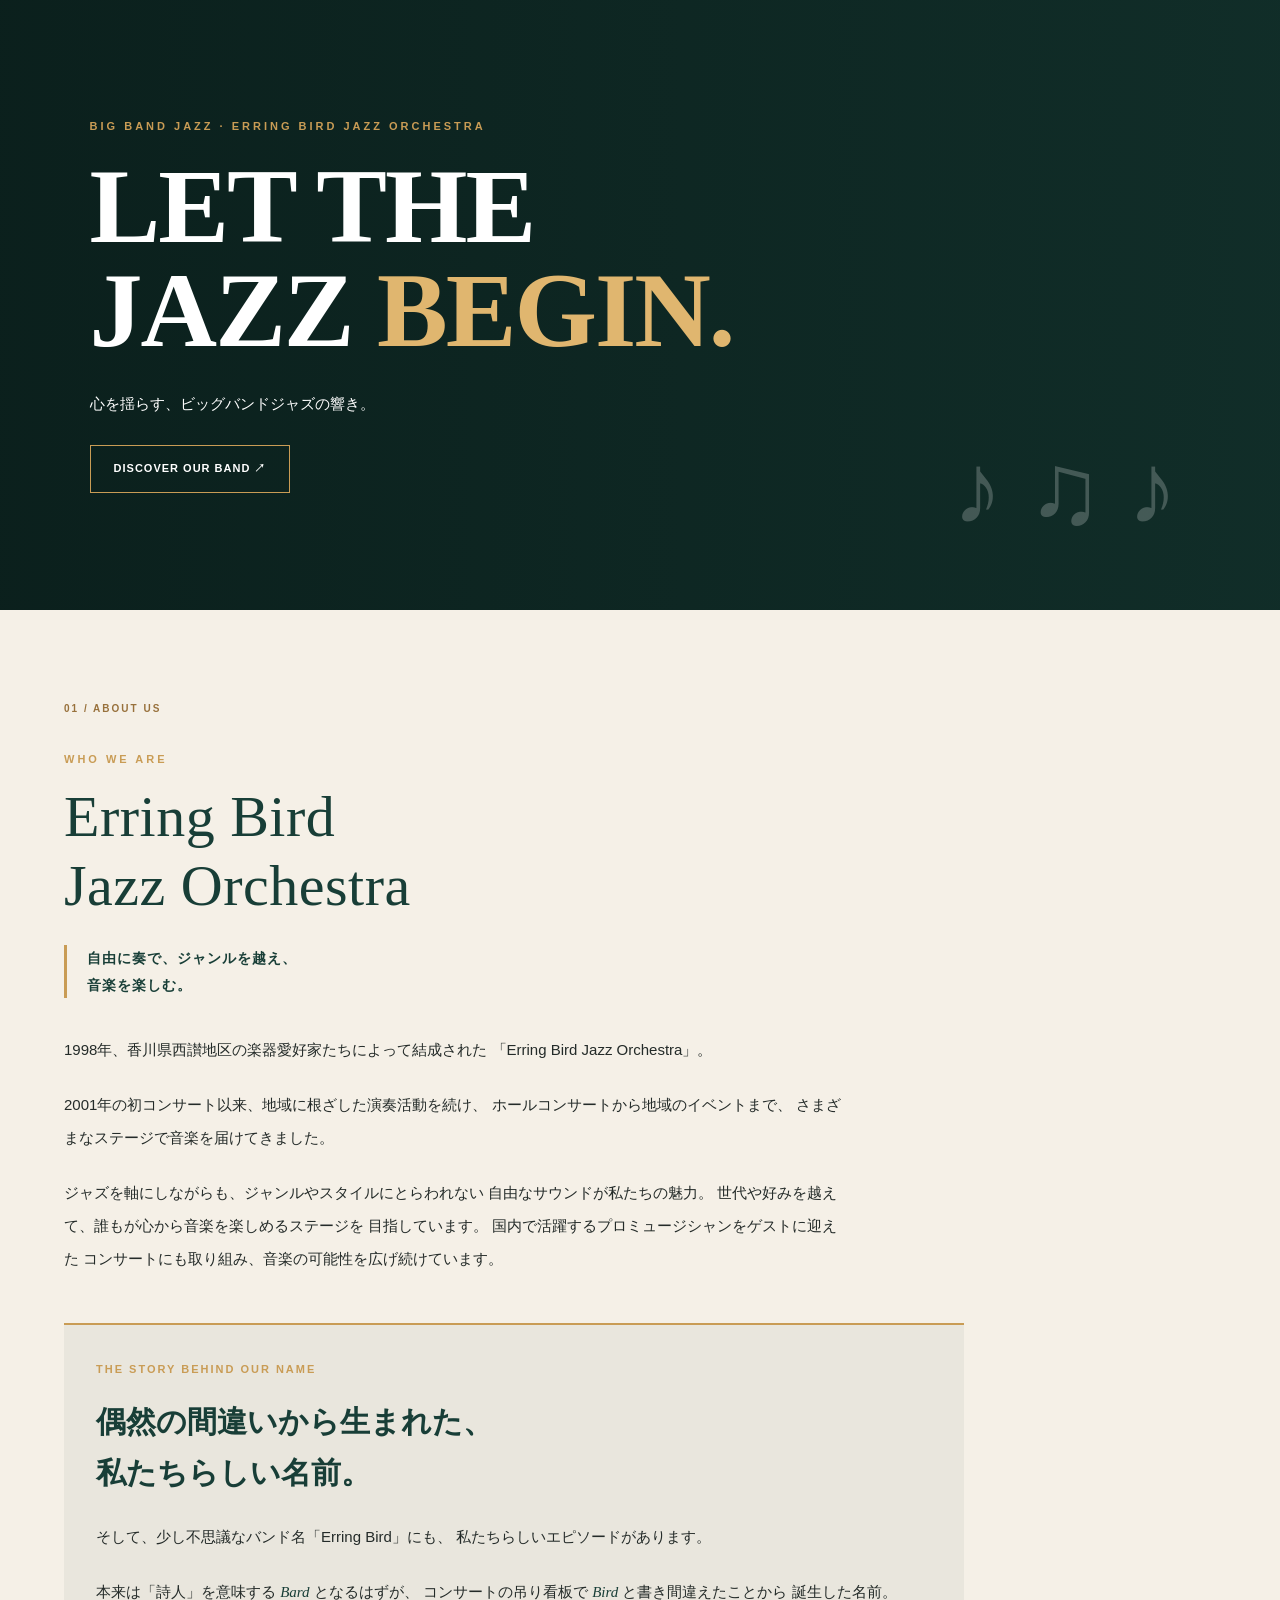
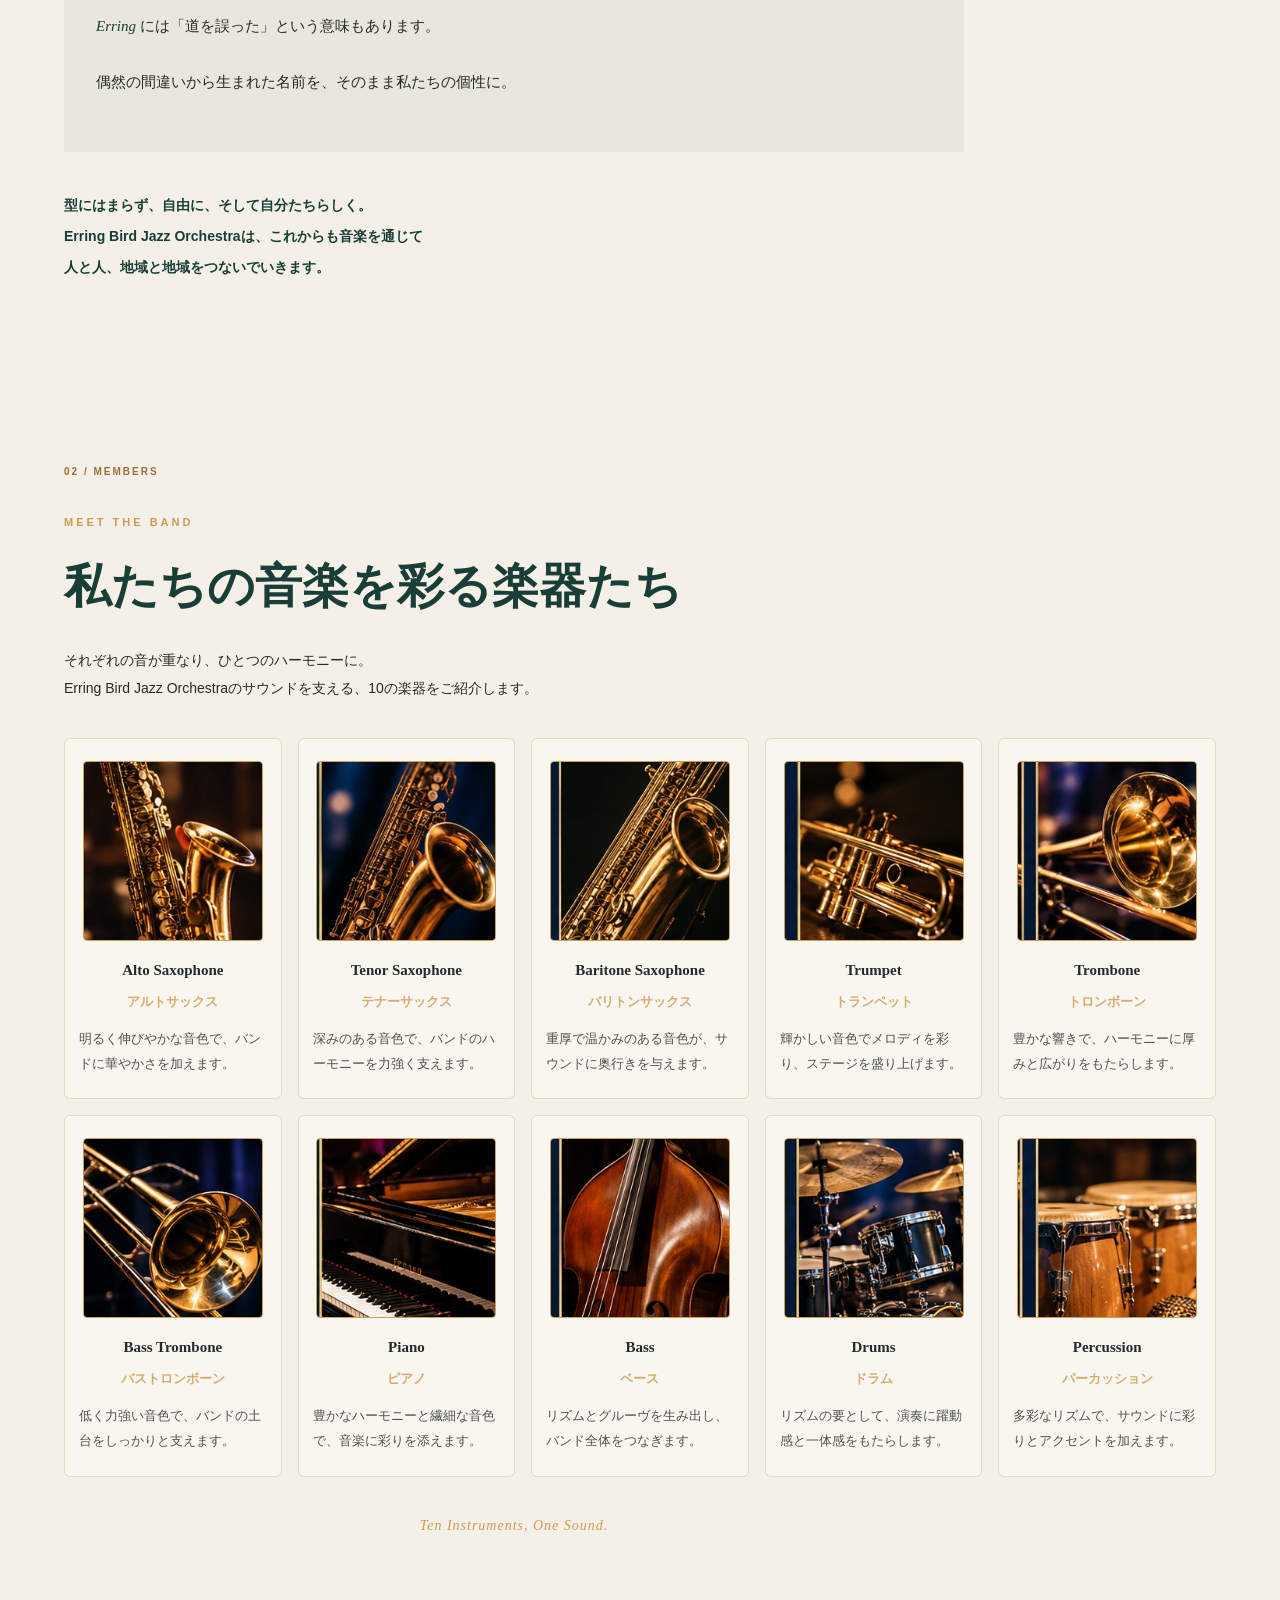
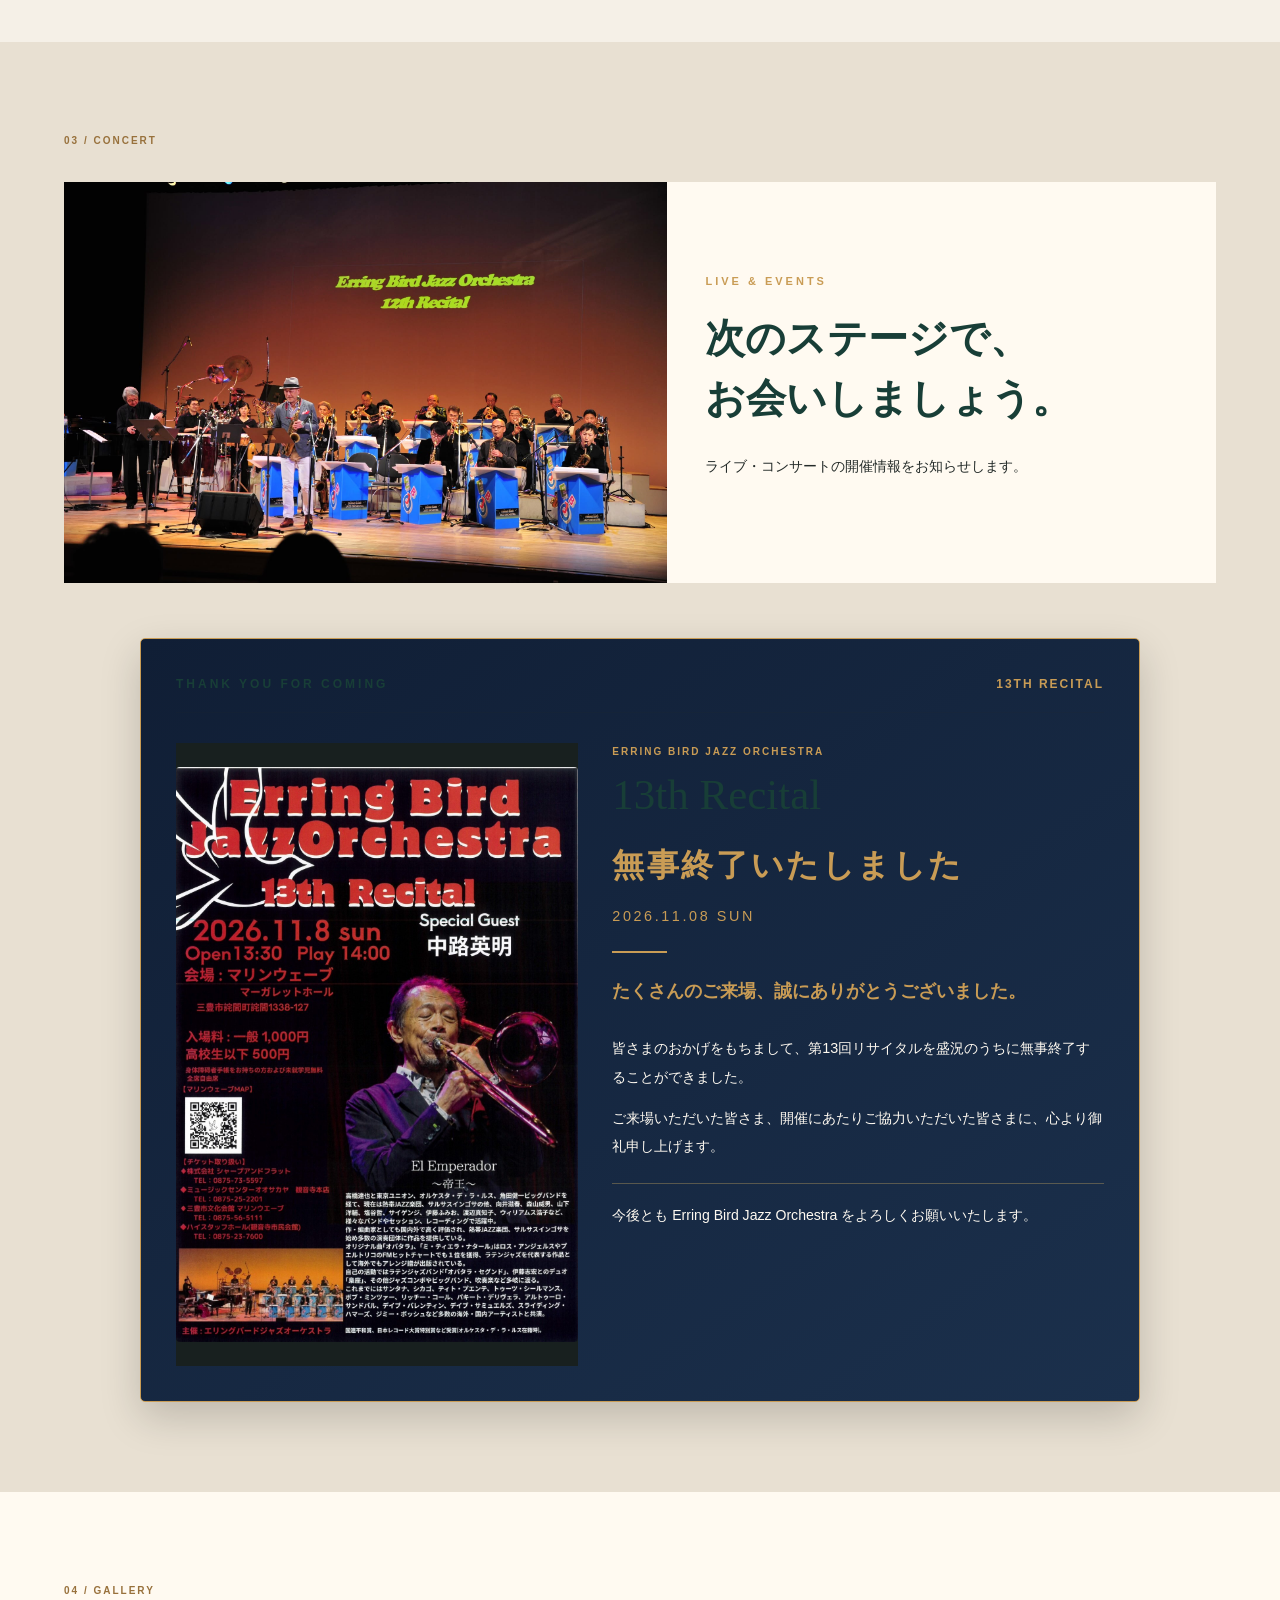
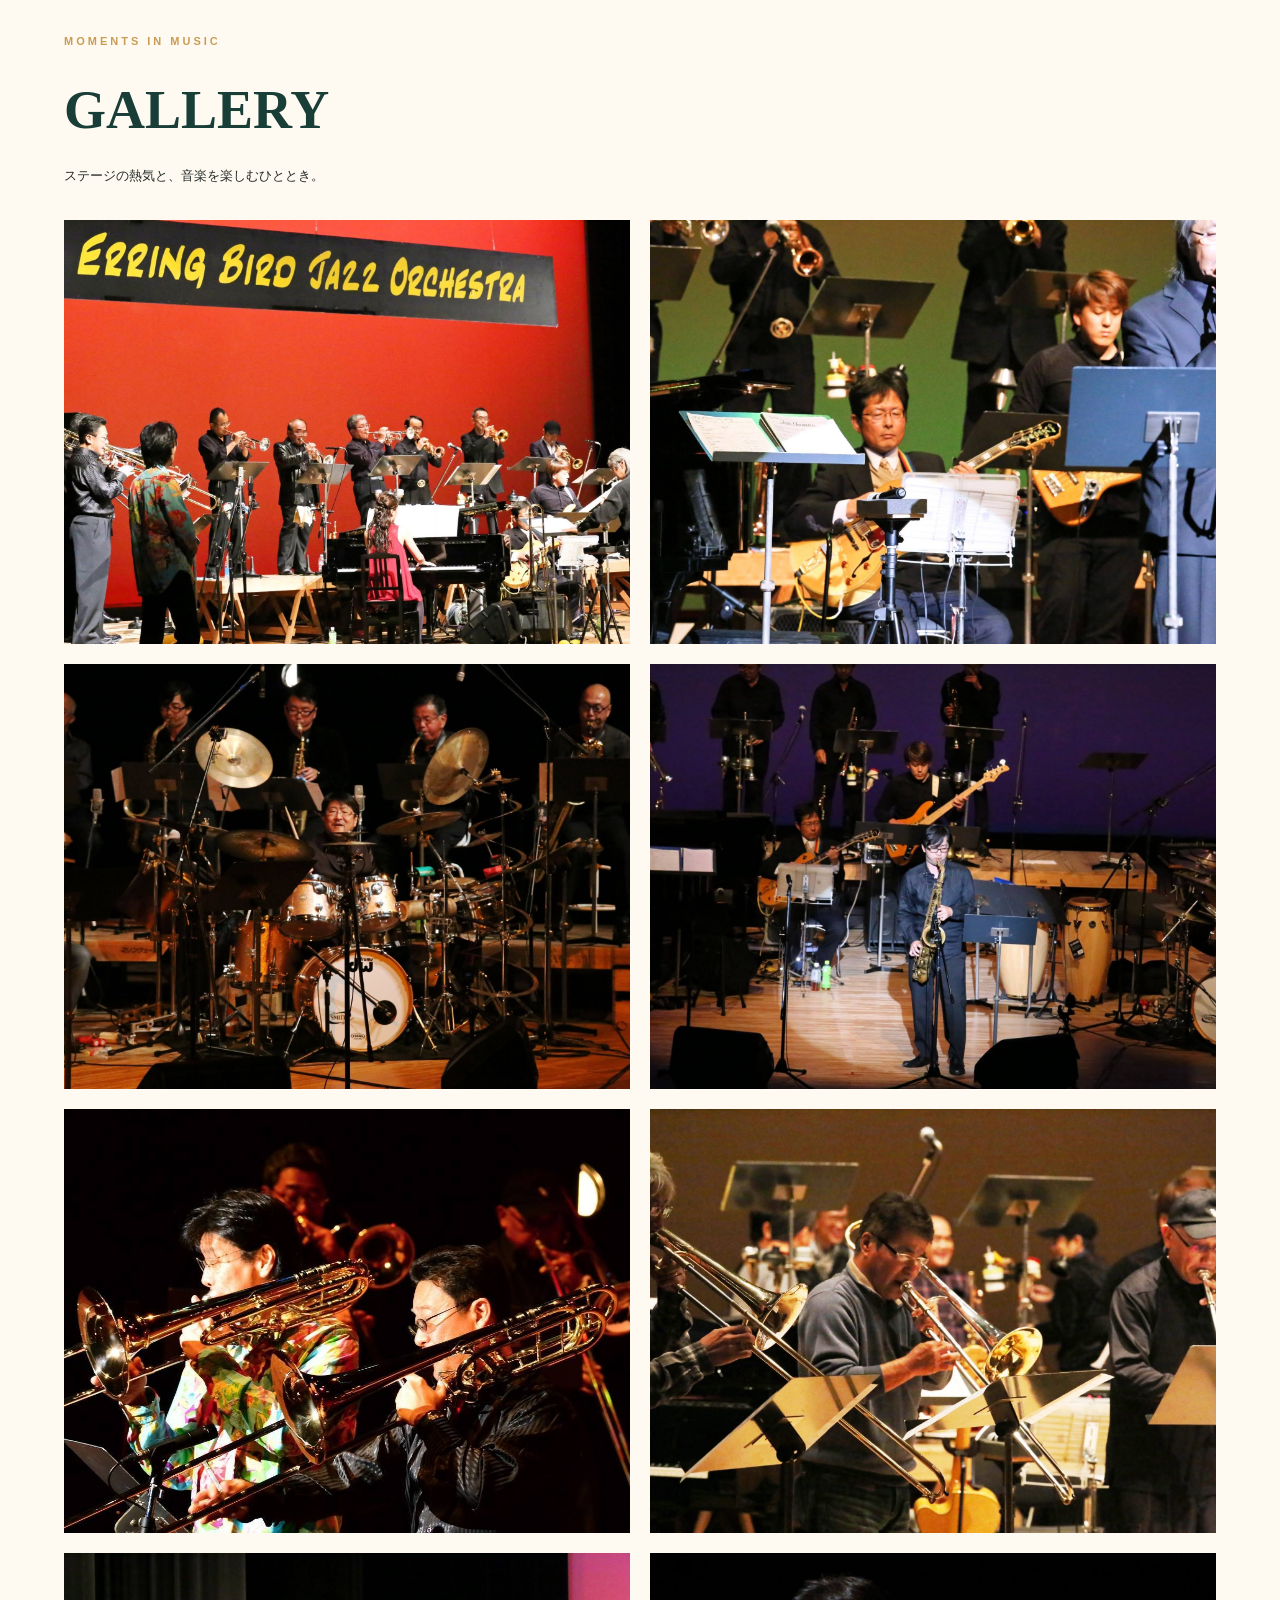
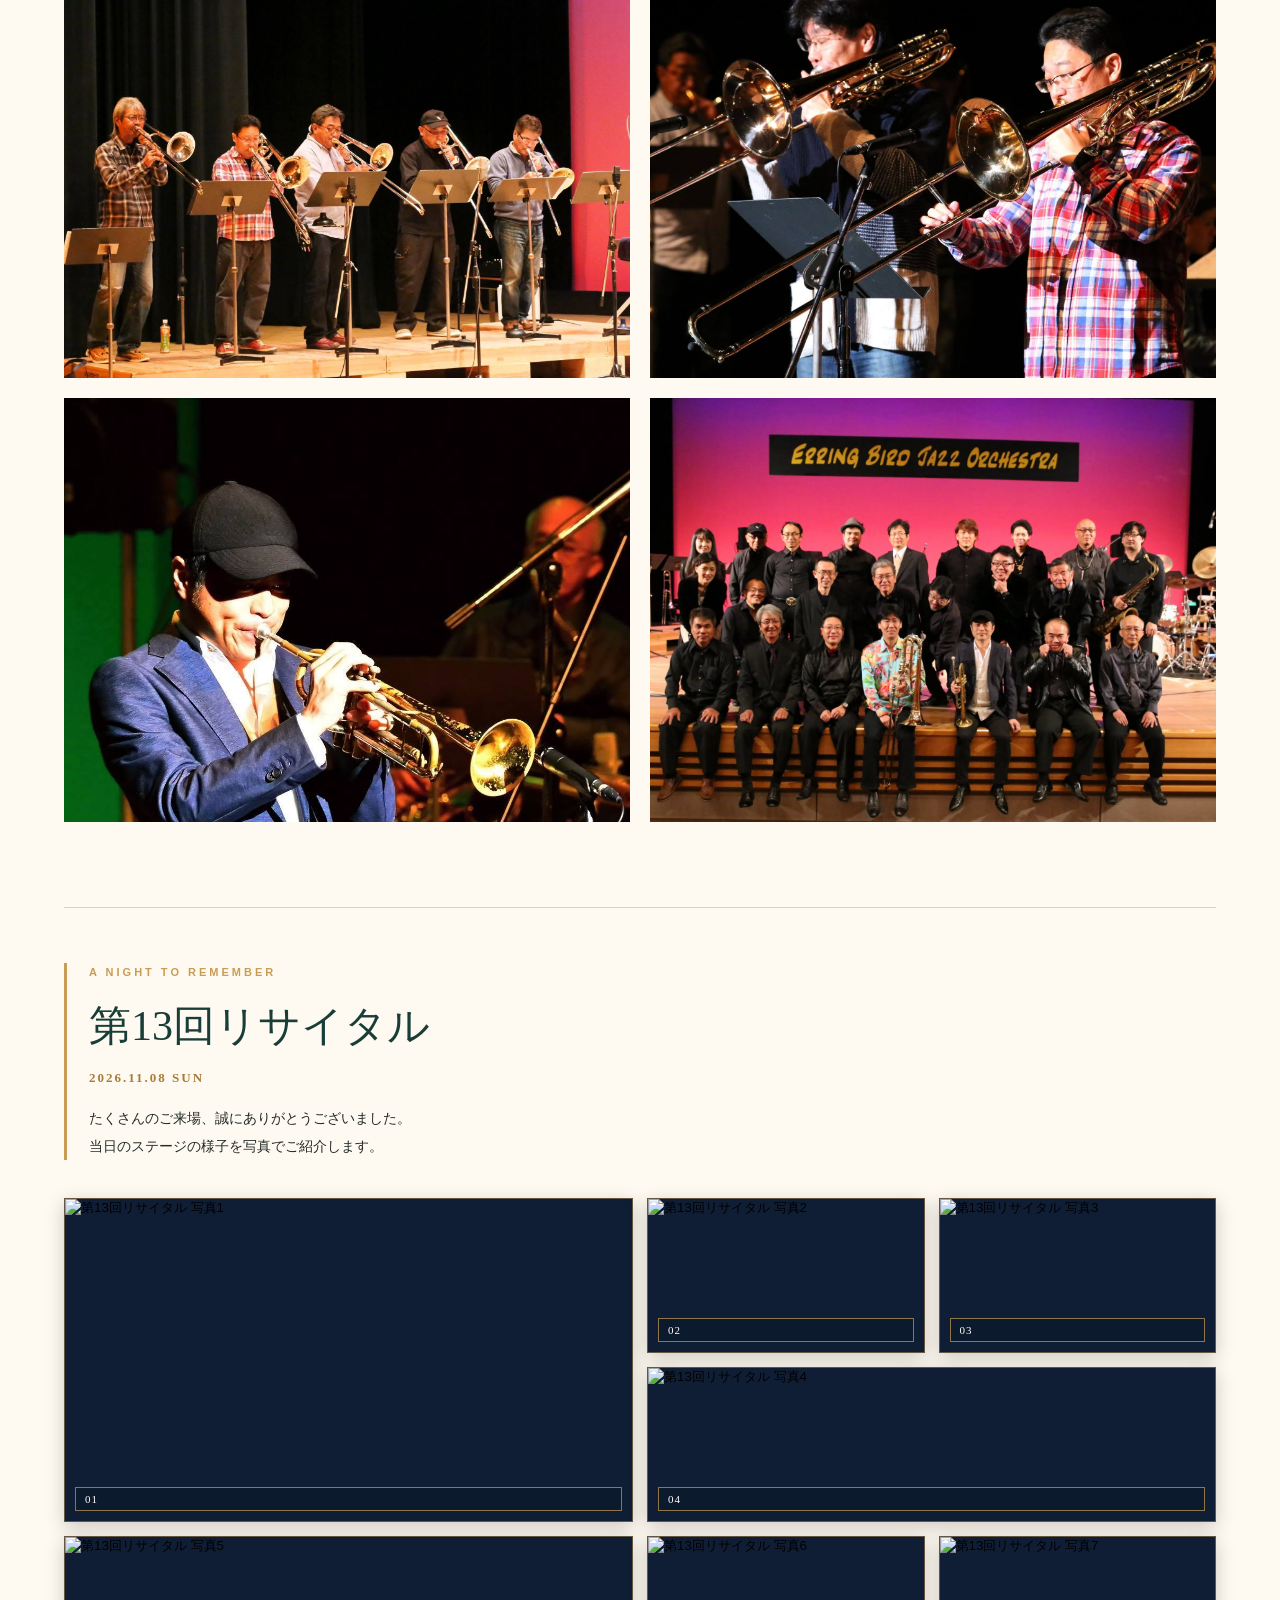
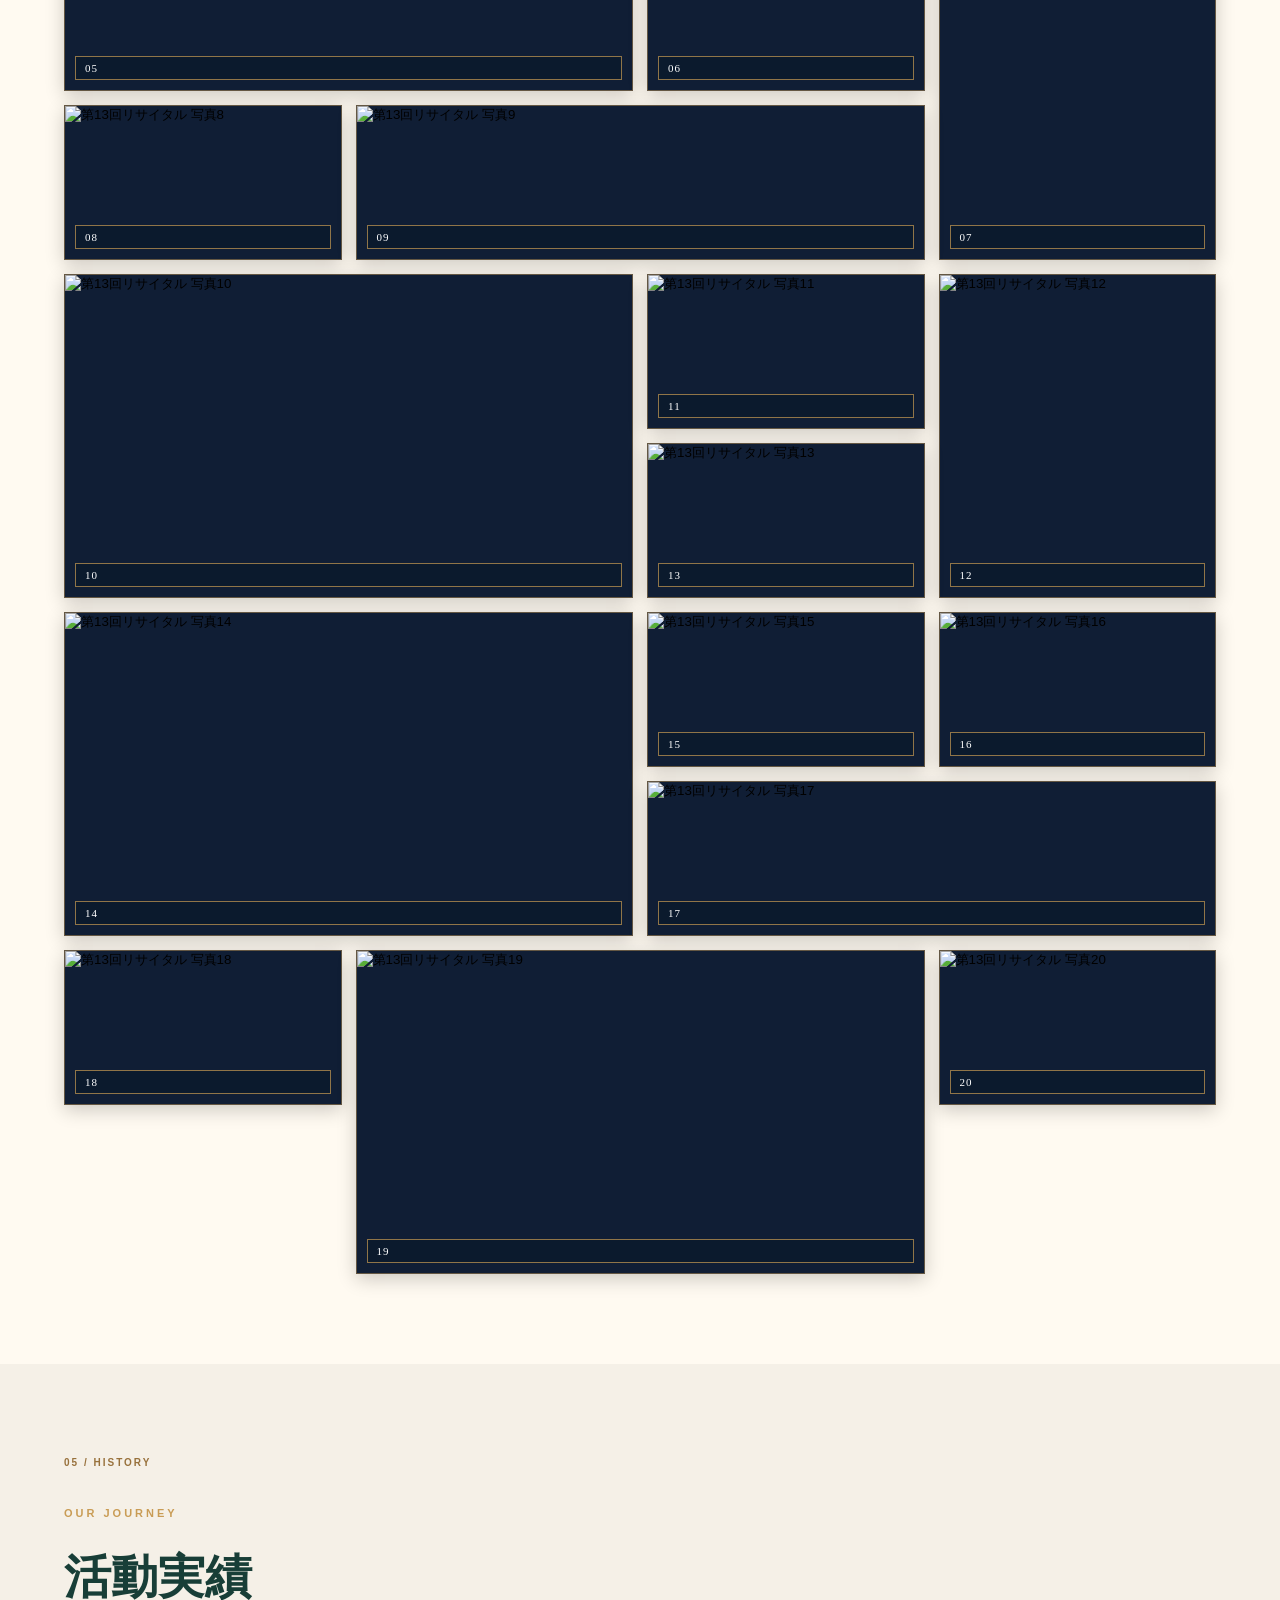
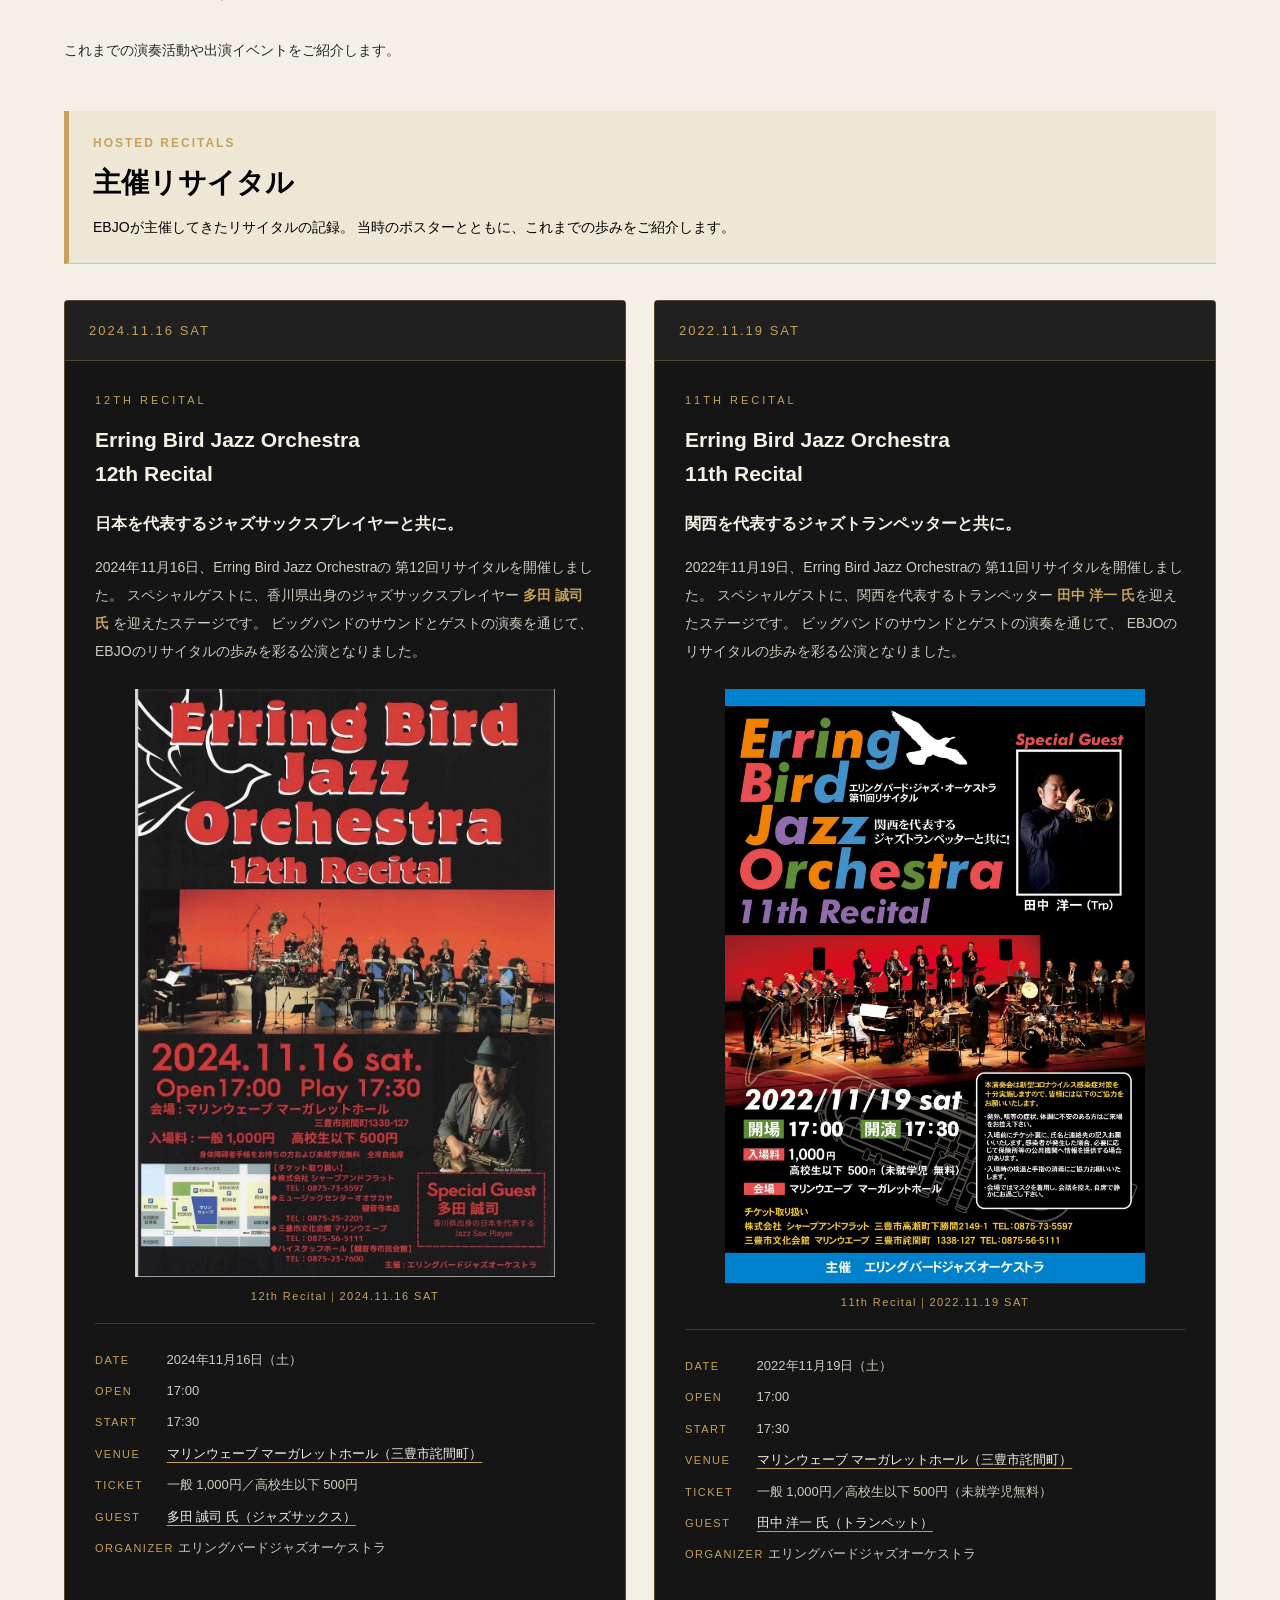
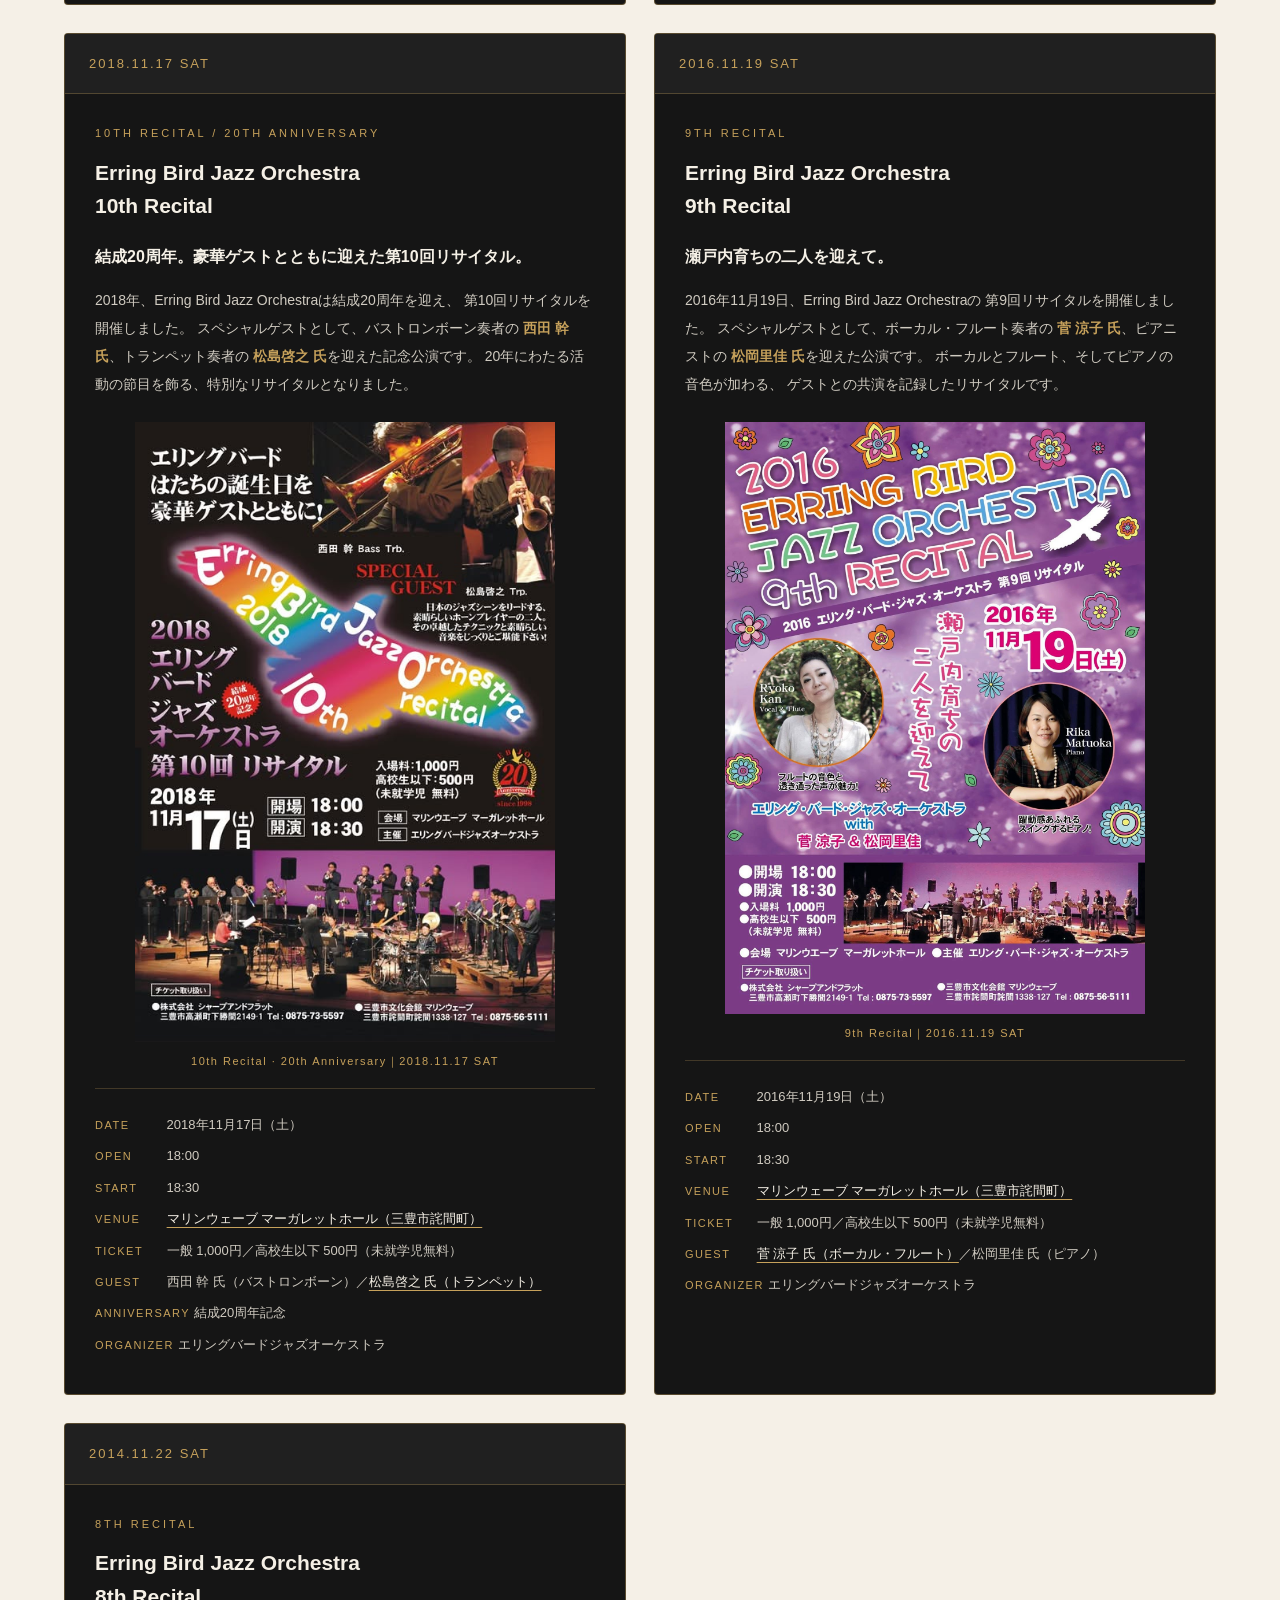
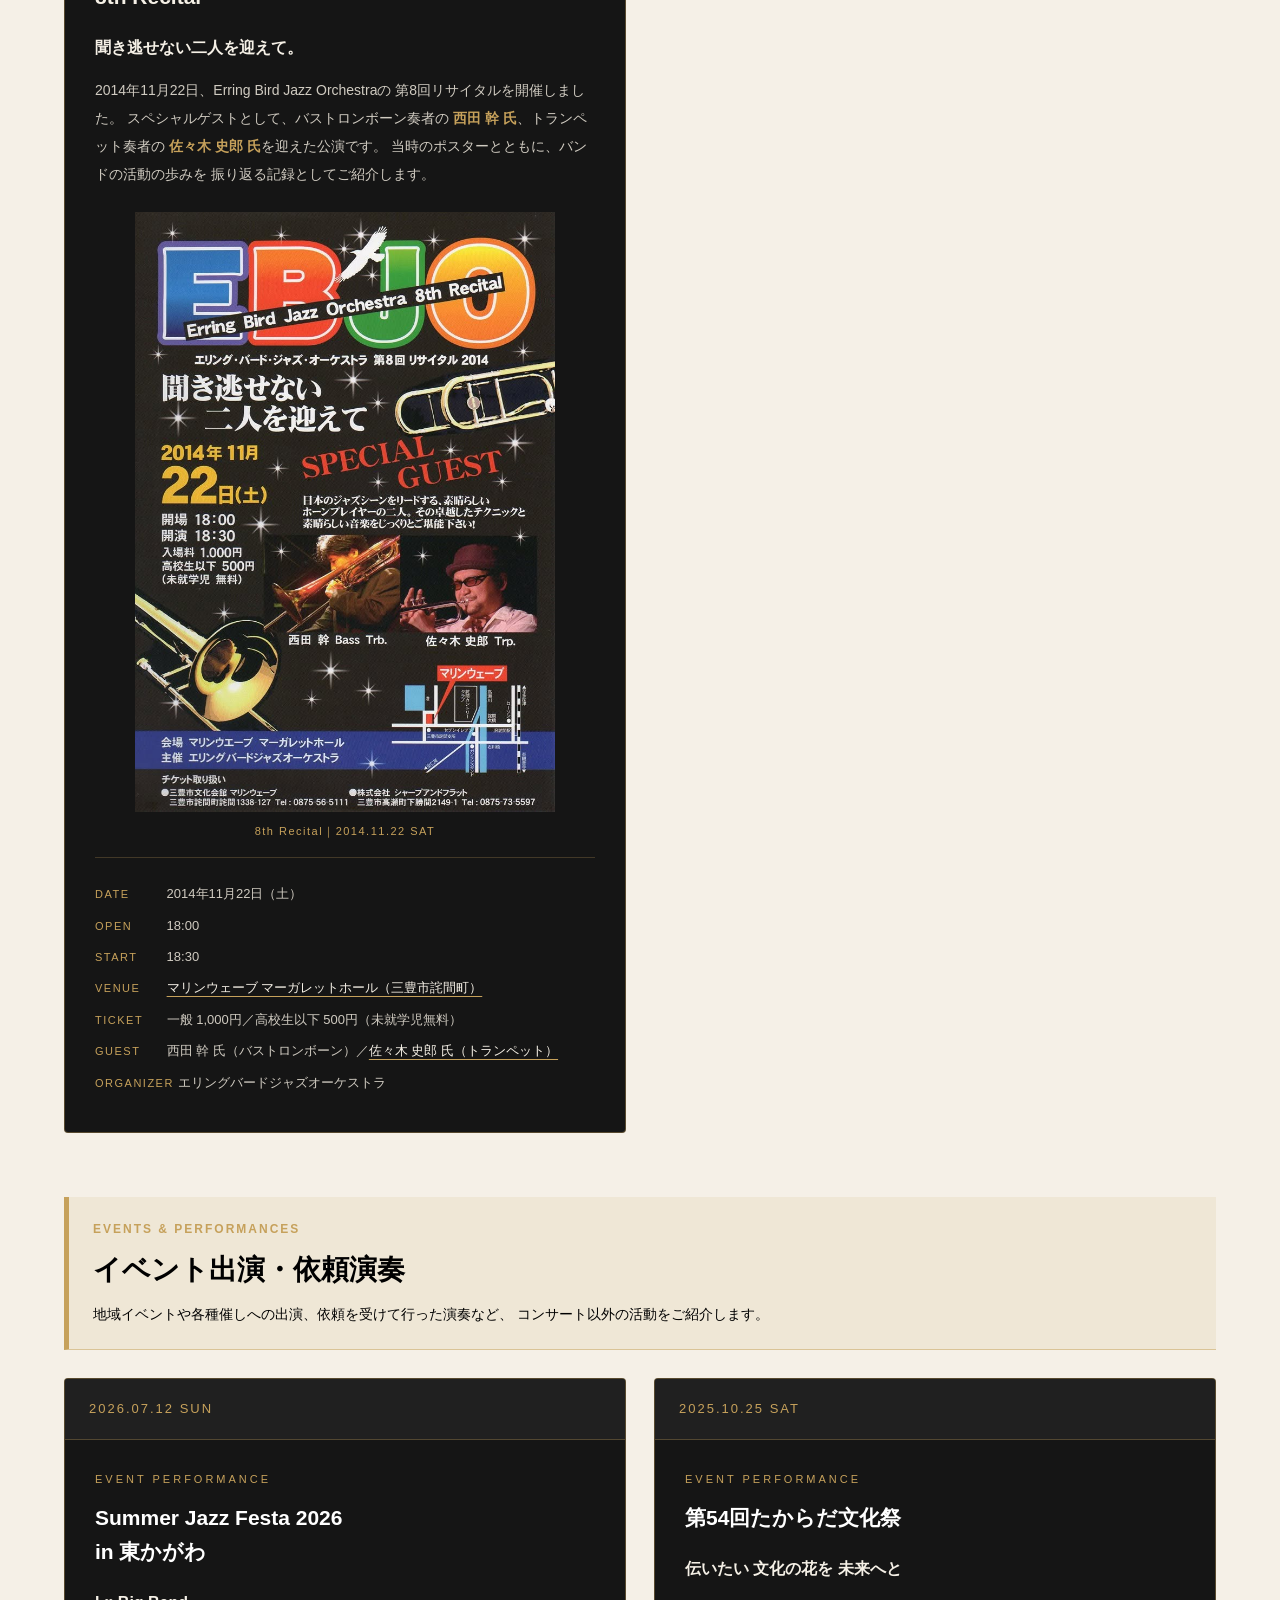
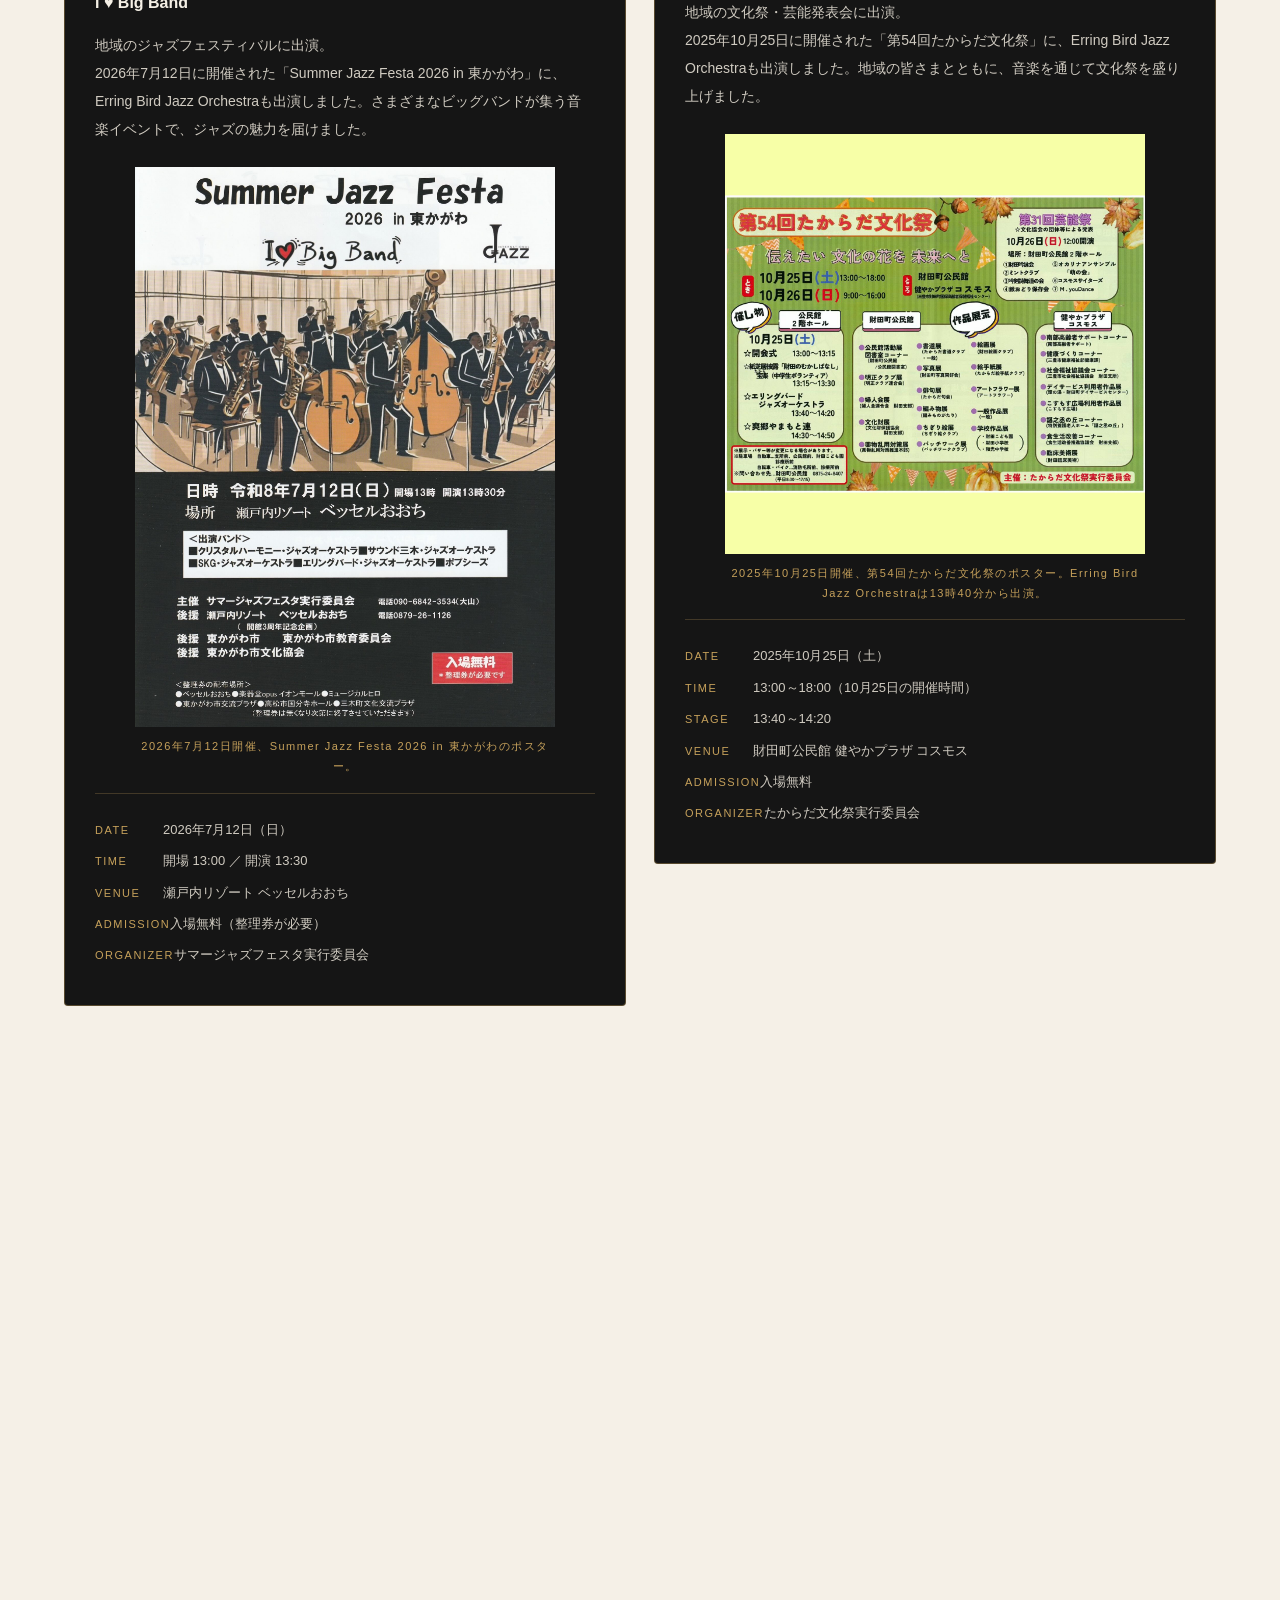
==== index.html @ d159982a "Update index.html" ====
<!DOCTYPE html>
<html lang="ja">

<head>
  <meta charset="UTF-8">
  <meta name="viewport" content="width=device-width, initial-scale=1.0">

  <!-- CSS読み込み -->
  <link rel="stylesheet" href="./style.css">

  <!-- SEO：検索エンジン向け設定 -->
  <title>Erring Bird Jazz Orchestra 公式サイト｜香川県西讃のビッグバンドジャズ</title>

  <meta name="description" content="香川県西讃地区を中心に活動するErring Bird Jazz Orchestraの公式サイト。コンサート情報、イベント出演、演奏活動、メンバー募集などをご案内します。">

  <meta name="robots" content="index, follow, max-image-preview:large">

  <link rel="canonical" href="https://kgr5bq46.github.io/erring-bird-jazz-orchestra/">

  <!-- サイト名 -->
  <meta property="og:site_name" content="Erring Bird Jazz Orchestra 公式サイト">
  <meta property="og:title" content="Erring Bird Jazz Orchestra 公式サイト">
  <meta property="og:description" content="香川県西讃地区を中心に活動するビッグバンドジャズ。コンサート情報やイベント出演、メンバー募集などをご案内します。">
  <meta property="og:type" content="website">
  <meta property="og:url" content="https://kgr5bq46.github.io/erring-bird-jazz-orchestra/">

  <!-- SNS・リンク共有時の画像 -->
  <meta property="og:image" content="https://kgr5bq46.github.io/erring-bird-jazz-orchestra/ogp.jpg">
  <meta property="og:image:width" content="1200">
  <meta property="og:image:height" content="630">
  <meta property="og:image:alt" content="Erring Bird Jazz Orchestra 公式サイト">

  <!-- X（旧Twitter）向け -->
  <meta name="twitter:card" content="summary_large_image">
  <meta name="twitter:title" content="Erring Bird Jazz Orchestra 公式サイト">
  <meta name="twitter:description" content="香川県西讃地区を中心に活動するビッグバンドジャズ。">
  <meta name="twitter:image" content="https://kgr5bq46.github.io/erring-bird-jazz-orchestra/ogp.jpg">

  <!-- ブラウザ用アイコン -->
  <link rel="icon" type="image/png" href="./favicon.png">

  <!-- Google向け：サイト名の情報 -->
  <script type="application/ld+json">
  {
    "@context": "https://schema.org",
    "@type": "WebSite",
    "name": "Erring Bird Jazz Orchestra",
    "alternateName": "EBJO",
    "url": "https://kgr5bq46.github.io/erring-bird-jazz-orchestra/"
  }
  </script>

  <!-- Google向け：バンド情報 -->
  <script type="application/ld+json">
  {
    "@context": "https://schema.org",
    "@type": "MusicGroup",
    "name": "Erring Bird Jazz Orchestra",
    "alternateName": "EBJO",
    "url": "https://kgr5bq46.github.io/erring-bird-jazz-orchestra/",
    "description": "香川県西讃地区を中心に活動するビッグバンドジャズ。",
    "areaServed": {
      "@type": "AdministrativeArea",
      "name": "香川県西讃地区"
    }
  }
  </script>

</head>

<body>

<header class="header">
  <a class="brand" href="#home">
    <span class="brand-mark">EBJO</span>
    <span class="brand-name">Erring Bird Jazz Orchestra</span>
  </a>
  <button class="menu-toggle" id="menuToggle"
  aria-label="メニューを開く" aria-expanded="false">☰</button>

<nav class="nav" id="mainNav">
  <a href="#home">HOME</a>
  <a href="#about">ABOUT</a>
  <a href="#members">MEMBERS</a>
  <a href="#concert">CONCERT</a>
  <a href="#gallery">GALLERY</a>
  <a href="#history">HISTORY</a>
  <a href="#recruit">JOIN US</a>
  <a href="#contact">CONTACT</a>
</nav>

</header>

<main>
  <section class="hero" id="home">
    <div class="hero-content">
      <p class="eyebrow">
BIG BAND JAZZ · ERRING BIRD JAZZ ORCHESTRA
</p>
      <h1>LET THE<br>JAZZ <span>BEGIN.</span></h1>
      <p class="hero-text">心を揺らす、ビッグバンドジャズの響き。</p>
      <a class="button" href="#about">DISCOVER OUR BAND ↗</a>
    </div>
    <div class="hero-note" aria-hidden="true">♪ ♫ ♪</div>
  </section>


<section class="section about" id="about">

  <div class="section-label">01 / ABOUT US</div>

  <div class="section-content">

    <p class="eyebrow">WHO WE ARE</p>

    <h2>Erring Bird<br>Jazz Orchestra</h2>

    <p class="about-catch">
      自由に奏で、ジャンルを越え、<br>
      音楽を楽しむ。
    </p>

    <div class="about-body">

      <p>
        1998年、香川県西讃地区の楽器愛好家たちによって結成された
        「Erring Bird Jazz Orchestra」。
      </p>

      <p>
        2001年の初コンサート以来、地域に根ざした演奏活動を続け、
        ホールコンサートから地域のイベントまで、
        さまざまなステージで音楽を届けてきました。
      </p>

      <p>
        ジャズを軸にしながらも、ジャンルやスタイルにとらわれない
        自由なサウンドが私たちの魅力。
        世代や好みを越えて、誰もが心から音楽を楽しめるステージを
        目指しています。
        国内で活躍するプロミュージシャンをゲストに迎えた
        コンサートにも取り組み、音楽の可能性を広げ続けています。
      </p>

    </div>

    <div class="about-name-story">

      <p class="eyebrow">THE STORY BEHIND OUR NAME</p>

      <h3>偶然の間違いから生まれた、<br>私たちらしい名前。</h3>

      <p>
        そして、少し不思議なバンド名「Erring Bird」にも、
        私たちらしいエピソードがあります。
      </p>

      <p>
        本来は「詩人」を意味する <em>Bard</em> となるはずが、
        コンサートの吊り看板で <em>Bird</em> と書き間違えたことから
        誕生した名前。<em>Erring</em> には「道を誤った」という意味もあります。
      </p>

      <p>
        偶然の間違いから生まれた名前を、そのまま私たちの個性に。
      </p>

    </div>

    <p class="about-closing">
      型にはまらず、自由に、そして自分たちらしく。<br>
      Erring Bird Jazz Orchestraは、これからも音楽を通じて<br class="desktop-only">
      人と人、地域と地域をつないでいきます。
    </p>

  </div>

</section>


<section class="section members" id="members">
  <div class="section-label">02 / MEMBERS</div>

  <div class="section-content">
    <p class="eyebrow">MEET THE BAND</p>
    <h2>私たちの音楽を彩る楽器たち</h2>

    <p class="members-intro">
      それぞれの音が重なり、ひとつのハーモニーに。<br>
      Erring Bird Jazz Orchestraのサウンドを支える、10の楽器をご紹介します。
    </p>

    <div class="members-grid">

      <div class="member-card">
<img src="./alto-saxophone.jpg"
     alt="アルトサックス"
     class="instrument-photo"
     loading="lazy">
        <h3>Alto Saxophone</h3>
        <p class="instrument-name">アルトサックス</p>
        <p class="instrument-description">明るく伸びやかな音色で、バンドに華やかさを加えます。</p>
      </div>

      <div class="member-card">
<img src="./tenor-saxophone.jpg"
     alt="テナーサックス"
     class="instrument-photo"
     loading="lazy">
        <h3>Tenor Saxophone</h3>
        <p class="instrument-name">テナーサックス</p>
        <p class="instrument-description">深みのある音色で、バンドのハーモニーを力強く支えます。</p>
      </div>

      <div class="member-card">
<img src="./baritone-saxophone.jpg"
     alt="バリトンサックス"
     class="instrument-photo"
     loading="lazy">
        <h3>Baritone Saxophone</h3>
        <p class="instrument-name">バリトンサックス</p>
        <p class="instrument-description">重厚で温かみのある音色が、サウンドに奥行きを与えます。</p>
      </div>

      <div class="member-card">
<img src="./trumpet.jpg"
     alt="トランペット"
     class="instrument-photo"
     loading="lazy">
        <h3>Trumpet</h3>
        <p class="instrument-name">トランペット</p>
        <p class="instrument-description">輝かしい音色でメロディを彩り、ステージを盛り上げます。</p>
      </div>

      <div class="member-card">
<img src="./trombone.jpg"
     alt="トロンボーン"
     class="instrument-photo"
     loading="lazy">
        <h3>Trombone</h3>
        <p class="instrument-name">トロンボーン</p>
        <p class="instrument-description">豊かな響きで、ハーモニーに厚みと広がりをもたらします。</p>
      </div>

      <div class="member-card">
<img src="./bass-trombone.jpg"
     alt="バストロンボーン"
     class="instrument-photo"
     loading="lazy">
        <h3>Bass Trombone</h3>
        <p class="instrument-name">バストロンボーン</p>
        <p class="instrument-description">低く力強い音色で、バンドの土台をしっかりと支えます。</p>
      </div>

      <div class="member-card">
<img src="./piano.jpg"
     alt="ピアノ"
     class="instrument-photo"
     loading="lazy">
        <h3>Piano</h3>
        <p class="instrument-name">ピアノ</p>
        <p class="instrument-description">豊かなハーモニーと繊細な音色で、音楽に彩りを添えます。</p>
      </div>

      <div class="member-card">
<img src="./bass.jpg"
     alt="ベース"
     class="instrument-photo"
     loading="lazy">
        <h3>Bass</h3>
        <p class="instrument-name">ベース</p>
        <p class="instrument-description">リズムとグルーヴを生み出し、バンド全体をつなぎます。</p>
      </div>

      <div class="member-card">
<img src="./drums.jpg"
     alt="ドラムセット"
     class="instrument-photo"
     loading="lazy">
        <h3>Drums</h3>
        <p class="instrument-name">ドラム</p>
        <p class="instrument-description">リズムの要として、演奏に躍動感と一体感をもたらします。</p>
      </div>

      <div class="member-card">
<img src="./percussion.jpg"
     alt="パーカッション"
     class="instrument-photo"
     loading="lazy">
        <h3>Percussion</h3>
        <p class="instrument-name">パーカッション</p>
        <p class="instrument-description">多彩なリズムで、サウンドに彩りとアクセントを加えます。</p>
      </div>

    </div>

    <p class="members-message">
      Ten Instruments, One Sound.
    </p>
  </div>
</section>


<section class="section concert" id="concert">

  <div class="section-label">03 / CONCERT</div>

  <div class="concert-card">
    <div class="concert-photo">
<img src="./ebjo-stage-main.jpg" alt="Erring Bird Jazz Orchestraのステージ演奏">
    </div>

<div class="concert-info">
  <p class="eyebrow">LIVE & EVENTS</p>
  <h2>次のステージで、<br>お会いしましょう。</h2>
  <p>ライブ・コンサートの開催情報をお知らせします。</p>
</div>

    </div>


<!-- RECITAL ENDED -->
<article class="next-concert recital-ended">

  <div class="next-concert-heading">
    <span class="next-concert-label">THANK YOU FOR COMING</span>
    <span class="next-concert-number">13TH RECITAL</span>
  </div>

  <div class="next-concert-layout">

    <!-- 当日のポスター -->
    <div class="next-concert-poster">
      <img
        src="./concert-2026-11-08.jpg"
        alt="Erring Bird Jazz Orchestra 第13回リサイタルのポスター"
        class="concert-poster"
      >
    </div>

    <!-- 終了報告 -->
    <div class="next-concert-info recital-ended-info">

      <p class="next-concert-eyebrow">
        ERRING BIRD JAZZ ORCHESTRA
      </p>

      <h3>13th Recital</h3>

      <p class="recital-ended-status">
        無事終了いたしました
      </p>

      <p class="recital-ended-date">
        2026.11.08 SUN
      </p>

      <div class="recital-ended-line"></div>

      <p class="recital-ended-message">
        たくさんのご来場、誠にありがとうございました。
      </p>

      <p class="recital-ended-description">
        皆さまのおかげをもちまして、第13回リサイタルを盛況のうちに無事終了することができました。
      </p>

      <p class="recital-ended-description">
        ご来場いただいた皆さま、開催にあたりご協力いただいた皆さまに、心より御礼申し上げます。
      </p>

      <p class="recital-ended-closing">
        今後とも Erring Bird Jazz Orchestra をよろしくお願いいたします。
      </p>

    </div>
  </div>
</article>


</section>



<section class="section gallery" id="gallery">
  <div class="section-label">04 / GALLERY</div>

  <div class="section-heading">
    <p class="eyebrow">MOMENTS IN MUSIC</p>
    <h2>GALLERY</h2>
    <p>ステージの熱気と、音楽を楽しむひととき。</p>
  </div>

  <!-- 既存のギャラリー -->
  <div class="gallery-grid">
    <img src="./gallery-01.jpg" alt="ライブ演奏写真1">
    <img src="./gallery-02.jpg" alt="ライブ演奏写真2">
    <img src="./gallery-03.jpg" alt="ライブ演奏写真3">
    <img src="./gallery-04.jpg" alt="ライブ演奏写真4">
    <img src="./gallery-05.jpg" alt="ライブ演奏写真5">
    <img src="./gallery-06.jpg" alt="ライブ演奏写真6">
    <img src="./gallery-07.jpg" alt="ライブ演奏写真7">
    <img src="./gallery-08.jpg" alt="ライブ演奏写真8">
    <img src="./gallery-09.jpg" alt="ライブ演奏写真9">
    <img src="./gallery-10.jpg" alt="ライブ演奏写真10">
  </div>

  <!-- 第13回リサイタル フォトレポート -->
  <div class="recital-report">

    <div class="recital-report-heading">
      <p class="eyebrow">A NIGHT TO REMEMBER</p>
      <h3>第13回リサイタル</h3>
      <p class="recital-report-date">2026.11.08 SUN</p>
      <p class="recital-report-description">
        たくさんのご来場、誠にありがとうございました。<br>
        当日のステージの様子を写真でご紹介します。
      </p>
    </div>


<div class="recital-photo-grid">

  <button class="recital-photo-card" type="button" aria-label="写真を拡大：第13回リサイタル 写真01">
    <img src="./images/recital-01.JPG" alt="第13回リサイタル 写真1" loading="lazy" decoding="async">
    <span class="recital-photo-number">01</span>
  </button>

  <button class="recital-photo-card" type="button" aria-label="写真を拡大：第13回リサイタル 写真02">
    <img src="./images/recital-02.JPG" alt="第13回リサイタル 写真2" loading="lazy" decoding="async">
    <span class="recital-photo-number">02</span>
  </button>

  <button class="recital-photo-card" type="button" aria-label="写真を拡大：第13回リサイタル 写真03">
    <img src="./images/recital-03.JPG" alt="第13回リサイタル 写真3" loading="lazy" decoding="async">
    <span class="recital-photo-number">03</span>
  </button>

  <button class="recital-photo-card" type="button" aria-label="写真を拡大：第13回リサイタル 写真04">
    <img src="./images/recital-04.JPG" alt="第13回リサイタル 写真4" loading="lazy" decoding="async">
    <span class="recital-photo-number">04</span>
  </button>

  <button class="recital-photo-card" type="button" aria-label="写真を拡大：第13回リサイタル 写真05">
    <img src="./images/recital-05.JPG" alt="第13回リサイタル 写真5" loading="lazy" decoding="async">
    <span class="recital-photo-number">05</span>
  </button>

  <button class="recital-photo-card" type="button" aria-label="写真を拡大：第13回リサイタル 写真06">
    <img src="./images/recital-06.JPG" alt="第13回リサイタル 写真6" loading="lazy" decoding="async">
    <span class="recital-photo-number">06</span>
  </button>

  <button class="recital-photo-card" type="button" aria-label="写真を拡大：第13回リサイタル 写真07">
    <img src="./images/recital-07.JPG" alt="第13回リサイタル 写真7" loading="lazy" decoding="async">
    <span class="recital-photo-number">07</span>
  </button>

  <button class="recital-photo-card" type="button" aria-label="写真を拡大：第13回リサイタル 写真08">
    <img src="./images/recital-08.JPG" alt="第13回リサイタル 写真8" loading="lazy" decoding="async">
    <span class="recital-photo-number">08</span>
  </button>

  <button class="recital-photo-card" type="button" aria-label="写真を拡大：第13回リサイタル 写真09">
    <img src="./images/recital-09.JPG" alt="第13回リサイタル 写真9" loading="lazy" decoding="async">
    <span class="recital-photo-number">09</span>
  </button>

  <button class="recital-photo-card" type="button" aria-label="写真を拡大：第13回リサイタル 写真10">
    <img src="./images/recital-10.JPG" alt="第13回リサイタル 写真10" loading="lazy" decoding="async">
    <span class="recital-photo-number">10</span>
  </button>

  <button class="recital-photo-card" type="button" aria-label="写真を拡大：第13回リサイタル 写真11">
    <img src="./images/recital-11.JPG" alt="第13回リサイタル 写真11" loading="lazy" decoding="async">
    <span class="recital-photo-number">11</span>
  </button>

  <button class="recital-photo-card" type="button" aria-label="写真を拡大：第13回リサイタル 写真12">
    <img src="./images/recital-12.JPG" alt="第13回リサイタル 写真12" loading="lazy" decoding="async">
    <span class="recital-photo-number">12</span>
  </button>

  <button class="recital-photo-card" type="button" aria-label="写真を拡大：第13回リサイタル 写真13">
    <img src="./images/recital-13.JPG" alt="第13回リサイタル 写真13" loading="lazy" decoding="async">
    <span class="recital-photo-number">13</span>
  </button>

  <button class="recital-photo-card" type="button" aria-label="写真を拡大：第13回リサイタル 写真14">
    <img src="./images/recital-14.JPG" alt="第13回リサイタル 写真14" loading="lazy" decoding="async">
    <span class="recital-photo-number">14</span>
  </button>

  <button class="recital-photo-card" type="button" aria-label="写真を拡大：第13回リサイタル 写真15">
    <img src="./images/recital-15.JPG" alt="第13回リサイタル 写真15" loading="lazy" decoding="async">
    <span class="recital-photo-number">15</span>
  </button>

  <button class="recital-photo-card" type="button" aria-label="写真を拡大：第13回リサイタル 写真16">
    <img src="./images/recital-16.JPG" alt="第13回リサイタル 写真16" loading="lazy" decoding="async">
    <span class="recital-photo-number">16</span>
  </button>

  <button class="recital-photo-card" type="button" aria-label="写真を拡大：第13回リサイタル 写真17">
    <img src="./images/recital-17.JPG" alt="第13回リサイタル 写真17" loading="lazy" decoding="async">
    <span class="recital-photo-number">17</span>
  </button>

  <button class="recital-photo-card" type="button" aria-label="写真を拡大：第13回リサイタル 写真18">
    <img src="./images/recital-18.JPG" alt="第13回リサイタル 写真18" loading="lazy" decoding="async">
    <span class="recital-photo-number">18</span>
  </button>

  <button class="recital-photo-card" type="button" aria-label="写真を拡大：第13回リサイタル 写真19">
    <img src="./images/recital-19.JPG" alt="第13回リサイタル 写真19" loading="lazy" decoding="async">
    <span class="recital-photo-number">19</span>
  </button>

  <button class="recital-photo-card" type="button" aria-label="写真を拡大：第13回リサイタル 写真20">
    <img src="./images/recital-20.JPG" alt="第13回リサイタル 写真20" loading="lazy" decoding="async">
    <span class="recital-photo-number">20</span>
  </button>

</div>

  </div>
</section>



  <section class="section history" id="history">
  <div class="section-label">05 / HISTORY</div>
  <div class="section-content">
    <p class="eyebrow">OUR JOURNEY</p>
    <h2>活動実績</h2>
    <p>これまでの演奏活動や出演イベントをご紹介します。</p>

<div class="history-category">
  <p class="eyebrow">HOSTED RECITALS</p>
  <h3>主催リサイタル</h3>
  <p>
    EBJOが主催してきたリサイタルの記録。
    当時のポスターとともに、これまでの歩みをご紹介します。
  </p>
</div>

<div class="live-list">

  

<!-- LIVE 00：Recital 2024 -->
<article class="live-card live-card-featured">

  <div class="live-card-date">2024.11.16 SAT</div>

  <div class="live-card-content">

    <p class="live-card-label">12TH RECITAL</p>

    <h3>Erring Bird Jazz Orchestra<br>12th Recital</h3>

    <p class="live-card-lead">
      日本を代表するジャズサックスプレイヤーと共に。
    </p>

    <p class="live-card-description">
      2024年11月16日、Erring Bird Jazz Orchestraの
      第12回リサイタルを開催しました。
      スペシャルゲストに、香川県出身のジャズサックスプレイヤー
      <strong>
    <a href="https://www.tadasei.net/"
       target="_blank"
       rel="noopener noreferrer">多田 誠司 氏</a>
  </strong>を迎えたステージです。
      ビッグバンドのサウンドとゲストの演奏を通じて、
      EBJOのリサイタルの歩みを彩る公演となりました。
    </p>

    <!-- 当時の公演ポスター -->
    <figure class="live-card-poster">
      <img
        src="./recital-2024-11-16.jpg"
        alt="Erring Bird Jazz Orchestra 第12回リサイタルの公演ポスター。2024年11月16日開催、スペシャルゲスト多田誠司氏。"
        loading="lazy"
      >
      <figcaption>
        12th Recital｜2024.11.16 SAT
      </figcaption>
    </figure>

    <!-- 公演情報 -->
    <div class="live-card-info">

      <p>
        <span>DATE</span>
        2024年11月16日（土）
      </p>

      <p>
        <span>OPEN</span>
        17:00
      </p>

      <p>
        <span>START</span>
        17:30
      </p>

      <p>
        <span>VENUE</span>
        <a
          href="https://mitoyocs.jp/marinewave/"
          target="_blank"
          rel="noopener noreferrer"
        >マリンウェーブ マーガレットホール（三豊市詫間町）</a>
      </p>

      <p>
        <span>TICKET</span>
        一般 1,000円／高校生以下 500円
      </p>

<p>
  <span>GUEST</span>
  <a
    href="https://www.tadasei.net/"
    target="_blank"
    rel="noopener noreferrer"
  >多田 誠司 氏（ジャズサックス）</a>
</p>
      <p>
        <span>ORGANIZER</span>
        エリングバードジャズオーケストラ
      </p>

    </div>

  </div>
</article>



<!-- LIVE 01：Recital 2022 -->
<article class="live-card live-card-featured">

  <div class="live-card-date">2022.11.19 SAT</div>

  <div class="live-card-content">

    <p class="live-card-label">11TH RECITAL</p>

    <h3>Erring Bird Jazz Orchestra<br>11th Recital</h3>

    <p class="live-card-lead">
      関西を代表するジャズトランペッターと共に。
    </p>

    <p class="live-card-description">
      2022年11月19日、Erring Bird Jazz Orchestraの
      第11回リサイタルを開催しました。
      スペシャルゲストに、関西を代表するトランペッター
     <strong><a href="https://tanaka-yoichi-tp.amebaownd.com/" target="_blank" rel="noopener noreferrer">田中 洋一 氏</a></strong>を迎えたステージです。
      ビッグバンドのサウンドとゲストの演奏を通じて、
      EBJOのリサイタルの歩みを彩る公演となりました。
    </p>

    <!-- 当時の公演ポスター -->
    <figure class="live-card-poster">
      <img
        src="./recital-2022-11-19.jpg"
        alt="Erring Bird Jazz Orchestra 第11回リサイタルの公演ポスター。2022年11月19日開催、スペシャルゲスト田中洋一氏。"
        loading="lazy"
      >
      <figcaption>
        11th Recital｜2022.11.19 SAT
      </figcaption>
    </figure>

    <!-- 公演情報 -->
    <div class="live-card-info">

      <p>
        <span>DATE</span>
        2022年11月19日（土）
      </p>

      <p>
        <span>OPEN</span>
        17:00
      </p>

      <p>
        <span>START</span>
        17:30
      </p>

      <p>
        <span>VENUE</span>
        <a
          href="https://mitoyocs.jp/marinewave/"
          target="_blank"
          rel="noopener noreferrer"
        >マリンウェーブ マーガレットホール（三豊市詫間町）</a>
      </p>

      <p>
        <span>TICKET</span>
        一般 1,000円／高校生以下 500円（未就学児無料）
      </p>

<p>
  <span>GUEST</span>
  <a href="https://tanaka-yoichi-tp.amebaownd.com/" target="_blank" rel="noopener noreferrer">田中 洋一 氏（トランペット）</a>
</p>

      <p>
        <span>ORGANIZER</span>
        エリングバードジャズオーケストラ
      </p>

    </div>

  </div>
</article>

<!-- LIVE 02：10th Recital 2018 -->
<article class="live-card live-card-featured">

  <div class="live-card-date">2018.11.17 SAT</div>

  <div class="live-card-content">

    <p class="live-card-label">10TH RECITAL / 20TH ANNIVERSARY</p>

    <h3>Erring Bird Jazz Orchestra<br>10th Recital</h3>

    <p class="live-card-lead">
      結成20周年。豪華ゲストとともに迎えた第10回リサイタル。
    </p>

    <p class="live-card-description">
      2018年、Erring Bird Jazz Orchestraは結成20周年を迎え、
      第10回リサイタルを開催しました。
      スペシャルゲストとして、バストロンボーン奏者の
      <strong>西田 幹 氏</strong>、トランペット奏者の
      <strong><a href="http://matsushimakeiji.com/index.html" target="_blank" rel="noopener noreferrer">松島啓之 氏</a></strong>を迎えた記念公演です。
      20年にわたる活動の節目を飾る、特別なリサイタルとなりました。
    </p>

    <!-- 当時の公演ポスター -->
    <figure class="live-card-poster">
      <img
        src="./recital-2018-11-17.jpg"
        alt="Erring Bird Jazz Orchestra 第10回リサイタルのポスター。2018年11月17日開催、結成20周年記念、西田幹氏・松島啓之氏がスペシャルゲストとして出演。"
        loading="lazy"
      >
      <figcaption>
        10th Recital · 20th Anniversary｜2018.11.17 SAT
      </figcaption>
    </figure>

    <!-- 公演情報 -->
    <div class="live-card-info">

      <p>
        <span>DATE</span>
        2018年11月17日（土）
      </p>

      <p>
        <span>OPEN</span>
        18:00
      </p>

      <p>
        <span>START</span>
        18:30
      </p>

      <p>
        <span>VENUE</span>
        <a
          href="https://mitoyocs.jp/marinewave/"
          target="_blank"
          rel="noopener noreferrer"
        >マリンウェーブ マーガレットホール（三豊市詫間町）</a>
      </p>

      <p>
        <span>TICKET</span>
        一般 1,000円／高校生以下 500円（未就学児無料）
      </p>

<p>
  <span>GUEST</span>
  西田 幹 氏（バストロンボーン）／<a href="http://matsushimakeiji.com/index.html" target="_blank" rel="noopener noreferrer">松島啓之 氏（トランペット）</a>
</p>

      <p>
        <span>ANNIVERSARY</span>
        結成20周年記念
      </p>

      <p>
        <span>ORGANIZER</span>
        エリングバードジャズオーケストラ
      </p>

    </div>

  </div>
</article>

<!-- LIVE：9th Recital 2016 -->
<article class="live-card live-card-featured">

  <div class="live-card-date">2016.11.19 SAT</div>

  <div class="live-card-content">

    <p class="live-card-label">9TH RECITAL</p>

    <h3>Erring Bird Jazz Orchestra<br>9th Recital</h3>

    <p class="live-card-lead">
      瀬戸内育ちの二人を迎えて。
    </p>

    <p class="live-card-description">
      2016年11月19日、Erring Bird Jazz Orchestraの
      第9回リサイタルを開催しました。
      スペシャルゲストとして、ボーカル・フルート奏者の
      <strong><a href="http://ryoko-kan.com/" target="_blank" rel="noopener noreferrer">菅 涼子 氏</a></strong>、ピアニストの
      <strong>松岡里佳 氏</strong>を迎えた公演です。
      ボーカルとフルート、そしてピアノの音色が加わる、
      ゲストとの共演を記録したリサイタルです。
    </p>

    <!-- 当時の公演ポスター -->
    <figure class="live-card-poster">
      <img
        src="./recital-2016-11-19.jpg"
        alt="Erring Bird Jazz Orchestra 第9回リサイタルのポスター。2016年11月19日開催。スペシャルゲストは菅涼子氏と松岡里佳氏。"
        loading="lazy"
      >
      <figcaption>
        9th Recital｜2016.11.19 SAT
      </figcaption>
    </figure>

    <!-- 公演情報 -->
    <div class="live-card-info">

      <p>
        <span>DATE</span>
        2016年11月19日（土）
      </p>

      <p>
        <span>OPEN</span>
        18:00
      </p>

      <p>
        <span>START</span>
        18:30
      </p>

      <p>
        <span>VENUE</span>
        <a
          href="https://mitoyocs.jp/marinewave/"
          target="_blank"
          rel="noopener noreferrer"
        >マリンウェーブ マーガレットホール（三豊市詫間町）</a>
      </p>

      <p>
        <span>TICKET</span>
        一般 1,000円／高校生以下 500円（未就学児無料）
      </p>

<p>
  <span>GUEST</span>
  <a href="http://ryoko-kan.com/" target="_blank" rel="noopener noreferrer">菅 涼子 氏（ボーカル・フルート）</a>／松岡里佳 氏（ピアノ）
</p>

      <p>
        <span>ORGANIZER</span>
        エリングバードジャズオーケストラ
      </p>

    </div>

  </div>
</article>

<!-- LIVE：8th Recital 2014 -->
<article class="live-card live-card-featured">

  <div class="live-card-date">2014.11.22 SAT</div>

  <div class="live-card-content">

    <p class="live-card-label">8TH RECITAL</p>

    <h3>Erring Bird Jazz Orchestra<br>8th Recital</h3>

    <p class="live-card-lead">
      聞き逃せない二人を迎えて。
    </p>

    <p class="live-card-description">
      2014年11月22日、Erring Bird Jazz Orchestraの
      第8回リサイタルを開催しました。
      スペシャルゲストとして、バストロンボーン奏者の
      <strong>西田 幹 氏</strong>、トランペット奏者の
      <strong><a href="https://www.jvcmusic.co.jp/-/Profile/A016079.html" target="_blank" rel="noopener noreferrer">佐々木 史郎 氏</a></strong>を迎えた公演です。
      当時のポスターとともに、バンドの活動の歩みを
      振り返る記録としてご紹介します。
    </p>

    <!-- 当時の公演ポスター -->
    <figure class="live-card-poster">
      <img
        src="./recital-2014-11-22.jpg"
        alt="Erring Bird Jazz Orchestra 第8回リサイタルのポスター。2014年11月22日開催。スペシャルゲストは西田幹氏と佐々木史郎氏。"
        loading="lazy"
      >
      <figcaption>
        8th Recital｜2014.11.22 SAT
      </figcaption>
    </figure>

    <!-- 公演情報 -->
    <div class="live-card-info">

      <p>
        <span>DATE</span>
        2014年11月22日（土）
      </p>

      <p>
        <span>OPEN</span>
        18:00
      </p>

      <p>
        <span>START</span>
        18:30
      </p>

      <p>
        <span>VENUE</span>
        <a
          href="https://mitoyocs.jp/marinewave/"
          target="_blank"
          rel="noopener noreferrer"
        >マリンウェーブ マーガレットホール（三豊市詫間町）</a>
      </p>

      <p>
        <span>TICKET</span>
        一般 1,000円／高校生以下 500円（未就学児無料）
      </p>

<p>
  <span>GUEST</span>
  西田 幹 氏（バストロンボーン）／<a href="https://www.jvcmusic.co.jp/-/Profile/A016079.html" target="_blank" rel="noopener noreferrer">佐々木 史郎 氏（トランペット）</a>
</p>

      <p>
        <span>ORGANIZER</span>
        エリングバードジャズオーケストラ
      </p>

    </div>

  </div>
</article>

</div>

<div class="history-category history-category-events">
  <p class="eyebrow">EVENTS & PERFORMANCES</p>
  <h3>イベント出演・依頼演奏</h3>
  <p>
    地域イベントや各種催しへの出演、依頼を受けて行った演奏など、
    コンサート以外の活動をご紹介します。
  </p>
</div>

<div class="event-list">

  <!-- EVENT 02：Summer Jazz Festa 2026 in 東かがわ -->
<article class="live-card live-card-featured">
  <div class="live-card-date">2026.07.12 SUN</div>

  <div class="live-card-content">
    <p class="live-card-label">EVENT PERFORMANCE</p>

    <h3>Summer Jazz Festa 2026<br>in 東かがわ</h3>

    <p class="live-card-lead">
      I ♥ Big Band
    </p>

    <p class="live-card-description">
      地域のジャズフェスティバルに出演。<br>
      2026年7月12日に開催された「Summer Jazz Festa 2026 in 東かがわ」に、Erring Bird Jazz Orchestraも出演しました。さまざまなビッグバンドが集う音楽イベントで、ジャズの魅力を届けました。
    </p>

    <figure class="live-card-poster">
      <img
        src="./event-2026-summer-jazz-festa-higashikagawa.jpg"
        alt="Summer Jazz Festa 2026 in 東かがわのポスター"
        loading="lazy"
      >
      <figcaption>
        2026年7月12日開催、Summer Jazz Festa 2026 in 東かがわのポスター。
      </figcaption>
    </figure>

    <div class="live-card-info">
      <p><span>DATE</span>2026年7月12日（日）</p>
      <p><span>TIME</span>開場 13:00 ／ 開演 13:30</p>
      <p><span>VENUE</span>瀬戸内リゾート ベッセルおおち</p>
      <p><span>ADMISSION</span>入場無料（整理券が必要）</p>
      <p><span>ORGANIZER</span>サマージャズフェスタ実行委員会</p>
    </div>
  </div>
</article>

  <!-- EVENT 01：第54回たからだ文化祭 -->
<article class="live-card live-card-featured">
  <div class="live-card-date">2025.10.25 SAT</div>

  <div class="live-card-content">
    <p class="live-card-label">EVENT PERFORMANCE</p>

    <h3>第54回たからだ文化祭</h3>

    <p class="live-card-lead">
      伝いたい 文化の花を 未来へと
    </p>

    <p class="live-card-description">
      地域の文化祭・芸能発表会に出演。<br>
      2025年10月25日に開催された「第54回たからだ文化祭」に、Erring Bird Jazz Orchestraも出演しました。地域の皆さまとともに、音楽を通じて文化祭を盛り上げました。
    </p>

    <figure class="live-card-poster">
      <img
        src="./event-2025-takarada-cultural-festival.jpg"
        alt="第54回たからだ文化祭（第31回芸能祭）のポスター"
        loading="lazy"
      >
      <figcaption>
        2025年10月25日開催、第54回たからだ文化祭のポスター。Erring Bird Jazz Orchestraは13時40分から出演。
      </figcaption>
    </figure>

    <div class="live-card-info">
      <p><span>DATE</span>2025年10月25日（土）</p>
      <p><span>TIME</span>13:00～18:00（10月25日の開催時間）</p>
      <p><span>STAGE</span>13:40～14:20</p>
      <p><span>VENUE</span>財田町公民館 健やかプラザ コスモス</p>
      <p><span>ADMISSION</span>入場無料</p>
      <p><span>ORGANIZER</span>たからだ文化祭実行委員会</p>
    </div>
  </div>
</article>


  <!-- EVENT 01：浪打の森 JAZZ FESTIVAL 2017 -->
  <article class="live-card live-card-featured">

    <div class="live-card-date">2017.09.03 SUN</div>

    <div class="live-card-content">

      <p class="live-card-label">EVENT PERFORMANCE</p>

      <h3>浪打の森<br>JAZZ FESTIVAL Vol.5</h3>

      <p class="live-card-lead">
        地域のジャズフェスティバルに出演。
      </p>

      <p class="live-card-description">
        2017年9月3日に開催された「浪打の森 JAZZ FESTIVAL Vol.5」。
        Erring Bird Jazz Orchestraも出演し、
        地域の音楽イベントを盛り上げました。
        当時のポスターとともに、リサイタル以外の演奏活動をご紹介します。
      </p>

      <!-- 当時のイベントポスター -->
      <figure class="live-card-poster">
        <img
          src="./event-2017-namiuchi-jazz-festival.jpg"
          alt="2017年9月3日開催、浪打の森 JAZZ FESTIVAL Vol.5のポスター。Erring Bird Jazz Orchestraは15時出演。"
          loading="lazy"
        >
        <figcaption>
          NAMIUCHI JAZZ FESTIVAL Vol.5｜2017.09.03 SUN
        </figcaption>
      </figure>

      <!-- イベント情報 -->
      <div class="live-card-info">

        <p>
          <span>DATE</span>
          2017年9月3日（日）
        </p>

        <p>
          <span>TIME</span>
          11:30～19:00（イベント開催時間）
        </p>

        <p>
          <span>STAGE</span>
          15:00（ポスター記載の出演時間）
        </p>

        <p>
          <span>VENUE</span>
          詫間浪打八幡神社氏子会館
        </p>

        <p>
          <span>ADMISSION</span>
          入場無料
        </p>

        <p>
          <span>ORGANIZER</span>
          浪打の森ジャズフェスティバル実行委員会
        </p>

      </div>

    </div>
  </article>

<!-- EVENT 02：第8回 丸亀ビッグバンドジャズフェスティバル -->

<!-- EVENT 02：第8回 丸亀ビッグバンドジャズフェスティバル -->
<article class="live-card live-card-featured">

  <div class="live-card-date">2016.09.11 SUN</div>

  <div class="live-card-content">

    <p class="live-card-label">EVENT PERFORMANCE</p>

    <h3>第8回 丸亀ビッグバンド<br>ジャズフェスティバル</h3>

    <p class="live-card-lead">
      田中洋一氏をスペシャルゲストに迎えたジャズフェスティバル。
    </p>

    <p class="live-card-description">
      2016年9月11日に開催された「第8回 丸亀ビッグバンドジャズフェスティバル」。
      Erring Bird Jazz Orchestraも出演し、
      田中洋一氏のトランペット演奏とともに、
      ビッグバンドジャズの魅力を届けるイベントとなりました。
    </p>

    <!-- 当時のイベントポスター -->
    <figure class="live-card-poster">
      <img
        src="./marugame-jazz-festival-2016.jpg"
        alt="第8回 丸亀ビッグバンドジャズフェスティバルのポスター。2016年9月11日開催。スペシャルゲストは田中洋一氏。"
        loading="lazy"
      >
      <figcaption>
        MARUGAME BIG BAND JAZZ FESTIVAL｜2016.09.11 SUN
      </figcaption>
    </figure>

    <!-- イベント情報 -->
    <div class="live-card-info">

      <p>
        <span>DATE</span>
        2016年9月11日（日）
      </p>

      <p>
        <span>TIME</span>
        12:30～17:00
      </p>

      <p>
        <span>VENUE</span>
丸亀市猪熊弦一郎現代美術館ゲートプラザ
      </p>


<p>
  <span>GUEST</span>
  <a href="https://tanaka-yoichi-tp.amebaownd.com/"
     target="_blank"
     rel="noopener noreferrer">田中洋一 氏（トランペット）</a>
</p>


      <p>
        <span>ADMISSION</span>
        入場無料
      </p>

      <p><span>ORGANIZER</span>丸亀市ビッグバンドジャズフェスティバル実行委員会</p>

    </div>

  </div>
</article>


</div>

</section>

  <section class="section recruit" id="recruit">
    <div class="section-label">06 / JOIN US</div>
    <div class="recruit-box">
      <p class="eyebrow">PLAY WITH US</p>
      <h2>一緒にジャズを<br>楽しみませんか？</h2>
      <p>ジャズが好きな方、ビッグバンドに興味のある方。私たちと一緒に音楽を楽しみましょう。</p>
      <a class="button" href="#contact">GET IN TOUCH ↗</a>
    </div>
  </section>

<section class="section contact" id="contact">
  <div class="section-label">07 / CONTACT</div>

  <div class="section-content">
    <p class="eyebrow">SAY HELLO</p>
    <h2>CONTACT</h2>
    <p>出演依頼・入団に関するお問い合わせは、下記よりご連絡ください。</p>

<div class="contact-links">

  <a class="contact-link" href="mailto:erringbird@gmail.com">
    <span class="contact-icon">
      <svg viewBox="0 0 24 24" aria-hidden="true">
        <rect x="3" y="5" width="18" height="14" rx="2"></rect>
        <path d="m4 7 8 6 8-6"></path>
      </svg>
    </span>
    
    <span class="contact-text">
      <strong>EMAIL</strong>
      <span>erringbird@gmail.com</span>
    </span>
  </a>

  <a class="contact-link"
     href="https://www.facebook.com/ErringBirdJazzOrchestra/"
     target="_blank"
     rel="noopener noreferrer">
    <span class="contact-icon">
      <svg viewBox="0 0 24 24" aria-hidden="true">
        <path d="M14 21v-8h3l.5-4H14V7c0-1.2.4-2 2-2h2V1.5C17.3 1.3 16.2 1.2 15 1.2c-3.2 0-5 1.9-5 5.3V9H7v4h3v8z"></path>
      </svg>
    </span>
    <span class="contact-text">
      <strong>FACEBOOK</strong>
      <span>Erring Bird Jazz Orchestra</span>
    </span>
  </a>

</div>

</div>
</section>

<footer class="footer">
  <a class="footer-brand" href="#home">EBJO</a>
  <p>Erring Bird Jazz Orchestra</p>
  <small>© <span id="year"></span> EBJO. All rights reserved.</small>
</footer>

<!-- LIGHTBOX -->
<div class="photo-lightbox" id="photoLightbox" aria-hidden="true">
  <button class="photo-lightbox-close" id="photoLightboxClose"
          aria-label="閉じる">×</button>
  <img src="" alt="拡大写真" id="photoLightboxImage">
</div>

<!-- 第13回リサイタル専用ライトボックス -->
<div class="recital-lightbox" id="recitalLightbox" aria-hidden="true">

  <button class="recital-lightbox-close" id="recitalLightboxClose" type="button" aria-label="閉じる">×</button>

  <button class="recital-lightbox-arrow recital-lightbox-prev" id="recitalLightboxPrev" type="button" aria-label="前の写真">‹</button>

  <div class="recital-lightbox-content">
    <img id="recitalLightboxImage" src="" alt="">
    <p class="recital-lightbox-caption" id="recitalLightboxCaption"></p>
    <p class="recital-lightbox-counter" id="recitalLightboxCounter"></p>
  </div>

  <button class="recital-lightbox-arrow recital-lightbox-next" id="recitalLightboxNext" type="button" aria-label="次の写真">›</button>

</div>

    
<script src="./script.js"></script>
</body>
</html>
---- style.css ----
html {
  height: 100%;
  background: 50% 50% no-repeat
    url('data:image/svg+xml,<svg viewBox="-20 -5 60 40" width="140" xmlns="http://www.w3.org/2000/svg" opacity="0.2"><path d="M1 8l11-7 11 7v8l-11 7-11-7zm0 0l11 8 11-8m0 8L12 8 1 16M12 1v7m0 8v7" fill="none" stroke="currentColor" stroke-linejoin="round" stroke-width="2"/><text x="-12" y="32" font-size="5" font-family="monospace" fill="currentColor">Built on CodePen</text></svg>');
}

* {
  box-sizing: border-box;
}

:root {
  --bg: #f5f0e7;
  --ink: #242b29;
  --green: #183e37;
  --gold: #c99c55;
  --cream: #fffaf1;
}

html {
  scroll-behavior: smooth;
  scroll-padding-top: 85px;
}

body {
  margin: 0;
  background: var(--bg);
  color: var(--ink);
  font-family: "Yu Gothic", "Meiryo", sans-serif;
  line-height: 1.8;
}

a {
  color: inherit;
  text-decoration: none;
}

img {
  display: block;
  max-width: 100%;
  height: auto;
  object-fit: cover;
}

.header {
  position: sticky;
  top: 0;
  z-index: 10;
  display: flex;
  justify-content: space-between;
  align-items: center;
  gap: 20px;
  padding: 18px 6%;
  background: var(--cream);
  border-bottom: 1px solid #ddd3c3;
}

.brand {
  display: flex;
  align-items: center;
  gap: 12px;
}

.brand-mark,
.footer-brand {
  color: var(--green);
  font-family: Georgia, serif;
  font-size: 27px;
  font-weight: bold;
  letter-spacing: 2px;
}

.brand-name {
  font-size: 10px;
  letter-spacing: 1.5px;
}

.nav {
  display: flex;
  align-items: center;
  gap: 24px;
}

.nav a {
  font-size: 11px;
  font-weight: bold;
  letter-spacing: 1px;
}

.nav a:hover {
  color: #a67530;
}

.menu-toggle {
  display: none;
  border: 0;
  background: transparent;
  color: var(--green);
  font-size: 25px;
  cursor: pointer;
}

.hero {
  position: relative;
  display: flex;
  align-items: center;
  min-height: 610px;
  overflow: hidden;
  padding: 90px 10%;
  color: white;
  background:
    linear-gradient(90deg, rgba(10, 30, 27, .94), rgba(10, 30, 27, .52)),
    url("https://images.unsplash.com/photo-1511192336575-5a79af67a629?auto=format&fit=crop&w=1800&q=85")
    center 45% / cover no-repeat,
    var(--green);
}

.hero-content {
  position: relative;
  z-index: 1;
  max-width: 720px;
}

.eyebrow {
  margin: 0 0 18px;
  color: var(--gold);
  font-size: 11px;
  font-weight: bold;
  letter-spacing: 3px;
}

.hero h1 {
  margin: 0;
  font-family: Georgia, "Times New Roman", serif;
  font-size: clamp(54px, 9vw, 106px);
  line-height: .98;
  letter-spacing: -2px;
}

.hero h1 span {
  color: #e0b66f;
}

.hero-text {
  margin: 28px 0;
  font-size: 15px;
}

.button {
  display: inline-block;
  padding: 13px 23px;
  border: 1px solid var(--gold);
  color: inherit;
  font-size: 11px;
  font-weight: bold;
  letter-spacing: 1px;
  transition: background .2s, color .2s;
}

.button:hover {
  background: var(--gold);
  color: #202720;
}

.hero-note {
  position: absolute;
  right: 8%;
  bottom: 5%;
  color: rgba(255,255,255,.22);
  font-family: Georgia, serif;
  font-size: clamp(40px, 8vw, 100px);
}

.section {
  padding: 95px 10%;
}

.section-label {
  margin-bottom: 32px;
  color: #98713c;
  font-size: 10px;
  font-weight: bold;
  letter-spacing: 2px;
}

.section-content {
  max-width: 700px;
  margin-left: auto;
}

.section h2 {
  margin: 0 0 25px;
  color: var(--green);
  font-family: Georgia, "Yu Mincho", serif;
  font-size: clamp(30px, 4vw, 47px);
  line-height: 1.5;
}

.section-content > p:not(.eyebrow) {
  max-width: 620px;
  font-size: 14px;
}

.concert {
  background: #e8e0d2;
}

.concert-card {
  display: grid;
  grid-template-columns: 1.1fr 1fr;
  background: var(--cream);
}

.concert-photo {
  min-height: 350px;
}

.concert-info {
  align-self: center;
  padding: 38px;
}

.concert-info h2 {
  font-size: clamp(28px, 3.5vw, 40px);
}

.concert-info > p:not(.eyebrow) {
  font-size: 14px;
}

.notice {
  margin-top: 22px;
  padding: 14px;
  background: #eee7da;
  font-size: 12px !important;
}

.gallery {
  background: var(--cream);
}

.section-heading {
  margin-bottom: 32px;
}

.section-heading h2 {
  margin-bottom: 5px;
  font-family: Georgia, serif;
  font-size: 54px;
}

.section-heading > p:last-child {
  font-size: 13px;
}

.gallery-grid {
  display: grid;
  grid-template-columns: repeat(2, minmax(0, 1fr));
  gap: 16px;
}

.gallery-grid img {
  aspect-ratio: 4 / 3;
  background: #d8d0c4;
}

.gallery-caption {
  color: #777;
  font-size: 11px;
}

.recruit {
  color: white;
  background: var(--green);
}

.recruit-box {
  max-width: 650px;
  margin: auto;
  text-align: center;
}

.recruit h2 {
  color: var(--cream);
}

.recruit-box > p:not(.eyebrow) {
  margin: 20px auto 30px;
  max-width: 520px;
  font-size: 14px;
}

.contact {
  background: var(--bg);
}

.footer {
  padding: 40px 20px;
  background: #172b27;
  color: #f5f0e7;
  text-align: center;
}

.footer-brand {
  color: #e0b66f;
  font-size: 32px;
}

.footer p {
  font-size: 10px;
  letter-spacing: 2px;
}

.footer small {
  color: #c4c7c1;
  font-size: 10px;
}

@media (max-width: 760px) {
  .header {
    padding: 14px 5%;
  }

  .brand {
    gap: 8px;
  }

  .brand-mark {
    font-size: 23px;
  }

  .brand-name {
    max-width: 135px;
    font-size: 8px;
    line-height: 1.5;
  }

  .menu-toggle {
    display: block;
  }

  .nav {
    position: absolute;
    top: 100%;
    left: 0;
    right: 0;
    display: none;
    flex-direction: column;
    align-items: stretch;
    gap: 0;
    padding: 10px 5% 20px;
    background: var(--cream);
    border-bottom: 1px solid #ddd3c3;
  }

.nav.is-open {
  display: flex !important;
  flex-direction: column;
}

  .nav a {
    padding: 12px 0;
  }

  .hero {
    min-height: 520px;
    padding: 70px 7%;
    background-position: center;
  }

  .hero h1 {
    font-size: clamp(52px, 14vw, 82px);
  }

  .section {
    padding: 65px 7%;
  }

  .section-content {
    margin-left: 0;
  }

  .concert-card {
    grid-template-columns: 1fr;
  }

  .concert-photo {
    min-height: 240px;
  }

  .concert-info {
    padding: 28px 23px;
  }

  .gallery-grid {
    gap: 10px;
  }

  .section-heading h2 {
    font-size: 43px;
  }
}

/* 実際のライブ写真をメインビジュアルに使用 */
.hero-real-photo {
  background-image: url("YOUR_IMAGE_URL_01");
  background-position: center 58%;
}

/* ライブ写真を見やすく */
.gallery-grid figure {
  background: #151923;
}

.gallery-grid img {
  object-fit: cover;
}

/* スマートフォンでも写真の構図を調整 */
@media (max-width: 640px) {
  .hero-real-photo {
    background-position: 50% center;
  }

  .concert-image {
    min-height: 260px;
  }
}
```css
/* Members */
.members-grid {
  display: grid;
  grid-template-columns: repeat(2, minmax(0, 1fr));
  gap: 16px;
  margin-top: 28px;
}

.member-card {
  padding: 24px;
  border: 1px solid rgba(190, 155, 95, 0.35);
  border-radius: 6px;
  background: rgba(255, 255, 255, 0.04);
}

.member-card h3 {
  margin: 0 0 8px;
}

.member-card p {
  margin: 0;
  opacity: 0.8;
}

/* History */
.history-item {
  display: flex;
  align-items: flex-start;
  gap: 20px;
  padding: 22px 0;
  border-bottom: 1px solid rgba(190, 155, 95, 0.35);
}

.history-date {
  min-width: 72px;
  color: #c5a46d;
  font-weight: bold;
  letter-spacing: 1px;
}

.history-item h3 {
  margin: 0 0 8px;
}

.history-item p {
  margin: 0;
  line-height: 1.8;
}

@media (max-width: 600px) {
  .members-grid {
    grid-template-columns: 1fr;
  }

  .history-item {
    gap: 12px;
  }
}
.nav.is-open {
  display: flex !important;
  flex-direction: column;
}
/* Contact links */
.contact-links {
  display: grid;
  grid-template-columns: repeat(2, minmax(0, 1fr));
  gap: 16px;
  margin-top: 30px;
}

.contact-link {
  display: flex;
  align-items: center;
  gap: 14px;
  padding: 20px;
  border: 1px solid rgba(190, 155, 95, 0.4);
  border-radius: 6px;
  color: inherit;
  text-decoration: none;
  transition: background 0.25s ease, border-color 0.25s ease;
}

.contact-link:hover {
  background: rgba(190, 155, 95, 0.1);
  border-color: #c5a46d;
}

.contact-icon {
  display: flex;
  align-items: center;
  justify-content: center;
  flex-shrink: 0;
  width: 42px;
  height: 42px;
  border: 1px solid #c5a46d;
  border-radius: 50%;
  color: #c5a46d;
  font-size: 22px;
}

.contact-link strong {
  letter-spacing: 1px;
}

.contact-arrow {
  margin-left: auto;
  color: #c5a46d;
}

@media (max-width: 600px) {
  .contact-links {
    grid-template-columns: 1fr;
  }
}
/* Contact icon refinement */
.contact-link {
  position: relative;
  gap: 16px;
  padding: 22px;
  border: 1px solid rgba(197, 164, 109, 0.35);
  border-radius: 8px;
  text-decoration: none;
  color: inherit;
  transition: background 0.25s ease, border-color 0.25s ease;
}

.contact-link:hover {
  background: rgba(197, 164, 109, 0.08);
  border-color: #c5a46d;
}

.contact-icon {
  display: flex;
  align-items: center;
  justify-content: center;
  flex-shrink: 0;
  width: 48px;
  height: 48px;
  border: 1px solid #c5a46d;
  border-radius: 50%;
  color: #c5a46d;
}

.contact-icon svg {
  width: 23px;
  height: 23px;
  fill: none;
  stroke: currentColor;
  stroke-width: 1.5;
  stroke-linecap: round;
  stroke-linejoin: round;
}

/* Facebook icon uses its recognizable silhouette */
.contact-link[href*="facebook.com"] .contact-icon svg {
  fill: currentColor;
  stroke: none;
}

.contact-text {
  display: flex;
  flex-direction: column;
  gap: 6px;
  min-width: 0;
}

.contact-text strong {
  font-size: 12px;
  letter-spacing: 2px;
  color: #c5a46d;
}

.contact-text > span {
  overflow-wrap: anywhere;
  font-size: 14px;
}

.contact-arrow {
  display: none !important;
}

/* =========================
   LIVE / 活動実績
========================= */

.live-list {
  display: grid;
  grid-template-columns: repeat(2, minmax(0, 1fr));
  gap: 28px;
  margin-top: 36px;
}

.live-card {
  position: relative;
  overflow: hidden;
  background: #151515;
  border: 1px solid rgba(198, 161, 91, 0.38);
  border-radius: 4px;
  color: #f5f0e6;
  transition: border-color 0.3s ease,
              transform 0.3s ease;
}

.live-card:hover {
  border-color: #c6a15b;
  transform: translateY(-4px);
}

.live-card-date {
  padding: 18px 24px;
  background: #202020;
  border-bottom: 1px solid rgba(198, 161, 91, 0.3);
  color: #c6a15b;
  font-size: 13px;
  letter-spacing: 2px;
}

.live-card-content {
  padding: 26px 24px 30px;
}

.live-card-label {
  margin: 0 0 12px;
  color: #c6a15b;
  font-size: 11px;
  letter-spacing: 3px;
}

.live-card h3 {
  margin: 0 0 20px;
  color: #f5f0e6;
  font-size: 21px;
  line-height: 1.6;
}

.live-card-lead {
  margin: 0 0 14px;
  font-size: 16px;
  font-weight: bold;
  line-height: 1.8;
}

.live-card-description {
  margin: 0 0 24px;
  color: #d0cbc1;
  font-size: 14px;
  line-height: 2;
}

.live-card-description strong {
  color: #c6a15b;
}

.live-card-info {
  padding-top: 16px;
  border-top: 1px solid rgba(198, 161, 91, 0.25);
}

.live-card-info p {
  margin: 8px 0;
  color: #d0cbc1;
  font-size: 13px;
  line-height: 1.8;
  overflow-wrap: anywhere;
}

.live-card-info span {
  display: inline-block;
  min-width: 68px;
  color: #c6a15b;
  font-size: 11px;
  letter-spacing: 1.5px;
}

.live-card-info a {
  color: #f5f0e6;
  text-decoration: underline;
  text-decoration-color: #c6a15b;
  text-underline-offset: 4px;
}

.live-card-info a:hover {
  color: #c6a15b;
}

/* スマートフォン */
@media (max-width: 700px) {
  .live-list {
    grid-template-columns: 1fr;
    gap: 20px;
  }

  .live-card-content {
    padding: 22px 20px 26px;
  }

  .live-card h3 {
    font-size: 19px;
  }
}

/* =========================
   ページ全体の横幅を広げる
========================= */

html,
body {
  width: 100%;
  margin: 0;
  padding: 0;
}

body {
  overflow-x: hidden;
}

/* 各セクションの幅制限を解除 */
section {
  width: 100%;
  max-width: none;
  box-sizing: border-box;
}

/* セクション内のコンテンツ幅を広げる */
section .container,
section .inner,
section .content,
section .section-inner {
  width: 100%;
  max-width: 1400px;
  margin-left: auto;
  margin-right: auto;
  box-sizing: border-box;
}

/* 横の余白を調整 */
section .container,
section .inner,
section .content,
section .section-inner {
  padding-left: 40px;
  padding-right: 40px;
}

/* スマートフォン */
@media (max-width: 700px) {
  section .container,
  section .inner,
  section .content,
  section .section-inner {
    padding-left: 20px;
    padding-right: 20px;
  }
}

/* =========================
   PC表示：コンテンツの横幅を拡大
========================= */

/* ヘッダーの左右余白 */
.header {
  padding-left: 4%;
  padding-right: 4%;
}

/* トップのメインビジュアル */
.hero {
  padding-left: 7%;
  padding-right: 7%;
}

.hero-content {
  max-width: 900px;
}

/* 各セクションの左右余白を縮小 */
.section {
  width: 100%;
  padding: 90px 5%;
}

/* バンド紹介などのコンテンツ幅を拡大 */
.section-content {
  width: 100%;
  max-width: none;
  margin-left: 0;
}

/* 説明文は読みやすさを維持 */
.section-content > p:not(.eyebrow) {
  max-width: 900px;
}

/* ライブ・コンサート情報を横幅いっぱいに */
.concert-card {
  width: 100%;
}

/* メンバー紹介・活動履歴 */
.members-grid,
.live-list {
  width: 100%;
}

/* ギャラリーを広く表示 */
.gallery-grid {
  width: 100%;
  grid-template-columns: repeat(2, minmax(0, 1fr));
  gap: 20px;
}

/* 募集案内も幅を広げる */
.recruit-box {
  width: 100%;
  max-width: 1000px;
  margin-left: auto;
  margin-right: auto;
}

/* スマートフォンでは左右の余白を確保 */
@media (max-width: 760px) {
  .header {
    padding-left: 5%;
    padding-right: 5%;
  }

  .hero {
    padding-left: 7%;
    padding-right: 7%;
  }

  .section {
    padding: 65px 6%;
  }

  .section-content {
    width: 100%;
  }

  .gallery-grid {
    gap: 10px;
  }
}

/* ==============================
   NEXT CONCERT - 13th Recital
============================== */

.next-concert {
  width: 100%;
  box-sizing: border-box;
  margin: 0 0 70px;
  padding: 32px;
  background: var(--cream, #fffaf1);
  border: 1px solid rgba(201, 156, 85, 0.45);
  border-top: 4px solid var(--gold, #c99c55);
  box-shadow: 0 12px 35px rgba(24, 62, 55, 0.08);
}

.next-concert-heading {
  display: flex;
  align-items: center;
  justify-content: space-between;
  gap: 16px;
  margin-bottom: 26px;
  padding-bottom: 16px;
  border-bottom: 1px solid rgba(36, 43, 41, 0.15);
}

.next-concert-label {
  color: var(--green, #183e37);
  font-size: 12px;
  font-weight: 700;
  letter-spacing: 3px;
}

.next-concert-number {
  color: var(--gold, #c99c55);
  font-size: 12px;
  font-weight: 700;
  letter-spacing: 2px;
}

.next-concert-layout {
  display: grid;
  grid-template-columns: minmax(0, 0.9fr) minmax(0, 1.1fr);
  gap: 34px;
  align-items: start;
}

.next-concert-poster {
  display: block;
  overflow: hidden;
  background: #18201f;
  line-height: 0;
}

.next-concert-poster img {
  display: block;
  width: 100%;
  height: auto;
  transition: transform 0.4s ease;
}

.next-concert-poster:hover img {
  transform: scale(1.02);
}

.next-concert-info {
  min-width: 0;
}

.next-concert-eyebrow {
  margin: 0 0 8px;
  color: var(--gold, #c99c55);
  font-size: 10px;
  font-weight: 700;
  letter-spacing: 2px;
  overflow-wrap: anywhere;
}

.next-concert-info h3 {
  margin: 0 0 14px;
  color: var(--green, #183e37);
  font-family: Georgia, "Times New Roman", serif;
  font-size: clamp(30px, 3.5vw, 43px);
  font-weight: 500;
  line-height: 1.2;
}

.next-concert-intro {
  margin: 0 0 24px;
  color: var(--ink, #242b29);
  font-size: 14px;
  line-height: 1.9;
}

.next-concert-date {
  display: flex;
  align-items: baseline;
  flex-wrap: wrap;
  gap: 10px;
  margin-bottom: 22px;
  padding: 15px 18px;
  background: var(--green, #183e37);
  color: var(--cream, #fffaf1);
}

.next-concert-date .date-year {
  font-size: 12px;
  letter-spacing: 2px;
}

.next-concert-date .date-day {
  font-size: clamp(28px, 3vw, 38px);
  font-weight: 700;
  line-height: 1.2;
  letter-spacing: 1px;
}

.next-concert-date .date-weekday {
  color: var(--gold, #c99c55);
  font-size: 12px;
  font-weight: 700;
  letter-spacing: 2px;
}

.next-concert-details {
  border-top: 1px solid rgba(36, 43, 41, 0.15);
}

.next-concert-details .detail-row {
  display: grid;
  grid-template-columns: 76px minmax(0, 1fr);
  gap: 12px;
  padding: 13px 0;
  border-bottom: 1px solid rgba(36, 43, 41, 0.12);
  color: var(--ink, #242b29);
  font-size: 13px;
  line-height: 1.8;
}

.next-concert-details .detail-label {
  color: var(--gold, #a77b38);
  font-size: 10px;
  font-weight: 700;
  letter-spacing: 1.5px;
}

.next-concert-details small {
  display: block;
  margin-top: 3px;
  font-size: 11px;
  opacity: 0.75;
}

.next-concert-guest {
  display: flex;
  flex-direction: column;
  gap: 5px;
  margin-top: 24px;
  padding-left: 15px;
  border-left: 3px solid var(--gold, #c99c55);
}

.next-concert-guest .guest-label {
  color: var(--gold, #a77b38);
  font-size: 10px;
  font-weight: 700;
  letter-spacing: 2px;
}

.next-concert-guest strong {
  color: var(--green, #183e37);
  font-size: 24px;
  font-weight: 700;
}

.next-concert-venue-link {
  display: inline-flex;
  align-items: center;
  gap: 22px;
  margin-top: 26px;
  padding: 12px 18px;
  border: 1px solid var(--green, #183e37);
  color: var(--green, #183e37);
  font-size: 11px;
  font-weight: 700;
  letter-spacing: 1.5px;
  text-decoration: none;
  transition: background 0.25s ease, color 0.25s ease;
}

.next-concert-venue-link:hover {
  background: var(--green, #183e37);
  color: var(--cream, #fffaf1);
}

.next-concert-venue-link span {
  font-size: 15px;
}

/* Tablet / Mobile */
@media (max-width: 760px) {
  .next-concert {
    padding: 20px;
    margin-bottom: 50px;
  }

  .next-concert-heading {
    margin-bottom: 20px;
  }

  .next-concert-layout {
    grid-template-columns: 1fr;
    gap: 26px;
  }

  .next-concert-poster {
    width: 100%;
    max-width: 420px;
    margin: 0 auto;
  }

  .next-concert-info h3 {
    font-size: 34px;
  }

  .next-concert-intro {
    font-size: 13px;
  }
}

@media (max-width: 420px) {
  .next-concert {
    padding: 15px;
  }

  .next-concert-heading {
    align-items: flex-start;
    flex-direction: column;
    gap: 6px;
  }

  .next-concert-date {
    gap: 8px;
    padding: 13px;
  }

  .next-concert-date .date-day {
    font-size: 30px;
  }

  .next-concert-details .detail-row {
    grid-template-columns: 65px minmax(0, 1fr);
    gap: 8px;
  }
}

/* ==============================
   ABOUT US
============================== */

.about .section-content {
  max-width: 900px;
  margin-left: 0;
  margin-right: auto;
}

.about .section-content > .eyebrow {
  margin-bottom: 12px;
}

.about .section-content > h2 {
  margin: 0 0 24px;
  color: var(--green, #183e37);
  font-family: Georgia, "Times New Roman", serif;
  font-size: clamp(36px, 5vw, 58px);
  font-weight: 500;
  line-height: 1.2;
  letter-spacing: 0.5px;
}

.about-catch {
  margin: 0 0 35px;
  padding-left: 20px;
  border-left: 3px solid var(--gold, #c99c55);
  color: var(--green, #183e37);
  font-size: clamp(19px, 2.4vw, 26px);
  font-weight: 600;
  line-height: 1.9;
  letter-spacing: 1px;
}

.about-body {
  max-width: 780px;
}

.about-body p,
.about-name-story p {
  margin: 0 0 22px;
  font-size: 15px;
  line-height: 2.2;
  overflow-wrap: anywhere;
}

.about-name-story {
  margin-top: 48px;
  padding: 32px;
  background: rgba(24, 62, 55, 0.055);
  border-top: 2px solid var(--gold, #c99c55);
}

.about-name-story .eyebrow {
  margin: 0 0 15px;
  color: var(--gold, #a77b38);
  font-size: 11px;
  font-weight: 700;
  letter-spacing: 2px;
}

.about-name-story h3 {
  margin: 0 0 22px;
  color: var(--green, #183e37);
  font-size: clamp(22px, 3vw, 30px);
  font-weight: 600;
  line-height: 1.7;
}

.about-name-story em {
  color: var(--green, #183e37);
  font-family: Georgia, "Times New Roman", serif;
}

.about-closing {
  margin: 38px 0 0;
  color: var(--green, #183e37);
  font-size: 16px;
  font-weight: 600;
  line-height: 2.2;
}

@media (max-width: 760px) {
  .about .section-content {
    max-width: 100%;
  }

  .about .section-content > h2 {
    font-size: 37px;
  }

  .about-catch {
    padding-left: 15px;
    font-size: 19px;
  }

  .about-body p,
  .about-name-story p {
    font-size: 14px;
    line-height: 2;
  }

  .about-name-story {
    margin-top: 35px;
    padding: 22px 18px;
  }

  .about-closing {
    font-size: 14px;
  }

  .desktop-only {
    display: none;
  }
}
/* コンサートのチラシ */
.concert-poster {
  display: block;
  width: 100%;
  max-width: 520px;
  height: auto;
  margin: 24px auto;
  border-radius: 4px;
}
/* スマートフォンのハンバーガーメニュー修正 */
@media (max-width: 760px) {
  .header {
    position: sticky;
    z-index: 1000;
  }

  .nav {
    position: absolute;
    top: 100%;
    left: 0;
    right: 0;
    z-index: 1001;
    display: none;
    flex-direction: column;
    align-items: stretch;
    gap: 0;
    padding: 10px 5% 20px;
    background: #fffaf1;
    border-bottom: 1px solid #ddd3c3;
  }

  .nav.is-open {
    display: flex !important;
  }

  .nav a {
    display: block;
    padding: 12px 0;
    color: #242b29;
  }

  .menu-toggle {
    position: relative;
    z-index: 1002;
  }
}
/* ========================================
   MEMBERS - 楽器紹介
======================================== */

.members-intro {
  margin: 18px 0 36px;
  line-height: 2;
  color: var(--text);
}

.members-grid {
  display: grid;
  grid-template-columns: repeat(5, minmax(0, 1fr));
  gap: 16px;
  margin-top: 30px;
}

.member-card {
  min-width: 0;
  padding: 22px 14px;
  text-align: center;
  background: rgba(255, 255, 255, 0.38);
  border: 1px solid rgba(184, 145, 74, 0.28);
  transition: transform 0.25s ease, box-shadow 0.25s ease;
}

.member-card:hover {
  transform: translateY(-4px);
  box-shadow: 0 8px 22px rgba(0, 0, 0, 0.07);
}

.instrument-icon {
  display: flex;
  align-items: center;
  justify-content: center;
  width: 88px;
  height: 88px;
  margin: 0 auto 18px;
  border-radius: 50%;
  background: rgba(184, 145, 74, 0.12);
  font-size: 43px;
}

.member-card h3 {
  margin: 0 0 8px;
  color: var(--navy);
  font-family: Georgia, "Times New Roman", serif;
  font-size: 15px;
  line-height: 1.5;
  overflow-wrap: anywhere;
}

.instrument-name {
  margin: 0 0 14px;
  color: var(--gold);
  font-size: 13px;
  font-weight: 600;
}

.instrument-description {
  margin: 0;
  color: var(--text);
  font-size: 13px;
  line-height: 1.9;
  text-align: left;
}

.members-message {
  margin-top: 36px;
  color: var(--gold);
  font-family: Georgia, "Times New Roman", serif;
  font-size: 25px;
  font-style: italic;
  text-align: center;
  letter-spacing: 1px;
}

/* タブレット */
@media (max-width: 1000px) {
  .members-grid {
    grid-template-columns: repeat(3, minmax(0, 1fr));
  }
}

/* スマートフォン */
@media (max-width: 600px) {
  .members-grid {
    grid-template-columns: repeat(2, minmax(0, 1fr));
    gap: 12px;
    margin-top: 24px;
  }

  .member-card {
    padding: 18px 12px;
  }

  .instrument-icon {
    width: 68px;
    height: 68px;
    margin-bottom: 14px;
    font-size: 34px;
  }

  .member-card h3 {
    font-size: 12px;
  }

  .instrument-name {
    font-size: 12px;
  }

  .instrument-description {
    font-size: 12px;
    line-height: 1.8;
  }

  .members-message {
    font-size: 21px;
  }
}
/* ABOUT US：PC表示でコンテンツを左側に配置 */
@media (min-width: 761px) {
  section.section.about > .section-content {
    width: 100%;
    max-width: 900px;
    margin-left: 0 !important;
    margin-right: auto !important;
    justify-self: start;
  }
}
```css
/* =========================
   LIVE HISTORY / POSTER
========================= */

.live-card-poster {
  margin: 28px 0;
  padding: 12px;
  background: #202020;
  border: 1px solid rgba(198, 161, 91, 0.45);
}

.live-card-poster img {
  display: block;
  width: 100%;
  height: auto;
  object-fit: contain;
}

.live-card-poster figcaption {
  padding-top: 10px;
  color: #c6a15b;
  font-size: 11px;
  letter-spacing: 1.5px;
  text-align: center;
}

```css
/* PC：活動実績を2列で表示 */
.live-card-featured {
  grid-column: auto;
  min-width: 0;
}

/* スマホ：1列で表示 */
@media (max-width: 700px) {
  .live-card-featured {
    grid-column: 1 / -1;
  }
}


.live-card-featured .live-card-content {
  padding: 30px;
}

.live-card-featured .live-card-description {
  max-width: 900px;
}

@media (max-width: 700px) {
  .live-card-featured .live-card-content {
    padding: 22px 18px 26px;
  }

  .live-card-poster {
    margin: 22px 0;
    padding: 8px;
  }
}

/* =========================
   HISTORY：PCは2列、スマホは1列
========================= */

.history .live-list {
  display: grid;
  grid-template-columns: repeat(2, minmax(0, 1fr));
  gap: 28px;
  width: 100%;
}

.history .live-list .live-card-featured {
  grid-column: auto;
  min-width: 0;
}

/* スマートフォンでも主催イベントを2列表示 */
@media (max-width: 700px) {
  .history .live-list {
    grid-template-columns: repeat(2, minmax(0, 1fr));
    gap: 12px;
  }

  .history .live-list .live-card-featured {
    grid-column: auto;
  }

  .history .live-list .live-card-content {
    padding: 14px 10px 18px;
  }

  .history .live-list .live-card-date {
    padding: 12px 10px;
    font-size: 10px;
    letter-spacing: 1px;
  }

  .history .live-list .live-card h3 {
    font-size: 15px;
    line-height: 1.5;
  }
}
/* =========================
   HISTORY CATEGORY HEADINGS
========================= */

.history-category {
  margin: 48px 0 28px;
  padding-bottom: 20px;
  border-bottom: 1px solid rgba(198, 161, 91, 0.45);
}

.history-category .eyebrow {
  margin-bottom: 10px;
  color: #c6a15b;
  font-size: 12px;
  letter-spacing: 3px;
}

.history-category h3 {
  margin: 0 0 12px;
  font-size: clamp(24px, 3vw, 34px);
  color: #f5f0e6;
}

.history-category > p:last-of-type {
  max-width: 720px;
  line-height: 1.9;
  color: rgba(245, 240, 230, 0.75);
}

.history-category-events {
  margin-top: 72px;
}

.event-list {
  margin-top: 28px;
}

@media (max-width: 700px) {
  .history-category {
    margin-top: 36px;
    margin-bottom: 22px;
  }

  .history-category-events {
    margin-top: 52px;
  }
}
/* =========================
   MEMBERS : INSTRUMENT PHOTOS
========================= */

.members .member-card .instrument-photo {
  display: block;
  width: 100%;
  max-width: 180px;
  aspect-ratio: 1 / 1;
  object-fit: cover;
  margin: 0 auto 18px;
  border: 1px solid #c6a15b;
  border-radius: 4px;
  box-sizing: border-box;
  transition: transform 0.3s ease, border-color 0.3s ease;
}

.members .member-card:hover .instrument-photo {
  transform: scale(1.03);
  border-color: #e5c783;
}

@media (max-width: 600px) {
  .members .member-card .instrument-photo {
    max-width: 100%;
    margin-bottom: 12px;
  }
}
/* =========================
   MEMBERS : FIX PHOTO SPACING
========================= */

/* 楽器カード内の要素を縦に並べる */
.members .member-card {
  display: flex;
  flex-direction: column;
  align-items: center;
  height: auto;
  min-height: 0;
  overflow: visible;
}

/* 楽器写真 */
.members .member-card .instrument-photo {
  display: block;
  position: relative;
  width: 100%;
  max-width: 180px;
  height: auto;
  aspect-ratio: 1 / 1;
  object-fit: cover;
  margin: 0 auto 20px;
  flex-shrink: 0;
  box-sizing: border-box;
}

/* 英語の楽器名 */
.members .member-card h3 {
  position: static;
  margin: 0 0 8px;
  width: 100%;
  line-height: 1.5;
  overflow-wrap: anywhere;
}

/* 日本語名・特徴の文章 */
.members .member-card p {
  position: static;
  width: 100%;
  line-height: 1.8;
  margin-top: 0;
  overflow-wrap: anywhere;
}

/* =========================
   MEMBERS : INSTRUMENT PHOTOS
========================= */

.members .members-grid,
.members .members-grid .member-card {
  min-width: 0;
}

.members .members-grid .member-card {
  display: flex;
  flex-direction: column;
  align-items: center;
  height: auto;
  min-height: 0;
  padding: 22px 14px;
  overflow: visible;
  text-align: center;
}

.members .members-grid .member-card .instrument-photo {
  display: block;
  position: static;
  width: 100%;
  max-width: 180px;
  height: auto;
  aspect-ratio: 1 / 1;
  object-fit: cover;
  flex: 0 0 auto;
  margin: 0 auto 18px;
  border: 1px solid #c6a15b;
  border-radius: 4px;
}

.members .members-grid .member-card h3 {
  position: static;
  width: 100%;
  height: auto;
  margin: 0 0 8px;
  font-size: 15px;
  line-height: 1.5;
  overflow-wrap: anywhere;
}

.members .members-grid .member-card .instrument-name {
  position: static;
  width: 100%;
  height: auto;
  margin: 0 0 14px;
  line-height: 1.8;
}

.members .members-grid .member-card .instrument-description {
  position: static;
  width: 100%;
  height: auto;
  margin: 0;
  font-size: 13px;
  line-height: 1.9;
  text-align: left;
  overflow-wrap: anywhere;
}

/* スマートフォン */
@media screen and (max-width: 600px) {
  .members .members-grid {
    grid-template-columns: repeat(2, minmax(0, 1fr));
    gap: 12px;
  }

  .members .members-grid .member-card {
    padding: 16px 10px;
  }

  .members .members-grid .member-card .instrument-photo {
    width: 100%;
    max-width: 220px;
    height: auto;
    aspect-ratio: 1 / 1;
    margin-bottom: 16px;
  }

  .members .members-grid .member-card h3 {
    font-size: 13px;
    line-height: 1.6;
  }

  .members .members-grid .member-card .instrument-name {
    font-size: 12px;
    line-height: 1.8;
  }

  .members .members-grid .member-card .instrument-description {
    font-size: 12px;
    line-height: 1.8;
  }
}
/* ========================================
   HISTORY CATEGORY HEADINGS
   活動実績のカテゴリー見出し
======================================== */

.history-category {
  display: block !important;
  width: 100%;
  margin: 48px 0 28px;
  padding: 22px 24px;
  background: linear-gradient(
    135deg,
    rgba(198, 161, 91, 0.16),
    rgba(198, 161, 91, 0.04)
  );
  border-left: 5px solid #c6a15b;
  border-bottom: 1px solid rgba(198, 161, 91, 0.55);
  box-sizing: border-box;
}

.history-category .eyebrow {
  display: block;
  margin: 0 0 8px;
  color: #c6a15b;
  font-size: 12px;
  font-weight: bold;
  letter-spacing: 3px;
}

.history-category h3 {
  display: block;
  margin: 0 0 10px;
  color: #f5f0e6;
  font-size: clamp(24px, 3vw, 34px);
  line-height: 1.5;
}

.history-category > p:last-child {
  margin: 0;
  color: rgba(245, 240, 230, 0.8);
  font-size: 14px;
  line-height: 1.9;
}

/* イベント出演・依頼演奏の見出し */
.history-category-events {
  margin-top: 72px;
}

/* スマートフォン */
@media (max-width: 700px) {
  .history-category {
    margin: 36px 0 22px;
    padding: 18px 16px;
  }

  .history-category h3 {
    font-size: 24px;
  }

  .history-category-events {
    margin-top: 48px;
  }
}

/* HISTORY：活動カテゴリー見出しを復活・強調 */
.history .history-category {
  display: block !important;
  position: relative;
  clear: both;
  width: 100%;
  box-sizing: border-box;
  margin: 48px 0 28px;
  padding: 22px 24px;
  background: rgba(198, 161, 91, 0.12);
  border-left: 5px solid #c6a15b;
  border-bottom: 1px solid rgba(198, 161, 91, 0.5);
}

.history .history-category .eyebrow {
  display: block !important;
  margin: 0 0 8px;
  color: #c6a15b;
  font-size: 12px;
  font-weight: bold;
  letter-spacing: 2px;
}

.history .history-category h3 {
  display: block !important;
  position: static !important;
  visibility: visible !important;
  opacity: 1 !important;
  margin: 0 0 10px;
color: #000000;
  font-size: 28px;
  line-height: 1.5;
}

.history .history-category > p:last-child {
  display: block !important;
  margin: 0;
color: #000000;
  font-size: 14px;
  line-height: 1.9;
}

.history .history-category-events {
  margin-top: 64px;
}

@media (max-width: 600px) {
  .history .history-category {
    margin: 32px 0 22px;
    padding: 18px 15px;
  }

  .history .history-category h3 {
    font-size: 23px;
  }
}

/* イベント出演・依頼演奏の説明文を黒にする */
.history .history-category-events > p {
  color: #000000 !important;
}

/* イベント出演カードのタイトルを白色にする */
.history .event-list .live-card h3 {
  color: #ffffff !important;
}

/* HISTORY：イベント出演カードをPCで2列表示 */
.history .event-list {
  display: grid;
  grid-template-columns: repeat(2, minmax(0, 1fr));
  gap: 28px;
  width: 100%;
  align-items: start;
}

.history .event-list .live-card {
  width: 100%;
  min-width: 0;
  box-sizing: border-box;
  margin: 0;
}

.history .event-list .live-card-image img {
  display: block;
  width: 100%;
  height: auto;
  object-fit: cover;
}

/* スマートフォンでも参加イベントを2列表示 */
@media (max-width: 700px) {
  .history .event-list {
    grid-template-columns: repeat(2, minmax(0, 1fr));
    gap: 12px;
  }

  .history .event-list .live-card-featured {
    grid-column: auto;
  }

  .history .event-list .live-card-content {
    padding: 14px 10px 18px;
  }

  .history .event-list .live-card-date {
    padding: 12px 10px;
    font-size: 10px;
    letter-spacing: 1px;
  }

  .history .event-list .live-card h3 {
    font-size: 15px;
    line-height: 1.5;
  }

  .history .event-list .live-card-description {
    font-size: 12px;
    line-height: 1.7;
  }

  .history .event-list .live-card-info p {
    font-size: 11px;
    line-height: 1.7;
  }

  .history .event-list .live-card-info span {
    min-width: 0;
    margin-right: 4px;
    font-size: 10px;
  }
}

/* イベント出演の見出し装飾を見出し部分だけに限定 */
.history .history-category-events {
  display: block;
  width: 100%;
  height: auto;
  min-height: 0;
  box-sizing: border-box;
  border-left: 5px solid #c6a15b;
  background: rgba(198, 161, 91, 0.12);
  padding: 22px 24px;
  overflow: hidden;
}

/* 見出しの後ろに装飾が伸びないようにする */
.history .history-category-events + .event-list {
  margin-top: 28px;
  border-left: none;
  background: transparent;
}

/* スマートフォン */
@media (max-width: 700px) {
  .history .history-category-events {
    padding: 18px 15px;
  }

  .history .history-category-events + .event-list {
    margin-top: 22px;
  }
}

/* スマートフォン：活動実績を1列表示 */
@media (max-width: 700px) {
  .history .live-list,
  .history .event-list {
    grid-template-columns: minmax(0, 1fr);
    gap: 20px;
    width: 100%;
    max-width: 100%;
  }

  .history .live-list .live-card-featured,
  .history .event-list .live-card-featured {
    grid-column: auto;
  }

  .history .live-list .live-card,
  .history .event-list .live-card {
    width: 100%;
    max-width: 100%;
    min-width: 0;
    box-sizing: border-box;
  }

  .history .live-list .live-card-content,
  .history .event-list .live-card-content {
    padding: 22px 20px 26px;
    box-sizing: border-box;
  }

  .history .live-list .live-card img,
  .history .event-list .live-card img {
    max-width: 100%;
    height: auto;
  }
}
/* スマホ表示は必ず1列にする */
@media screen and (max-width: 700px) {
  .history .live-list,
  .history .event-list {
    display: grid !important;
    grid-template-columns: 1fr !important;
    width: 100% !important;
    max-width: 100% !important;
  }

  .history .live-list > *,
  .history .event-list > * {
    grid-column: 1 / -1 !important;
    width: 100% !important;
    max-width: 100% !important;
    min-width: 0 !important;
    box-sizing: border-box !important;
  }
}
/* EVENTS & PERFORMANCES の文字色を統一 */
.history .history-category-events .eyebrow {
  color: #c6a15b !important;
}

/* ========================================
   スクロール時のヘッダーアニメーション
======================================== */

.header {
  position: fixed;
  top: 0;
  left: 0;
  right: 0;
  z-index: 1000;
  transform: translateY(-110%);
  transition: transform 0.45s ease;
  width: 100%;
}

.header.is-visible {
  transform: translateY(0);
}

/* ========================================
   写真ライトボックス
======================================== */

.photo-lightbox {
  position: fixed;
  inset: 0;
  z-index: 2000;
  display: flex;
  align-items: center;
  justify-content: center;
  padding: 30px;
  background: rgba(0, 0, 0, 0.88);
  opacity: 0;
  visibility: hidden;
  transition: opacity 0.35s ease, visibility 0.35s ease;
}

.photo-lightbox.is-open {
  opacity: 1;
  visibility: visible;
}

.photo-lightbox img {
  display: block;
  max-width: 90%;
  max-height: 85vh;
  width: auto;
  height: auto;
  object-fit: contain;
  border: 3px solid var(--gold);
  box-shadow: 0 10px 40px rgba(0, 0, 0, 0.4);
  border-radius: 4px;
  transform: scale(0.94);
  transition: transform 0.35s ease;
}

.photo-lightbox.is-open img {
  transform: scale(1);
}

.photo-lightbox-close {
  position: absolute;
  top: 20px;
  right: 25px;
  width: 48px;
  height: 48px;
  border: 1px solid var(--gold);
  border-radius: 50%;
  background: var(--green);
  color: var(--cream);
  font-size: 32px;
  line-height: 1;
  cursor: pointer;
  transition: background 0.25s ease, transform 0.25s ease;
}

.photo-lightbox-close:hover {
  background: var(--gold);
  color: var(--green);
  transform: rotate(90deg);
}

/* ライトボックス表示中は背景をスクロールさせない */
body.lightbox-open {
  overflow: hidden;
}

/* スマートフォン */
@media (max-width: 768px) {
  .photo-lightbox {
    padding: 15px;
  }

  .photo-lightbox img {
    max-width: 95%;
    max-height: 80vh;
  }

  .photo-lightbox-close {
    top: 12px;
    right: 12px;
    width: 42px;
    height: 42px;
    font-size: 28px;
  }
}

/* ========================================
   スクロール時の順次表示アニメーション
======================================== */

.scroll-reveal {
  opacity: 0;
  transform: translateY(28px);
  transition:
    opacity 0.75s ease,
    transform 0.75s ease;
}

.scroll-reveal.is-visible {
  opacity: 1;
  transform: translateY(0);
}

/* 動きを控えめにしたい端末への配慮 */
@media (prefers-reduced-motion: reduce) {
  .scroll-reveal {
    opacity: 1;
    transform: none;
    transition: none;
  }
}
/* ========================================
   第13回リサイタル 終了報告
======================================== */

.recital-ended {
  max-width: 1000px;
  margin: 55px auto 0;
  padding: 35px;
  background: linear-gradient(145deg, #101e35, #1b304c);
  border: 1px solid var(--gold);
  border-radius: 5px;
  box-shadow: 0 15px 40px rgba(0, 0, 0, 0.18);
  color: var(--cream);
}

.recital-ended-heading {
  display: flex;
  justify-content: space-between;
  align-items: center;
  padding-bottom: 18px;
  border-bottom: 1px solid rgba(212, 175, 95, 0.4);
}

.recital-ended-label {
  color: var(--gold);
  font-size: 0.8rem;
  letter-spacing: 0.2em;
  font-weight: bold;
}

.recital-ended-number {
  color: var(--gold);
  font-size: 0.8rem;
  letter-spacing: 0.15em;
}

.recital-ended-content {
  max-width: 720px;
  margin: 0 auto;
  padding: 55px 20px 35px;
  text-align: center;
}

.recital-ended-date {
  margin: 0 0 18px;
  color: var(--gold);
  font-size: 0.95rem;
  letter-spacing: 0.22em;
}

.recital-ended-content h3 {
  margin: 0;
  color: var(--cream);
  font-size: clamp(1.7rem, 4vw, 2.5rem);
  letter-spacing: 0.08em;
}

.recital-ended-status {
  margin: 20px 0 0;
  color: var(--gold);
  font-size: clamp(1.5rem, 4vw, 2.2rem);
  font-weight: bold;
  letter-spacing: 0.08em;
}

.recital-ended-line {
  width: 65px;
  height: 2px;
  margin: 32px auto;
  background: var(--gold);
}

.recital-ended-message {
  margin: 0 0 25px;
  color: var(--gold);
  font-size: 1.1rem;
  font-weight: bold;
  line-height: 1.9;
}

.recital-ended-description {
  margin: 0 0 18px;
  color: var(--cream);
  font-size: 0.95rem;
  line-height: 2.1;
}

.recital-ended-closing {
  margin: 35px 0 0;
  padding-top: 25px;
  border-top: 1px solid rgba(212, 175, 95, 0.3);
  color: var(--cream);
  font-size: 0.9rem;
  line-height: 2;
}

/* スマートフォン */
@media (max-width: 768px) {
  .recital-ended {
    margin-top: 35px;
    padding: 20px 15px;
  }

  .recital-ended-heading {
    gap: 10px;
  }

  .recital-ended-label,
  .recital-ended-number {
    font-size: 0.65rem;
  }

  .recital-ended-content {
    padding: 40px 5px 25px;
  }

  .recital-ended-message {
    font-size: 1rem;
  }

  .recital-ended-description {
    font-size: 0.88rem;
  }

  .recital-ended-closing {
    font-size: 0.85rem;
  }
}

/* ========================================
   第13回リサイタル 終了報告
======================================== */

.recital-ended {
  padding-bottom: 35px;
}

.recital-ended .next-concert-heading {
  margin-bottom: 30px;
}

.recital-ended-info {
  justify-content: center;
}

.recital-ended-status {
  margin: 20px 0 12px;
  color: var(--gold);
  font-size: clamp(1.4rem, 3vw, 2rem);
  font-weight: bold;
  line-height: 1.5;
}

.recital-ended-date {
  color: var(--gold);
  font-size: 0.9rem;
  letter-spacing: 0.18em;
  margin: 15px 0;
}

.recital-ended-line {
  width: 55px;
  height: 2px;
  background: var(--gold);
  margin: 22px 0;
}

.recital-ended-message {
  color: var(--gold);
  font-weight: bold;
  line-height: 1.9;
}

.recital-ended-description {
  font-size: 0.9rem;
  line-height: 2;
  margin: 12px 0;
}

.recital-ended-closing {
  margin-top: 22px;
  padding-top: 18px;
  border-top: 1px solid rgba(212, 175, 95, 0.35);
  font-size: 0.88rem;
  line-height: 1.9;
}

@media (max-width: 768px) {
  .recital-ended .next-concert-heading {
    margin-bottom: 20px;
  }

  .recital-ended-line {
    margin: 18px auto;
  }

  .recital-ended-closing {
    margin-top: 18px;
  }
}

/* ========================================
   第13回リサイタル PHOTO REPORT
======================================== */

.recital-report {
  margin-top: 85px;
  padding-top: 55px;
  border-top: 1px solid rgba(201, 156, 85, 0.45);
}

.recital-report-heading {
  position: relative;
  margin-bottom: 38px;
  padding-left: 22px;
  border-left: 3px solid var(--gold);
}

.recital-report-heading .eyebrow {
  margin-bottom: 12px;
}

.recital-report-heading h3 {
  margin: 0;
  color: var(--green);
  font-family: Georgia, "Yu Mincho", serif;
  font-size: clamp(28px, 4vw, 42px);
  font-weight: 500;
  line-height: 1.5;
}

.recital-report-date {
  margin: 8px 0 15px;
  color: #a77b38;
  font-family: Georgia, serif;
  font-size: 13px;
  font-weight: bold;
  letter-spacing: 2px;
}

.recital-report-description {
  margin: 0;
  font-size: 14px;
  line-height: 2;
}

/* 写真グリッド */
.recital-photo-grid {
  display: grid;
  grid-template-columns: repeat(4, minmax(0, 1fr));
  grid-auto-rows: 190px;
  gap: 13px;
}

.recital-photo-card {
  position: relative;
  display: block;
  width: 100%;
  height: 100%;
  min-width: 0;
  padding: 0;
  overflow: hidden;
  border: 1px solid rgba(201, 156, 85, 0.5);
  background: #172b27;
  cursor: zoom-in;
  text-align: left;
  opacity: 1;
  transition:
    transform 0.4s ease,
    box-shadow 0.4s ease,
    border-color 0.4s ease;
}

.recital-photo-card img {
  display: block;
  width: 100%;
  height: 100%;
  object-fit: cover;
  transition: transform 0.65s ease, opacity 0.4s ease;
}

/* 写真番号 */
.recital-photo-number {
  position: absolute;
  right: 10px;
  bottom: 10px;
  z-index: 1;
  padding: 5px 9px;
  color: #fffaf1;
  background: rgba(15, 30, 27, 0.78);
  border: 1px solid rgba(201, 156, 85, 0.7);
  font-family: Georgia, serif;
  font-size: 11px;
  letter-spacing: 1px;
}

/* 配置に変化をつける */
.recital-photo-card:nth-child(1),
.recital-photo-card:nth-child(10),
.recital-photo-card:nth-child(19) {
  grid-column: span 2;
  grid-row: span 2;
}

.recital-photo-card:nth-child(5),
.recital-photo-card:nth-child(14) {
  grid-column: span 2;
}

.recital-photo-card:hover {
  z-index: 2;
  transform: translateY(-4px);
  border-color: var(--gold);
  box-shadow: 0 12px 28px rgba(24, 62, 55, 0.18);
}

.recital-photo-card:hover img {
  transform: scale(1.07);
}

.recital-photo-card:focus-visible {
  outline: 3px solid var(--gold);
  outline-offset: 3px;
}

/* ========================================
   第13回リサイタル 専用ライトボックス
======================================== */

.recital-lightbox {
  position: fixed;
  inset: 0;
  z-index: 2100;
  display: flex;
  align-items: center;
  justify-content: center;
  padding: 65px 80px;
  background: rgba(5, 12, 11, 0.94);
  opacity: 0;
  visibility: hidden;
  transition: opacity 0.3s ease, visibility 0.3s ease;
}

.recital-lightbox.is-open {
  opacity: 1;
  visibility: visible;
}

.recital-lightbox-content {
  display: flex;
  flex-direction: column;
  align-items: center;
  justify-content: center;
  width: 100%;
  height: 100%;
  min-width: 0;
}

.recital-lightbox-content img {
  display: block;
  max-width: 100%;
  max-height: 75vh;
  width: auto;
  height: auto;
  object-fit: contain;
  border: 2px solid var(--gold);
  box-shadow: 0 15px 50px rgba(0, 0, 0, 0.4);
  opacity: 0;
  transform: scale(0.96);
  transition: opacity 0.3s ease, transform 0.3s ease;
}

.recital-lightbox.is-open .recital-lightbox-content img {
  opacity: 1;
  transform: scale(1);
}

.recital-lightbox-caption {
  margin: 16px 0 5px;
  color: var(--cream);
  font-size: 13px;
  letter-spacing: 1px;
  text-align: center;
}

.recital-lightbox-counter {
  margin: 0;
  color: var(--gold);
  font-family: Georgia, serif;
  font-size: 12px;
  letter-spacing: 2px;
}

/* 閉じるボタン */
.recital-lightbox-close {
  position: absolute;
  top: 20px;
  right: 25px;
  z-index: 3;
  width: 46px;
  height: 46px;
  border: 1px solid var(--gold);
  border-radius: 50%;
  background: var(--green);
  color: var(--cream);
  font-size: 30px;
  line-height: 1;
  cursor: pointer;
  transition: background 0.25s ease, transform 0.25s ease;
}

.recital-lightbox-close:hover {
  background: var(--gold);
  color: var(--green);
  transform: rotate(90deg);
}

/* 前後ボタン */
.recital-lightbox-arrow {
  position: absolute;
  top: 50%;
  z-index: 3;
  display: flex;
  align-items: center;
  justify-content: center;
  width: 48px;
  height: 65px;
  padding: 0;
  border: 1px solid rgba(201, 156, 85, 0.7);
  background: rgba(24, 62, 55, 0.8);
  color: var(--cream);
  font-family: Georgia, serif;
  font-size: 42px;
  line-height: 1;
  cursor: pointer;
  transform: translateY(-50%);
  transition: background 0.25s ease;
}

.recital-lightbox-arrow:hover {
  background: var(--gold);
  color: var(--green);
}

.recital-lightbox-prev {
  left: 20px;
}

.recital-lightbox-next {
  right: 20px;
}

/* スマートフォン */
@media (max-width: 760px) {
  .recital-report {
    margin-top: 55px;
    padding-top: 38px;
  }

  .recital-photo-grid {
    grid-template-columns: repeat(2, minmax(0, 1fr));
    grid-auto-rows: 145px;
    gap: 9px;
  }

  .recital-photo-card:nth-child(1),
  .recital-photo-card:nth-child(10),
  .recital-photo-card:nth-child(19) {
    grid-column: span 2;
    grid-row: span 2;
  }

  .recital-photo-card:nth-child(5),
  .recital-photo-card:nth-child(14) {
    grid-column: span 2;
  }

  .recital-lightbox {
    padding: 65px 12px 45px;
  }

  .recital-lightbox-content img {
    max-width: 100%;
    max-height: 68vh;
  }

  .recital-lightbox-close {
    top: 12px;
    right: 12px;
    width: 40px;
    height: 40px;
    font-size: 26px;
  }

  .recital-lightbox-arrow {
    top: auto;
    bottom: 10px;
    width: 48px;
    height: 42px;
    font-size: 30px;
    transform: none;
  }

  .recital-lightbox-prev {
    left: calc(50% - 58px);
  }

  .recital-lightbox-next {
    right: calc(50% - 58px);
  }

  .recital-lightbox-caption {
    margin-top: 12px;
    font-size: 12px;
  }
}

/* 動きを控えたい端末への配慮 */
@media (prefers-reduced-motion: reduce) {
  .recital-photo-card,
  .recital-photo-card img,
  .recital-lightbox,
  .recital-lightbox-content img {
    transition: none;
  }
}

/* ========================================
   第13回リサイタル：ランダムギャラリー
======================================== */

/* ギャラリー全体 */
.recital-photo-grid {
  display: grid;
  grid-template-columns: repeat(4, minmax(0, 1fr));
  grid-auto-rows: 155px;
  grid-auto-flow: dense;
  gap: 14px;
  margin-top: 35px;
}

/* 写真カードの基本設定 */
.recital-photo-card {
  position: relative;
  display: block;
  width: 100%;
  height: 100%;
  min-width: 0;
  padding: 0;
  overflow: hidden;
  border: 1px solid rgba(201, 156, 85, 0.45);
  background: #101e35;
  cursor: zoom-in;
  box-shadow: 0 5px 18px rgba(0, 0, 0, 0.2);
  transition:
    box-shadow 0.4s ease,
    border-color 0.4s ease;
}

/* 写真 */
.recital-photo-card img {
  display: block;
  width: 100%;
  height: 100%;
  object-fit: cover;
  transition: transform 0.7s ease;
}

/* マウスを乗せたとき */
.recital-photo-card:hover {
  border-color: #c99c55;
  box-shadow: 0 12px 30px rgba(0, 0, 0, 0.35);
}

.recital-photo-card:hover img {
  transform: scale(1.08);
}

/* 写真番号 */
.recital-photo-number {
  position: absolute;
  left: 10px;
  bottom: 10px;
  padding: 5px 9px;
  color: #fff;
  background: rgba(10, 25, 43, 0.75);
  font-size: 11px;
  letter-spacing: 0.1em;
  z-index: 2;
}

/* ----------------------------------------
   写真の大小を変えてランダムな印象に
---------------------------------------- */

/* 1枚目：大きく */
.recital-photo-card:nth-child(1) {
  grid-column: span 2;
  grid-row: span 2;
}

/* 4枚目：横長 */
.recital-photo-card:nth-child(4) {
  grid-column: span 2;
}

/* 7枚目：縦長 */
.recital-photo-card:nth-child(7) {
  grid-row: span 2;
}

/* 9枚目：横長 */
.recital-photo-card:nth-child(9) {
  grid-column: span 2;
}

/* 12枚目：縦長 */
.recital-photo-card:nth-child(12) {
  grid-row: span 2;
}

/* 14枚目：大きく */
.recital-photo-card:nth-child(14) {
  grid-column: span 2;
  grid-row: span 2;
}

/* 17枚目：横長 */
.recital-photo-card:nth-child(17) {
  grid-column: span 2;
}

/* ----------------------------------------
   スクロール時のふわっと表示
---------------------------------------- */

.recital-photo-card.scroll-reveal {
  opacity: 0;
  translate: 0 35px;
  transition:
    opacity 0.8s ease,
    translate 0.8s ease,
    box-shadow 0.4s ease,
    border-color 0.4s ease;
}

.recital-photo-card.scroll-reveal.is-visible {
  opacity: 1;
  translate: 0 0;
}

/* 見出しもふわっと表示 */
.recital-report-heading > *.scroll-reveal {
  opacity: 0;
  translate: 0 25px;
  transition:
    opacity 0.8s ease,
    translate 0.8s ease;
}

.recital-report-heading > *.scroll-reveal.is-visible {
  opacity: 1;
  translate: 0 0;
}

/* ========================================
   スマートフォン対応
======================================== */

@media (max-width: 768px) {
  .recital-photo-grid {
    grid-template-columns: repeat(2, minmax(0, 1fr));
    grid-auto-rows: 145px;
    gap: 9px;
  }

  /* スマホでは横幅の大きな写真を中心に */
  .recital-photo-card:nth-child(1),
  .recital-photo-card:nth-child(14) {
    grid-column: span 2;
    grid-row: span 2;
  }

  .recital-photo-card:nth-child(4),
  .recital-photo-card:nth-child(9),
  .recital-photo-card:nth-child(17) {
    grid-column: span 2;
    grid-row: span 1;
  }

  .recital-photo-card:nth-child(7),
  .recital-photo-card:nth-child(12) {
    grid-column: span 1;
    grid-row: span 2;
  }
}

@media (max-width: 480px) {
  .recital-photo-grid {
    grid-auto-rows: 120px;
    gap: 7px;
  }
}
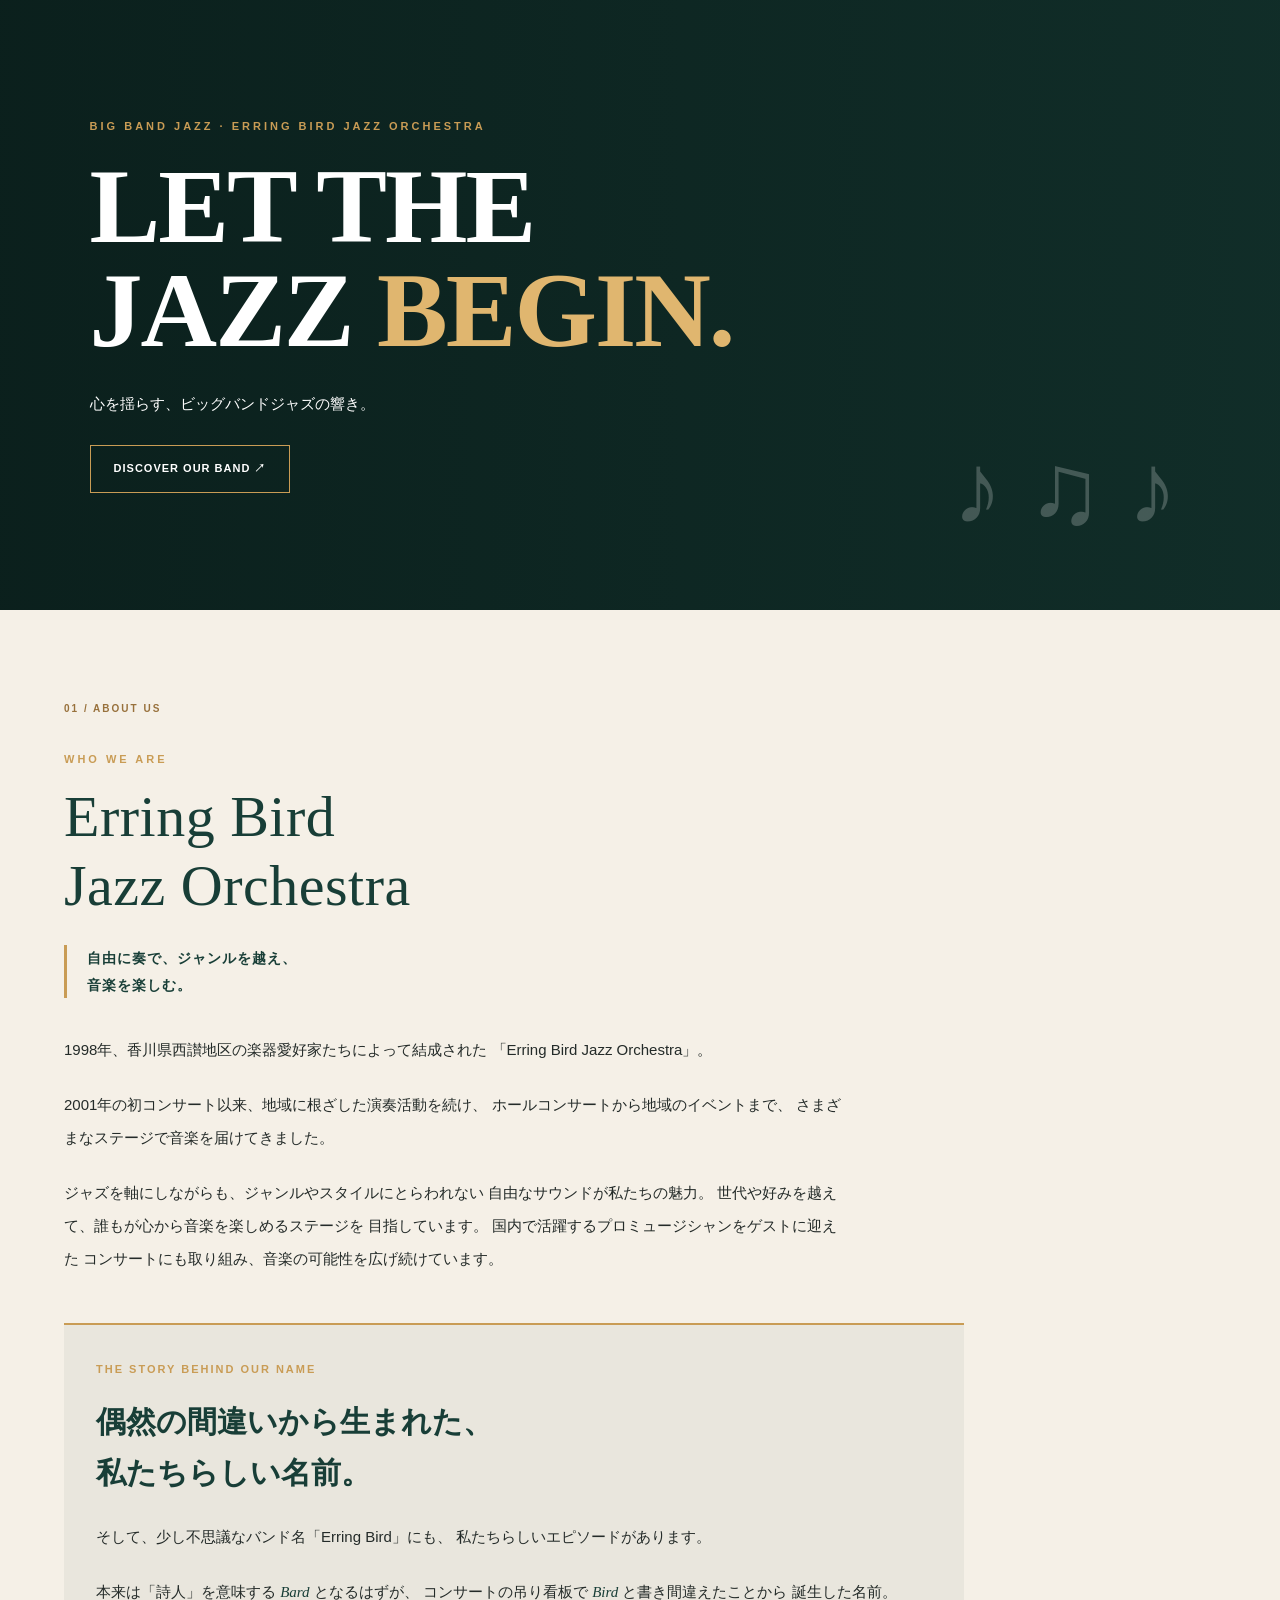
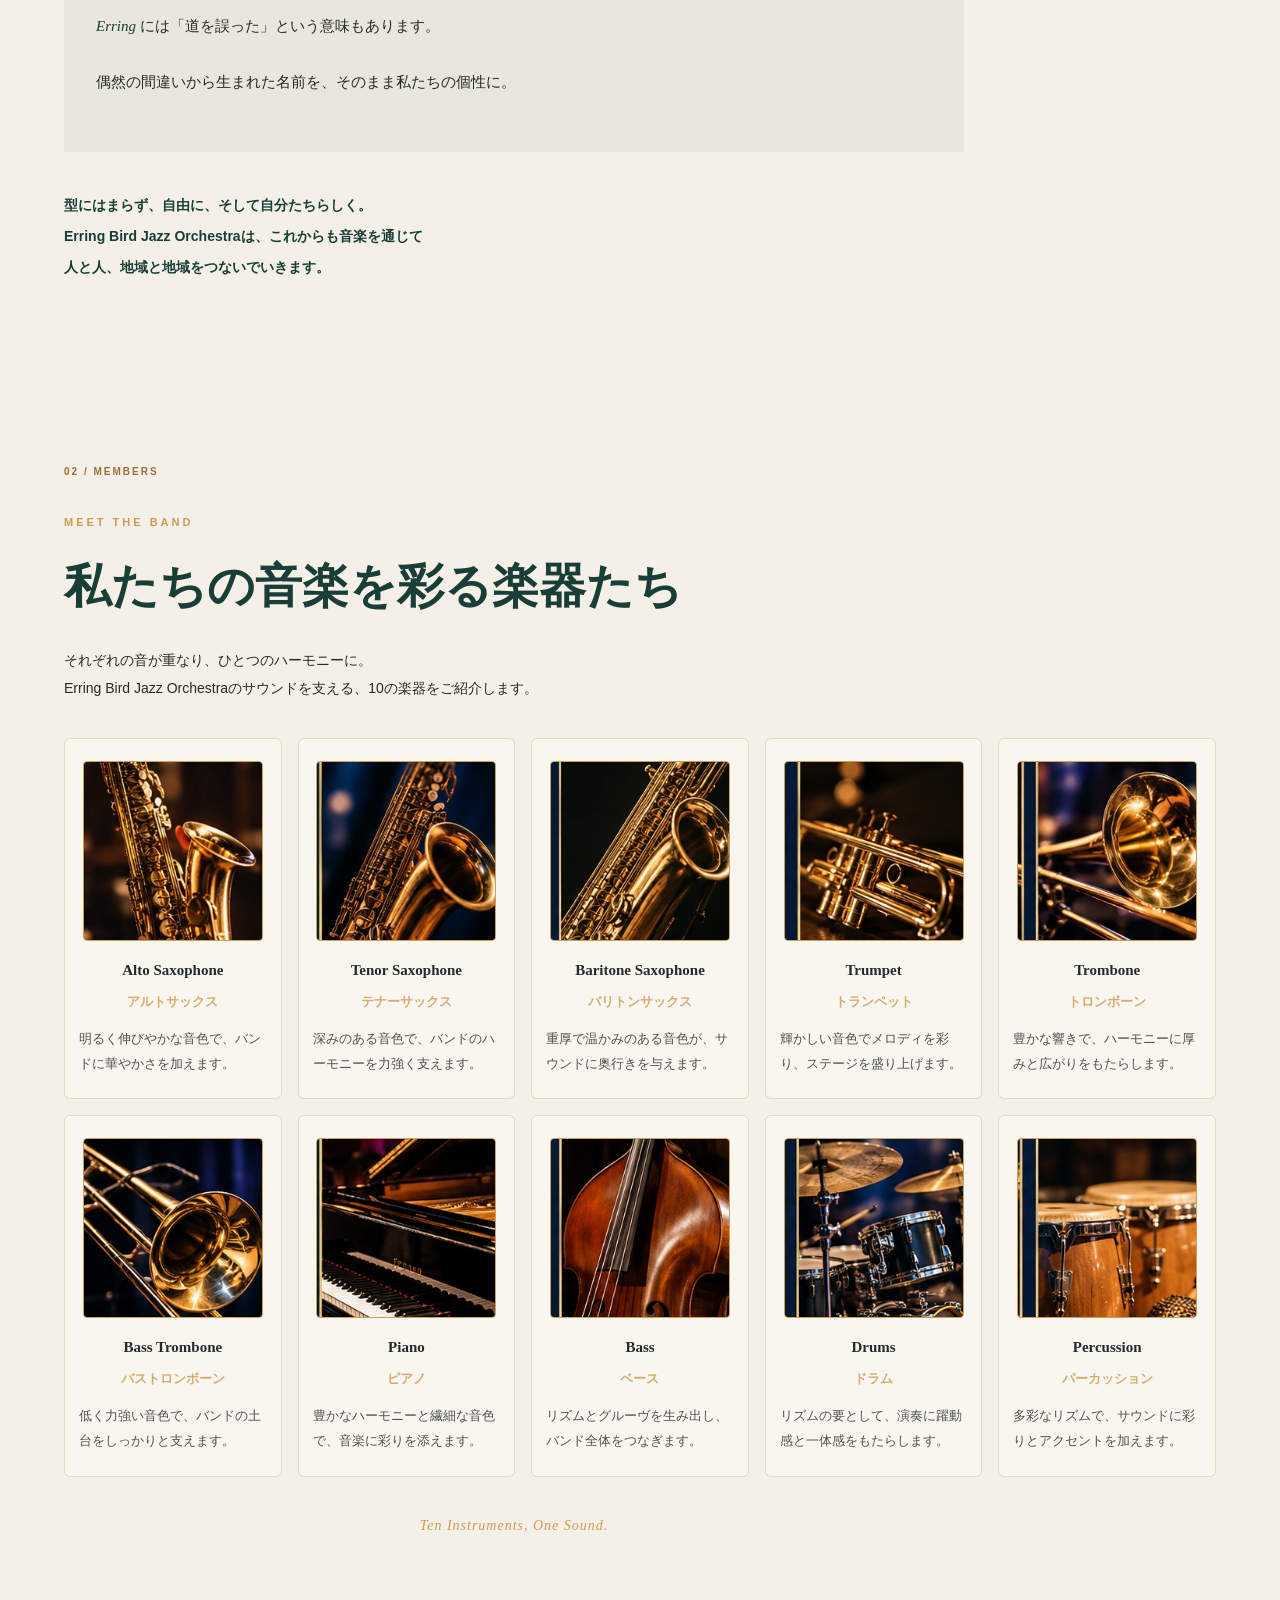
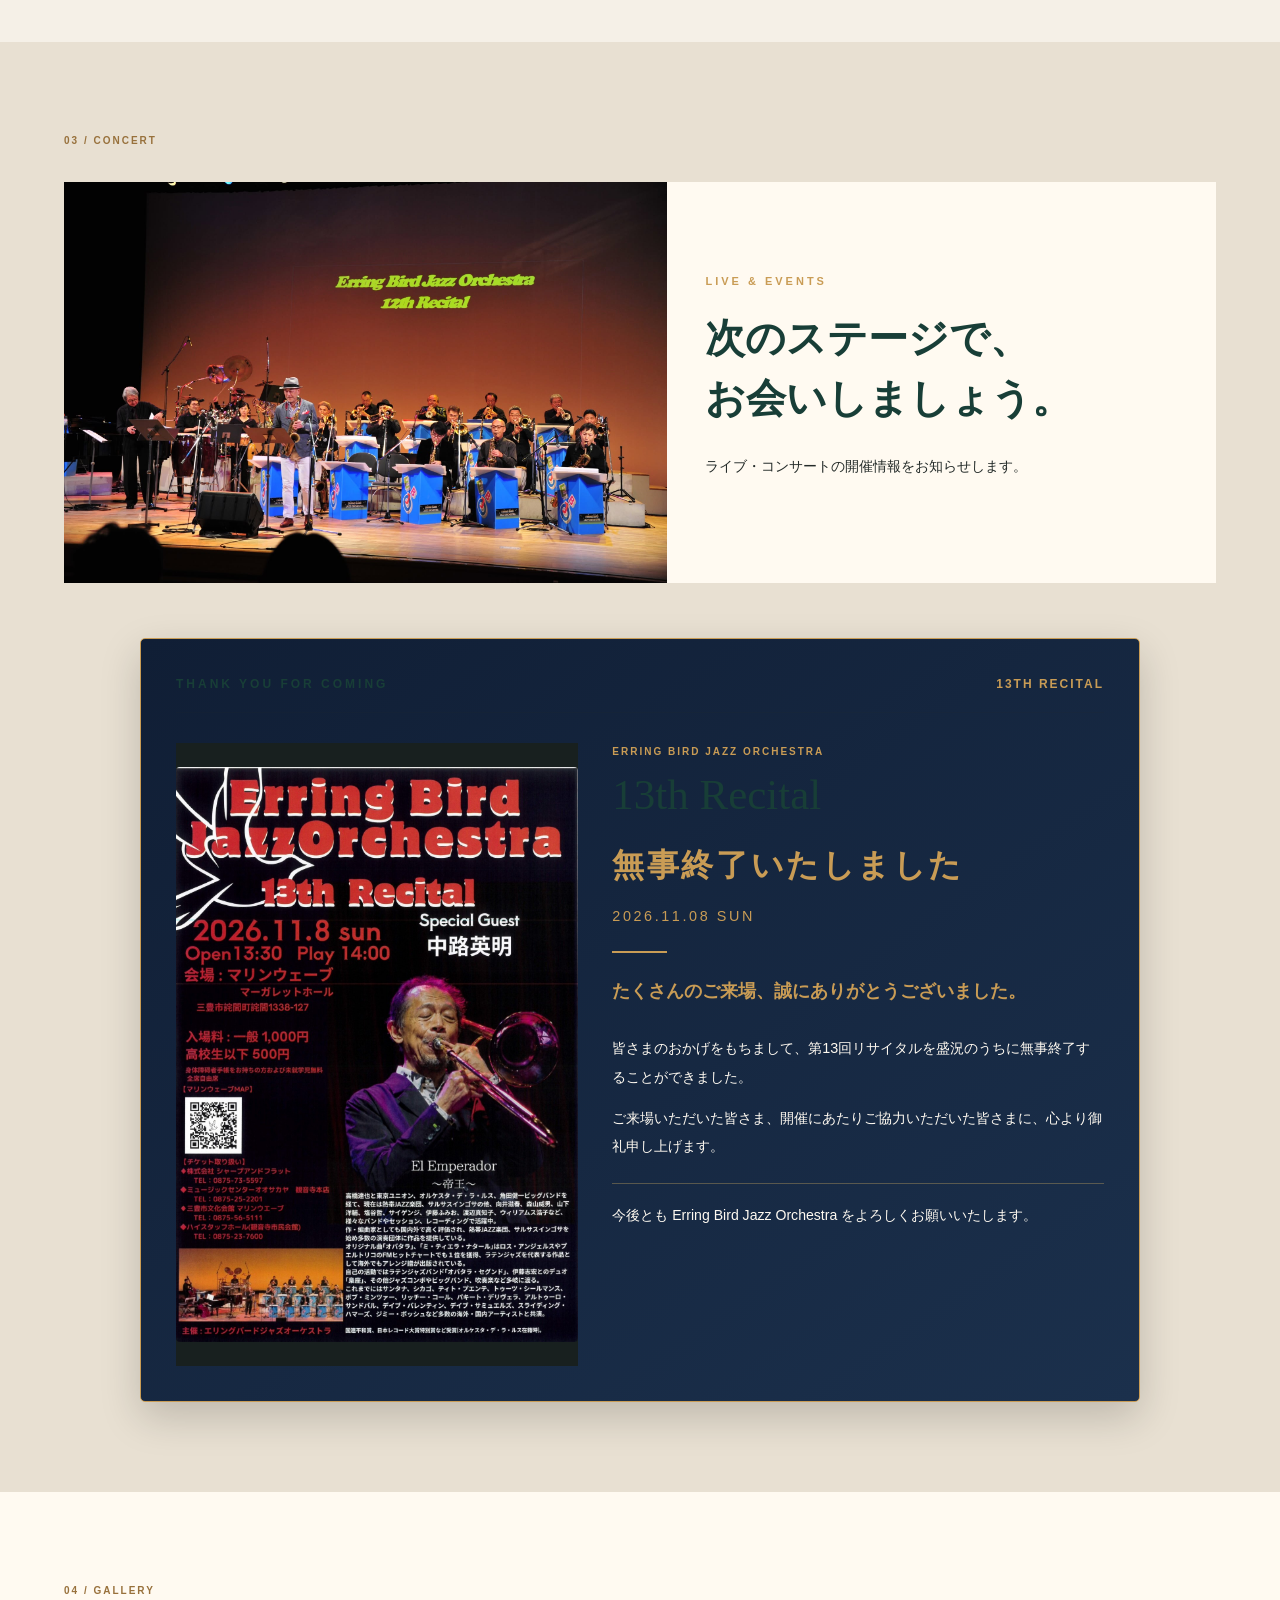
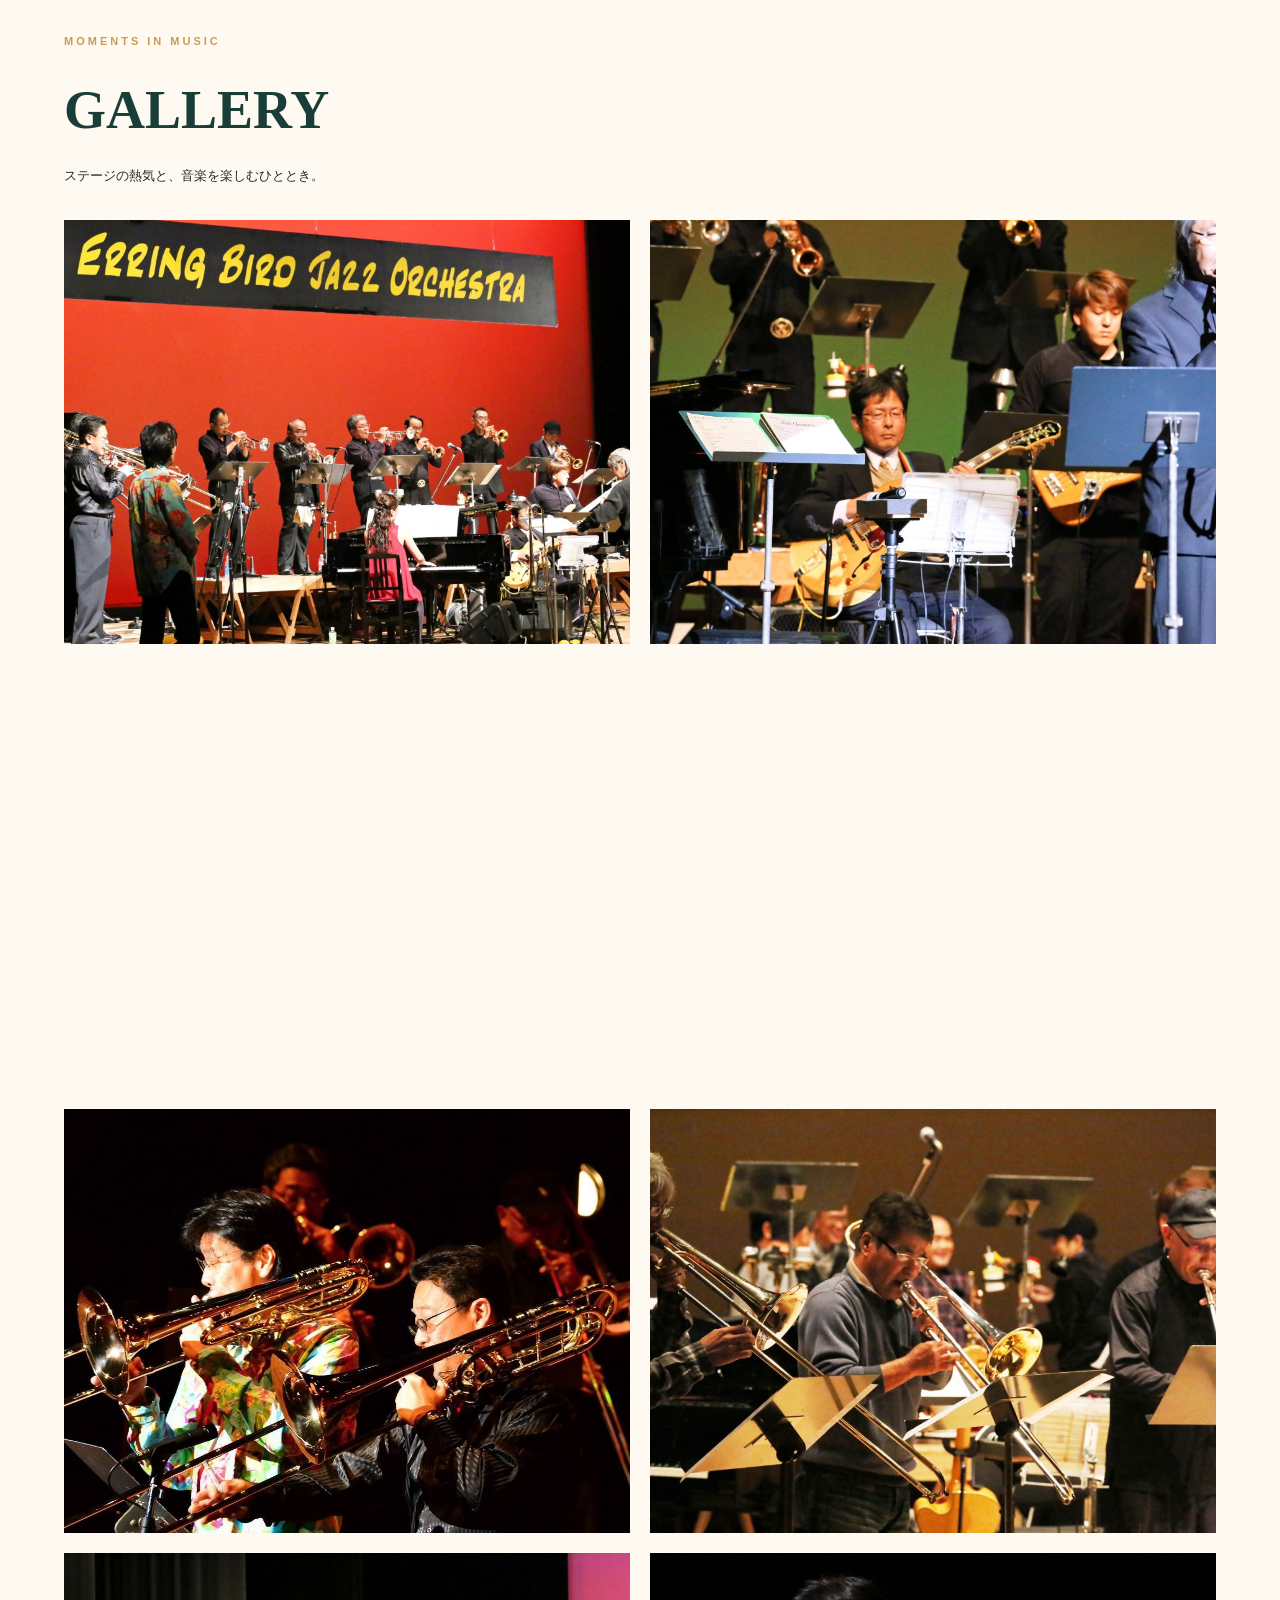
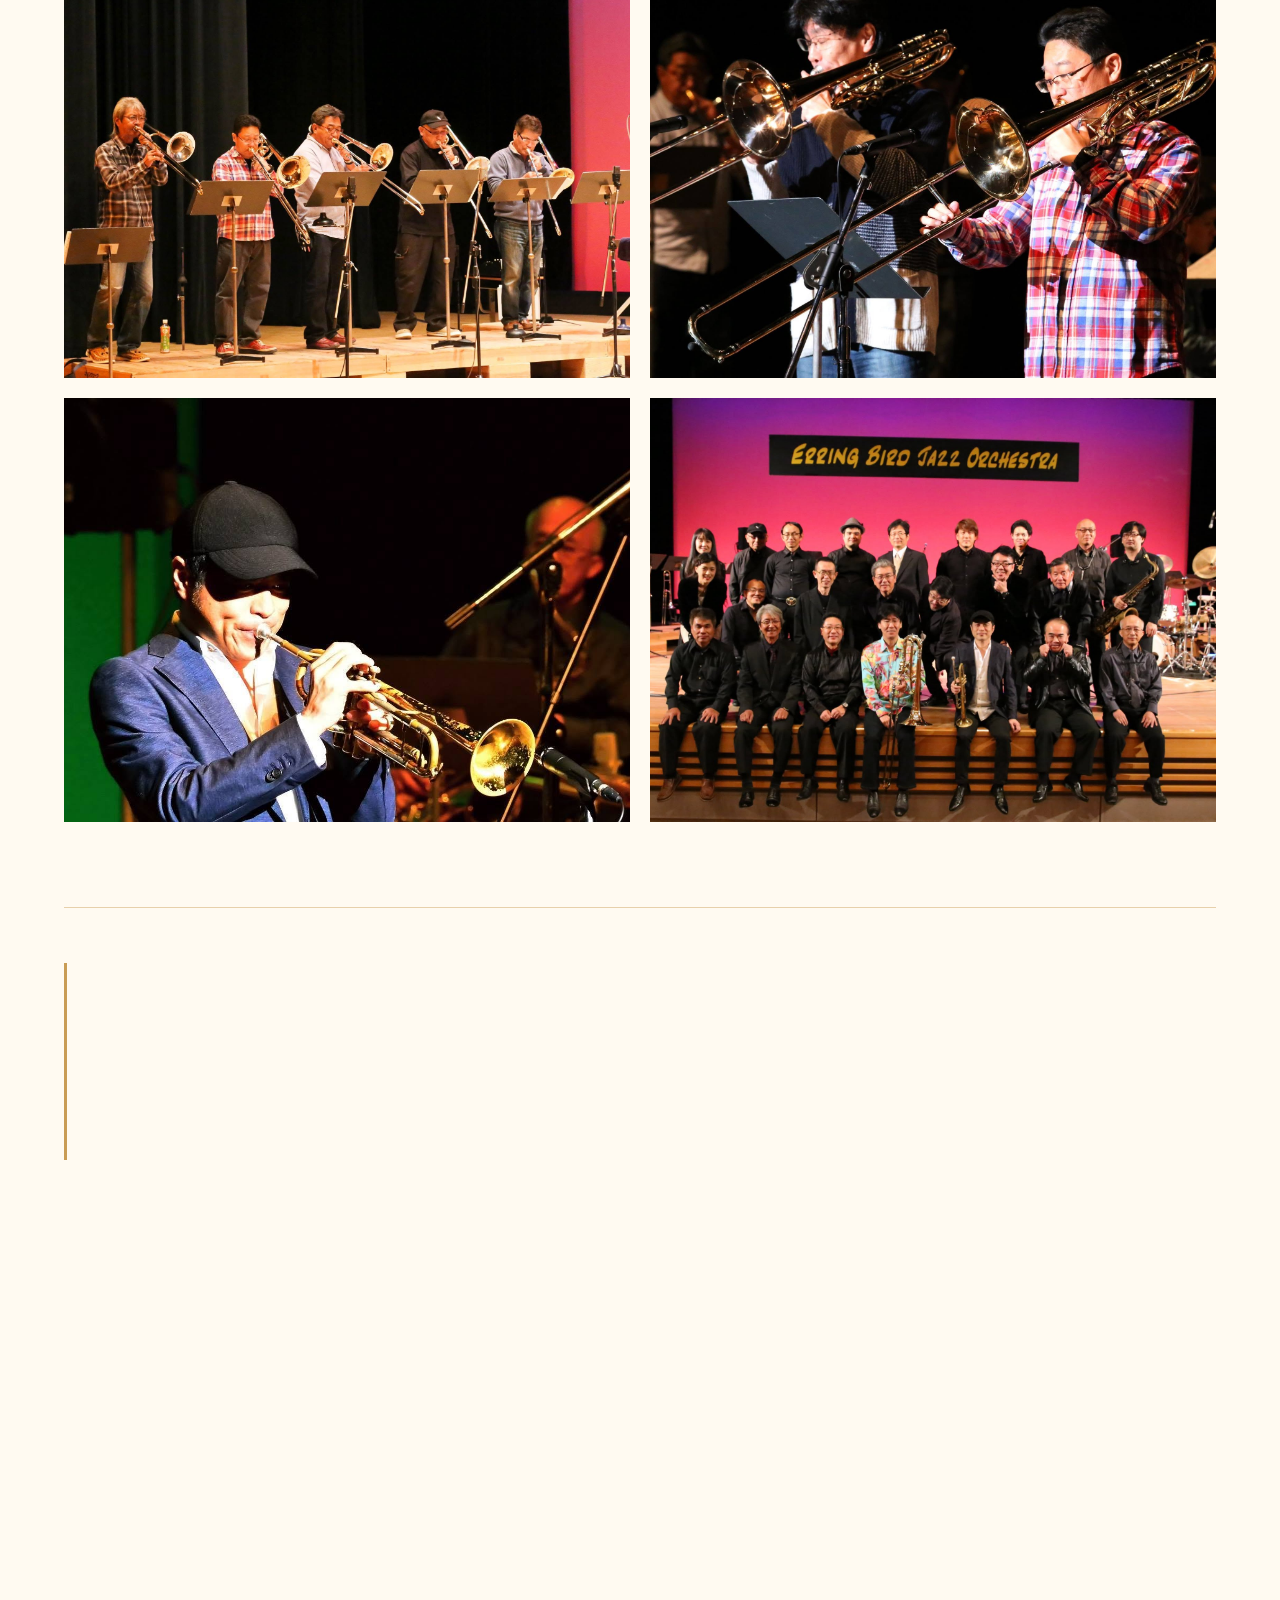
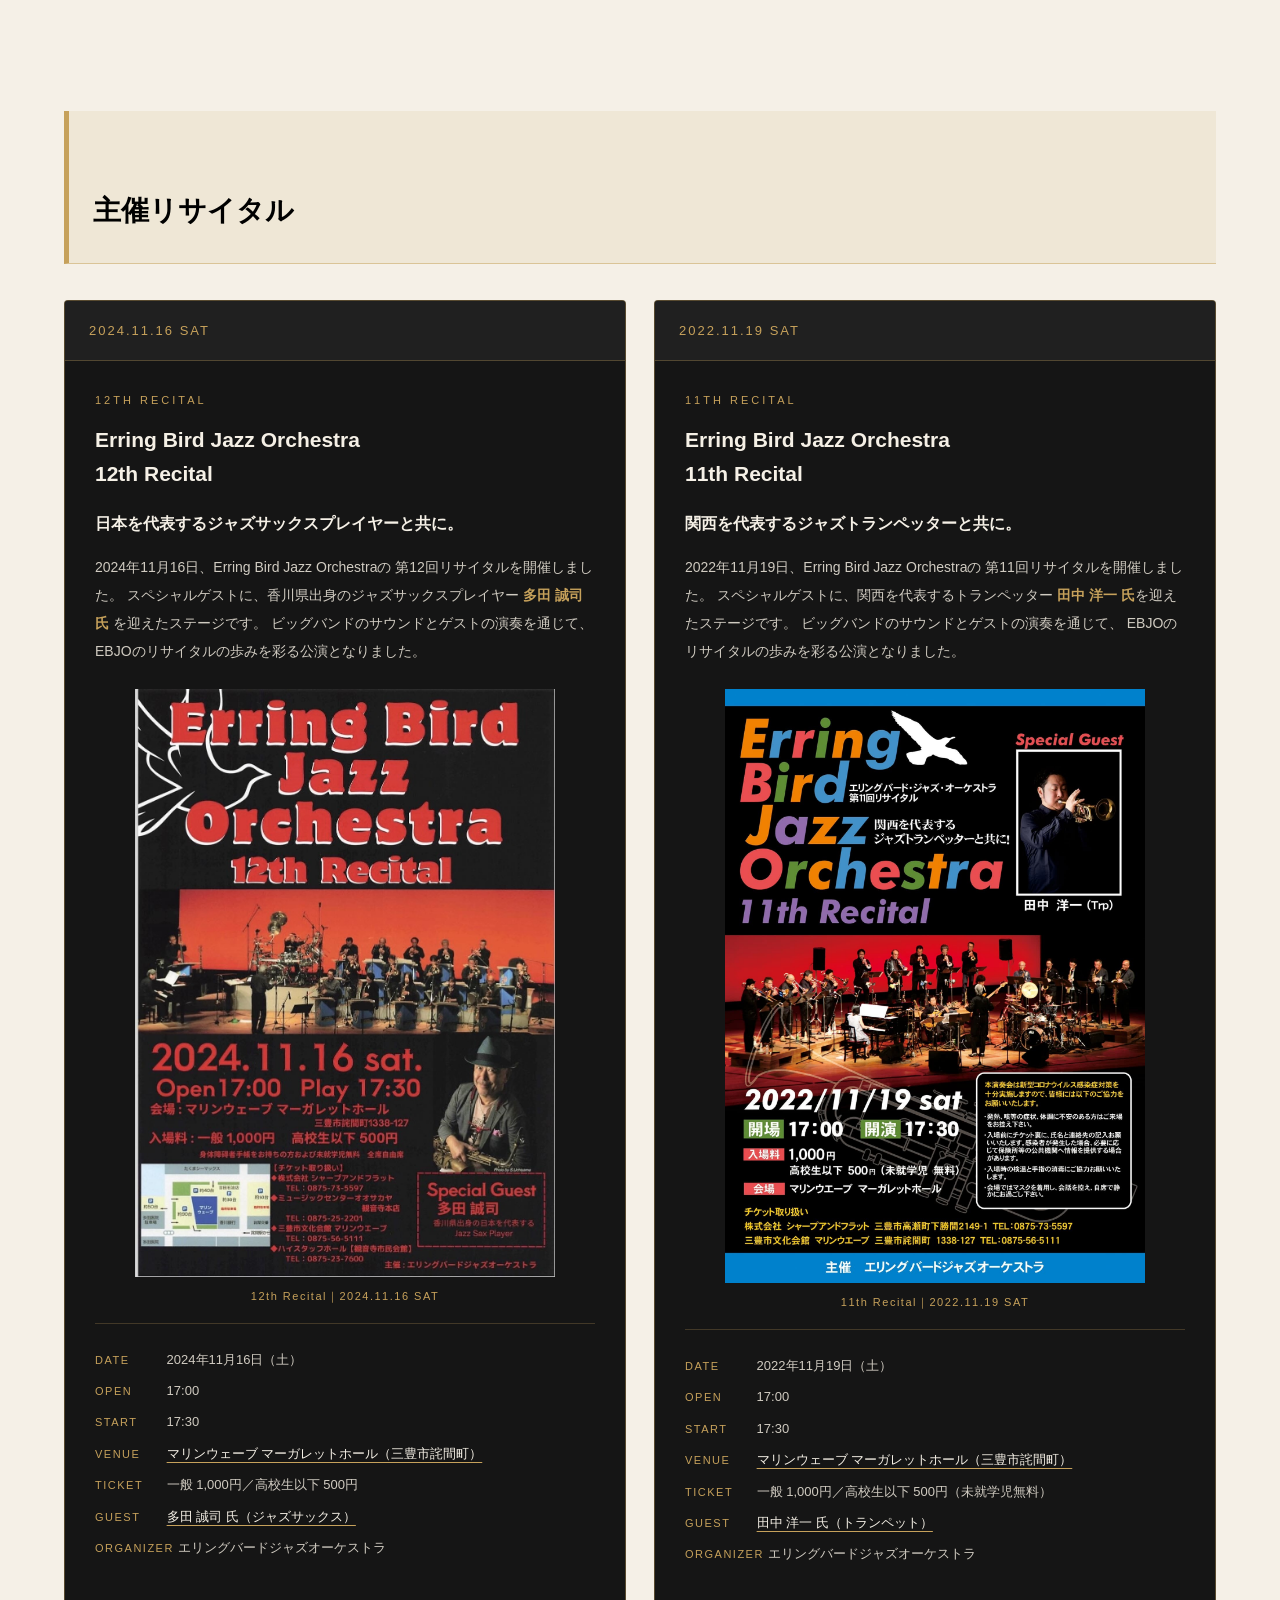
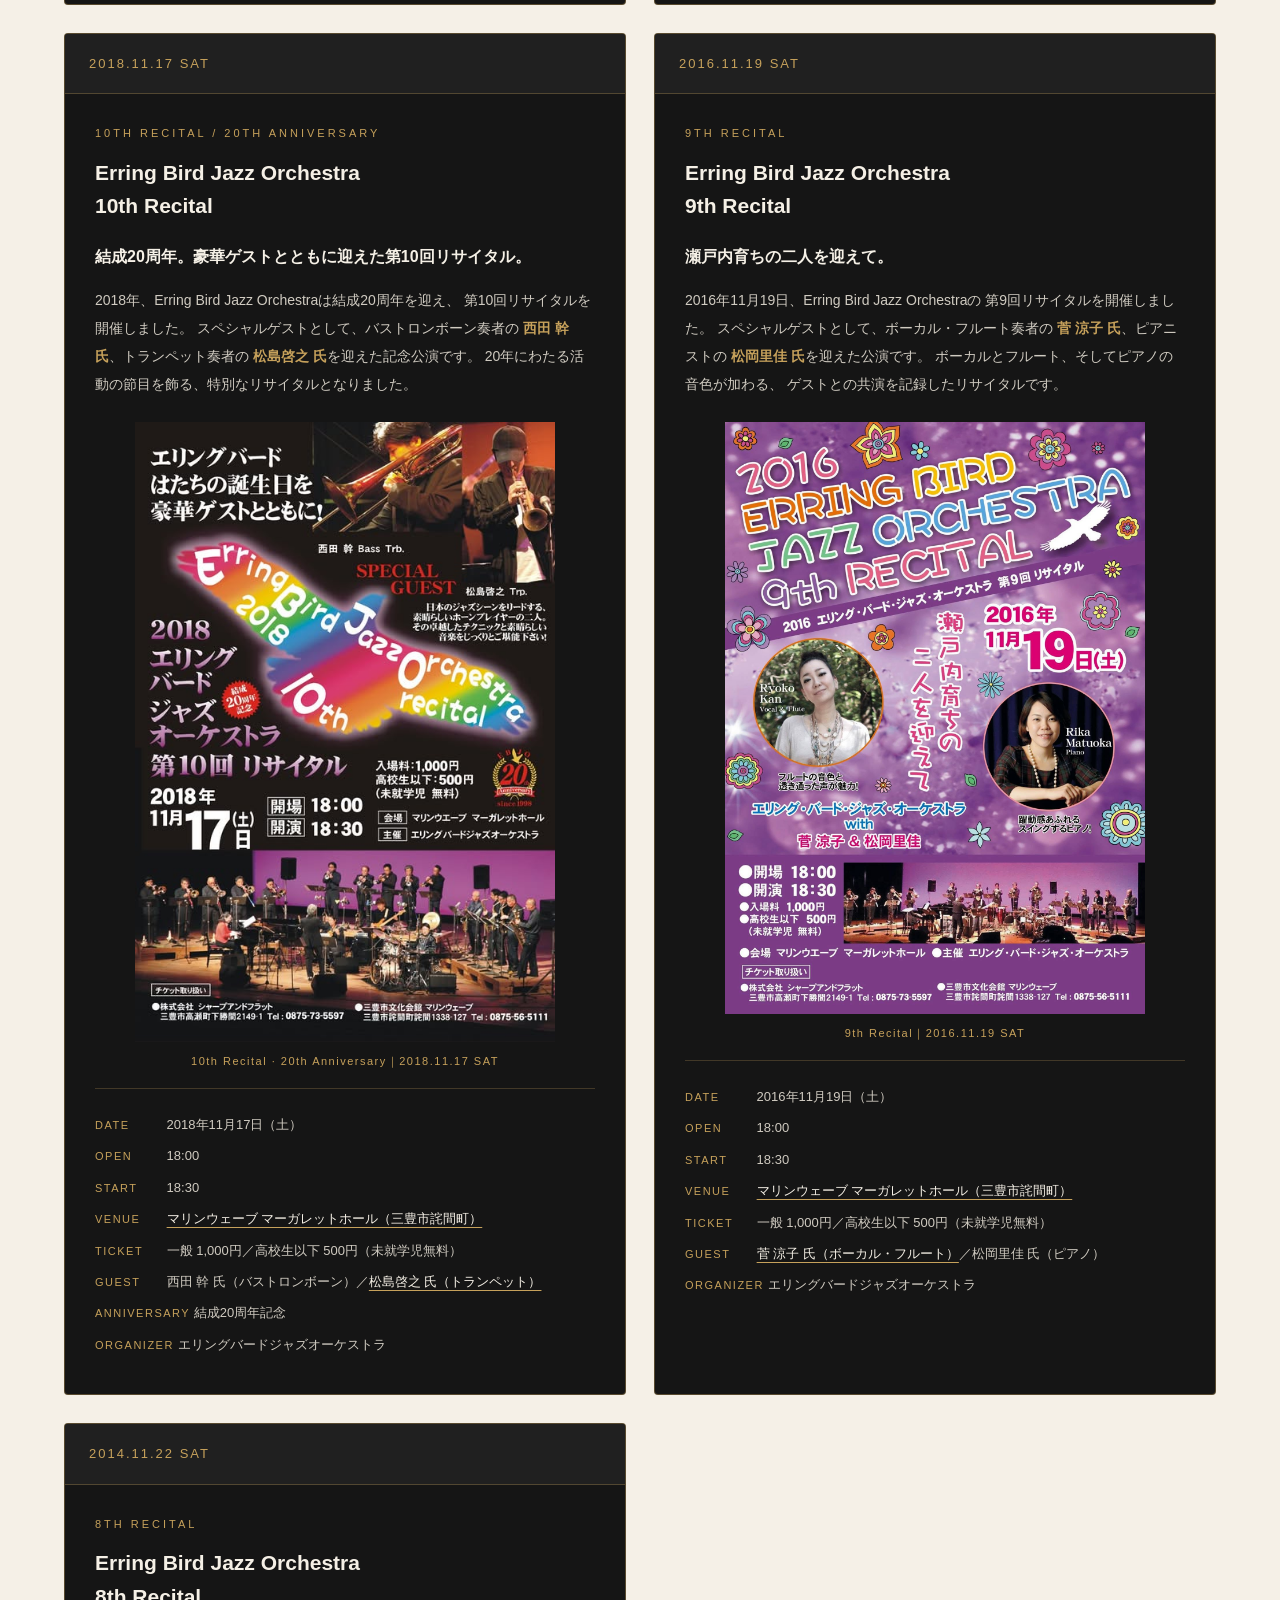
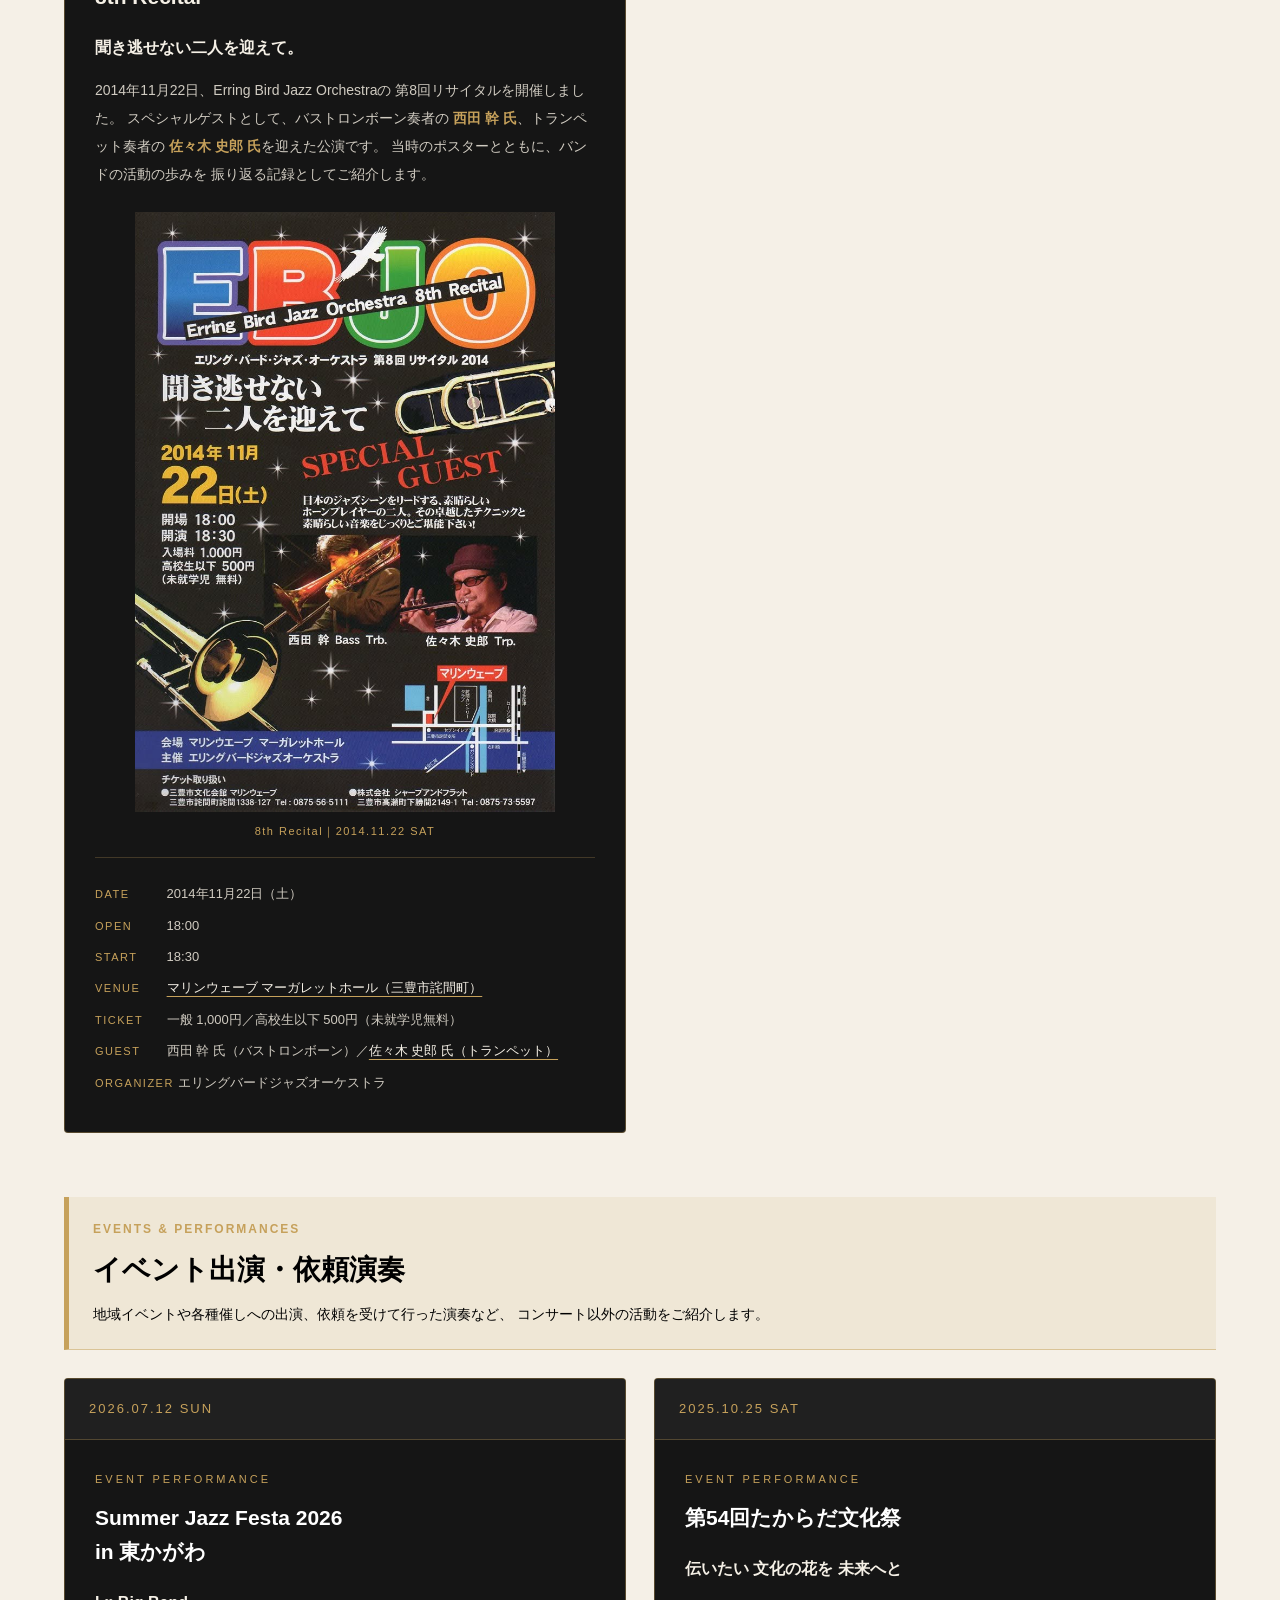
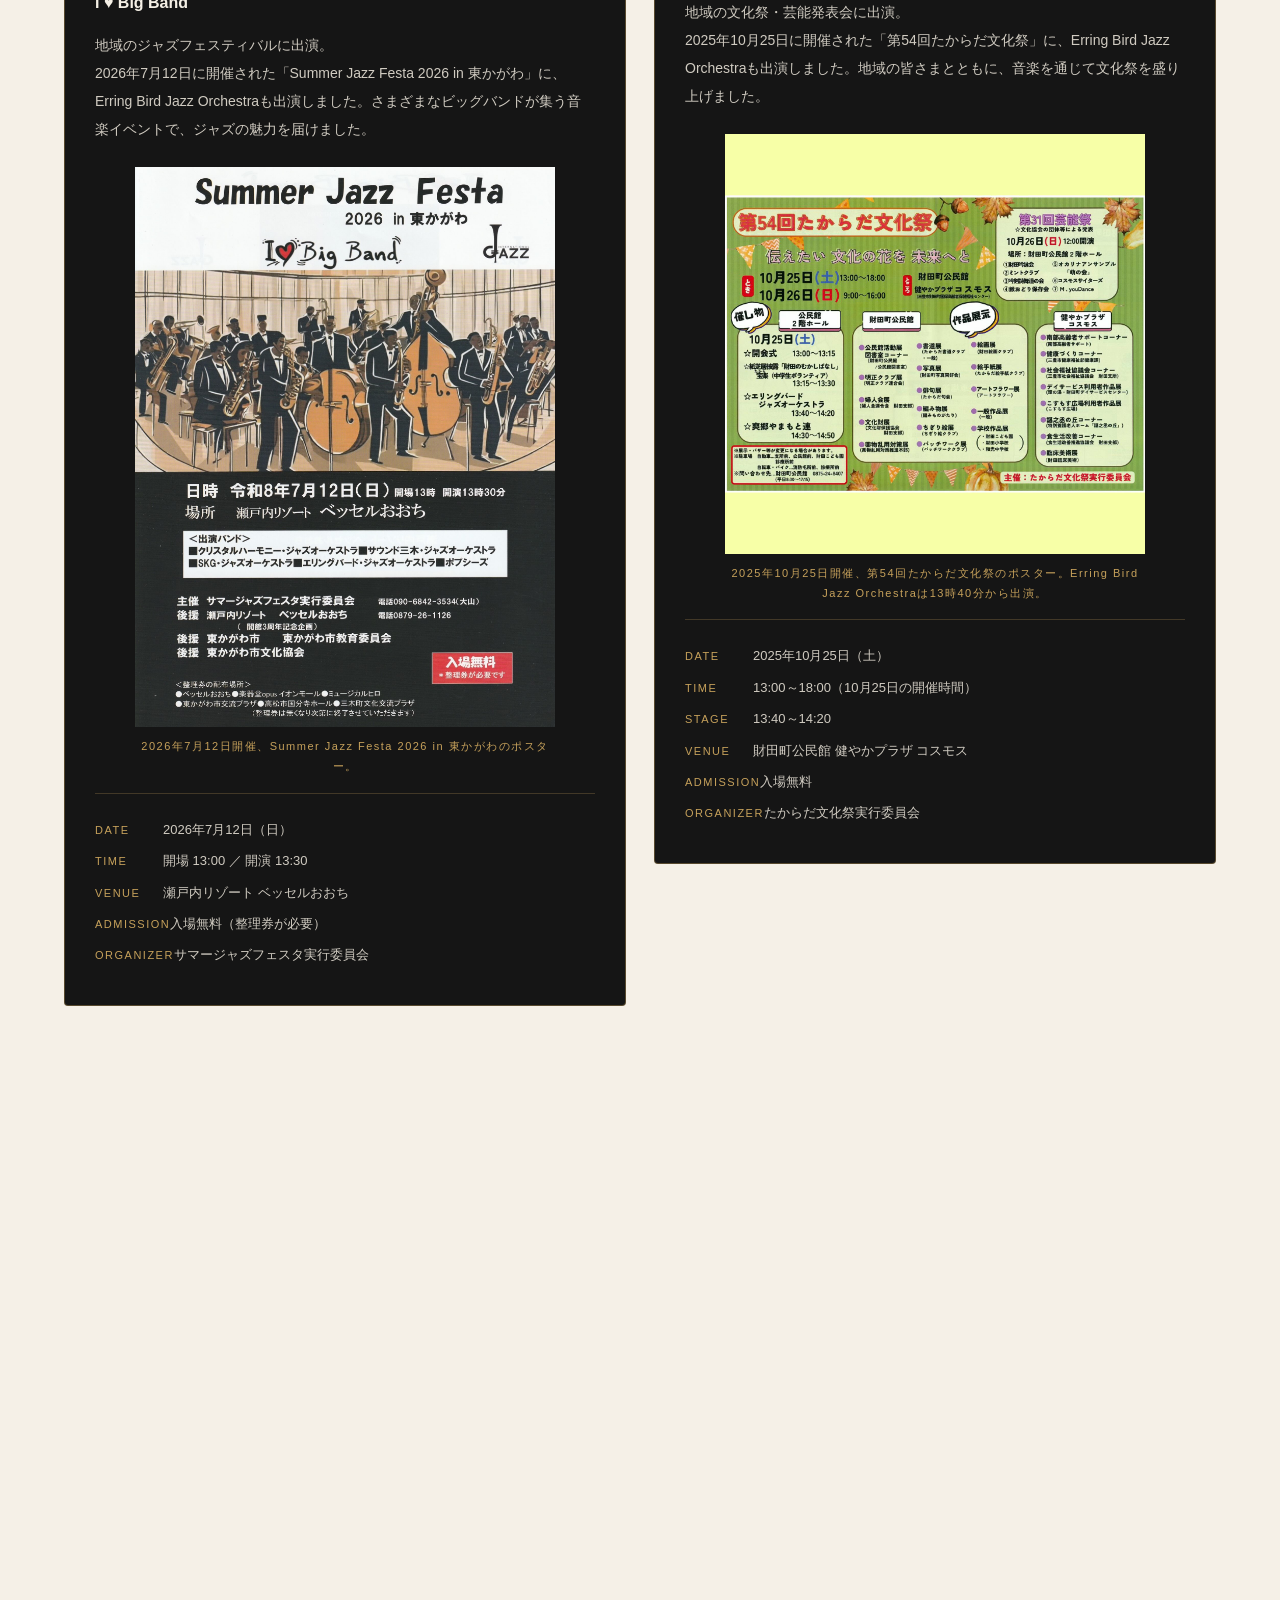
==== commit d55111ff: "Update index.html" ====
--- a/index.html
+++ b/index.html
@@ -422,102 +422,102 @@
 <div class="recital-photo-grid">
 
   <button class="recital-photo-card" type="button" aria-label="写真を拡大：第13回リサイタル 写真01">
-    <img src="./images/recital-01.JPG" alt="第13回リサイタル 写真1" loading="lazy" decoding="async">
+    <img src="./recital-01.JPG" alt="第13回リサイタル 写真1" loading="lazy" decoding="async">
     <span class="recital-photo-number">01</span>
   </button>
 
   <button class="recital-photo-card" type="button" aria-label="写真を拡大：第13回リサイタル 写真02">
-    <img src="./images/recital-02.JPG" alt="第13回リサイタル 写真2" loading="lazy" decoding="async">
+    <img src="./recital-02.JPG" alt="第13回リサイタル 写真2" loading="lazy" decoding="async">
     <span class="recital-photo-number">02</span>
   </button>
 
   <button class="recital-photo-card" type="button" aria-label="写真を拡大：第13回リサイタル 写真03">
-    <img src="./images/recital-03.JPG" alt="第13回リサイタル 写真3" loading="lazy" decoding="async">
+    <img src="./recital-03.JPG" alt="第13回リサイタル 写真3" loading="lazy" decoding="async">
     <span class="recital-photo-number">03</span>
   </button>
 
   <button class="recital-photo-card" type="button" aria-label="写真を拡大：第13回リサイタル 写真04">
-    <img src="./images/recital-04.JPG" alt="第13回リサイタル 写真4" loading="lazy" decoding="async">
+    <img src="./recital-04.JPG" alt="第13回リサイタル 写真4" loading="lazy" decoding="async">
     <span class="recital-photo-number">04</span>
   </button>
 
   <button class="recital-photo-card" type="button" aria-label="写真を拡大：第13回リサイタル 写真05">
-    <img src="./images/recital-05.JPG" alt="第13回リサイタル 写真5" loading="lazy" decoding="async">
+    <img src="./recital-05.JPG" alt="第13回リサイタル 写真5" loading="lazy" decoding="async">
     <span class="recital-photo-number">05</span>
   </button>
 
   <button class="recital-photo-card" type="button" aria-label="写真を拡大：第13回リサイタル 写真06">
-    <img src="./images/recital-06.JPG" alt="第13回リサイタル 写真6" loading="lazy" decoding="async">
+    <img src="./recital-06.JPG" alt="第13回リサイタル 写真6" loading="lazy" decoding="async">
     <span class="recital-photo-number">06</span>
   </button>
 
   <button class="recital-photo-card" type="button" aria-label="写真を拡大：第13回リサイタル 写真07">
-    <img src="./images/recital-07.JPG" alt="第13回リサイタル 写真7" loading="lazy" decoding="async">
+    <img src="./recital-07.JPG" alt="第13回リサイタル 写真7" loading="lazy" decoding="async">
     <span class="recital-photo-number">07</span>
   </button>
 
   <button class="recital-photo-card" type="button" aria-label="写真を拡大：第13回リサイタル 写真08">
-    <img src="./images/recital-08.JPG" alt="第13回リサイタル 写真8" loading="lazy" decoding="async">
+    <img src="./recital-08.JPG" alt="第13回リサイタル 写真8" loading="lazy" decoding="async">
     <span class="recital-photo-number">08</span>
   </button>
 
   <button class="recital-photo-card" type="button" aria-label="写真を拡大：第13回リサイタル 写真09">
-    <img src="./images/recital-09.JPG" alt="第13回リサイタル 写真9" loading="lazy" decoding="async">
+    <img src="./recital-09.JPG" alt="第13回リサイタル 写真9" loading="lazy" decoding="async">
     <span class="recital-photo-number">09</span>
   </button>
 
   <button class="recital-photo-card" type="button" aria-label="写真を拡大：第13回リサイタル 写真10">
-    <img src="./images/recital-10.JPG" alt="第13回リサイタル 写真10" loading="lazy" decoding="async">
+    <img src="./recital-10.JPG" alt="第13回リサイタル 写真10" loading="lazy" decoding="async">
     <span class="recital-photo-number">10</span>
   </button>
 
   <button class="recital-photo-card" type="button" aria-label="写真を拡大：第13回リサイタル 写真11">
-    <img src="./images/recital-11.JPG" alt="第13回リサイタル 写真11" loading="lazy" decoding="async">
+    <img src="./recital-11.JPG" alt="第13回リサイタル 写真11" loading="lazy" decoding="async">
     <span class="recital-photo-number">11</span>
   </button>
 
   <button class="recital-photo-card" type="button" aria-label="写真を拡大：第13回リサイタル 写真12">
-    <img src="./images/recital-12.JPG" alt="第13回リサイタル 写真12" loading="lazy" decoding="async">
+    <img src="./recital-12.JPG" alt="第13回リサイタル 写真12" loading="lazy" decoding="async">
     <span class="recital-photo-number">12</span>
   </button>
 
   <button class="recital-photo-card" type="button" aria-label="写真を拡大：第13回リサイタル 写真13">
-    <img src="./images/recital-13.JPG" alt="第13回リサイタル 写真13" loading="lazy" decoding="async">
+    <img src="./recital-13.JPG" alt="第13回リサイタル 写真13" loading="lazy" decoding="async">
     <span class="recital-photo-number">13</span>
   </button>
 
   <button class="recital-photo-card" type="button" aria-label="写真を拡大：第13回リサイタル 写真14">
-    <img src="./images/recital-14.JPG" alt="第13回リサイタル 写真14" loading="lazy" decoding="async">
+    <img src="./recital-14.JPG" alt="第13回リサイタル 写真14" loading="lazy" decoding="async">
     <span class="recital-photo-number">14</span>
   </button>
 
   <button class="recital-photo-card" type="button" aria-label="写真を拡大：第13回リサイタル 写真15">
-    <img src="./images/recital-15.JPG" alt="第13回リサイタル 写真15" loading="lazy" decoding="async">
+    <img src="./recital-15.JPG" alt="第13回リサイタル 写真15" loading="lazy" decoding="async">
     <span class="recital-photo-number">15</span>
   </button>
 
   <button class="recital-photo-card" type="button" aria-label="写真を拡大：第13回リサイタル 写真16">
-    <img src="./images/recital-16.JPG" alt="第13回リサイタル 写真16" loading="lazy" decoding="async">
+    <img src="./recital-16.JPG" alt="第13回リサイタル 写真16" loading="lazy" decoding="async">
     <span class="recital-photo-number">16</span>
   </button>
 
   <button class="recital-photo-card" type="button" aria-label="写真を拡大：第13回リサイタル 写真17">
-    <img src="./images/recital-17.JPG" alt="第13回リサイタル 写真17" loading="lazy" decoding="async">
+    <img src="./recital-17.JPG" alt="第13回リサイタル 写真17" loading="lazy" decoding="async">
     <span class="recital-photo-number">17</span>
   </button>
 
   <button class="recital-photo-card" type="button" aria-label="写真を拡大：第13回リサイタル 写真18">
-    <img src="./images/recital-18.JPG" alt="第13回リサイタル 写真18" loading="lazy" decoding="async">
+    <img src="./recital-18.JPG" alt="第13回リサイタル 写真18" loading="lazy" decoding="async">
     <span class="recital-photo-number">18</span>
   </button>
 
   <button class="recital-photo-card" type="button" aria-label="写真を拡大：第13回リサイタル 写真19">
-    <img src="./images/recital-19.JPG" alt="第13回リサイタル 写真19" loading="lazy" decoding="async">
+    <img src="./recital-19.JPG" alt="第13回リサイタル 写真19" loading="lazy" decoding="async">
     <span class="recital-photo-number">19</span>
   </button>
 
   <button class="recital-photo-card" type="button" aria-label="写真を拡大：第13回リサイタル 写真20">
-    <img src="./images/recital-20.JPG" alt="第13回リサイタル 写真20" loading="lazy" decoding="async">
+    <img src="./recital-20.JPG" alt="第13回リサイタル 写真20" loading="lazy" decoding="async">
     <span class="recital-photo-number">20</span>
   </button>
 
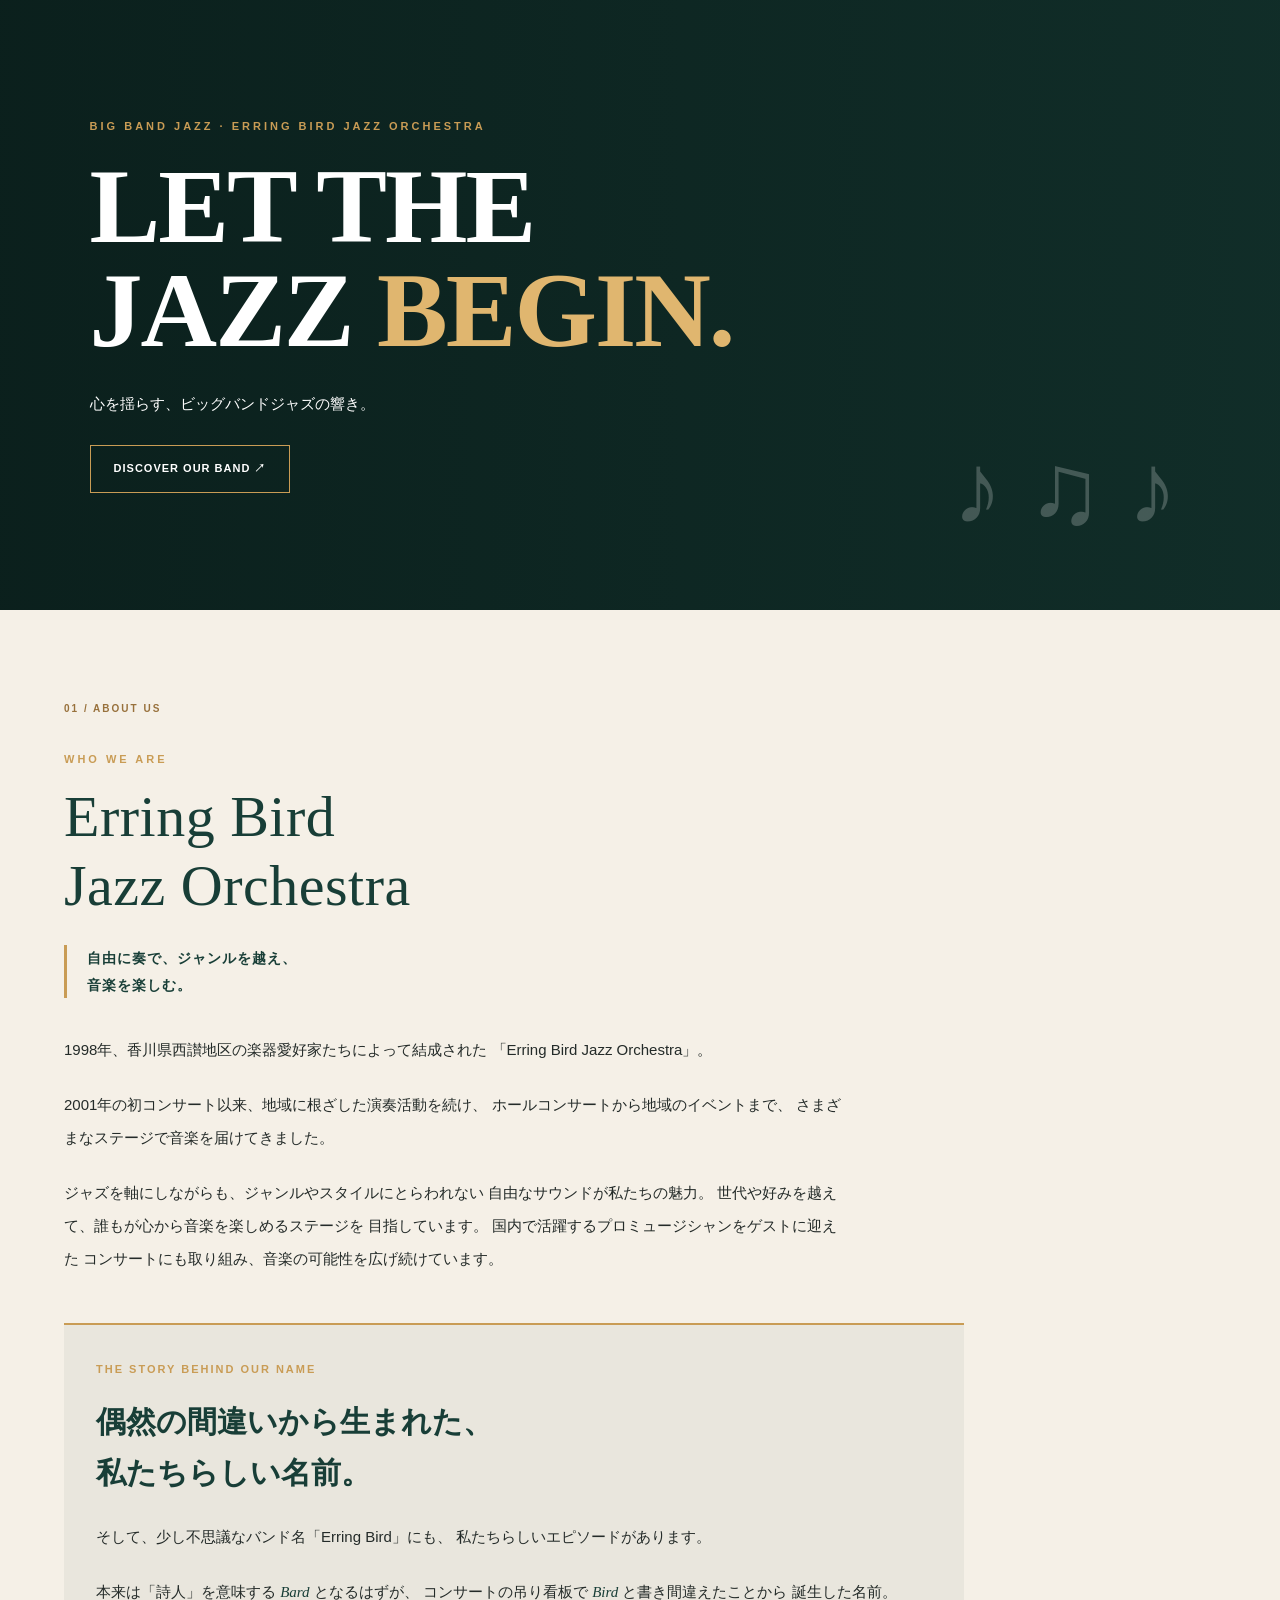
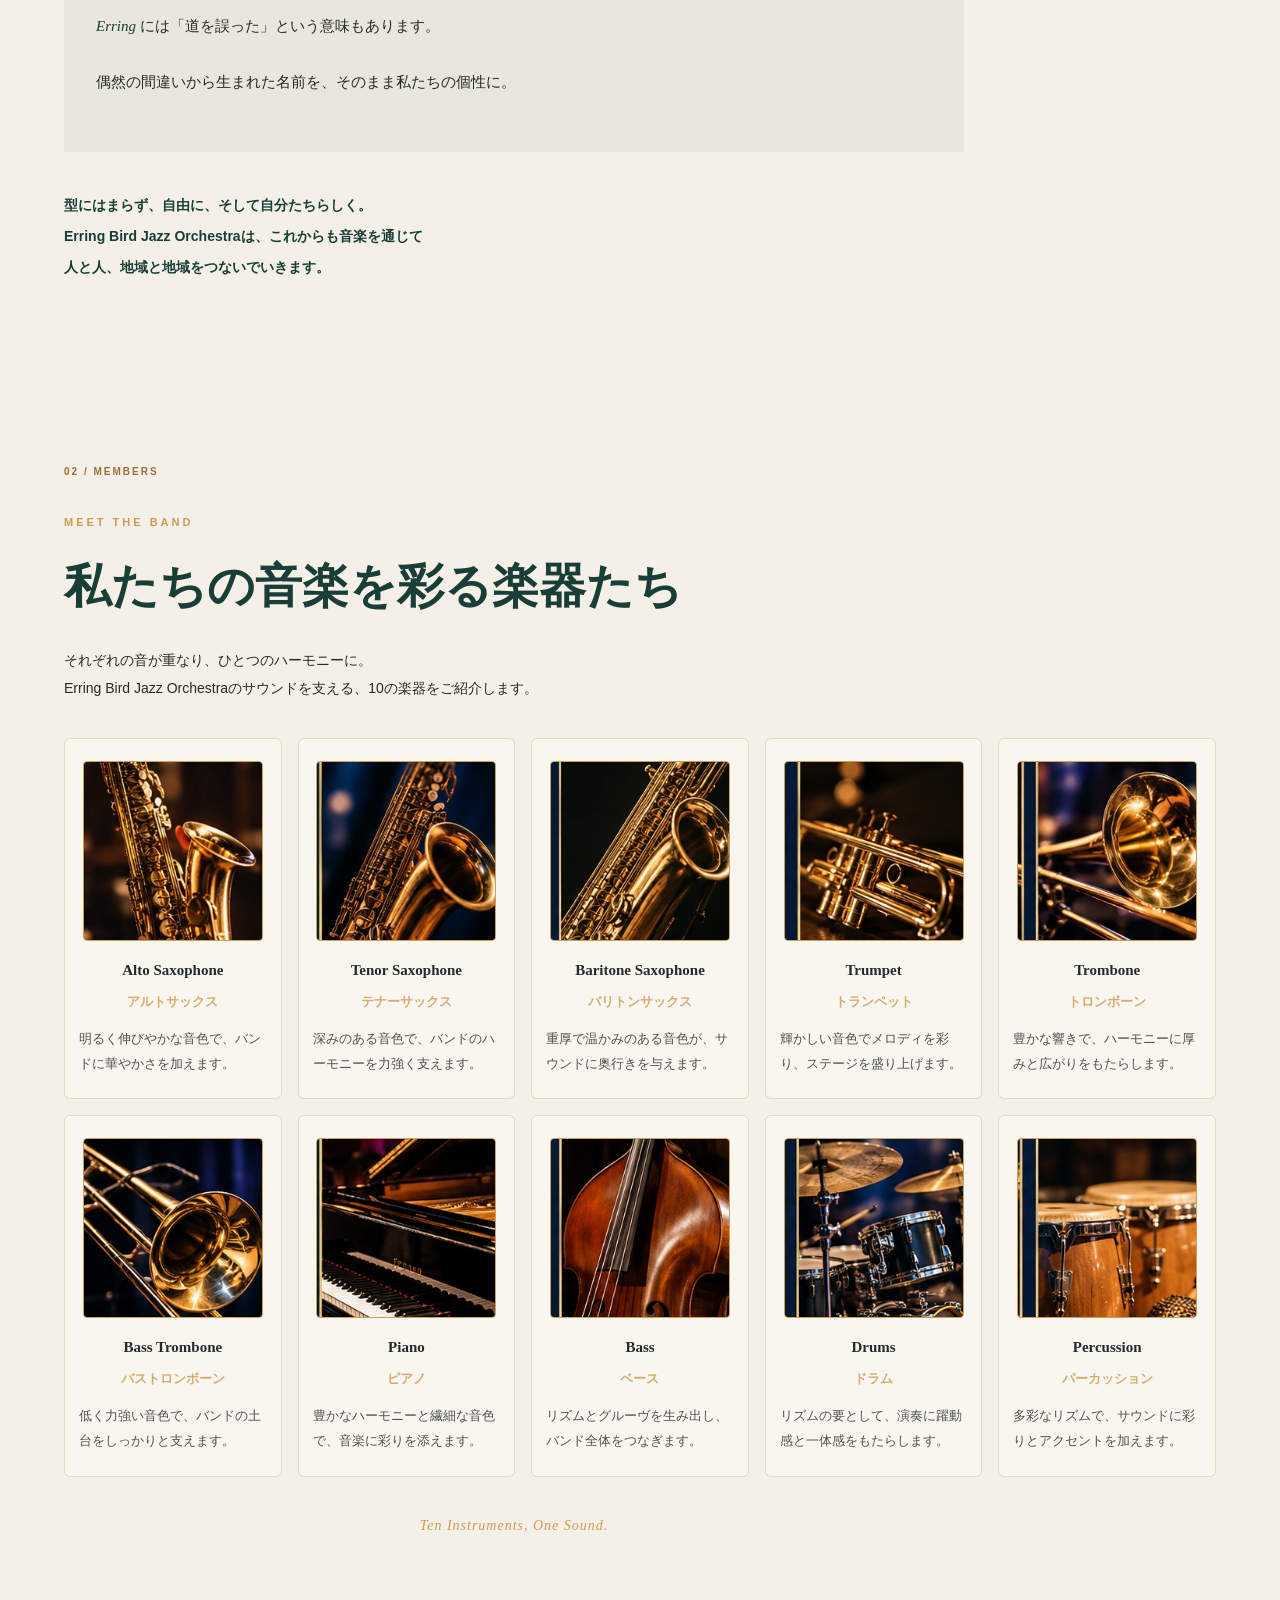
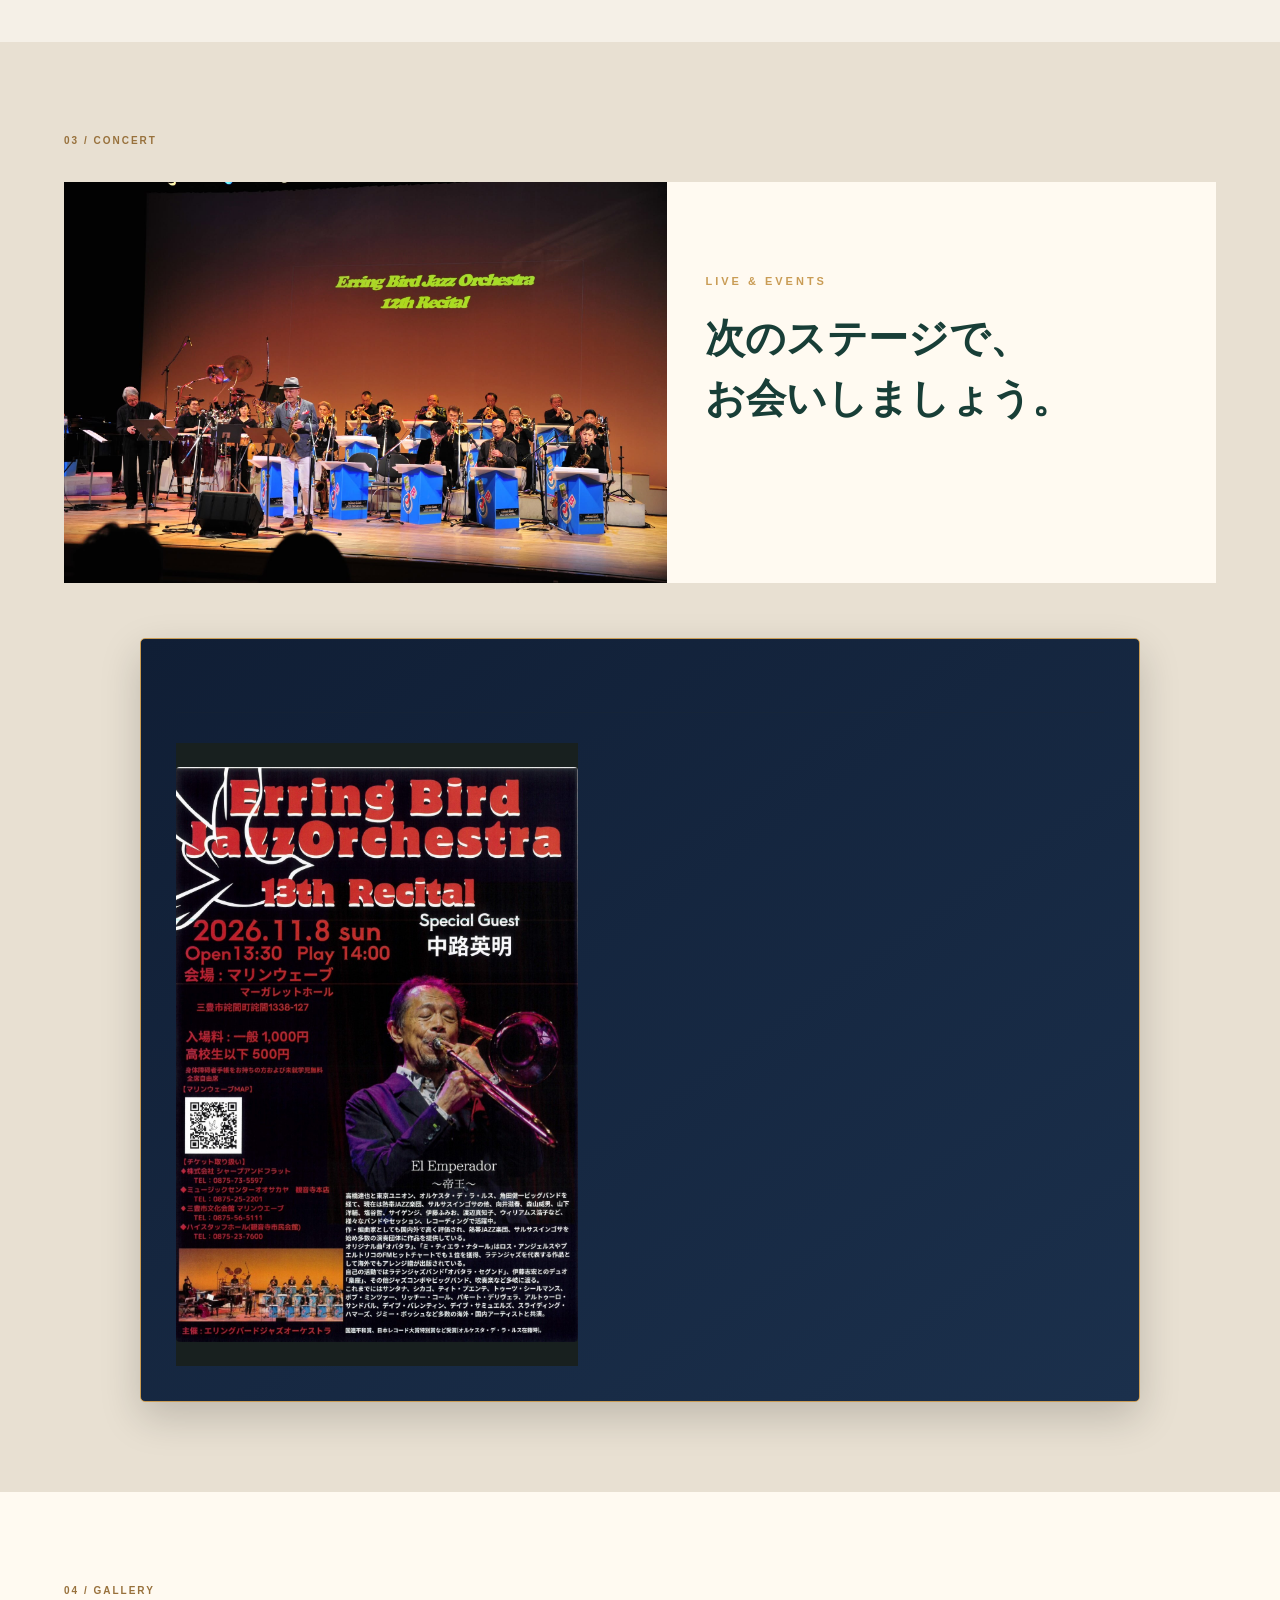
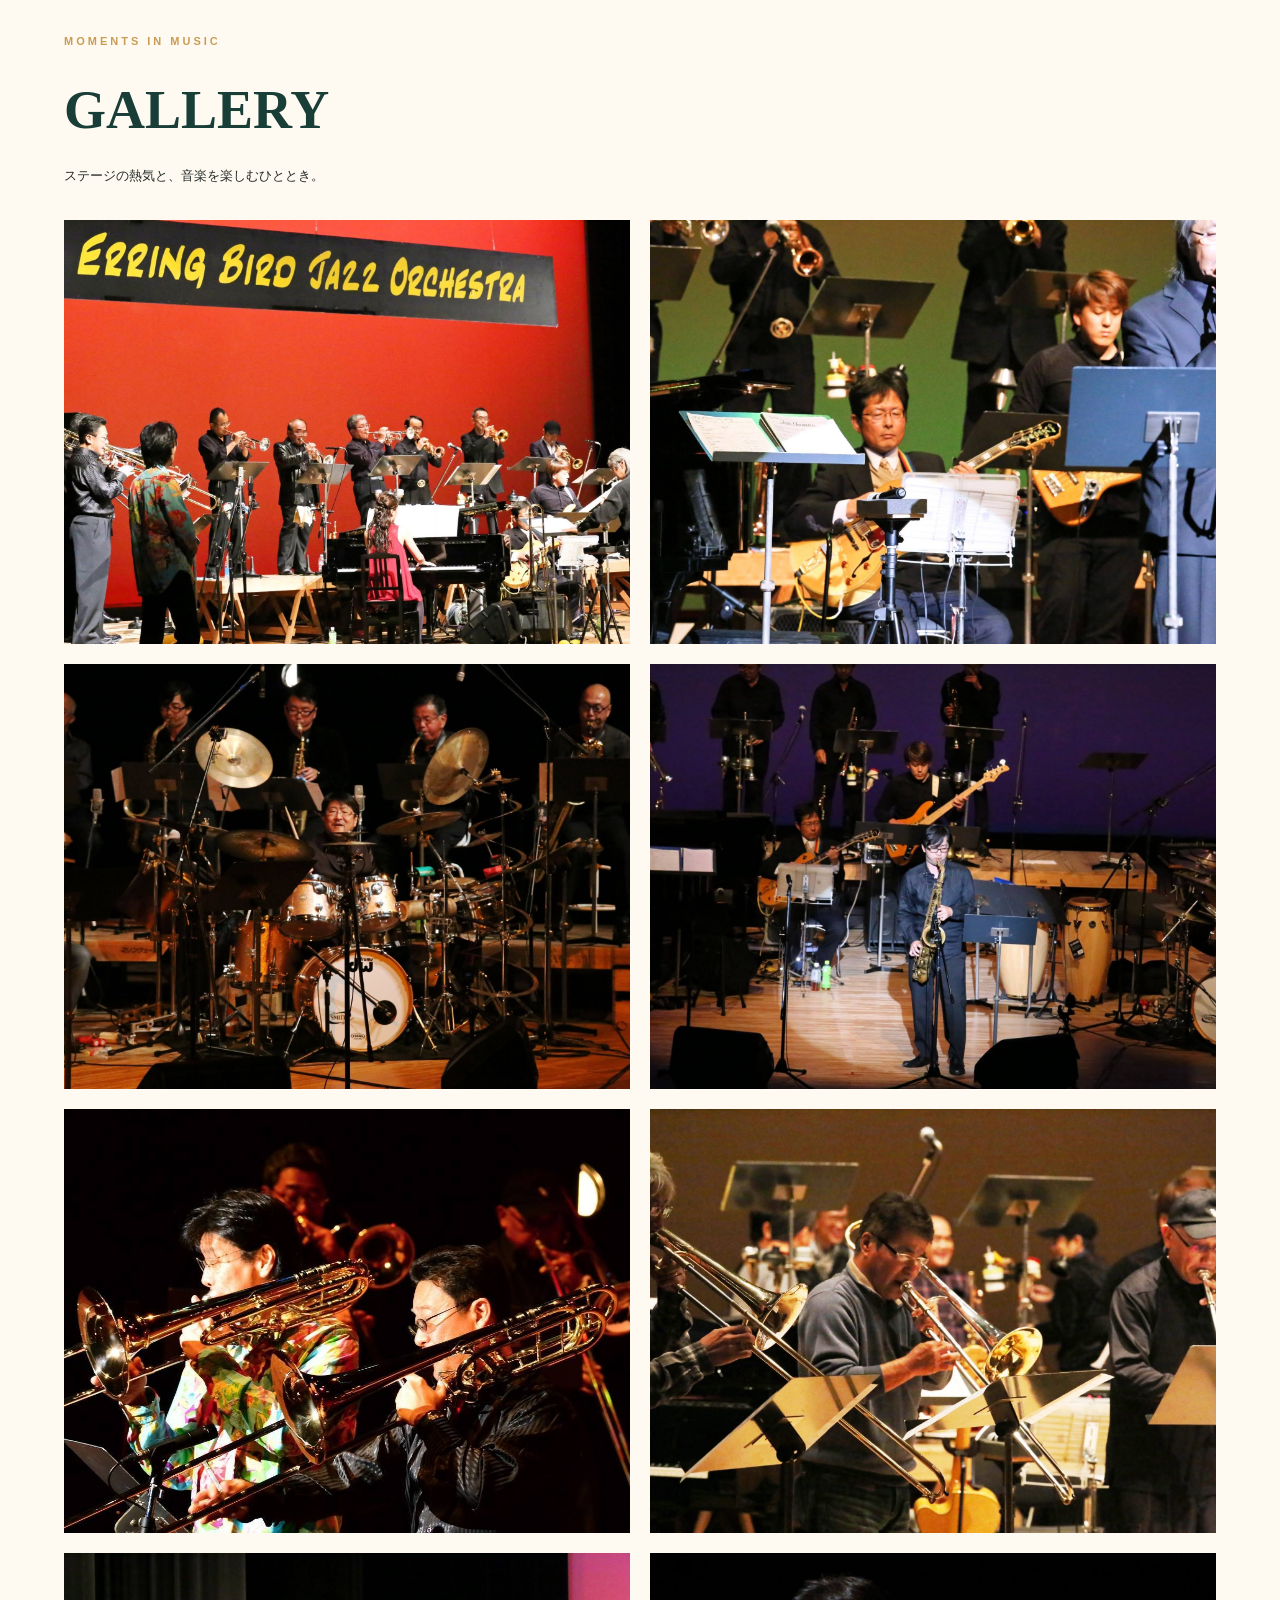
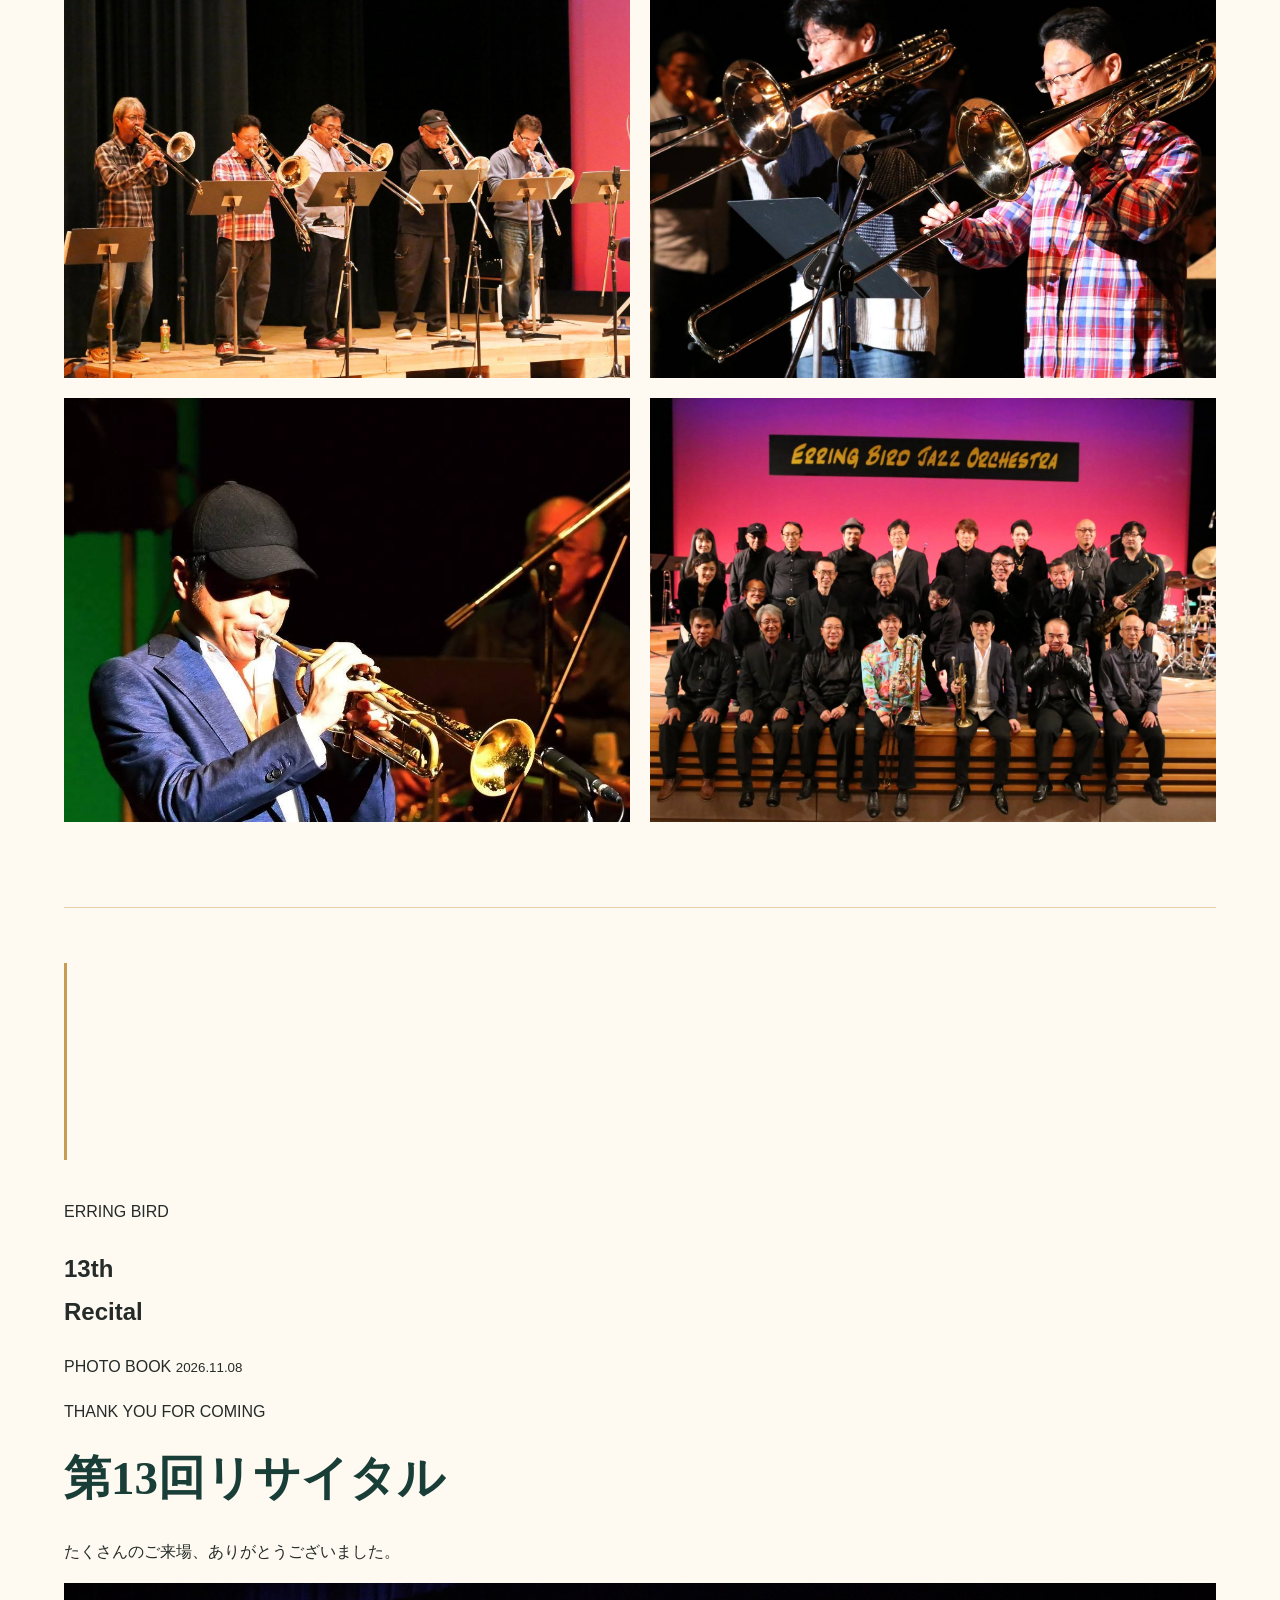
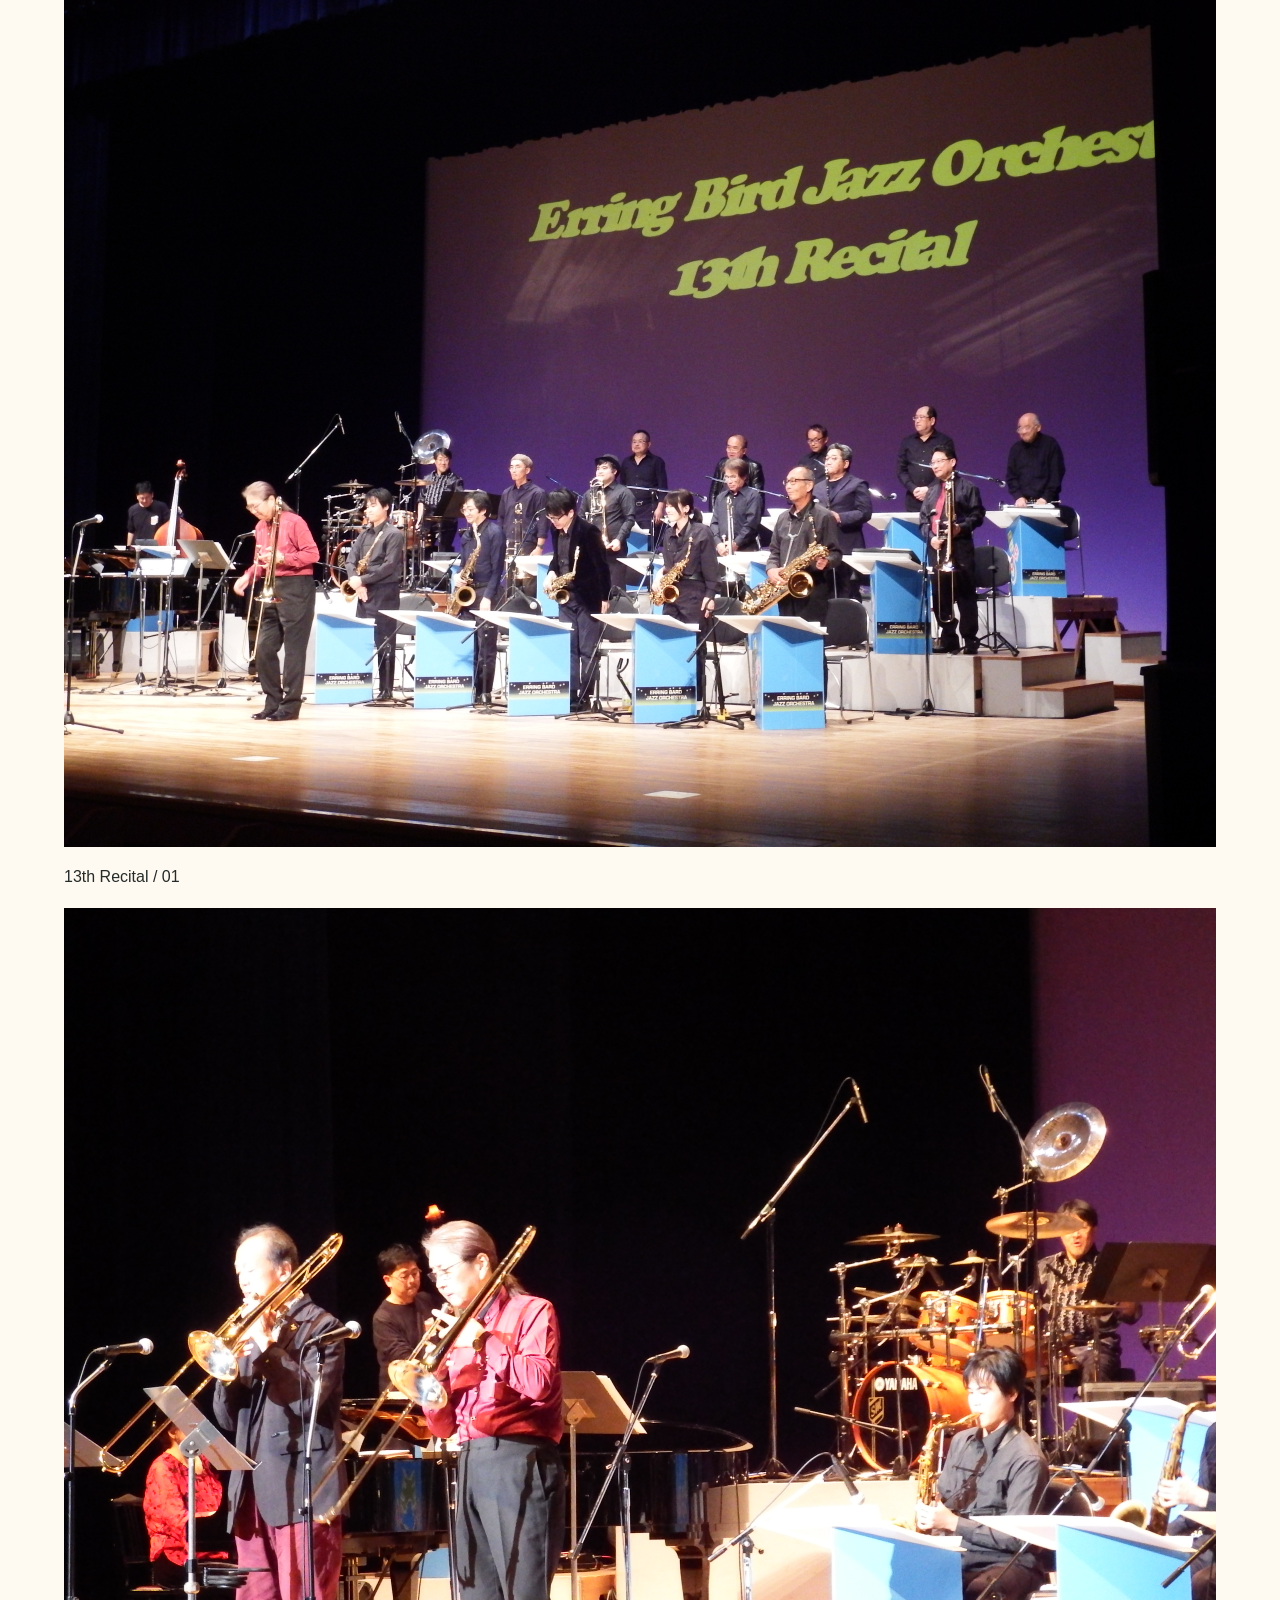
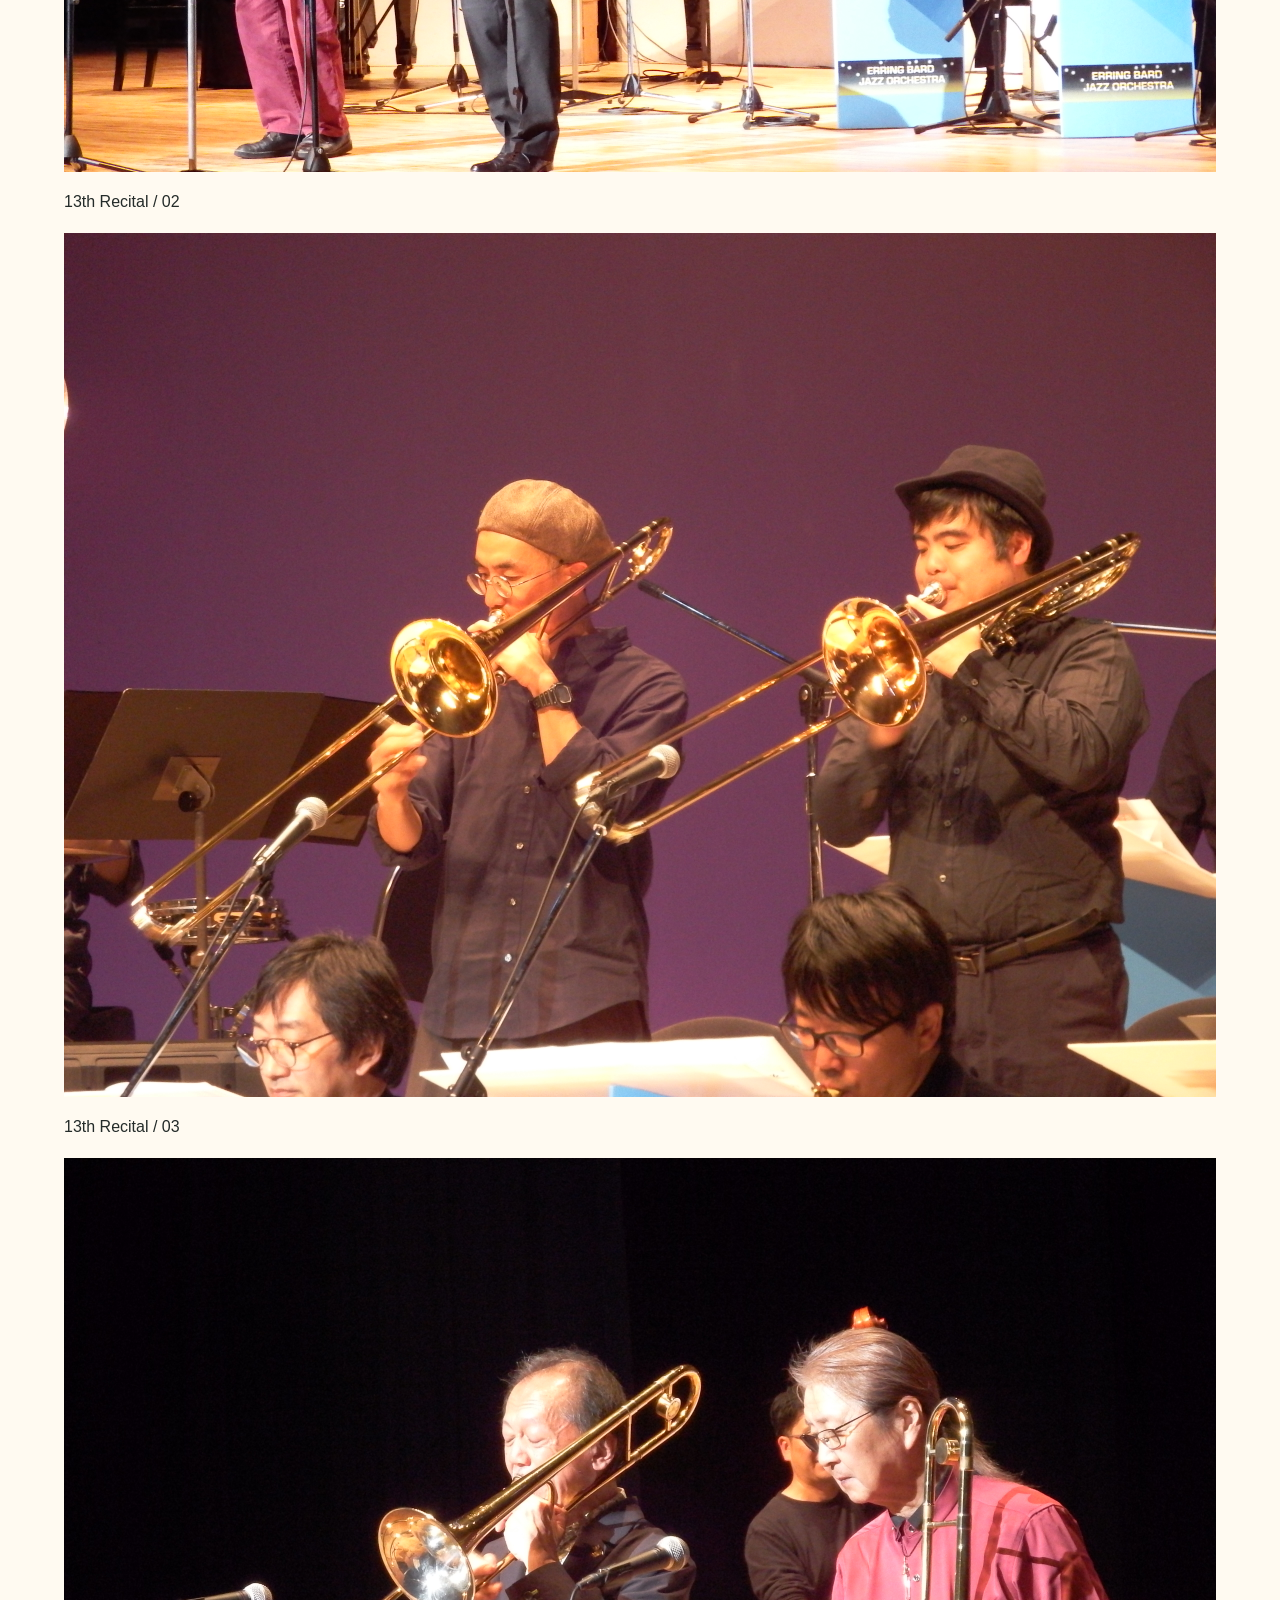
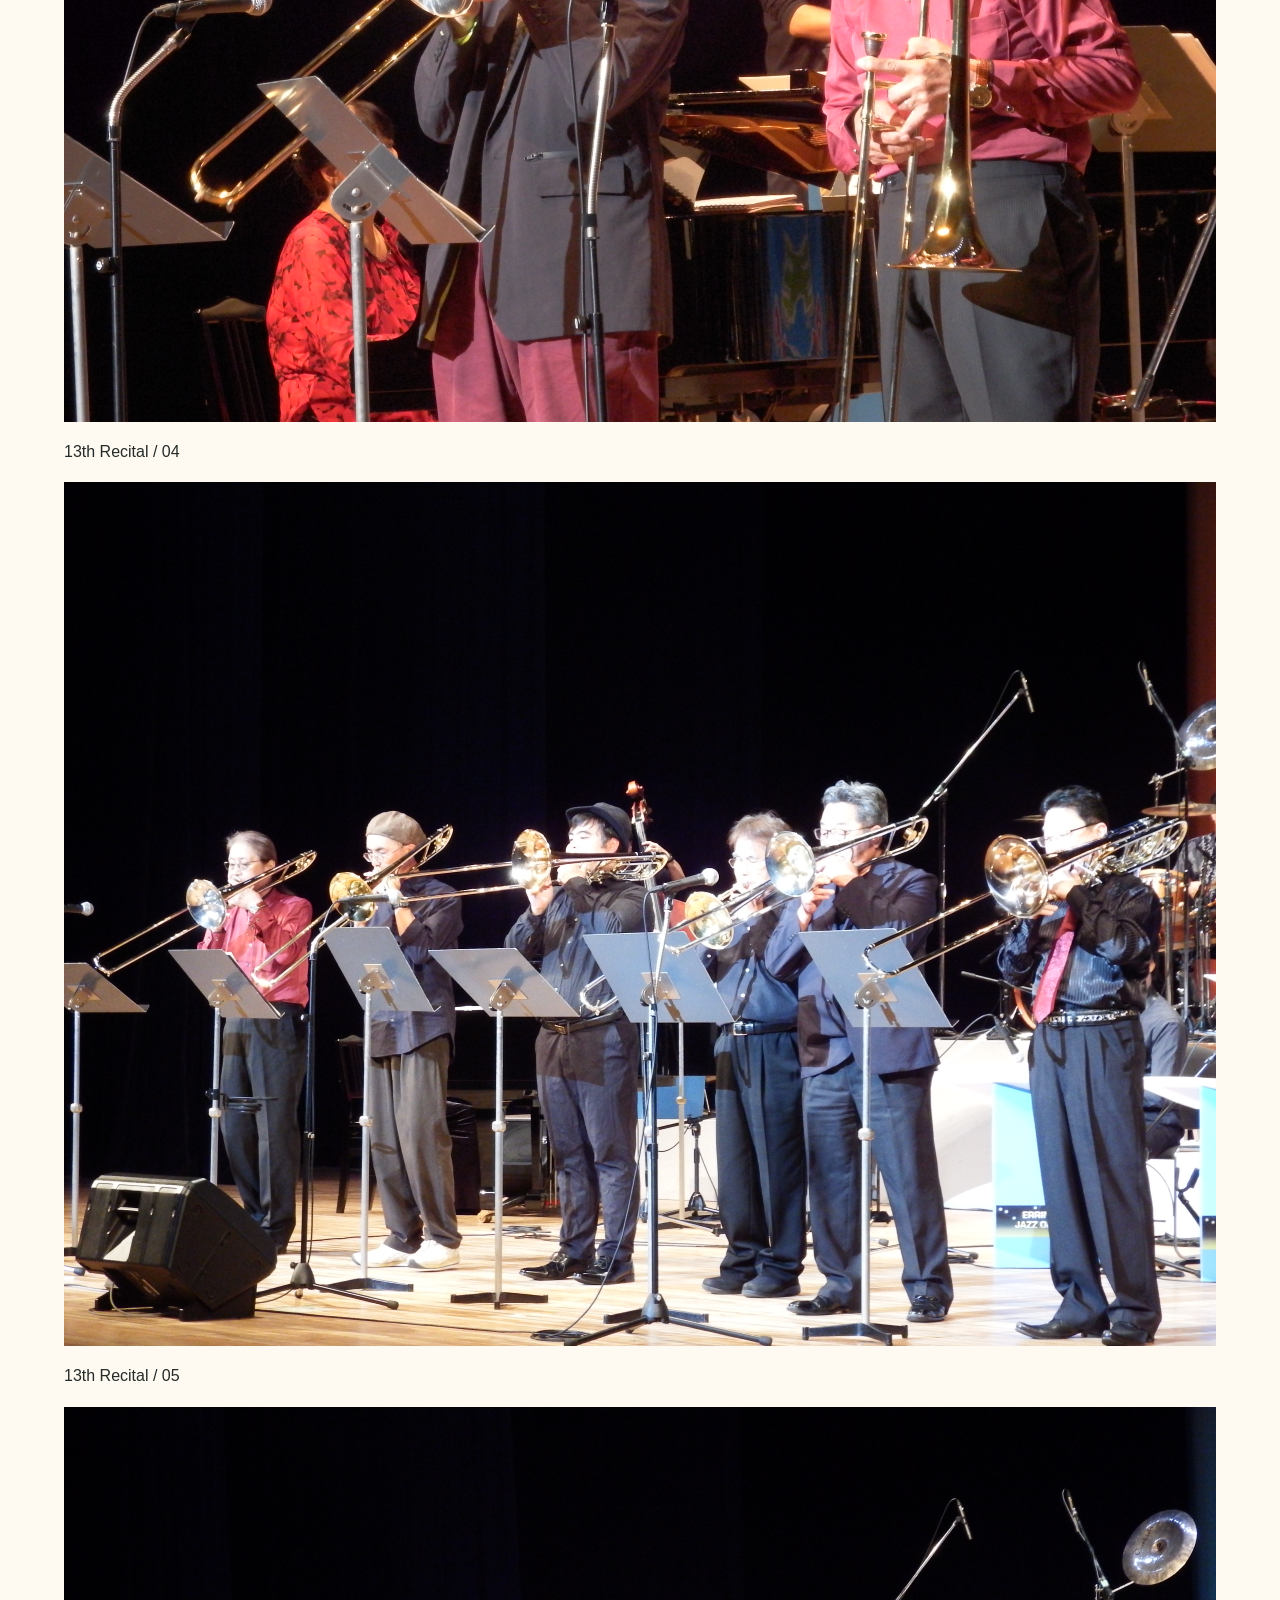
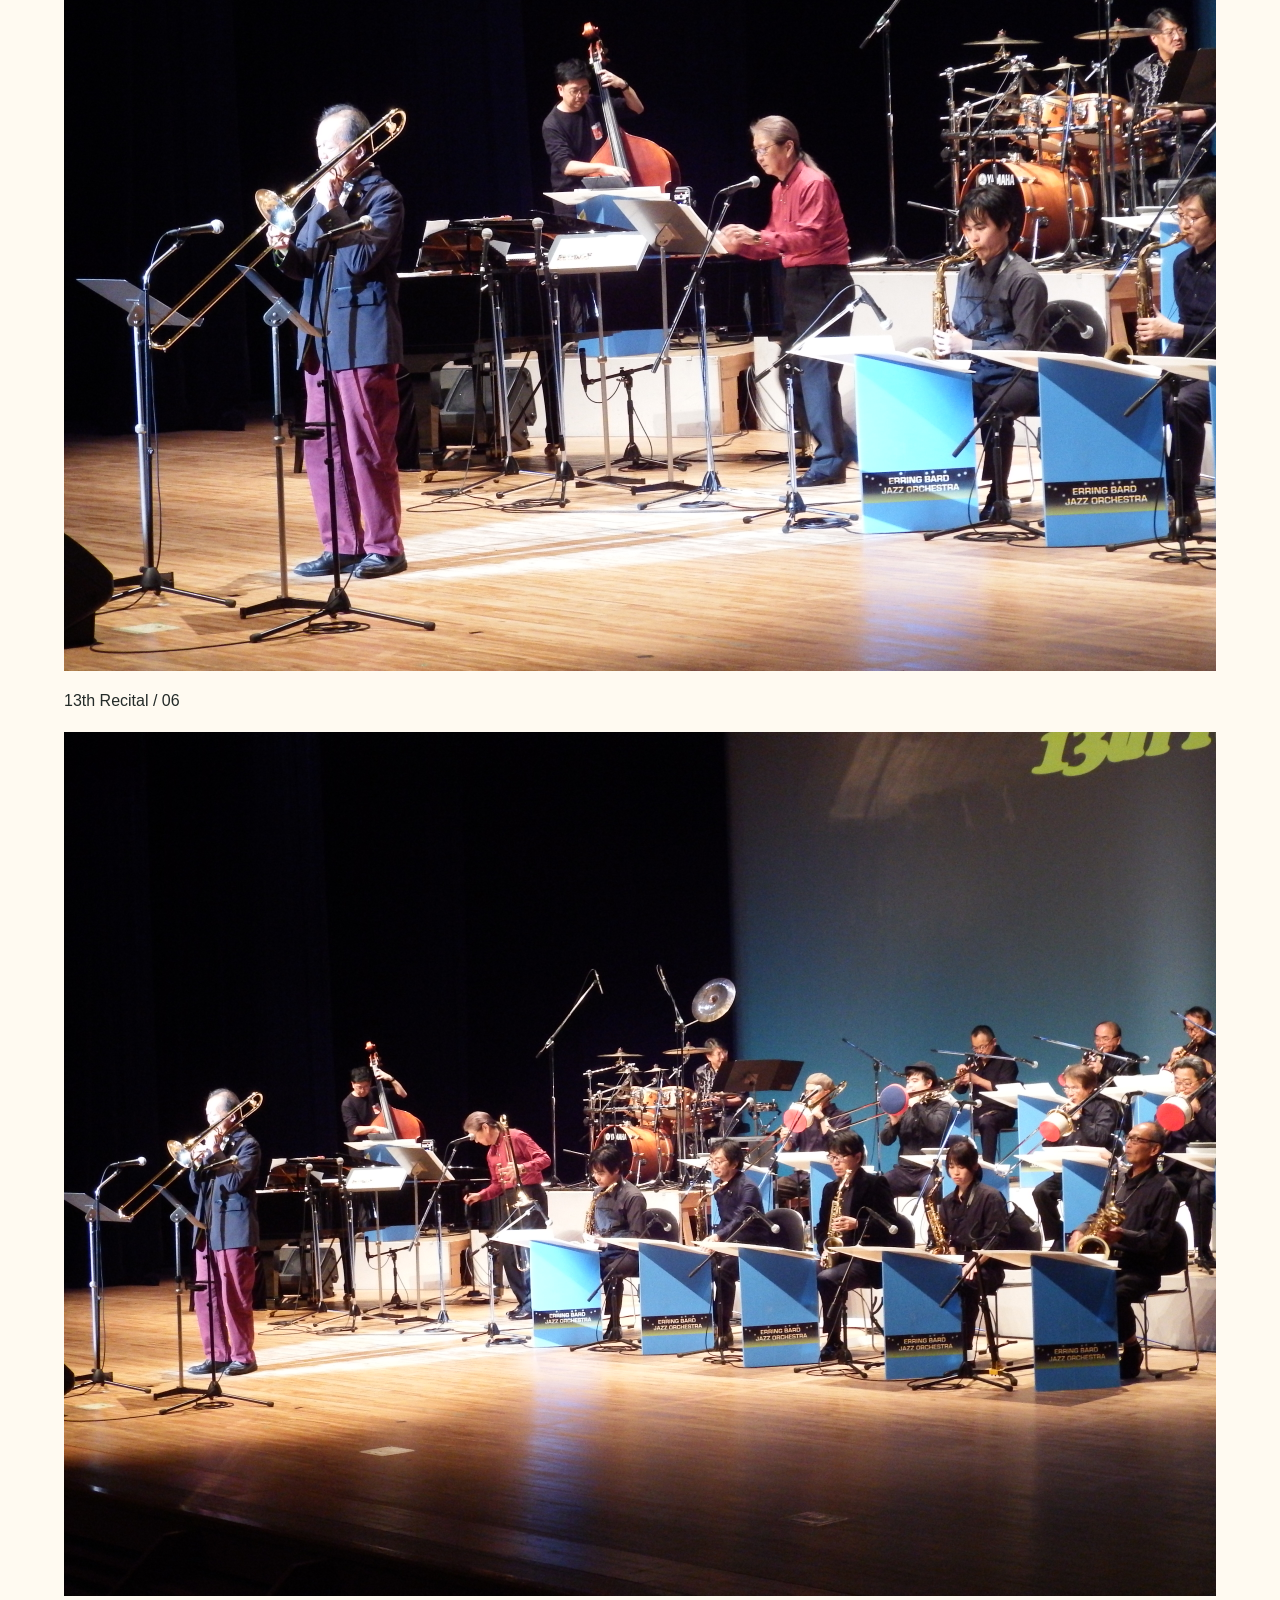
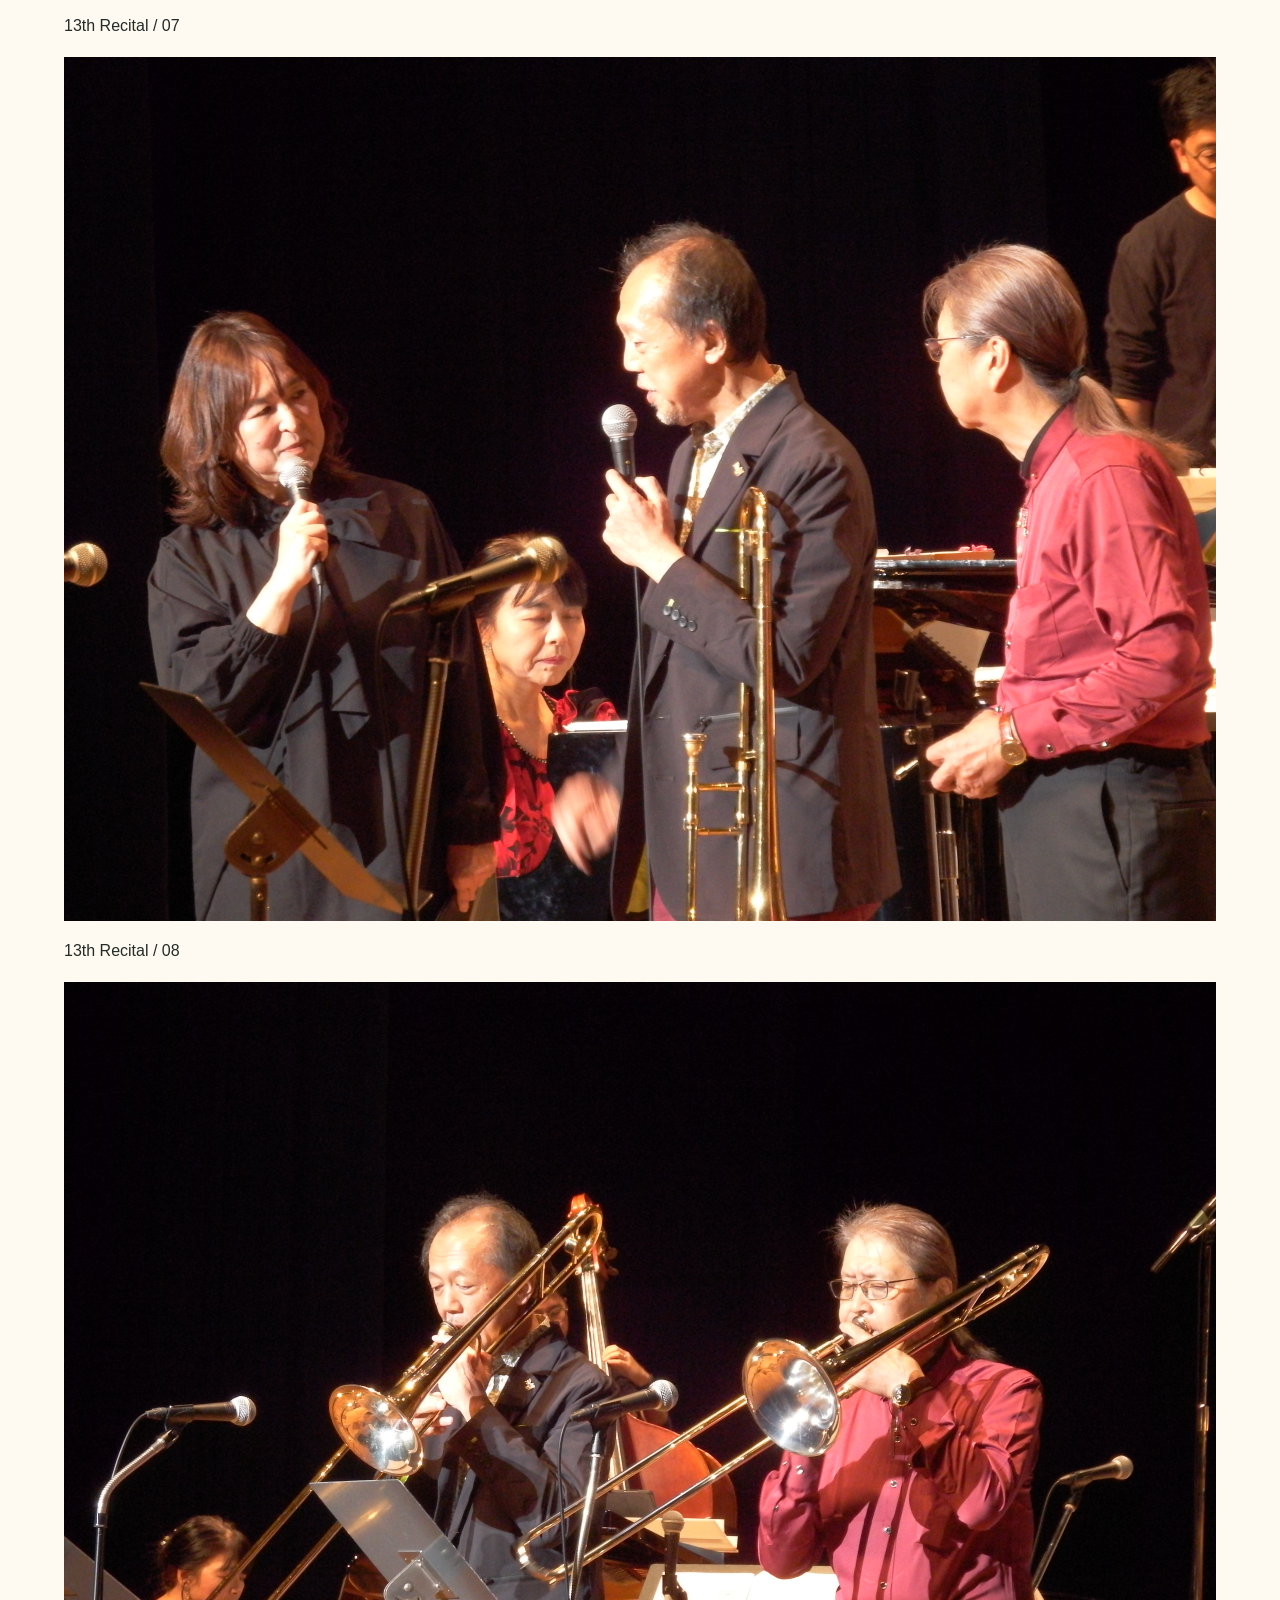
==== commit 752b9c5c: "Update index.html" ====
--- a/index.html
+++ b/index.html
@@ -419,109 +419,170 @@
     </div>
 
 
-<div class="recital-photo-grid">
-
-  <button class="recital-photo-card" type="button" aria-label="写真を拡大：第13回リサイタル 写真01">
-    <img src="./recital-01.JPG" alt="第13回リサイタル 写真1" loading="lazy" decoding="async">
-    <span class="recital-photo-number">01</span>
-  </button>
-
-  <button class="recital-photo-card" type="button" aria-label="写真を拡大：第13回リサイタル 写真02">
-    <img src="./recital-02.JPG" alt="第13回リサイタル 写真2" loading="lazy" decoding="async">
-    <span class="recital-photo-number">02</span>
-  </button>
-
-  <button class="recital-photo-card" type="button" aria-label="写真を拡大：第13回リサイタル 写真03">
-    <img src="./recital-03.JPG" alt="第13回リサイタル 写真3" loading="lazy" decoding="async">
-    <span class="recital-photo-number">03</span>
-  </button>
-
-  <button class="recital-photo-card" type="button" aria-label="写真を拡大：第13回リサイタル 写真04">
-    <img src="./recital-04.JPG" alt="第13回リサイタル 写真4" loading="lazy" decoding="async">
-    <span class="recital-photo-number">04</span>
-  </button>
-
-  <button class="recital-photo-card" type="button" aria-label="写真を拡大：第13回リサイタル 写真05">
-    <img src="./recital-05.JPG" alt="第13回リサイタル 写真5" loading="lazy" decoding="async">
-    <span class="recital-photo-number">05</span>
-  </button>
-
-  <button class="recital-photo-card" type="button" aria-label="写真を拡大：第13回リサイタル 写真06">
-    <img src="./recital-06.JPG" alt="第13回リサイタル 写真6" loading="lazy" decoding="async">
-    <span class="recital-photo-number">06</span>
-  </button>
-
-  <button class="recital-photo-card" type="button" aria-label="写真を拡大：第13回リサイタル 写真07">
-    <img src="./recital-07.JPG" alt="第13回リサイタル 写真7" loading="lazy" decoding="async">
-    <span class="recital-photo-number">07</span>
-  </button>
-
-  <button class="recital-photo-card" type="button" aria-label="写真を拡大：第13回リサイタル 写真08">
-    <img src="./recital-08.JPG" alt="第13回リサイタル 写真8" loading="lazy" decoding="async">
-    <span class="recital-photo-number">08</span>
-  </button>
-
-  <button class="recital-photo-card" type="button" aria-label="写真を拡大：第13回リサイタル 写真09">
-    <img src="./recital-09.JPG" alt="第13回リサイタル 写真9" loading="lazy" decoding="async">
-    <span class="recital-photo-number">09</span>
-  </button>
-
-  <button class="recital-photo-card" type="button" aria-label="写真を拡大：第13回リサイタル 写真10">
-    <img src="./recital-10.JPG" alt="第13回リサイタル 写真10" loading="lazy" decoding="async">
-    <span class="recital-photo-number">10</span>
-  </button>
-
-  <button class="recital-photo-card" type="button" aria-label="写真を拡大：第13回リサイタル 写真11">
-    <img src="./recital-11.JPG" alt="第13回リサイタル 写真11" loading="lazy" decoding="async">
-    <span class="recital-photo-number">11</span>
-  </button>
-
-  <button class="recital-photo-card" type="button" aria-label="写真を拡大：第13回リサイタル 写真12">
-    <img src="./recital-12.JPG" alt="第13回リサイタル 写真12" loading="lazy" decoding="async">
-    <span class="recital-photo-number">12</span>
-  </button>
-
-  <button class="recital-photo-card" type="button" aria-label="写真を拡大：第13回リサイタル 写真13">
-    <img src="./recital-13.JPG" alt="第13回リサイタル 写真13" loading="lazy" decoding="async">
-    <span class="recital-photo-number">13</span>
-  </button>
-
-  <button class="recital-photo-card" type="button" aria-label="写真を拡大：第13回リサイタル 写真14">
-    <img src="./recital-14.JPG" alt="第13回リサイタル 写真14" loading="lazy" decoding="async">
-    <span class="recital-photo-number">14</span>
-  </button>
-
-  <button class="recital-photo-card" type="button" aria-label="写真を拡大：第13回リサイタル 写真15">
-    <img src="./recital-15.JPG" alt="第13回リサイタル 写真15" loading="lazy" decoding="async">
-    <span class="recital-photo-number">15</span>
-  </button>
-
-  <button class="recital-photo-card" type="button" aria-label="写真を拡大：第13回リサイタル 写真16">
-    <img src="./recital-16.JPG" alt="第13回リサイタル 写真16" loading="lazy" decoding="async">
-    <span class="recital-photo-number">16</span>
-  </button>
-
-  <button class="recital-photo-card" type="button" aria-label="写真を拡大：第13回リサイタル 写真17">
-    <img src="./recital-17.JPG" alt="第13回リサイタル 写真17" loading="lazy" decoding="async">
-    <span class="recital-photo-number">17</span>
-  </button>
-
-  <button class="recital-photo-card" type="button" aria-label="写真を拡大：第13回リサイタル 写真18">
-    <img src="./recital-18.JPG" alt="第13回リサイタル 写真18" loading="lazy" decoding="async">
-    <span class="recital-photo-number">18</span>
-  </button>
-
-  <button class="recital-photo-card" type="button" aria-label="写真を拡大：第13回リサイタル 写真19">
-    <img src="./recital-19.JPG" alt="第13回リサイタル 写真19" loading="lazy" decoding="async">
-    <span class="recital-photo-number">19</span>
-  </button>
-
-  <button class="recital-photo-card" type="button" aria-label="写真を拡大：第13回リサイタル 写真20">
-    <img src="./recital-20.JPG" alt="第13回リサイタル 写真20" loading="lazy" decoding="async">
-    <span class="recital-photo-number">20</span>
-  </button>
+
+<!-- 第13回リサイタル フォトブック -->
+<div class="recital-book-area">
+
+  <div class="recital-book-wrapper">
+    <div id="recitalBook">
+
+      <!-- 表紙 -->
+      <div class="cover">
+        <p>ERRING BIRD</p>
+        <h1>13th<br>Recital</h1>
+        <span>PHOTO BOOK</span>
+        <small>2026.11.08</small>
+      </div>
+
+      <!-- 表紙の内側 -->
+      <div class="inside-cover">
+        <p>THANK YOU FOR COMING</p>
+        <h2>第13回リサイタル</h2>
+        <p>たくさんのご来場、ありがとうございました。</p>
+      </div>
+
+      <!-- 写真01 -->
+      <div class="photo-page">
+        <img src="./recital-01.JPG" alt="第13回リサイタル 写真01">
+        <p>13th Recital / 01</p>
+      </div>
+
+      <!-- 写真02 -->
+      <div class="photo-page">
+        <img src="./recital-02.JPG" alt="第13回リサイタル 写真02">
+        <p>13th Recital / 02</p>
+      </div>
+
+      <!-- 写真03 -->
+      <div class="photo-page">
+        <img src="./recital-03.JPG" alt="第13回リサイタル 写真03">
+        <p>13th Recital / 03</p>
+      </div>
+
+      <!-- 写真04 -->
+      <div class="photo-page">
+        <img src="./recital-04.JPG" alt="第13回リサイタル 写真04">
+        <p>13th Recital / 04</p>
+      </div>
+
+      <!-- 写真05 -->
+      <div class="photo-page">
+        <img src="./recital-05.JPG" alt="第13回リサイタル 写真05">
+        <p>13th Recital / 05</p>
+      </div>
+
+      <!-- 写真06 -->
+      <div class="photo-page">
+        <img src="./recital-06.JPG" alt="第13回リサイタル 写真06">
+        <p>13th Recital / 06</p>
+      </div>
+
+      <!-- 写真07 -->
+      <div class="photo-page">
+        <img src="./recital-07.JPG" alt="第13回リサイタル 写真07">
+        <p>13th Recital / 07</p>
+      </div>
+
+      <!-- 写真08 -->
+      <div class="photo-page">
+        <img src="./recital-08.JPG" alt="第13回リサイタル 写真08">
+        <p>13th Recital / 08</p>
+      </div>
+
+      <!-- 写真09 -->
+      <div class="photo-page">
+        <img src="./recital-09.JPG" alt="第13回リサイタル 写真09">
+        <p>13th Recital / 09</p>
+      </div>
+
+      <!-- 写真10 -->
+      <div class="photo-page">
+        <img src="./recital-10.JPG" alt="第13回リサイタル 写真10">
+        <p>13th Recital / 10</p>
+      </div>
+
+      <!-- 写真11 -->
+      <div class="photo-page">
+        <img src="./recital-11.JPG" alt="第13回リサイタル 写真11">
+        <p>13th Recital / 11</p>
+      </div>
+
+      <!-- 写真12 -->
+      <div class="photo-page">
+        <img src="./recital-12.JPG" alt="第13回リサイタル 写真12">
+        <p>13th Recital / 12</p>
+      </div>
+
+      <!-- 写真13 -->
+      <div class="photo-page">
+        <img src="./recital-13.JPG" alt="第13回リサイタル 写真13">
+        <p>13th Recital / 13</p>
+      </div>
+
+      <!-- 写真14 -->
+      <div class="photo-page">
+        <img src="./recital-14.JPG" alt="第13回リサイタル 写真14">
+        <p>13th Recital / 14</p>
+      </div>
+
+      <!-- 写真15 -->
+      <div class="photo-page">
+        <img src="./recital-15.JPG" alt="第13回リサイタル 写真15">
+        <p>13th Recital / 15</p>
+      </div>
+
+      <!-- 写真16 -->
+      <div class="photo-page">
+        <img src="./recital-16.JPG" alt="第13回リサイタル 写真16">
+        <p>13th Recital / 16</p>
+      </div>
+
+      <!-- 写真17 -->
+      <div class="photo-page">
+        <img src="./recital-17.JPG" alt="第13回リサイタル 写真17">
+        <p>13th Recital / 17</p>
+      </div>
+
+      <!-- 写真18 -->
+      <div class="photo-page">
+        <img src="./recital-18.JPG" alt="第13回リサイタル 写真18">
+        <p>13th Recital / 18</p>
+      </div>
+
+      <!-- 写真19 -->
+      <div class="photo-page">
+        <img src="./recital-19.JPG" alt="第13回リサイタル 写真19">
+        <p>13th Recital / 19</p>
+      </div>
+
+      <!-- 写真20 -->
+      <div class="photo-page">
+        <img src="./recital-20.JPG" alt="第13回リサイタル 写真20">
+        <p>13th Recital / 20</p>
+      </div>
+
+      <!-- 裏表紙 -->
+      <div class="back-cover">
+        <p>ERRING BIRD<br>JAZZ ORCHESTRA</p>
+        <span>THANK YOU!</span>
+      </div>
+
+    </div>
+  </div>
+
+  <!-- ページ操作 -->
+  <div class="book-controls">
+    <button id="recitalPrevPage" type="button">← 前のページ</button>
+    <span id="recitalPageNumber">表紙</span>
+    <button id="recitalNextPage" type="button">次のページ →</button>
+  </div>
+
+  <p class="book-hint">
+    ページの左右をクリックしてもめくれます
+  </p>
 
 </div>
+
 
   </div>
 </section>
@@ -1309,6 +1370,7 @@
 </div>
 
     
+<script src="https://cdn.jsdelivr.net/npm/page-flip@2.0.7/dist/js/page-flip.browser.min.js"></script>
 <script src="./script.js"></script>
 </body>
 </html>
--- a/style.css
+++ b/style.css
@@ -2861,3 +2861,10 @@
     gap: 7px;
   }
 }
+
+/* 第13回リサイタル終了報告：見出しの色を統一 */
+.recital-ended .next-concert-label,
+.recital-ended .next-concert-number,
+.recital-ended .next-concert-info h3 {
+  color: #c99c55;
+}
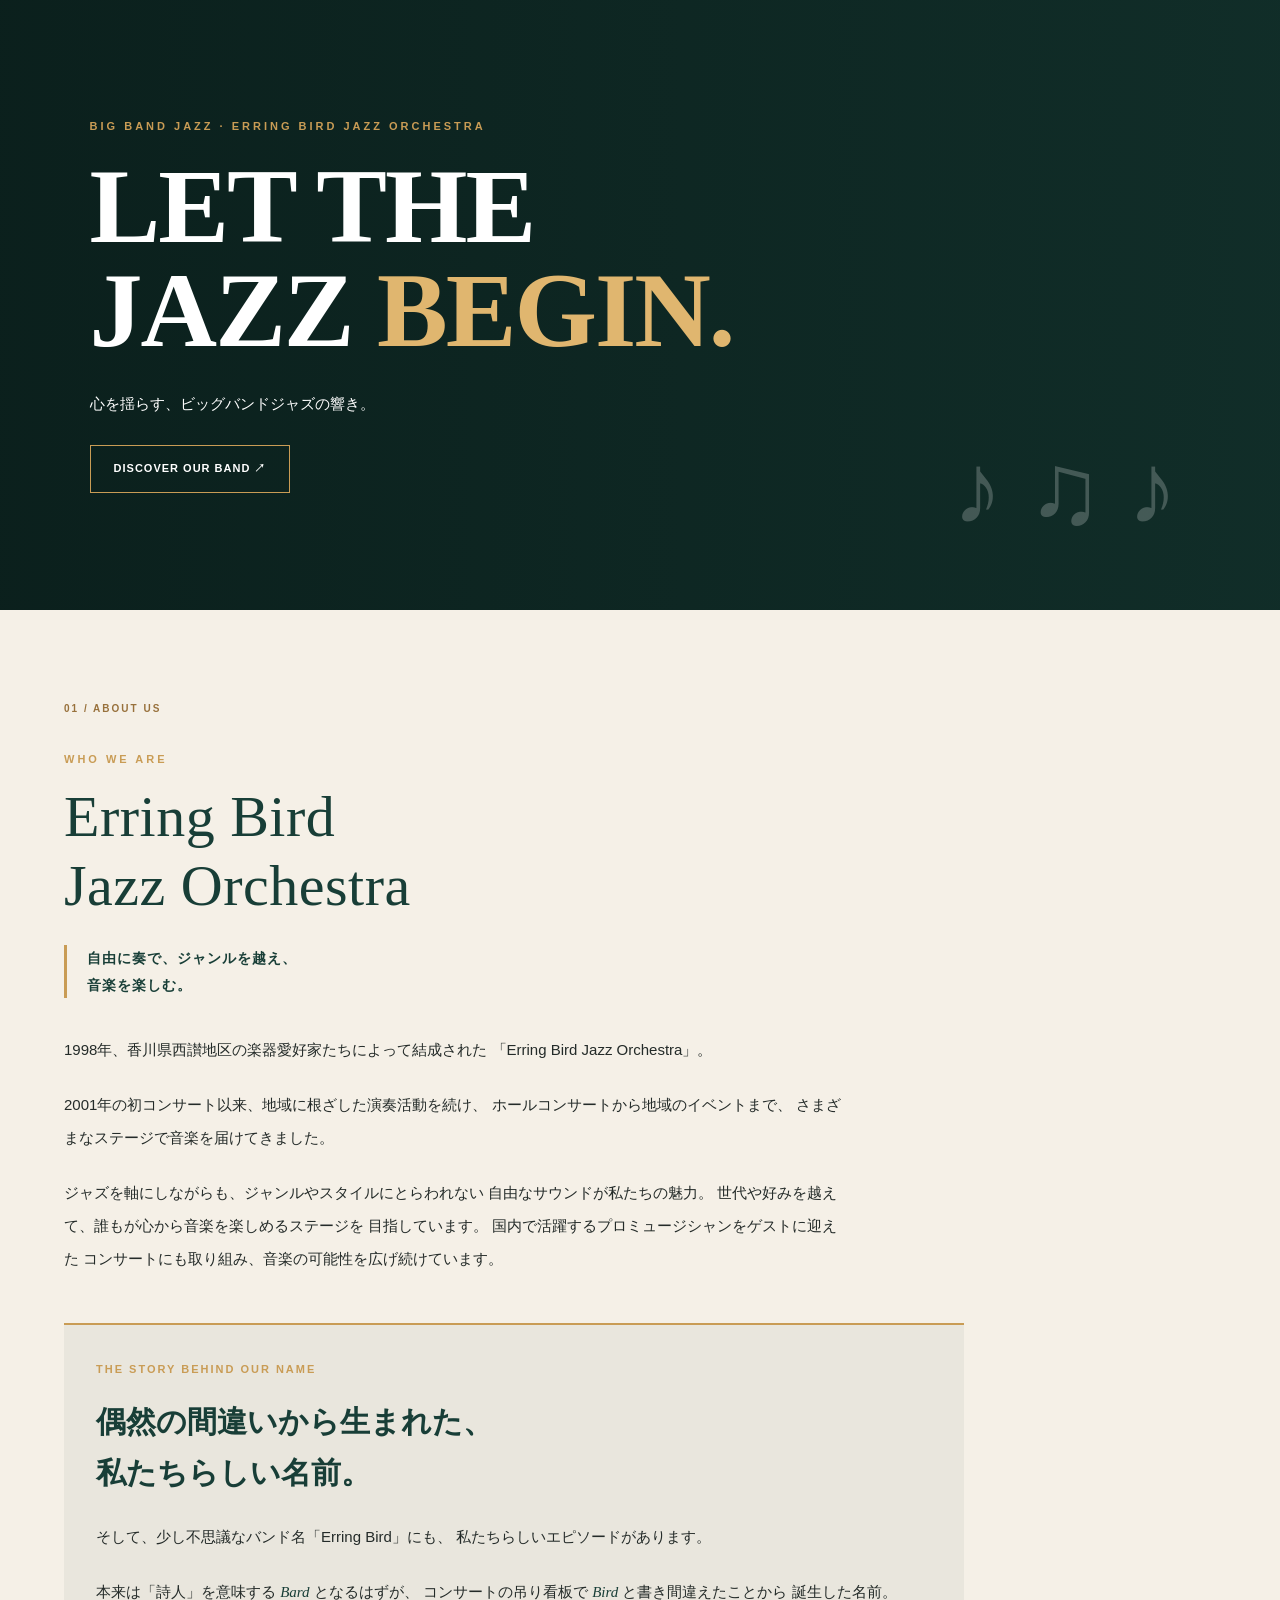
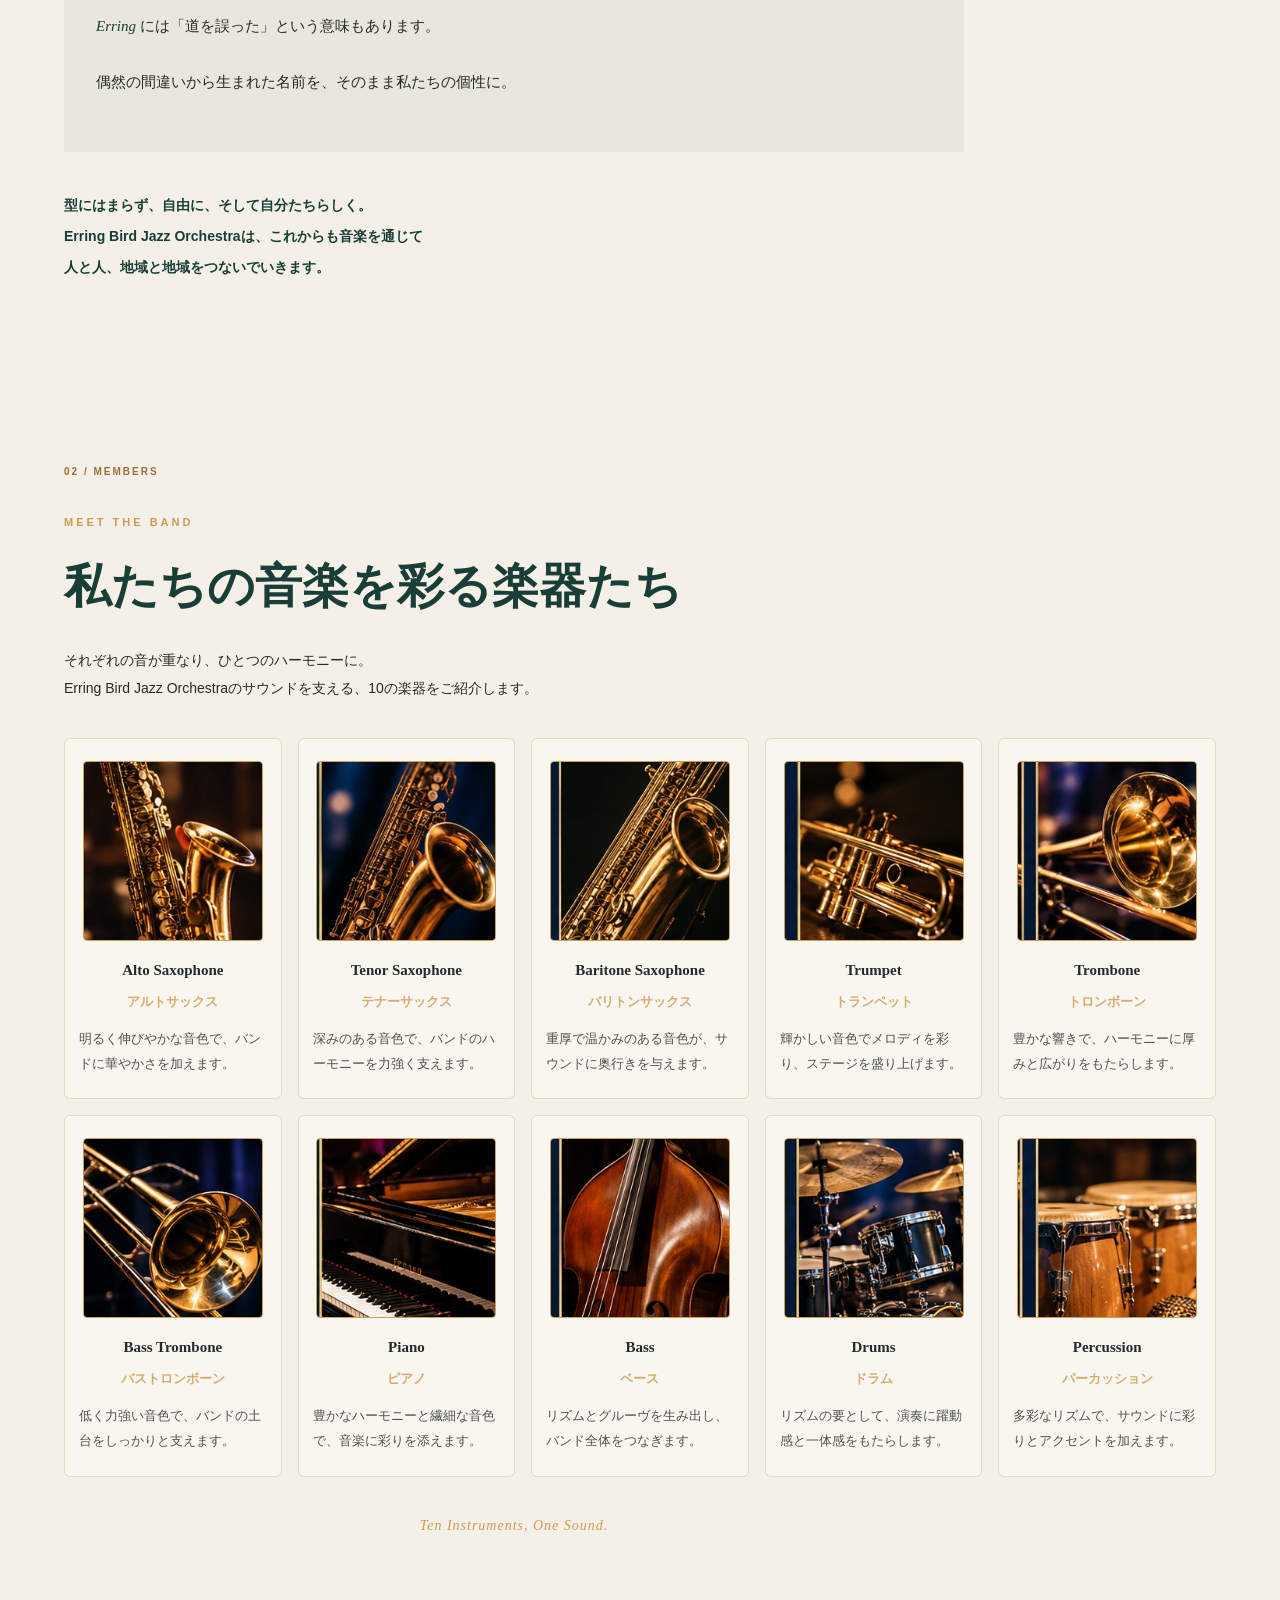
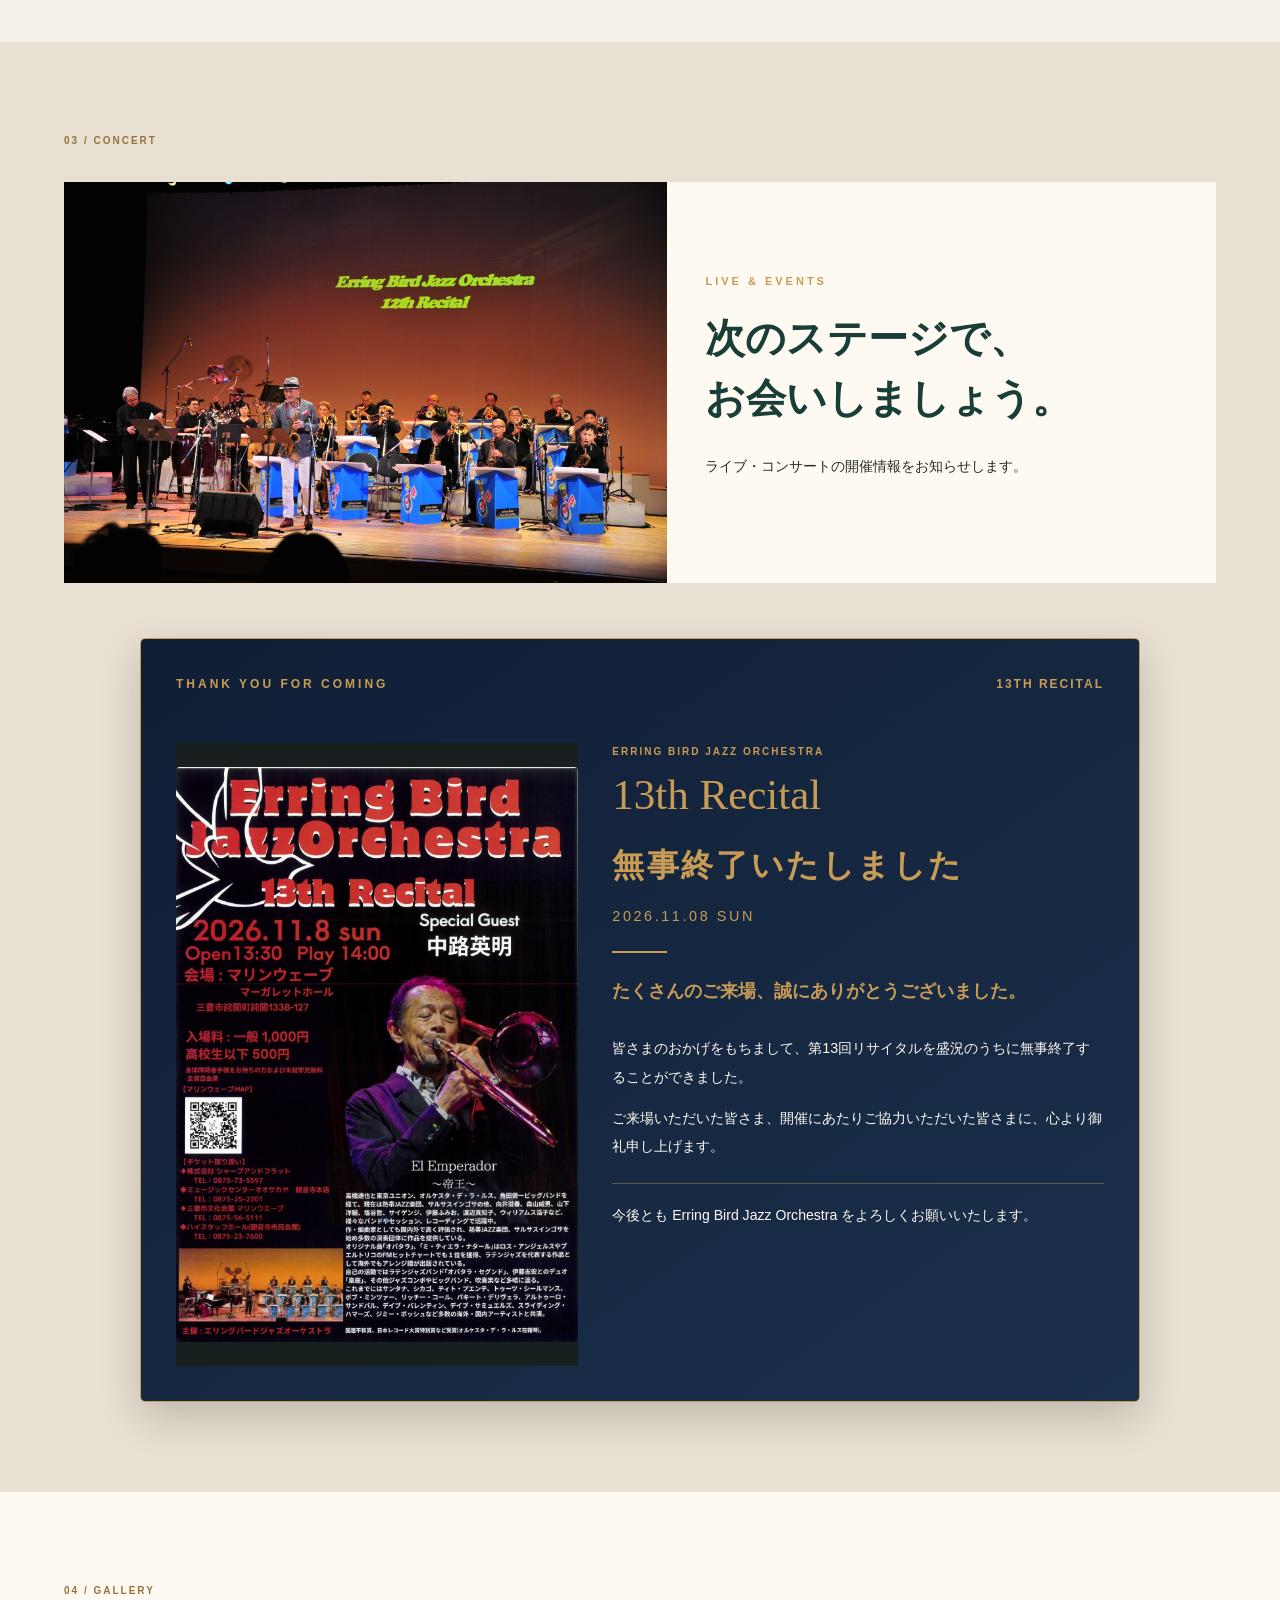
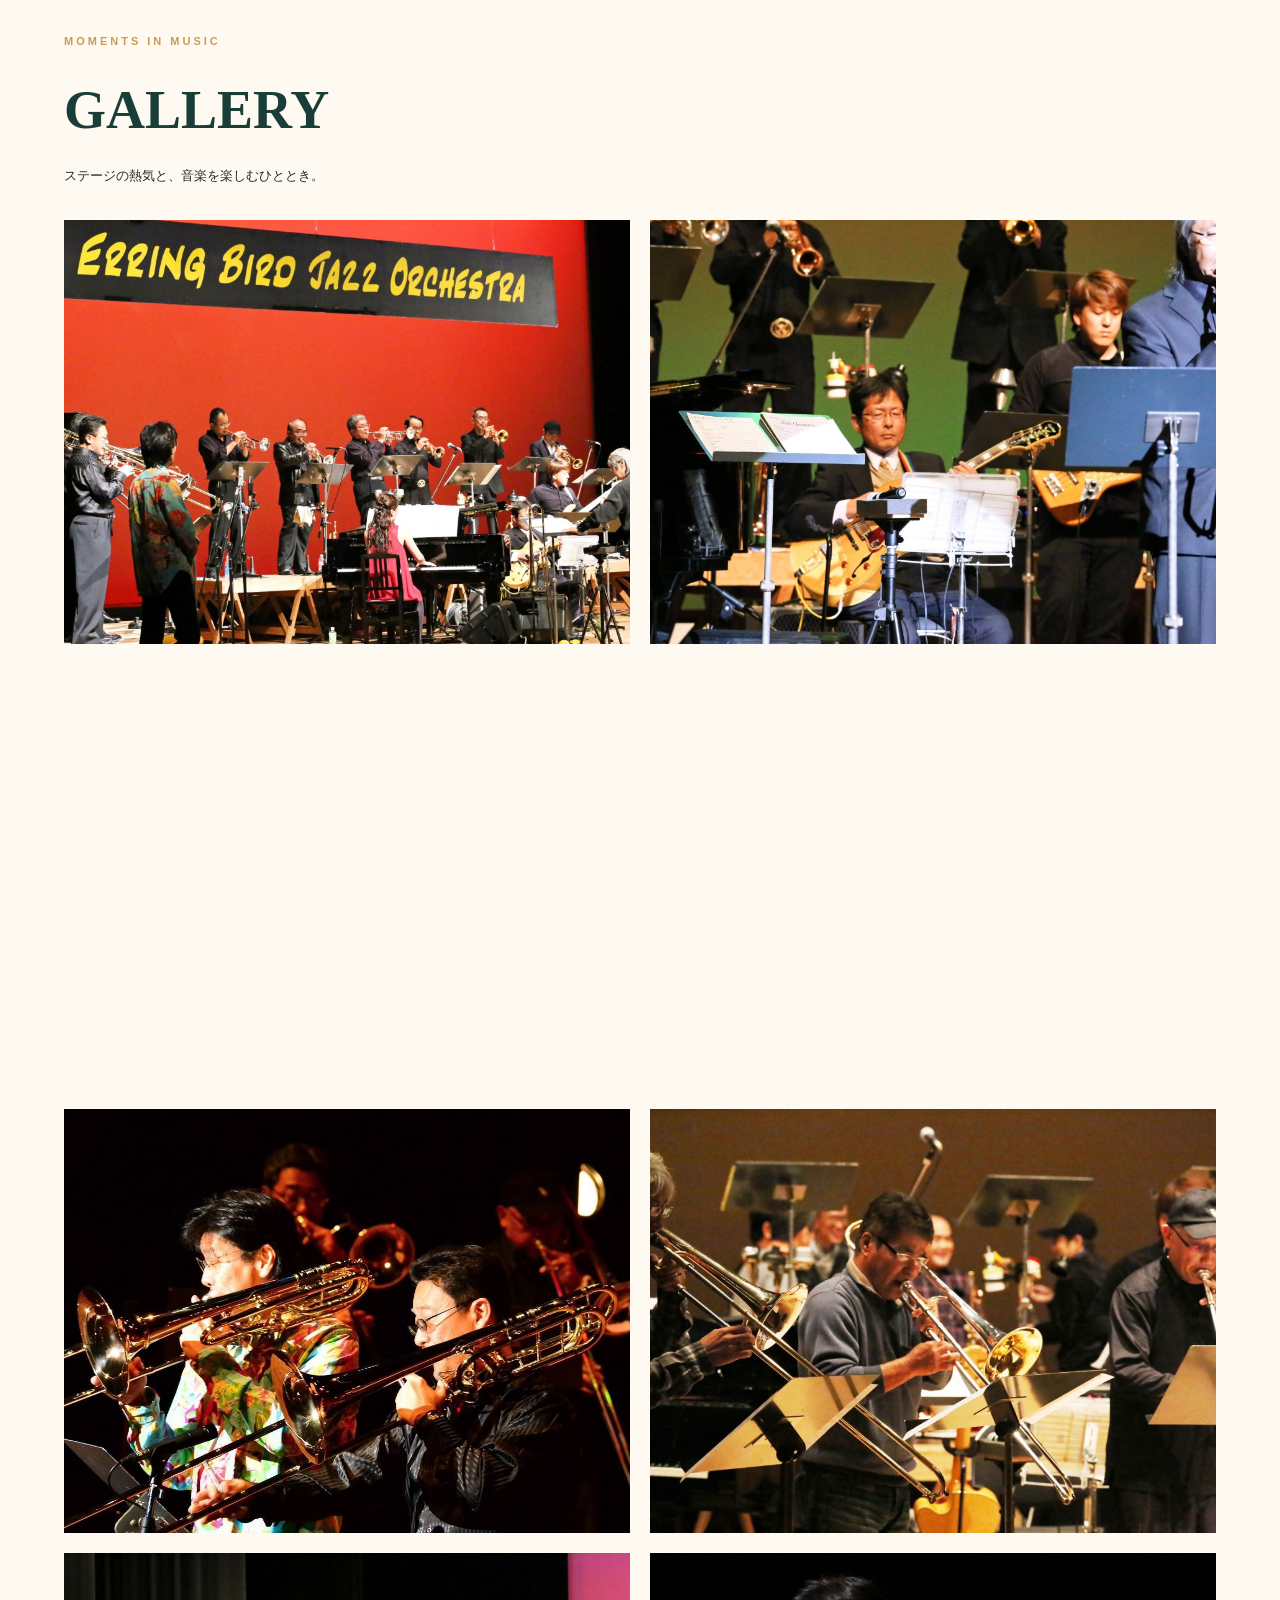
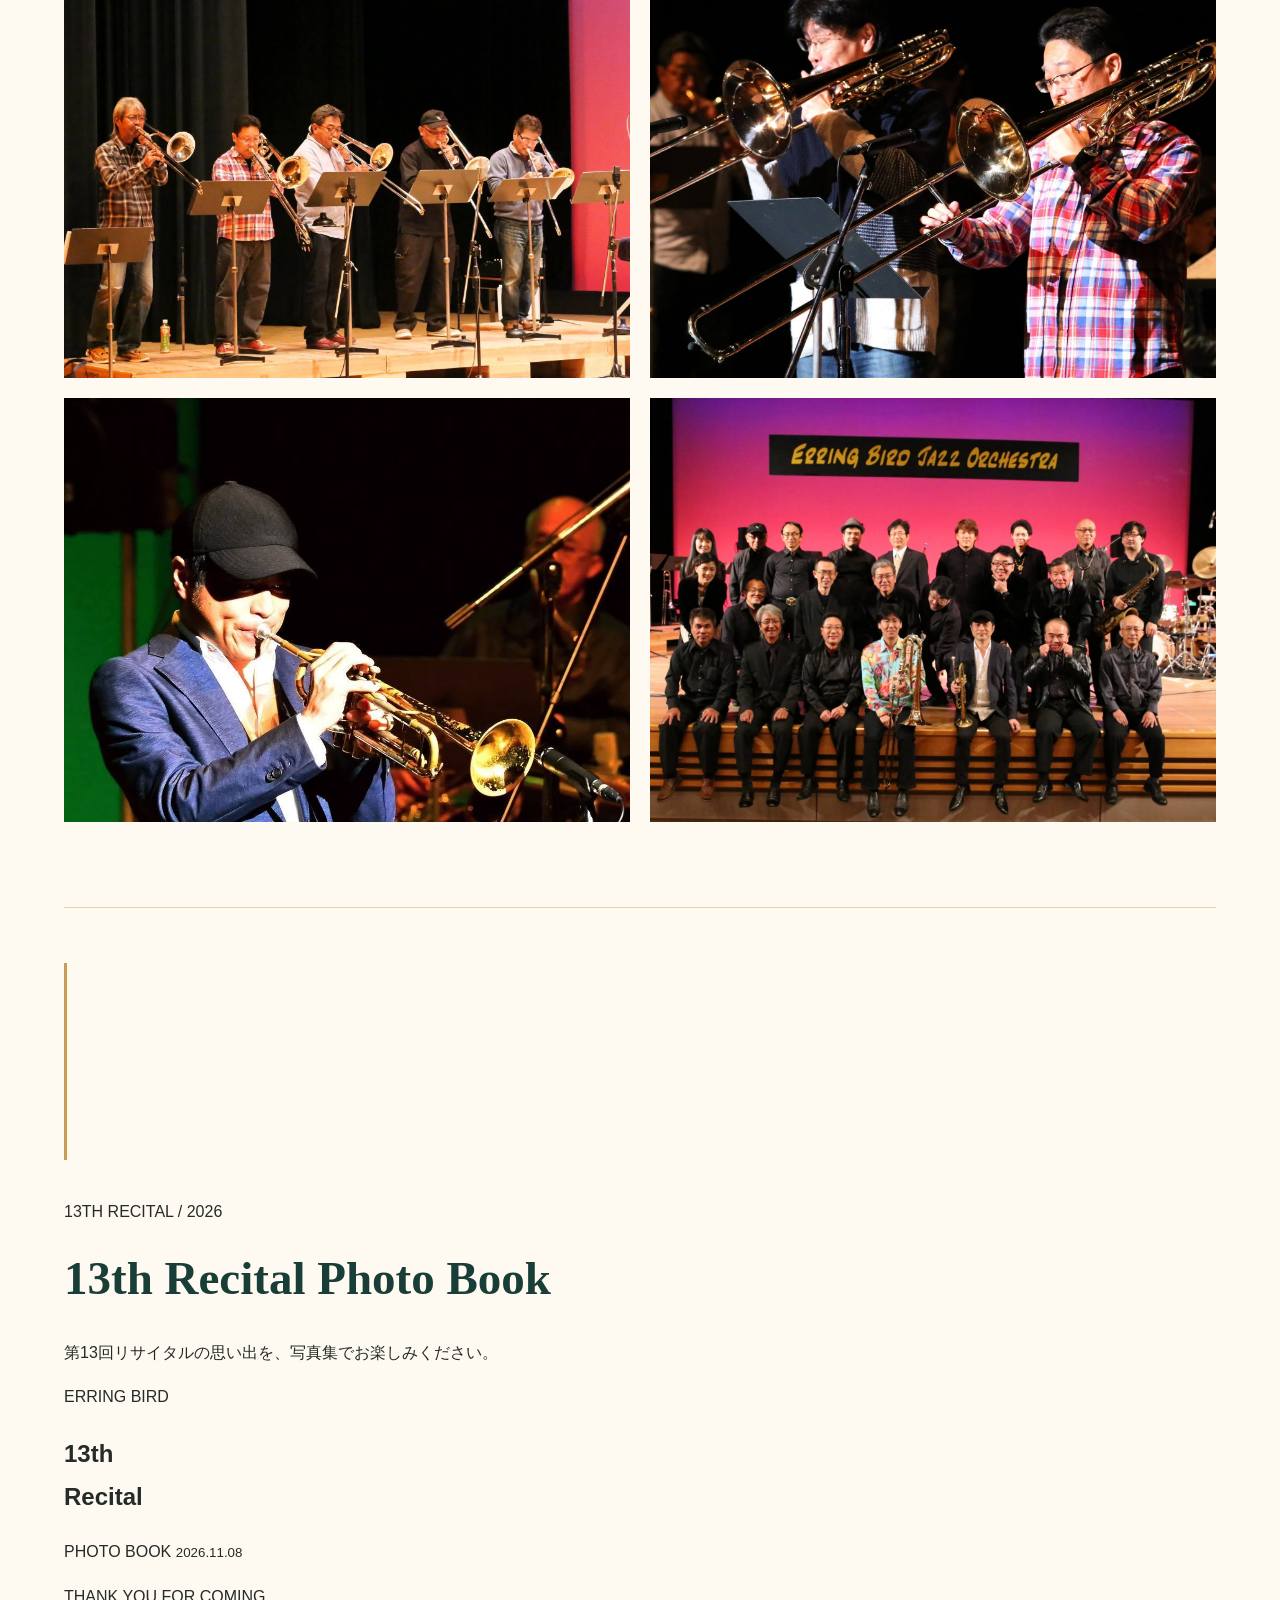
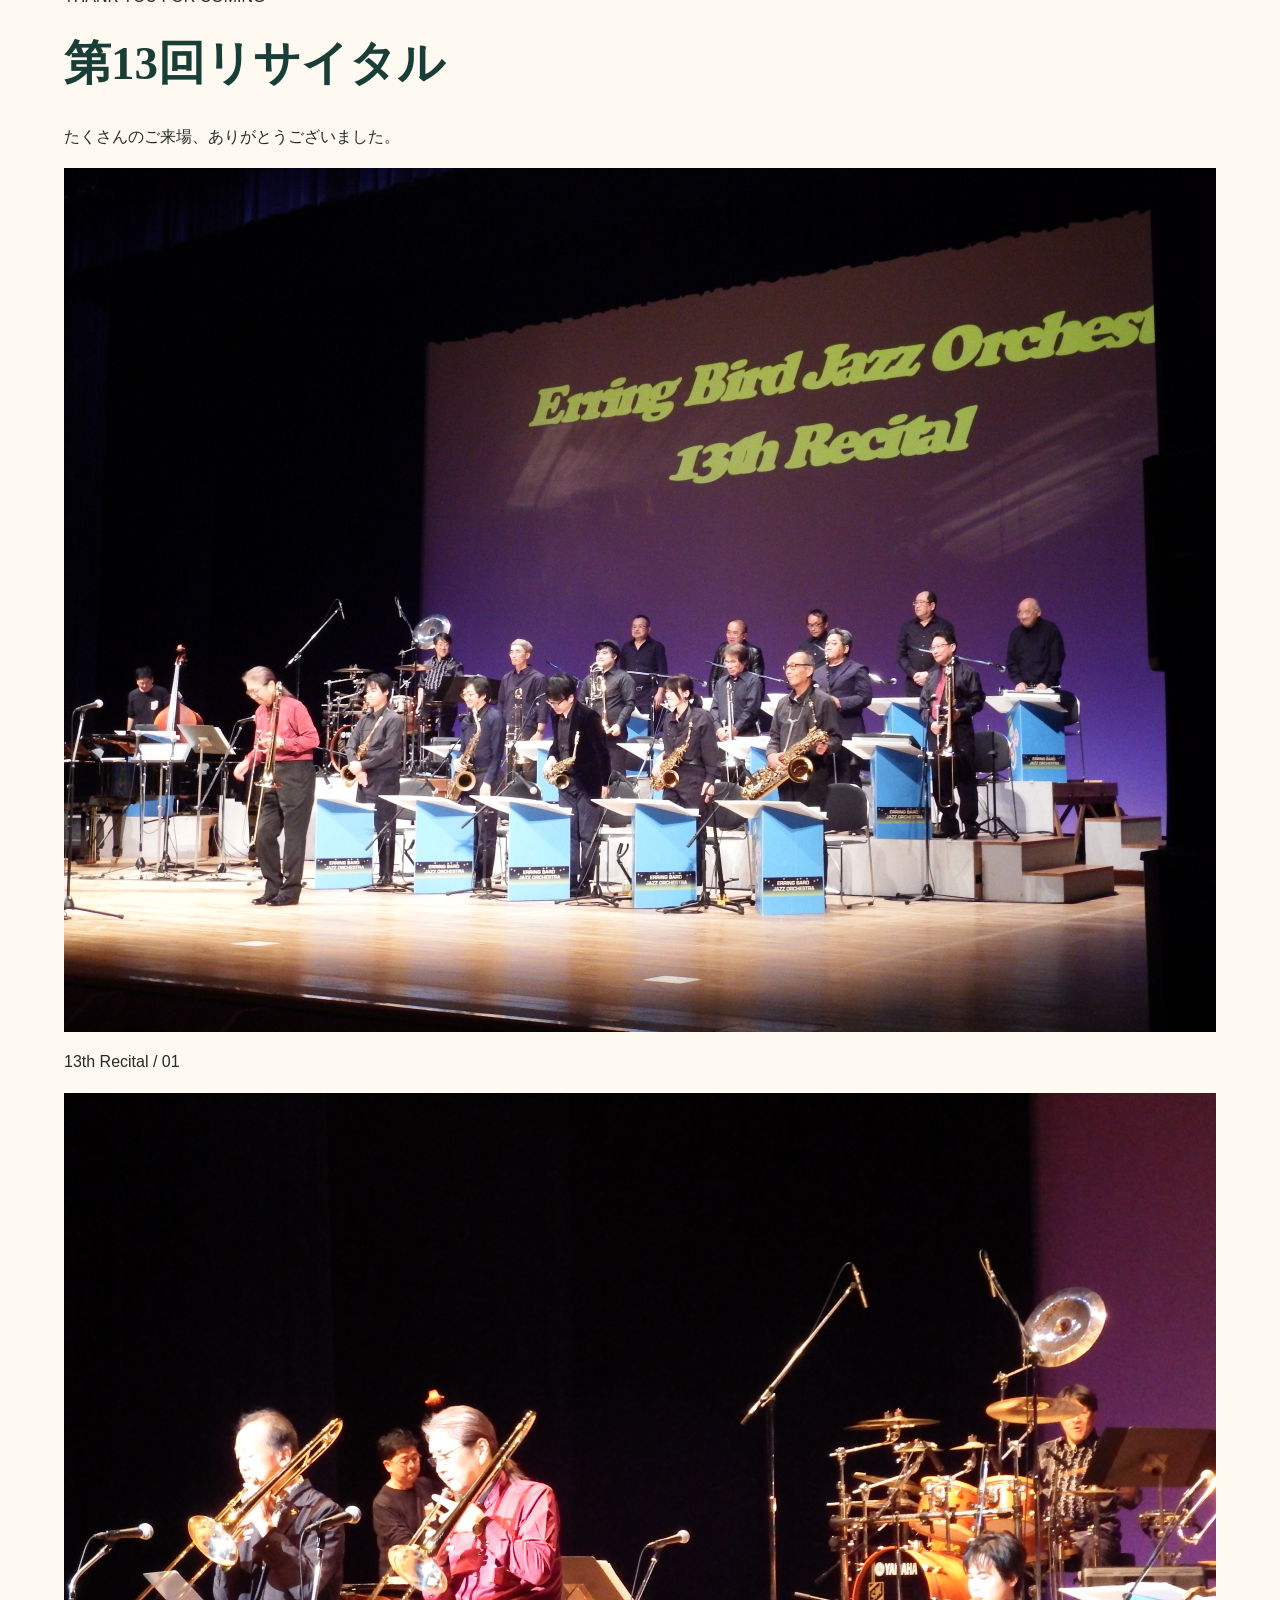
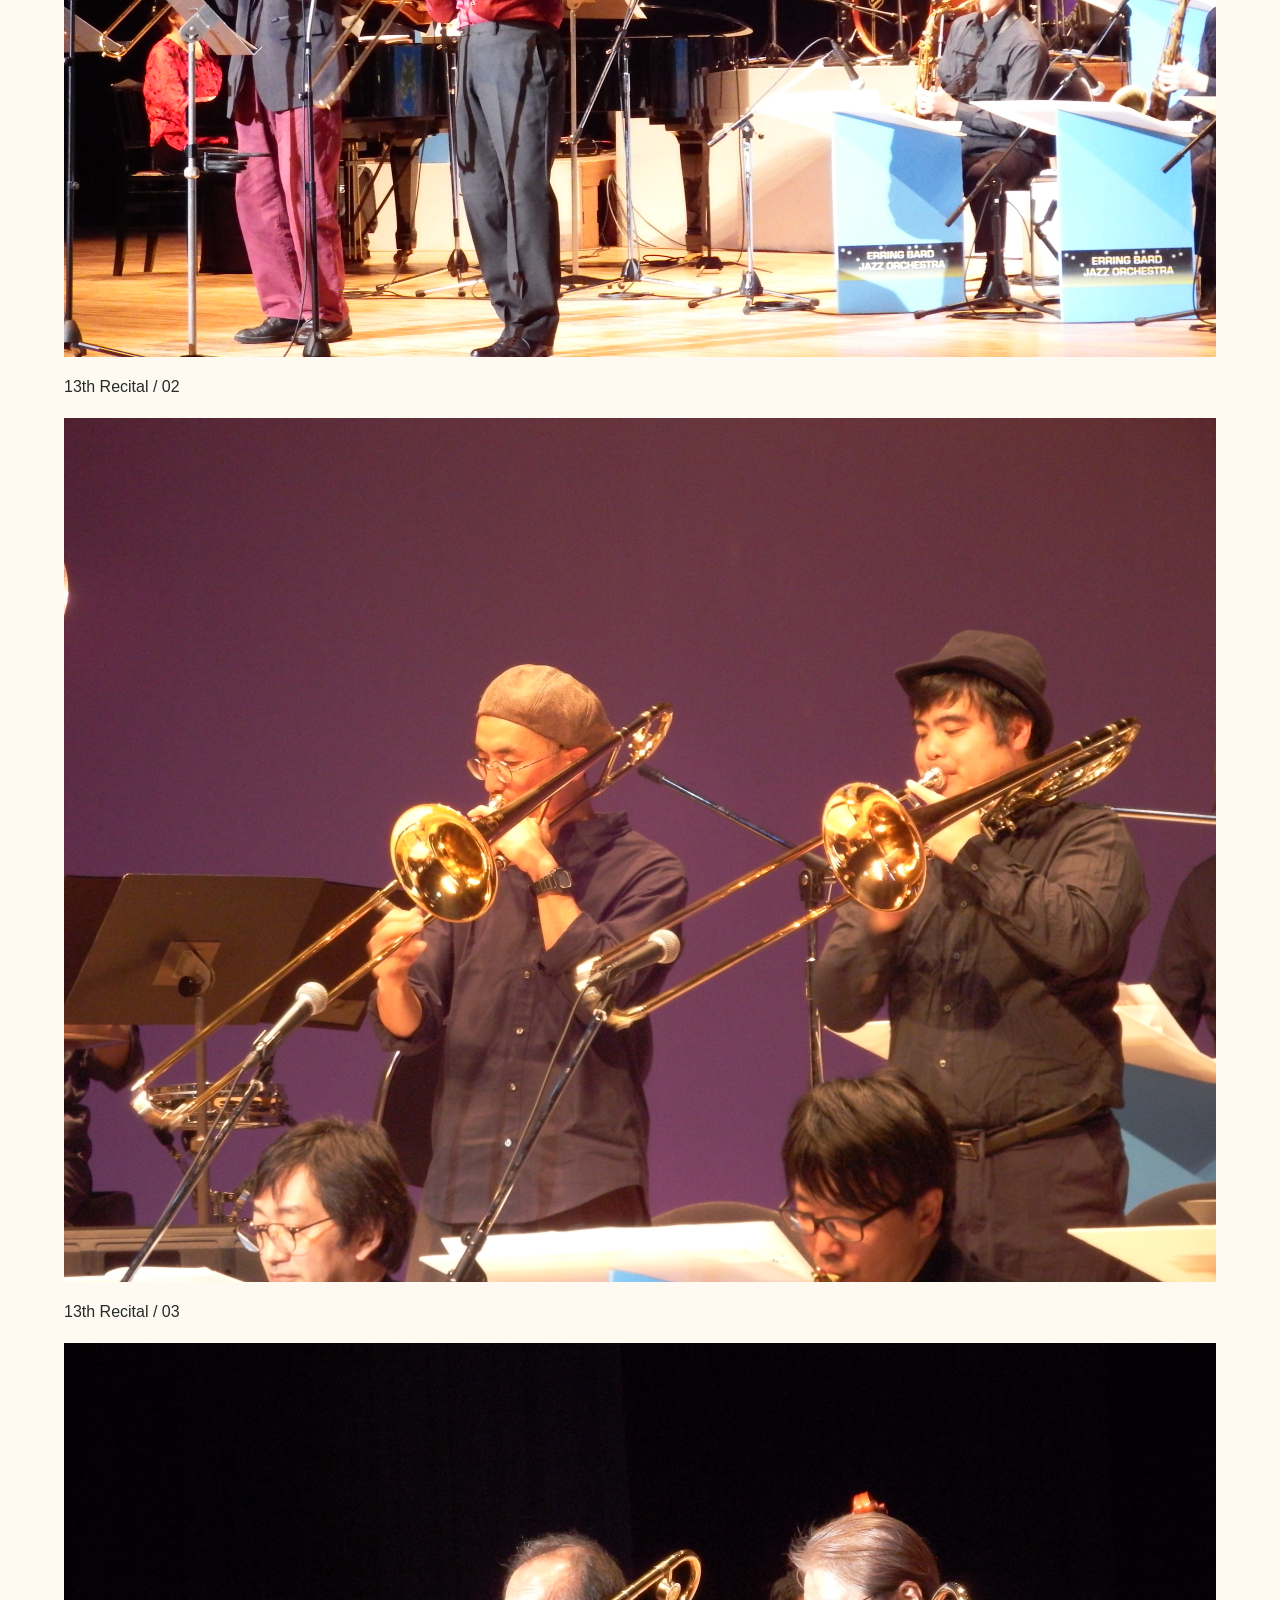
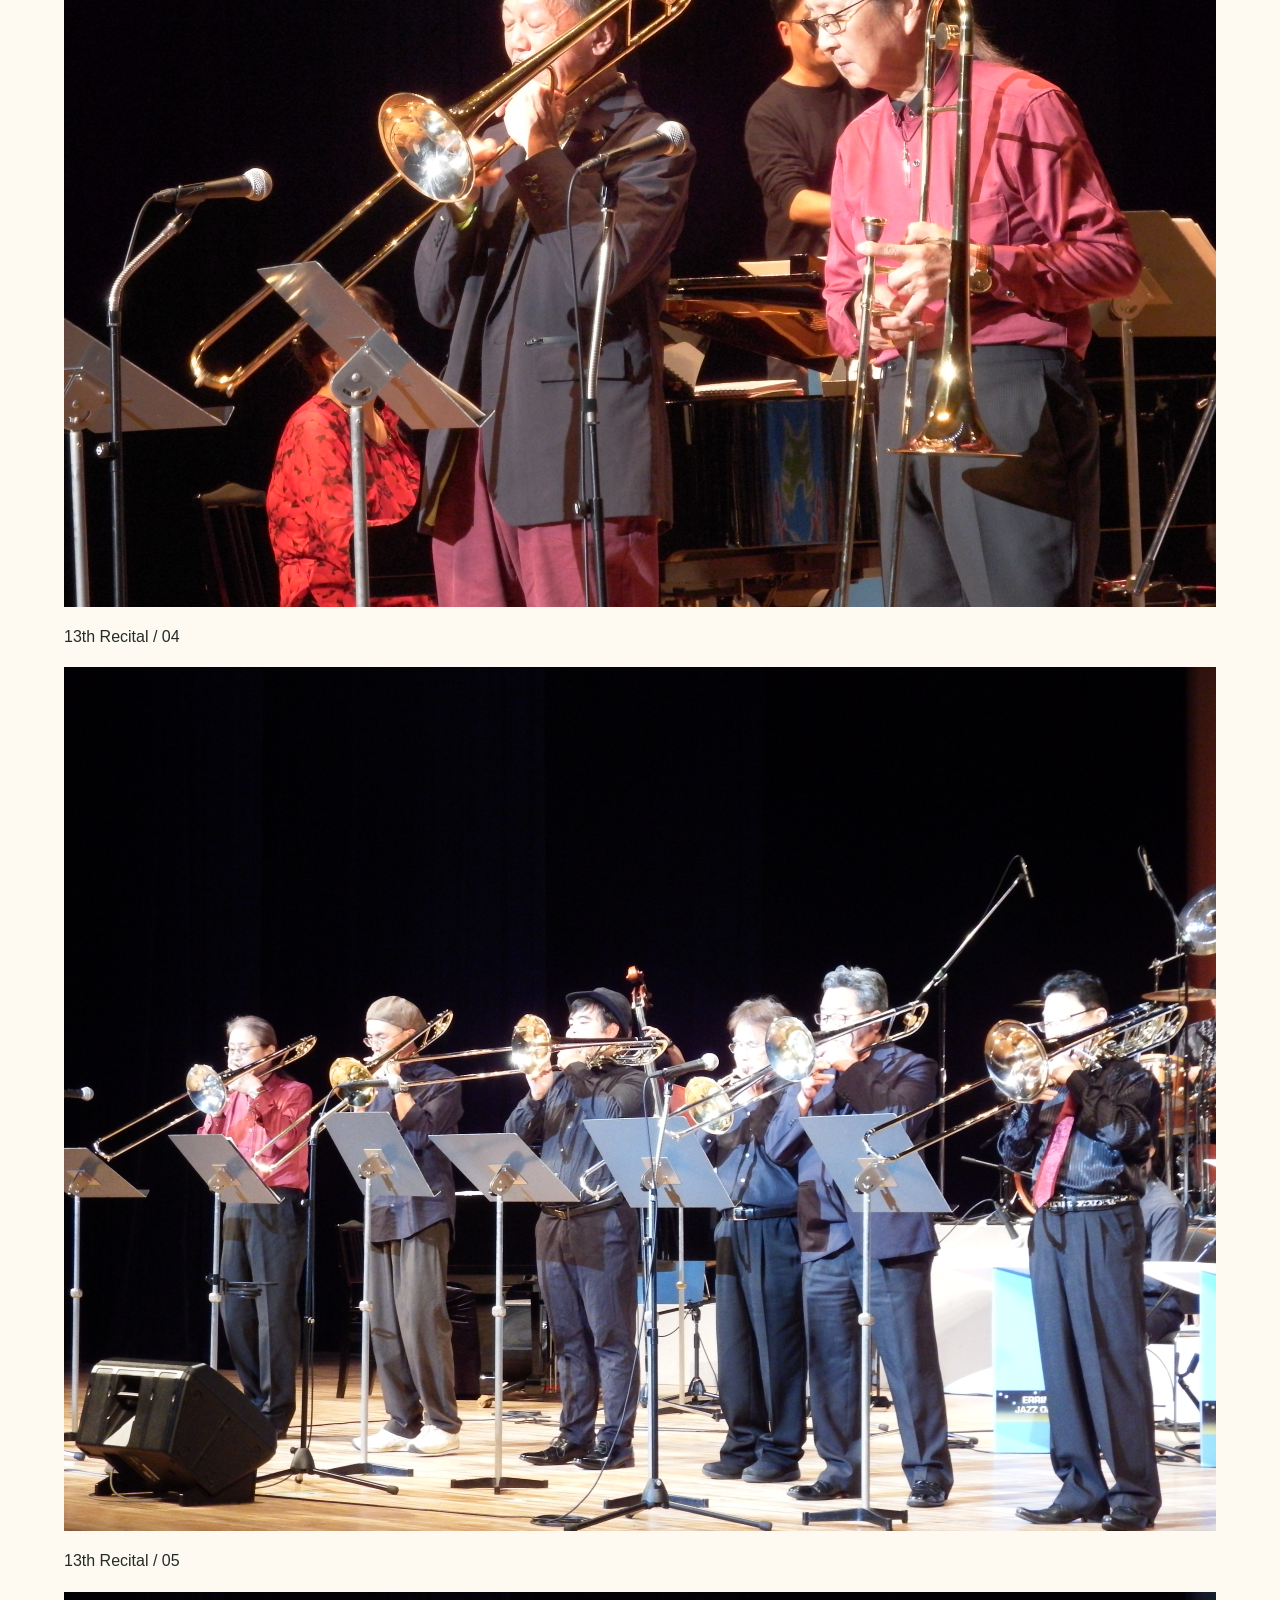
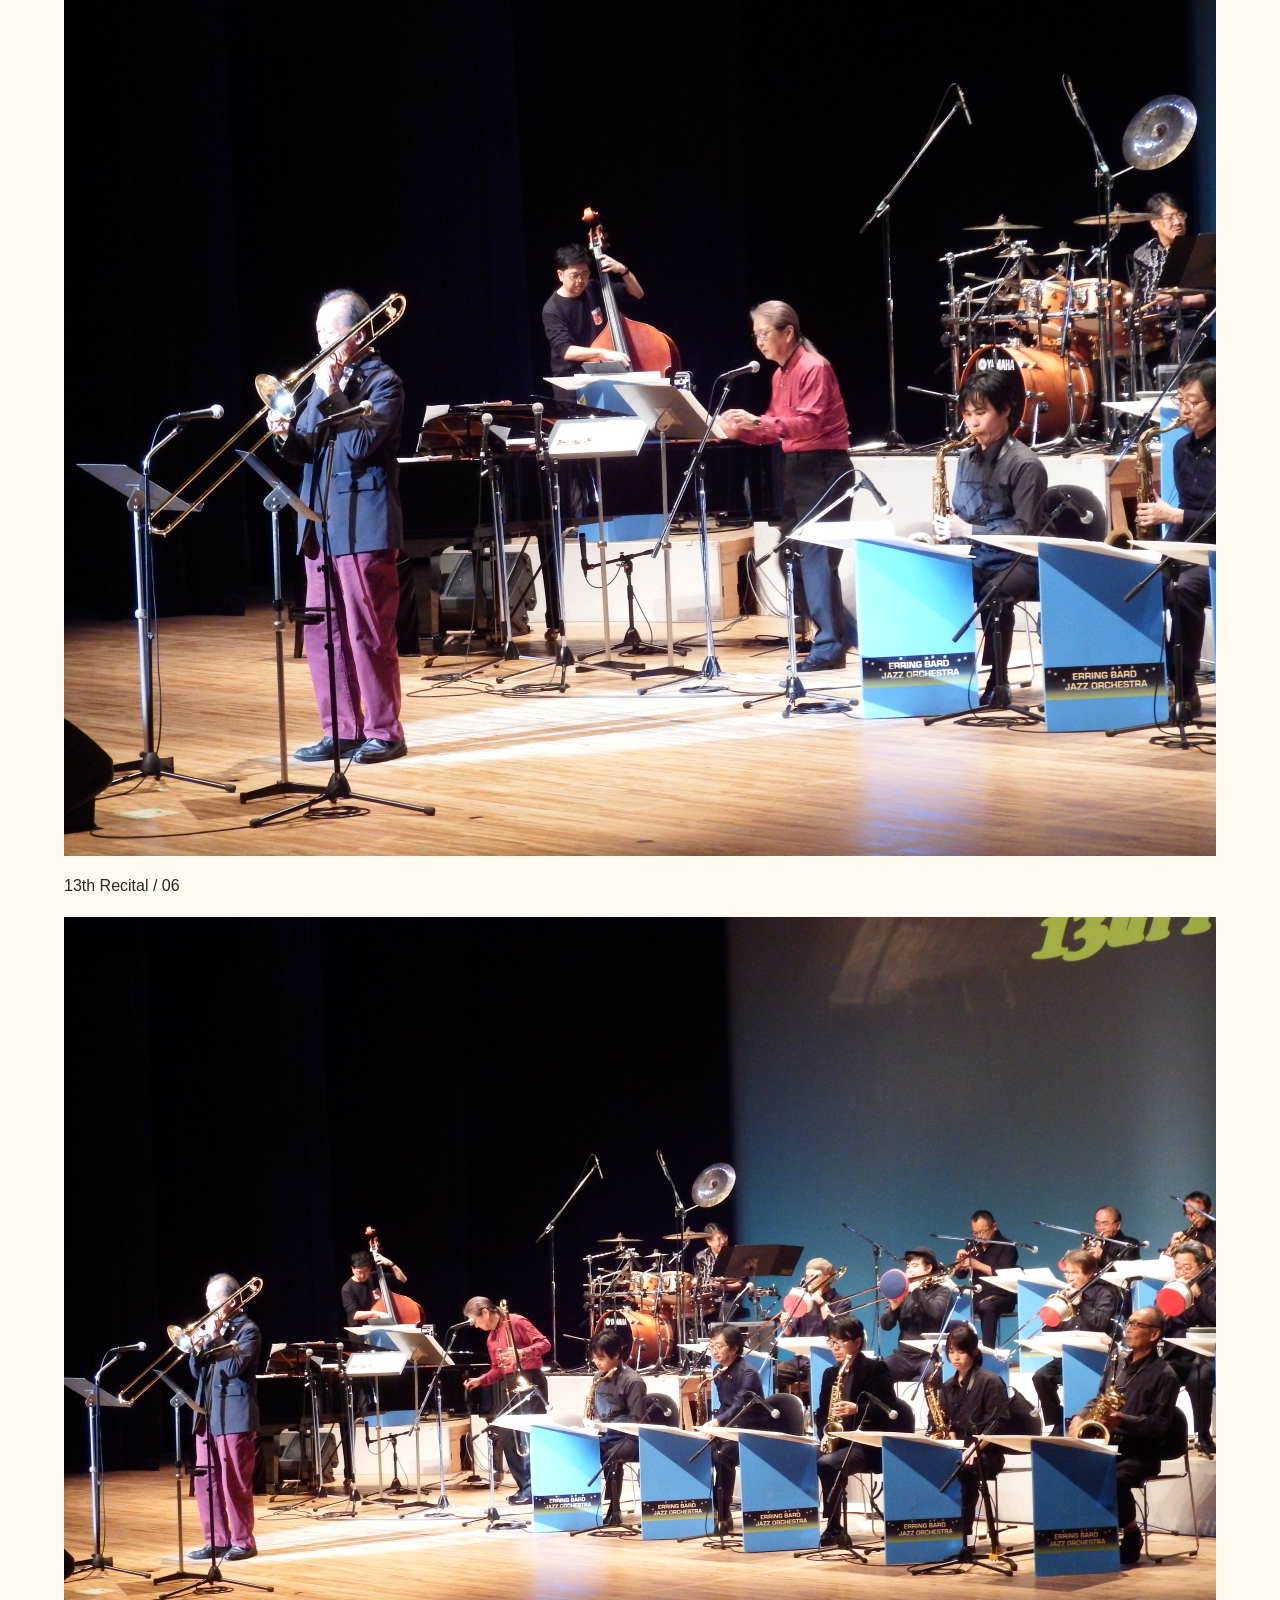
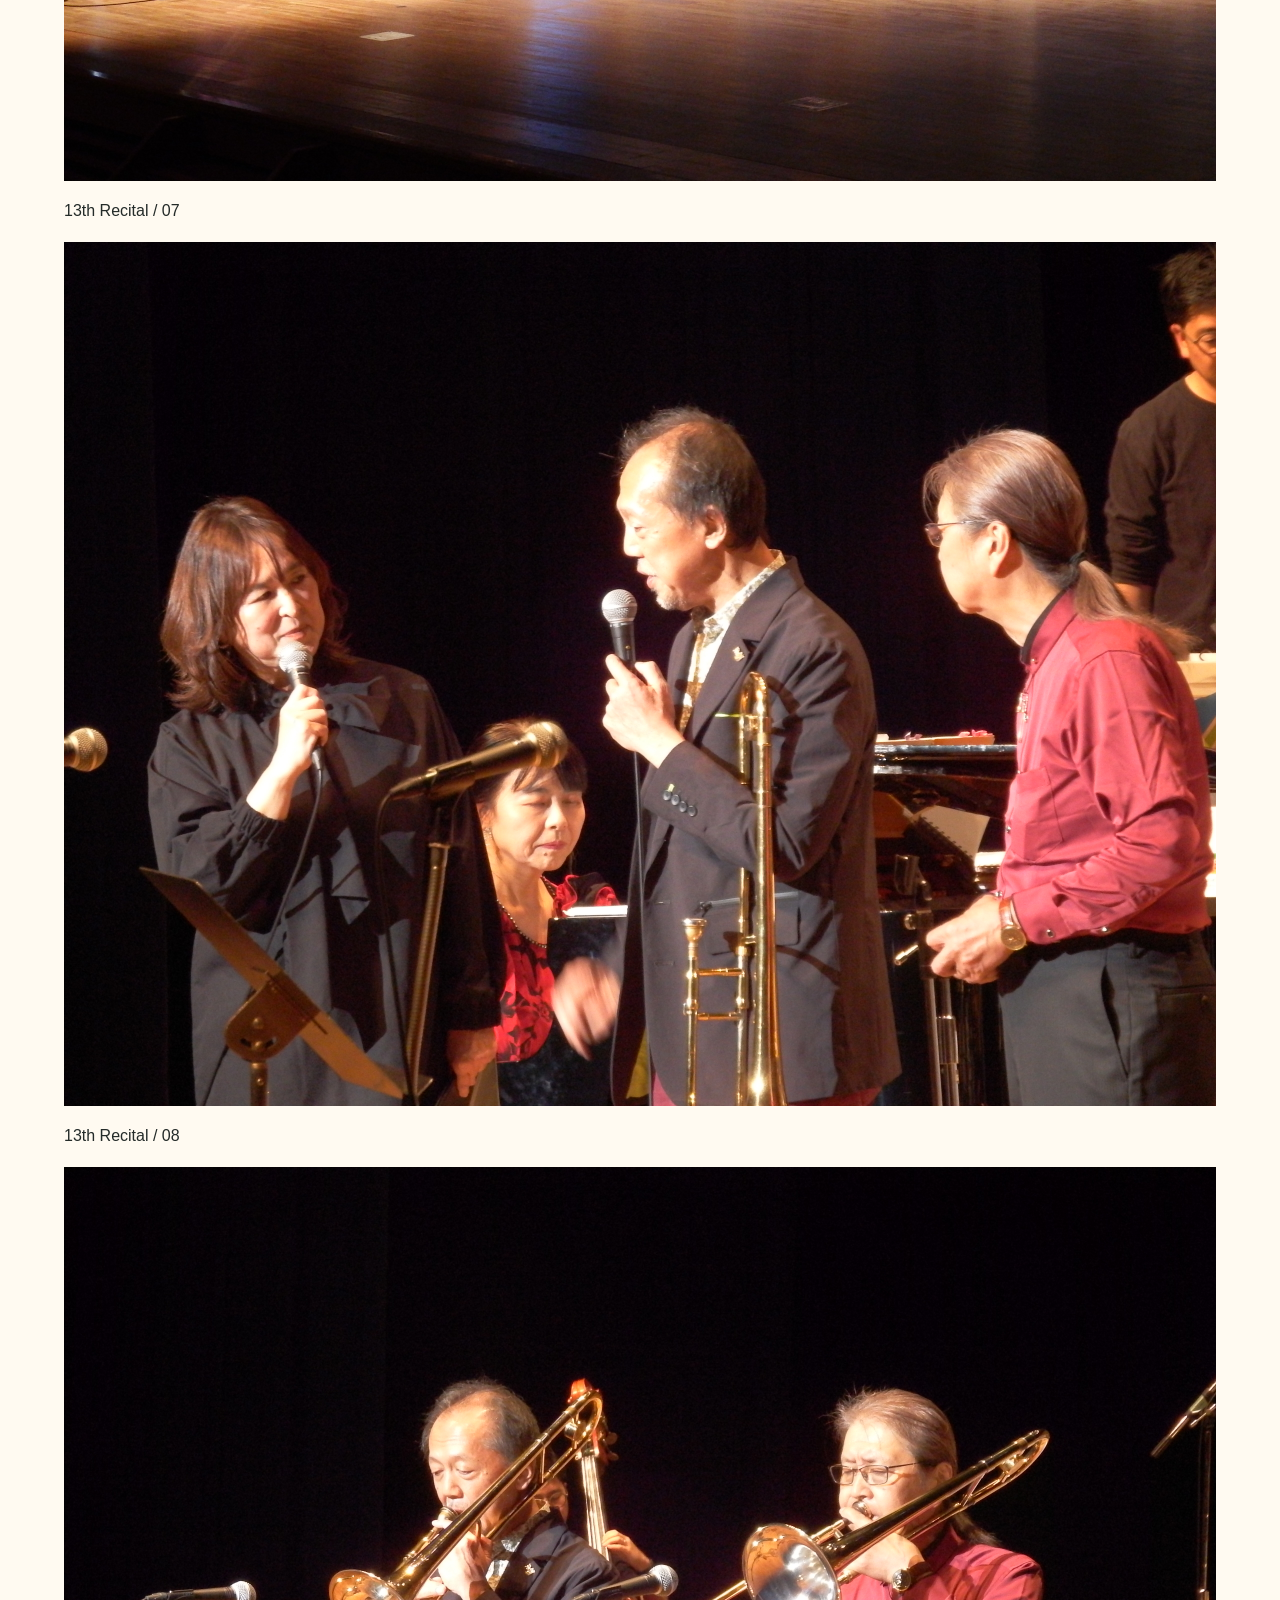
==== commit ed1844f2: "Update index.html" ====
--- a/index.html
+++ b/index.html
@@ -421,10 +421,13 @@
 
 
 <!-- 第13回リサイタル フォトブック -->
-<div class="recital-book-area">
-
-  <div class="recital-book-wrapper">
-    <div id="recitalBook">
+<div class="book-section">
+  <p class="book-label">13TH RECITAL / 2026</p>
+  <h2>13th Recital Photo Book</h2>
+  <p class="book-intro">第13回リサイタルの思い出を、写真集でお楽しみください。</p>
+
+  <div class="book-wrapper">
+    <div id="book">
 
       <!-- 表紙 -->
       <div class="cover">
--- a/style.css
+++ b/style.css
@@ -2868,3 +2868,189 @@
 .recital-ended .next-concert-info h3 {
   color: #c99c55;
 }
+
+/* ========================================
+   第13回リサイタル フォトブック
+======================================== */
+
+.recital-book-area {
+  width: 100%;
+  margin: 45px auto 20px;
+  text-align: center;
+  overflow: hidden;
+}
+
+.recital-book-wrapper {
+  display: flex;
+  justify-content: center;
+  align-items: center;
+  min-height: 440px;
+  perspective: 1600px;
+}
+
+#recitalBook {
+  width: 320px;
+  height: 410px;
+  margin: 0 auto;
+  box-shadow: 0 18px 45px rgba(10, 20, 35, 0.2);
+}
+
+#recitalBook .page {
+  background: #fffdf7;
+  border: 1px solid #e5dfd2;
+  overflow: hidden;
+}
+
+#recitalBook .cover,
+#recitalBook .back-cover {
+  width: 100%;
+  height: 100%;
+  background: #14243c;
+  color: #d5b16e;
+  display: flex;
+  flex-direction: column;
+  justify-content: center;
+  align-items: center;
+  text-align: center;
+  padding: 25px;
+}
+
+#recitalBook .cover {
+  border: 8px double #b99555;
+}
+
+#recitalBook .cover p,
+#recitalBook .back-cover p {
+  letter-spacing: 3px;
+  font-size: 12px;
+}
+
+#recitalBook .cover h1 {
+  color: #d5b16e;
+  font-size: 46px;
+  line-height: 1.15;
+  margin: 30px 0;
+}
+
+#recitalBook .cover span,
+#recitalBook .back-cover span {
+  letter-spacing: 4px;
+  font-size: 12px;
+}
+
+#recitalBook .cover small {
+  margin-top: 45px;
+  letter-spacing: 2px;
+}
+
+#recitalBook .inside-cover {
+  width: 100%;
+  height: 100%;
+  padding: 35px 22px;
+  background: #f5efdf;
+  color: #17243b;
+  display: flex;
+  flex-direction: column;
+  justify-content: center;
+  align-items: center;
+  text-align: center;
+}
+
+#recitalBook .inside-cover h2 {
+  color: #a47d40;
+  font-size: 25px;
+}
+
+#recitalBook .inside-cover p {
+  line-height: 1.9;
+  font-size: 13px;
+}
+
+#recitalBook .photo-page {
+  width: 100%;
+  height: 100%;
+  padding: 12px;
+  background: #fffdf7;
+  display: flex;
+  flex-direction: column;
+}
+
+#recitalBook .photo-page img {
+  display: block;
+  width: 100%;
+  height: calc(100% - 30px);
+  object-fit: contain;
+  background: #e9e5dc;
+}
+
+#recitalBook .photo-page p {
+  margin: 8px 0 0;
+  color: #8a744e;
+  font-size: 11px;
+  text-align: center;
+  letter-spacing: 1px;
+}
+
+.recital-book-area .book-controls {
+  position: relative;
+  z-index: 100;
+  display: flex;
+  justify-content: center;
+  align-items: center;
+  gap: 20px;
+  margin: 30px auto 0;
+}
+
+.recital-book-area .book-controls button {
+  position: relative;
+  z-index: 101;
+  border: 1px solid #b99555;
+  background: #17243b;
+  color: #e5c47d;
+  padding: 11px 18px;
+  cursor: pointer;
+  border-radius: 3px;
+  font: inherit;
+  font-size: 13px;
+  pointer-events: auto;
+}
+
+.recital-book-area .book-controls button:hover {
+  background: #293d5d;
+}
+
+#recitalPageNumber {
+  color: #8a744e;
+  font-size: 13px;
+  min-width: 80px;
+}
+
+.recital-book-area .book-hint {
+  margin-top: 15px;
+  color: #888;
+  font-size: 12px;
+}
+
+@media (max-width: 600px) {
+  .recital-book-wrapper {
+    min-height: 370px;
+  }
+
+  #recitalBook {
+    width: min(280px, 85vw);
+    height: min(360px, 110vw);
+  }
+
+  #recitalBook .cover h1 {
+    font-size: 38px;
+  }
+
+  .recital-book-area .book-controls {
+    gap: 8px;
+  }
+
+  .recital-book-area .book-controls button {
+    padding: 10px;
+    font-size: 12px;
+  }
+}
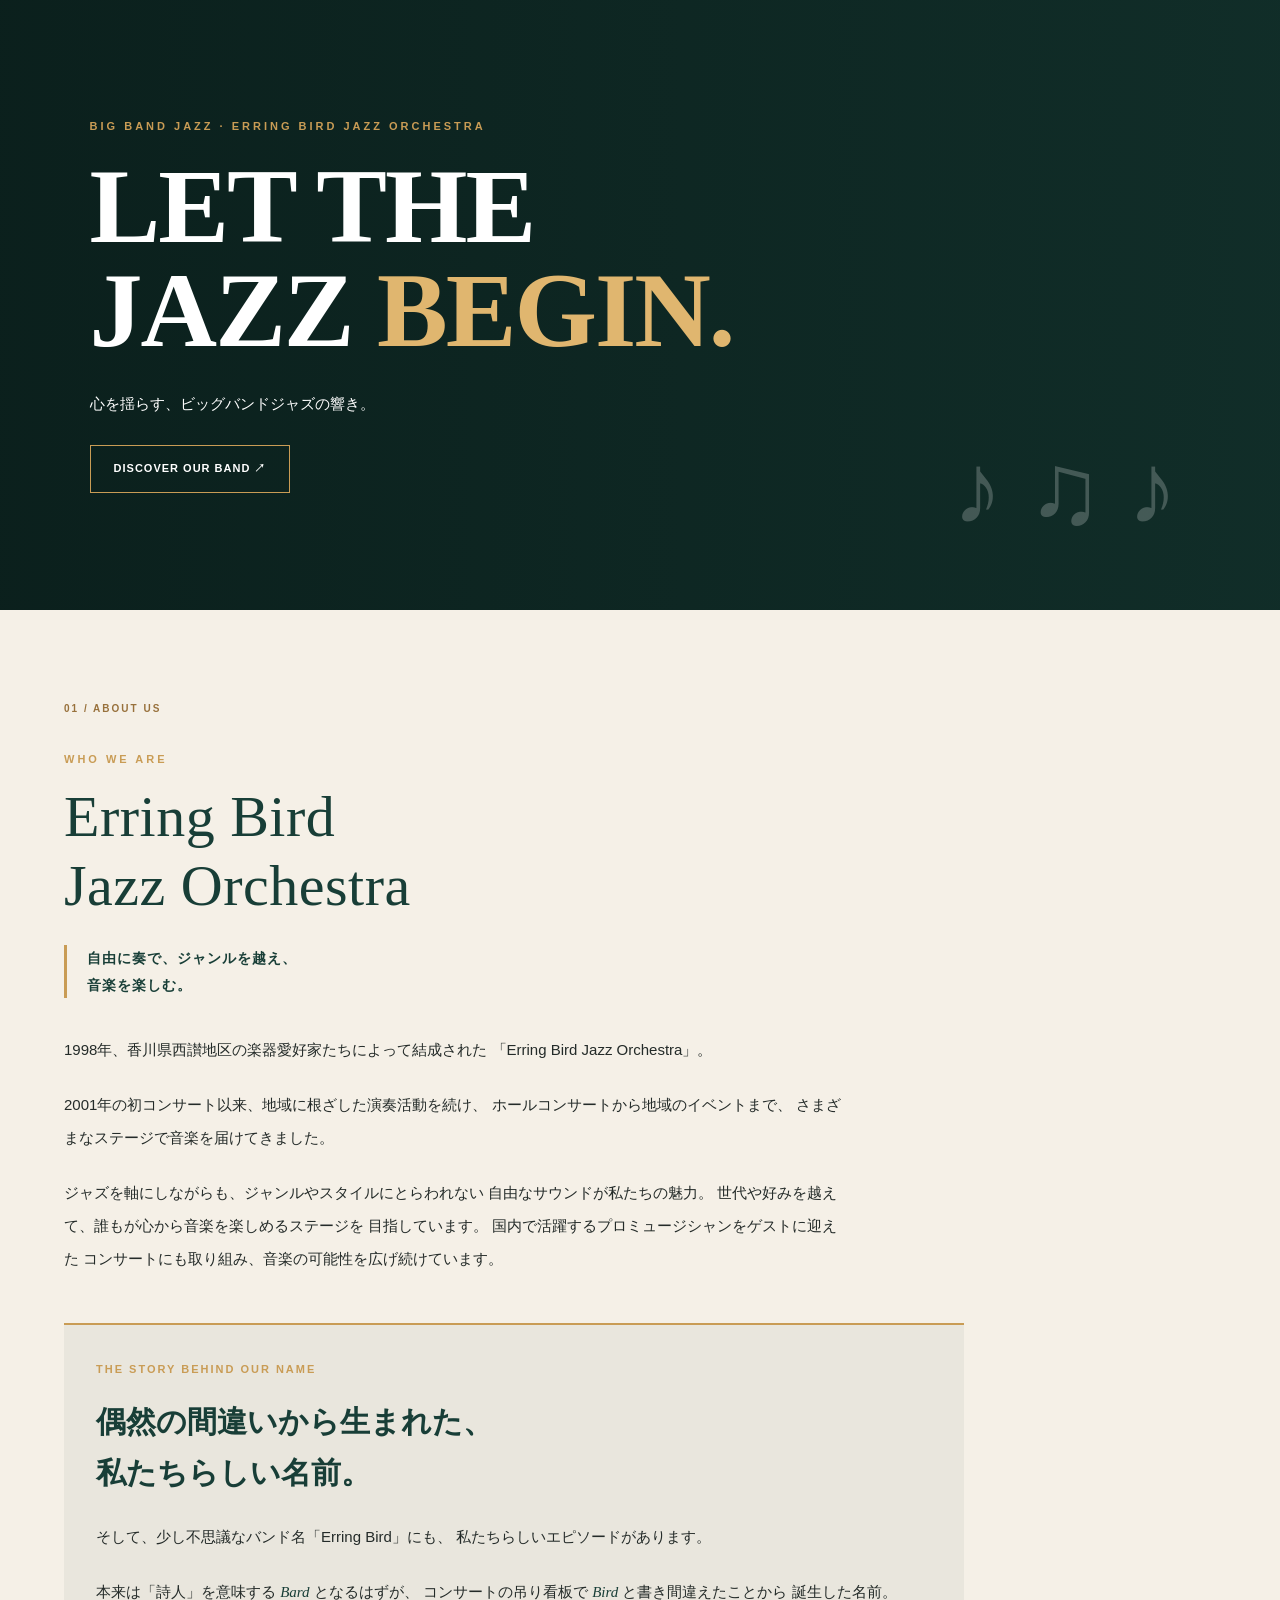
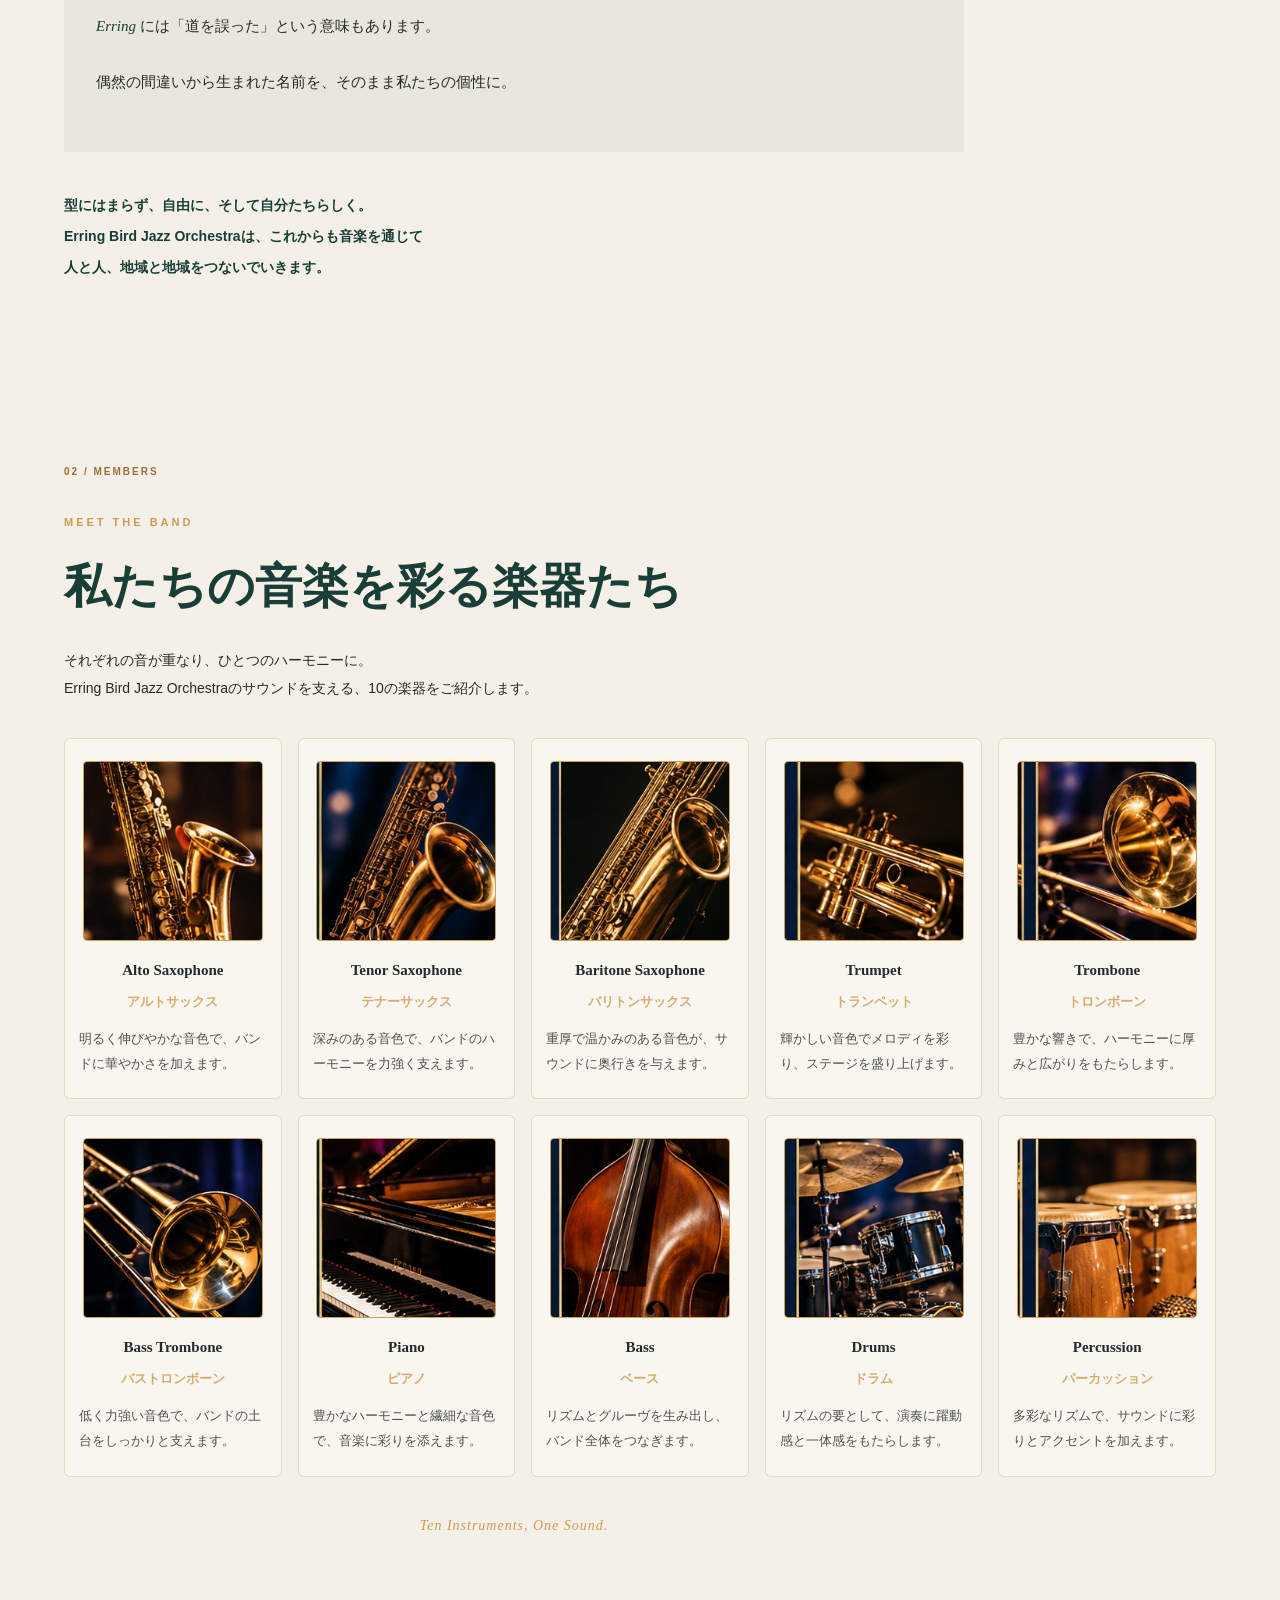
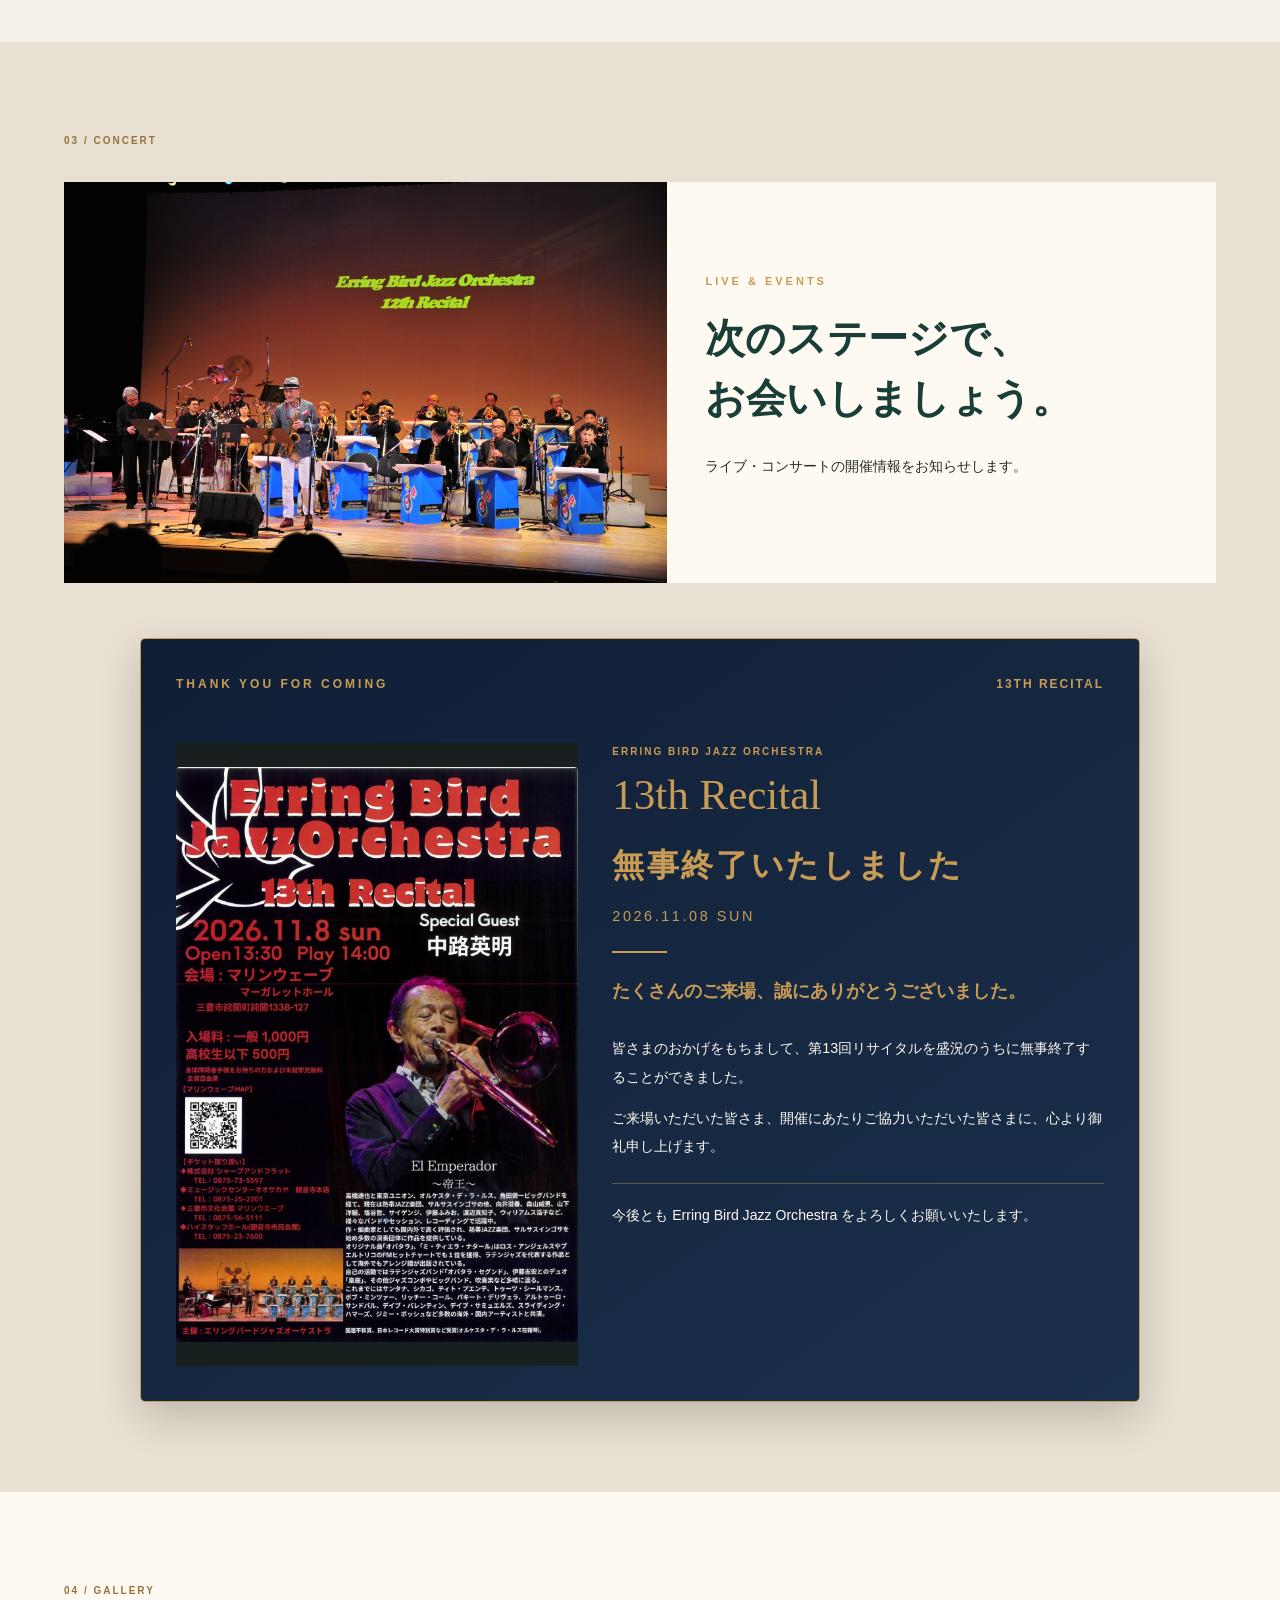
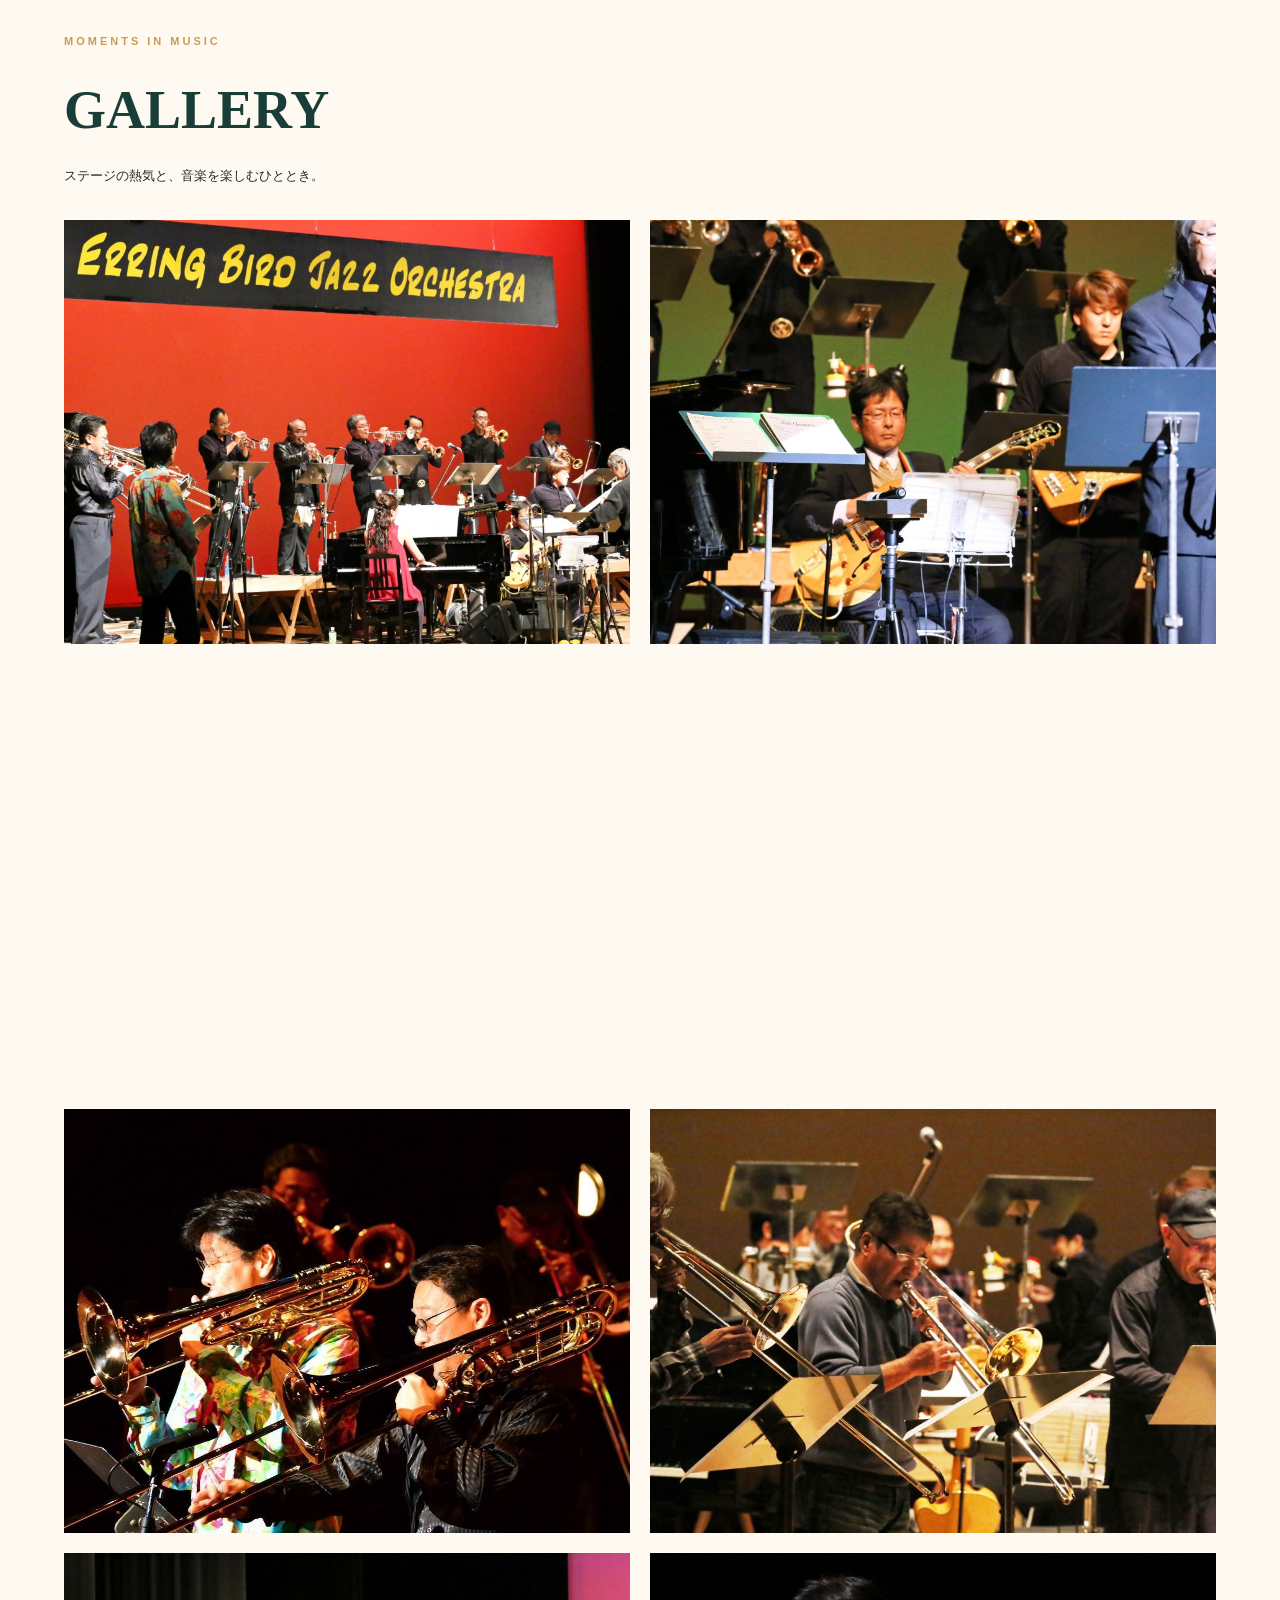
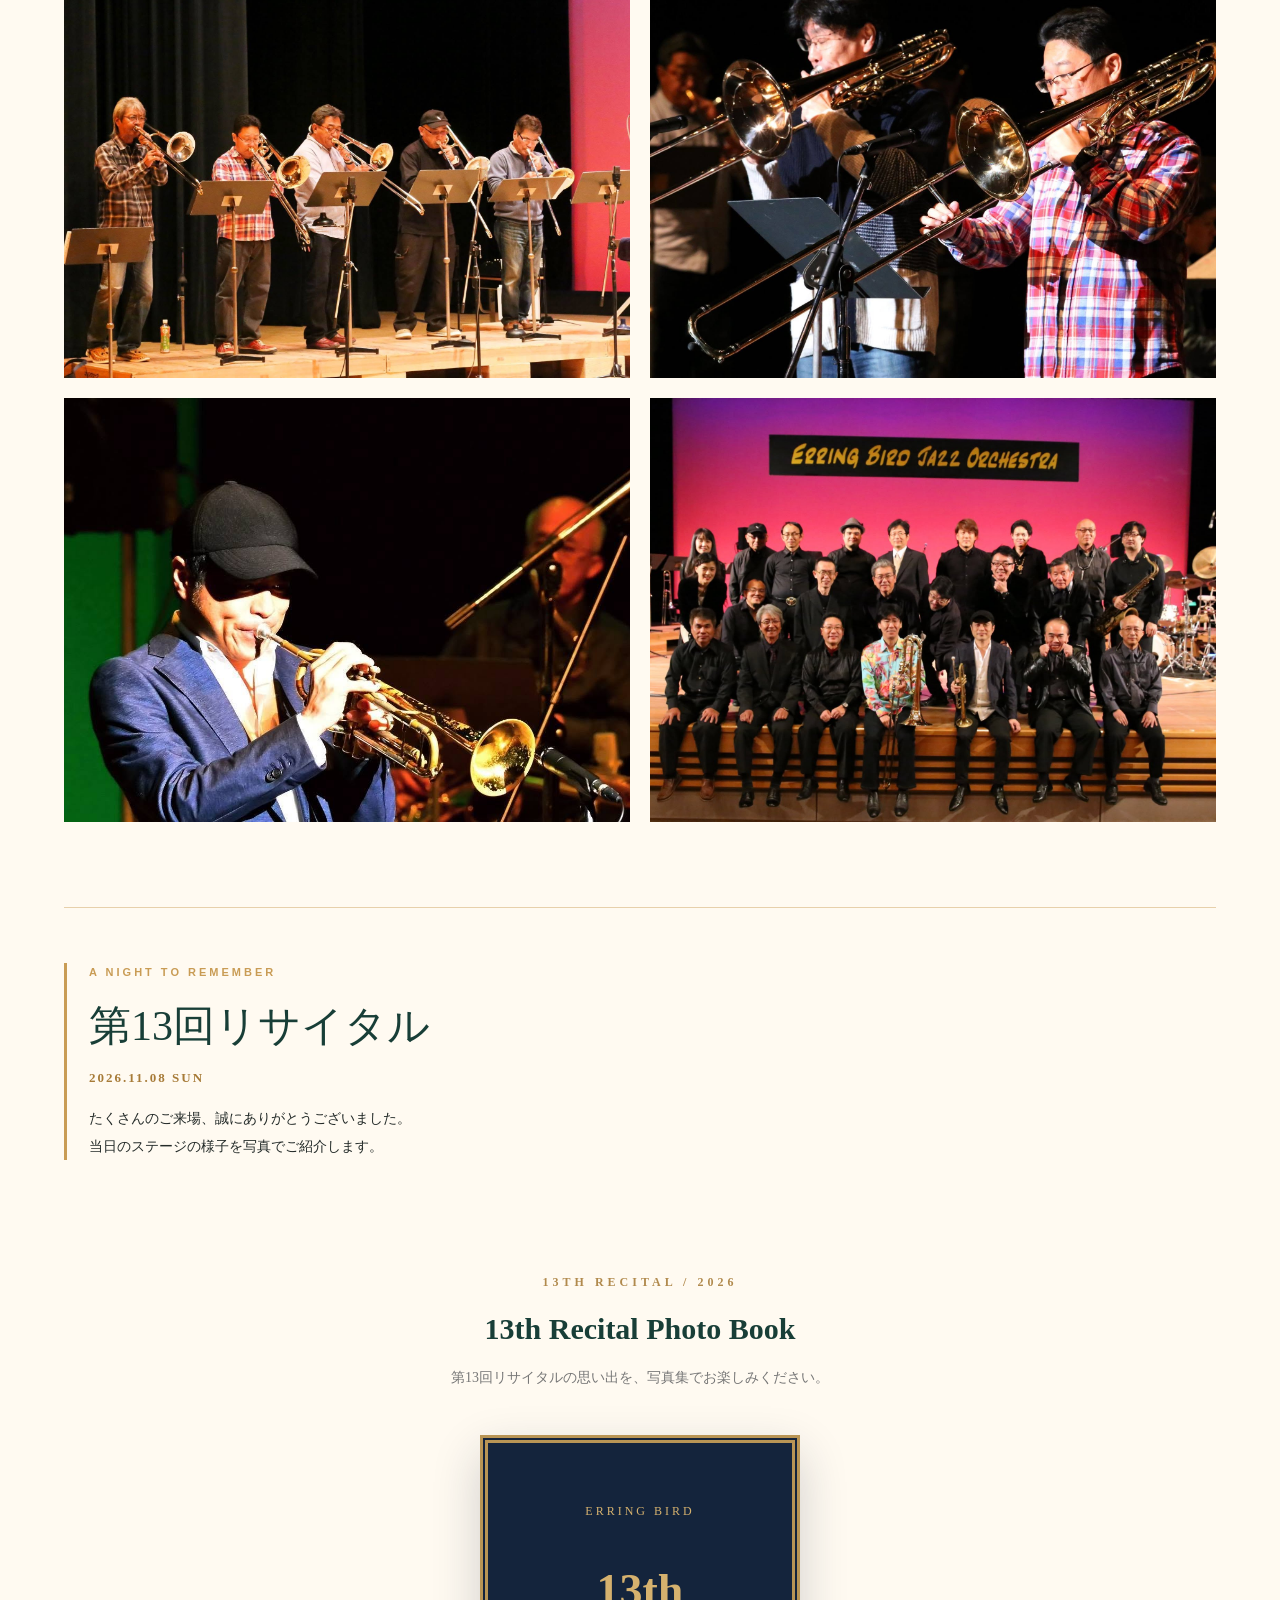
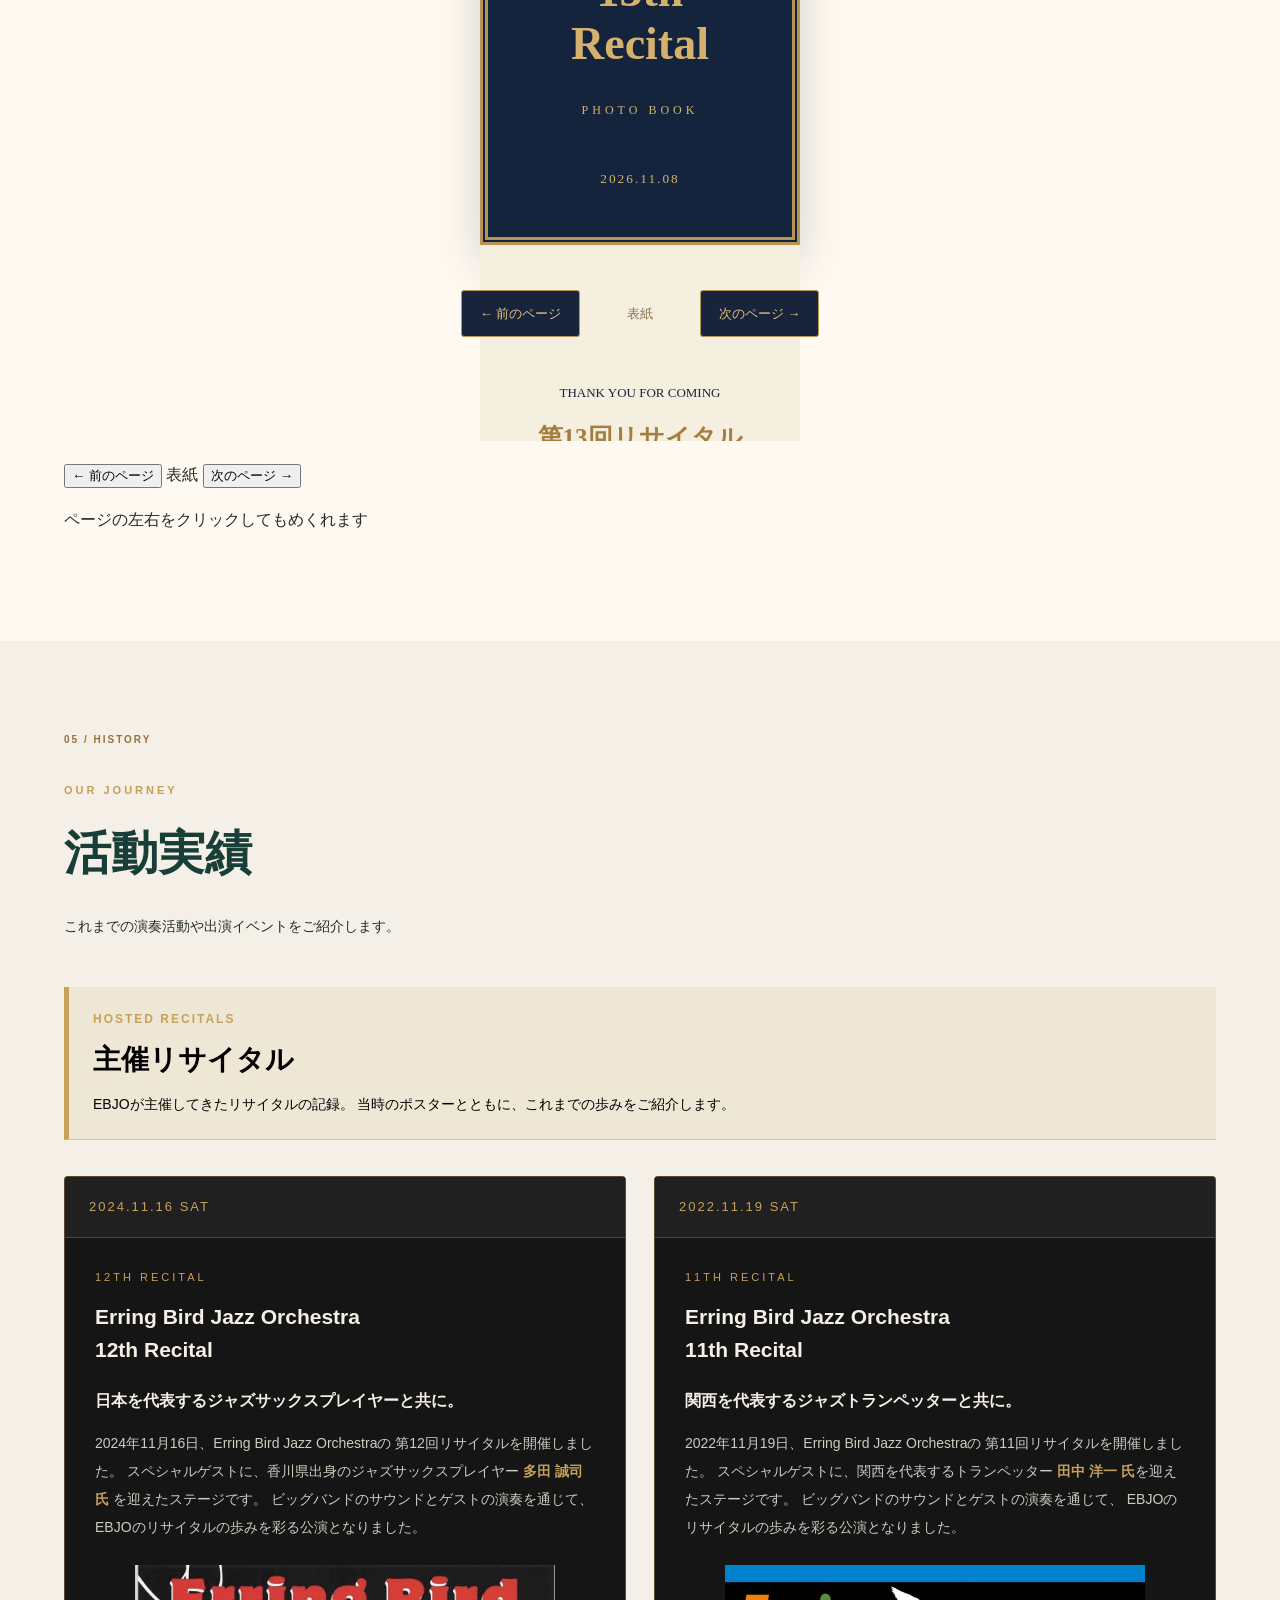
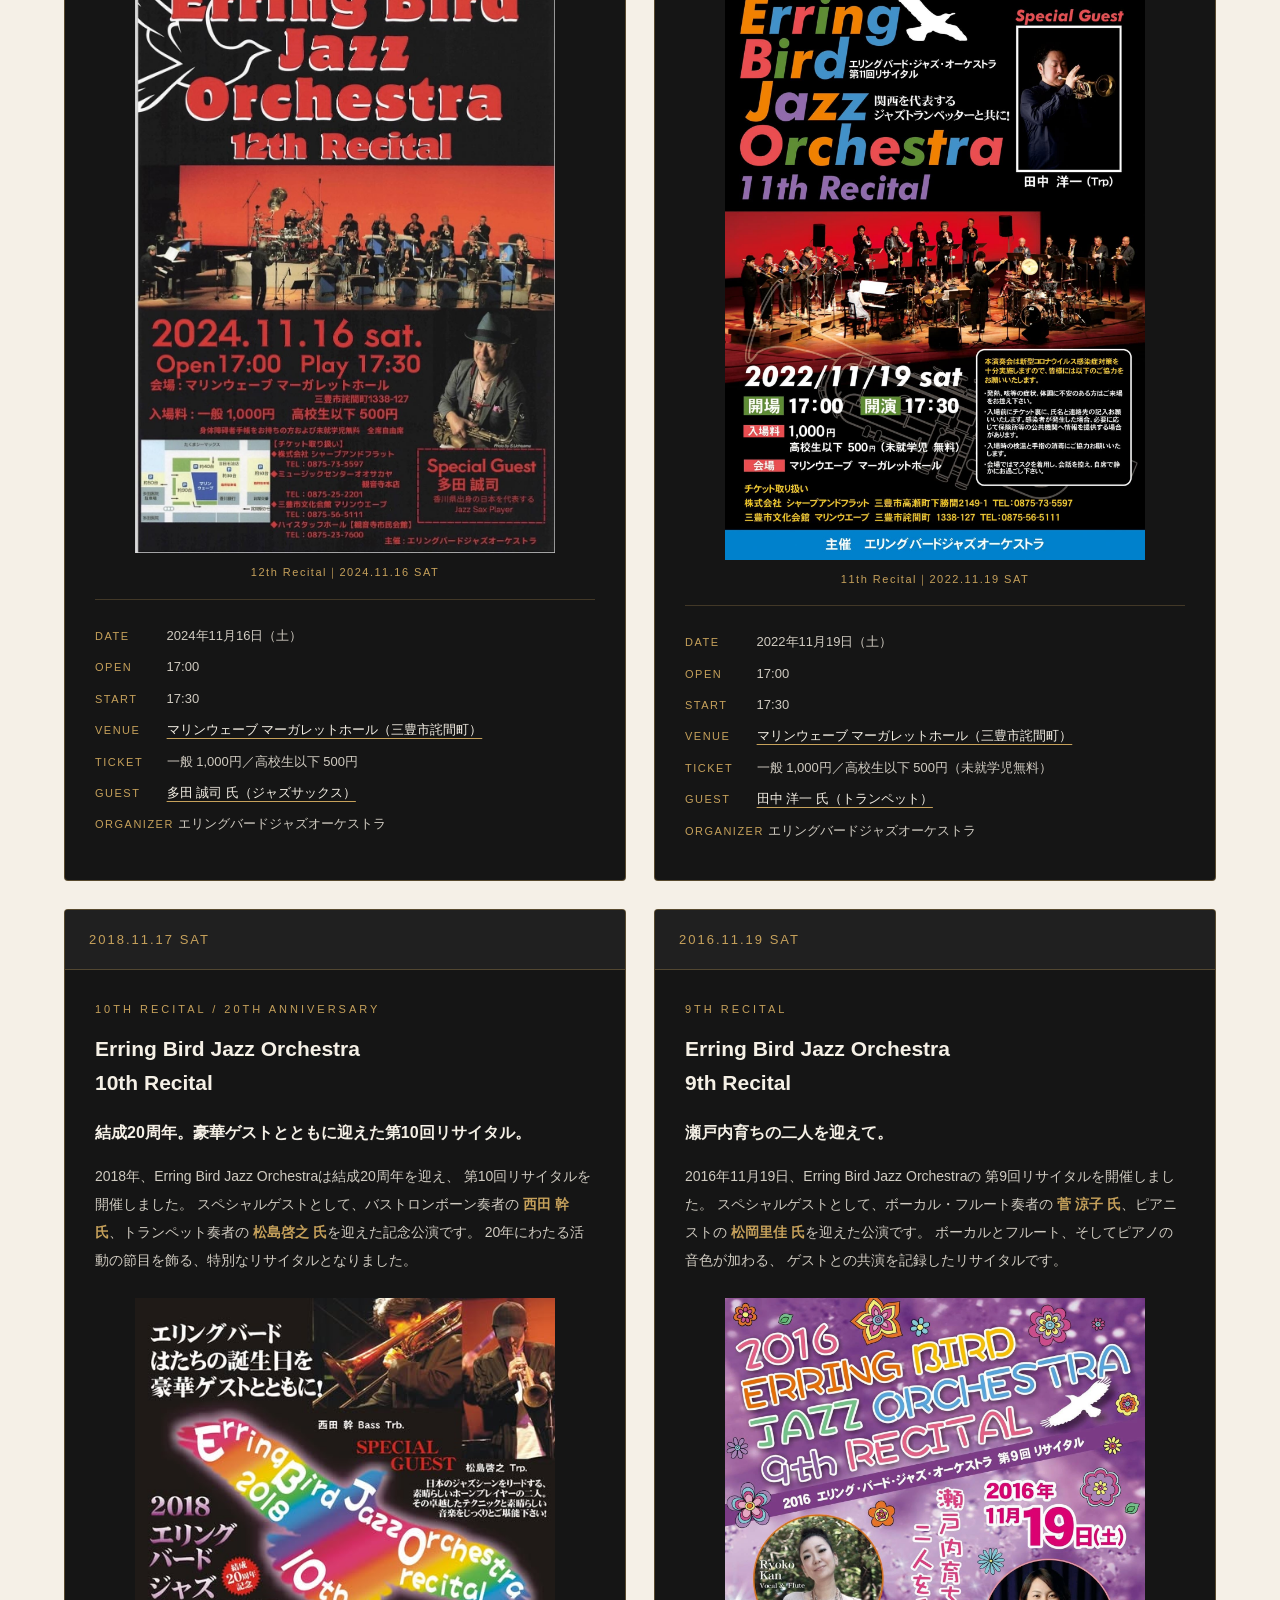
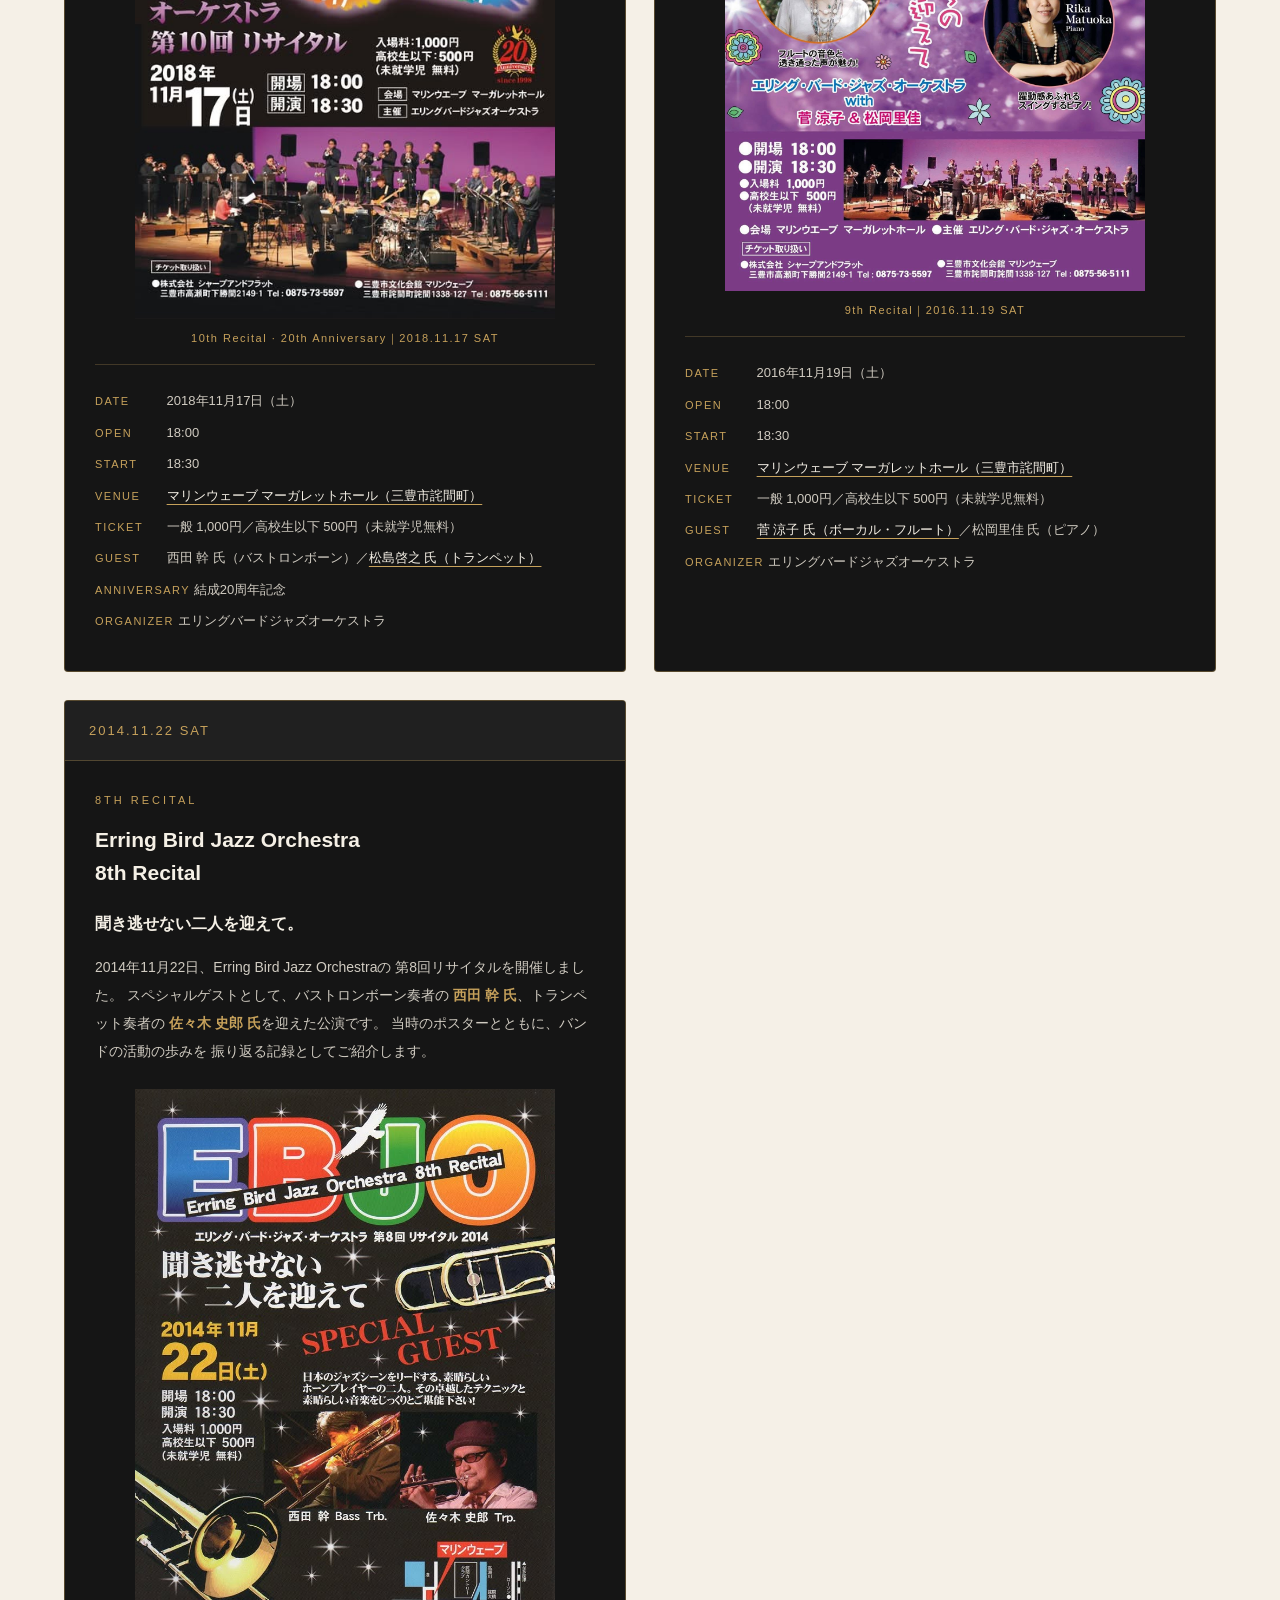
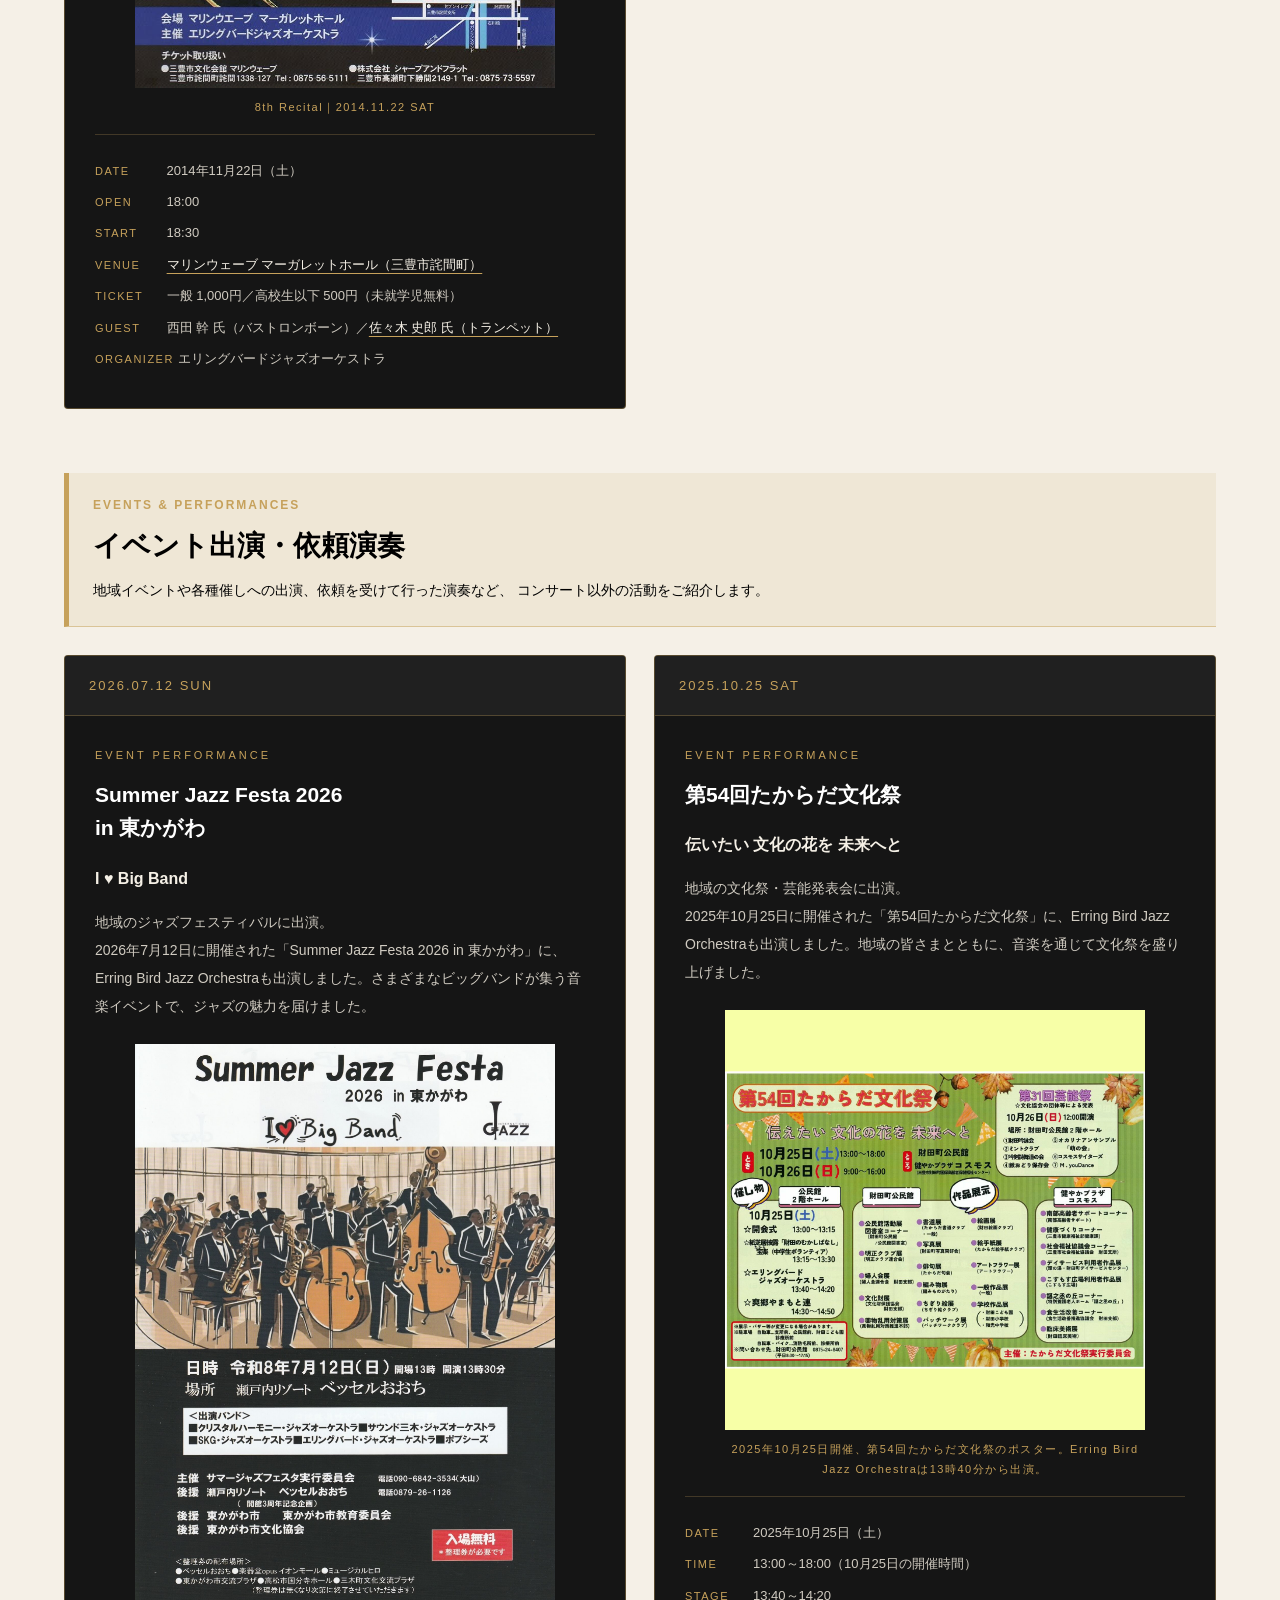
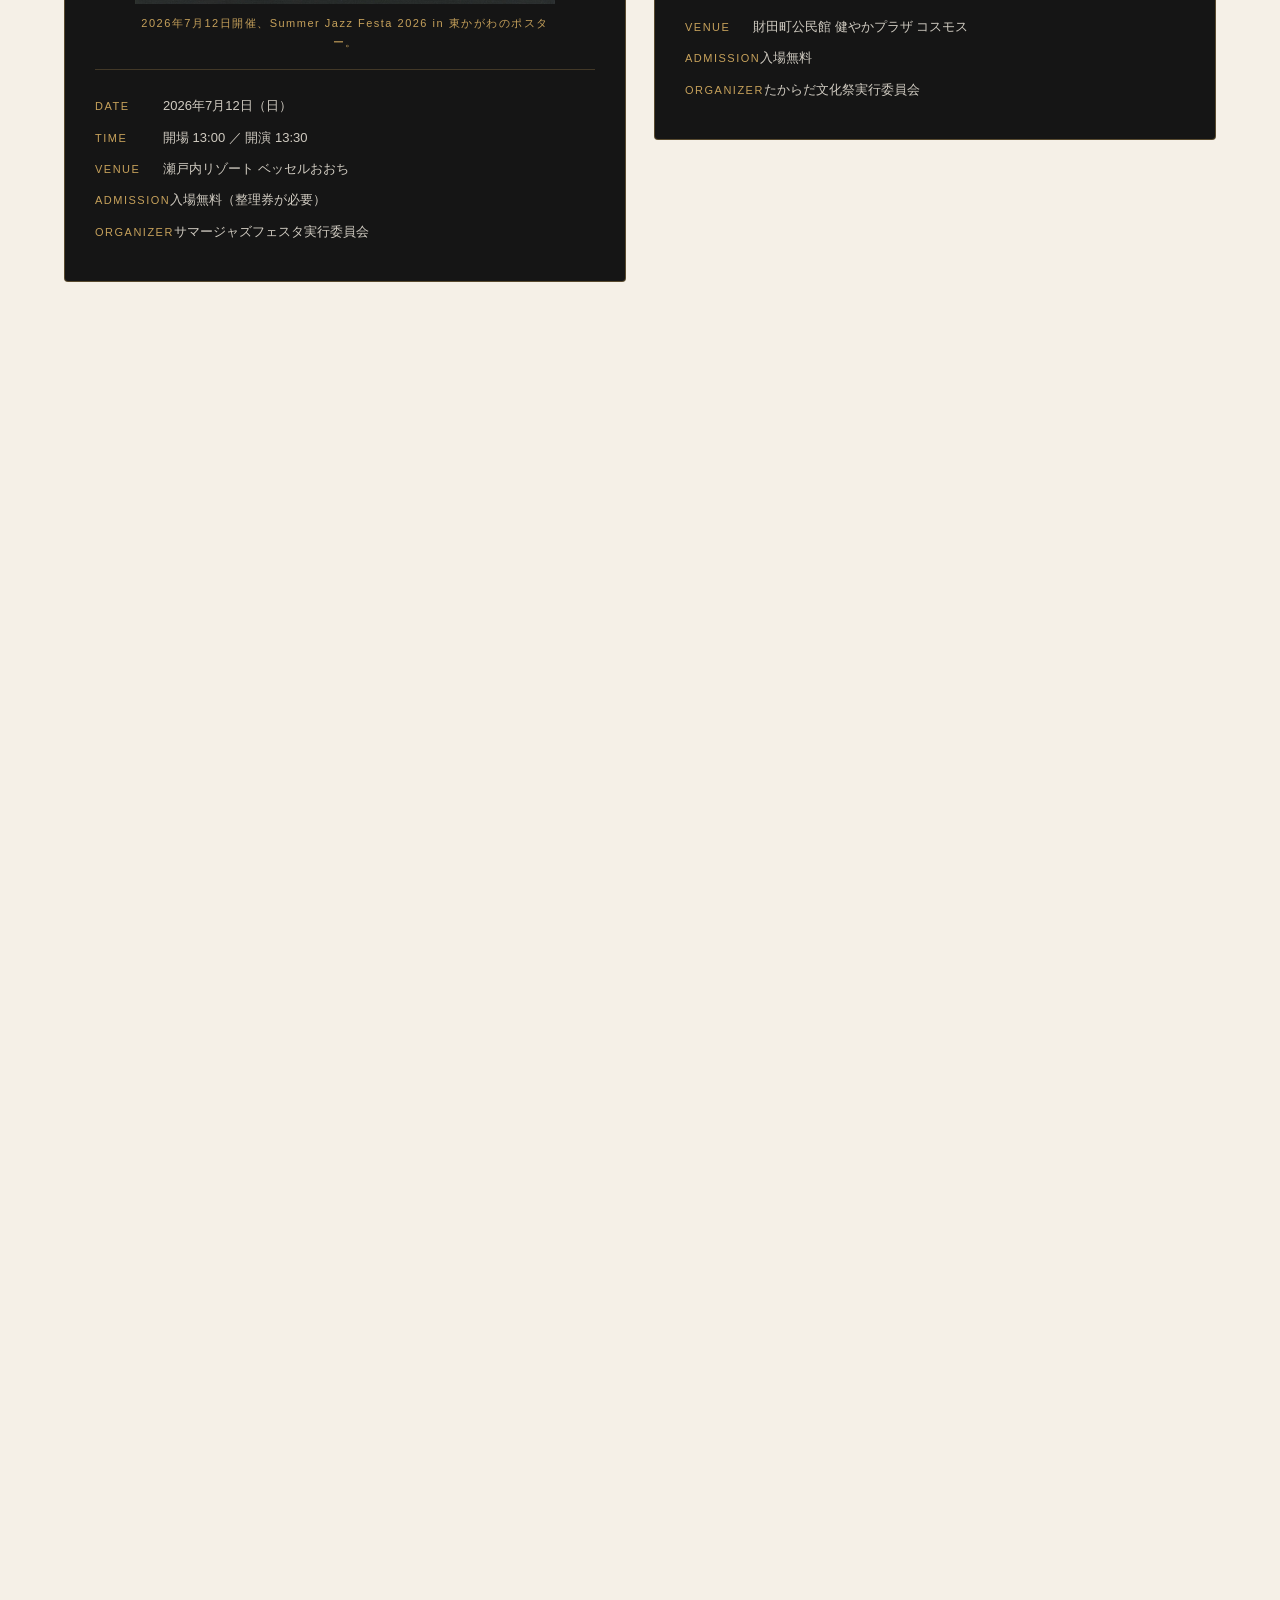
==== commit a4d610f7: "Update index.html" ====
--- a/index.html
+++ b/index.html
@@ -420,7 +420,7 @@
 
 
 
-<!-- 第13回リサイタル フォトブック -->
+
 <div class="book-section">
   <p class="book-label">13TH RECITAL / 2026</p>
   <h2>13th Recital Photo Book</h2>
@@ -428,8 +428,6 @@
 
   <div class="book-wrapper">
     <div id="book">
-
-      <!-- 表紙 -->
       <div class="cover">
         <p>ERRING BIRD</p>
         <h1>13th<br>Recital</h1>
@@ -437,138 +435,126 @@
         <small>2026.11.08</small>
       </div>
 
-      <!-- 表紙の内側 -->
       <div class="inside-cover">
         <p>THANK YOU FOR COMING</p>
         <h2>第13回リサイタル</h2>
         <p>たくさんのご来場、ありがとうございました。</p>
       </div>
 
-      <!-- 写真01 -->
-      <div class="photo-page">
-        <img src="./recital-01.JPG" alt="第13回リサイタル 写真01">
+      <div class="photo-page">
+        <img src="https://kgr5bq46.github.io/erring-bird-jazz-orchestra/recital-01.JPG" alt="リサイタル写真1">
         <p>13th Recital / 01</p>
       </div>
 
-      <!-- 写真02 -->
-      <div class="photo-page">
-        <img src="./recital-02.JPG" alt="第13回リサイタル 写真02">
+      <div class="photo-page">
+        <img src="https://kgr5bq46.github.io/erring-bird-jazz-orchestra/recital-02.JPG" alt="リサイタル写真2">
         <p>13th Recital / 02</p>
       </div>
 
-      <!-- 写真03 -->
-      <div class="photo-page">
-        <img src="./recital-03.JPG" alt="第13回リサイタル 写真03">
+      <div class="photo-page">
+        <img src="https://kgr5bq46.github.io/erring-bird-jazz-orchestra/recital-03.JPG" alt="リサイタル写真3">
         <p>13th Recital / 03</p>
       </div>
 
-      <!-- 写真04 -->
-      <div class="photo-page">
-        <img src="./recital-04.JPG" alt="第13回リサイタル 写真04">
+      <div class="photo-page">
+        <img src="https://kgr5bq46.github.io/erring-bird-jazz-orchestra/recital-04.JPG" alt="リサイタル写真4">
         <p>13th Recital / 04</p>
       </div>
 
-      <!-- 写真05 -->
-      <div class="photo-page">
-        <img src="./recital-05.JPG" alt="第13回リサイタル 写真05">
+      <div class="photo-page">
+        <img src="https://kgr5bq46.github.io/erring-bird-jazz-orchestra/recital-05.JPG" alt="リサイタル写真5">
         <p>13th Recital / 05</p>
       </div>
 
-      <!-- 写真06 -->
-      <div class="photo-page">
-        <img src="./recital-06.JPG" alt="第13回リサイタル 写真06">
+      <div class="photo-page">
+        <img src="https://kgr5bq46.github.io/erring-bird-jazz-orchestra/recital-06.JPG" alt="リサイタル写真6">
         <p>13th Recital / 06</p>
       </div>
 
-      <!-- 写真07 -->
-      <div class="photo-page">
-        <img src="./recital-07.JPG" alt="第13回リサイタル 写真07">
+      <div class="photo-page">
+        <img src="https://kgr5bq46.github.io/erring-bird-jazz-orchestra/recital-07.JPG" alt="リサイタル写真7">
         <p>13th Recital / 07</p>
       </div>
 
-      <!-- 写真08 -->
-      <div class="photo-page">
-        <img src="./recital-08.JPG" alt="第13回リサイタル 写真08">
+      <div class="photo-page">
+        <img src="https://kgr5bq46.github.io/erring-bird-jazz-orchestra/recital-08.JPG" alt="リサイタル写真8">
         <p>13th Recital / 08</p>
       </div>
 
-      <!-- 写真09 -->
-      <div class="photo-page">
-        <img src="./recital-09.JPG" alt="第13回リサイタル 写真09">
+      <div class="photo-page">
+        <img src="https://kgr5bq46.github.io/erring-bird-jazz-orchestra/recital-09.JPG" alt="リサイタル写真9">
         <p>13th Recital / 09</p>
       </div>
 
-      <!-- 写真10 -->
-      <div class="photo-page">
-        <img src="./recital-10.JPG" alt="第13回リサイタル 写真10">
+      <div class="photo-page">
+        <img src="https://kgr5bq46.github.io/erring-bird-jazz-orchestra/recital-10.JPG" alt="リサイタル写真10">
         <p>13th Recital / 10</p>
       </div>
 
-      <!-- 写真11 -->
-      <div class="photo-page">
-        <img src="./recital-11.JPG" alt="第13回リサイタル 写真11">
+      <div class="photo-page">
+        <img src="https://kgr5bq46.github.io/erring-bird-jazz-orchestra/recital-11.JPG" alt="リサイタル写真11">
         <p>13th Recital / 11</p>
       </div>
 
-      <!-- 写真12 -->
-      <div class="photo-page">
-        <img src="./recital-12.JPG" alt="第13回リサイタル 写真12">
+      <div class="photo-page">
+        <img src="https://kgr5bq46.github.io/erring-bird-jazz-orchestra/recital-12.JPG" alt="リサイタル写真12">
         <p>13th Recital / 12</p>
       </div>
 
-      <!-- 写真13 -->
-      <div class="photo-page">
-        <img src="./recital-13.JPG" alt="第13回リサイタル 写真13">
+      <div class="photo-page">
+        <img src="https://kgr5bq46.github.io/erring-bird-jazz-orchestra/recital-13.JPG" alt="リサイタル写真13">
         <p>13th Recital / 13</p>
       </div>
 
-      <!-- 写真14 -->
-      <div class="photo-page">
-        <img src="./recital-14.JPG" alt="第13回リサイタル 写真14">
+      <div class="photo-page">
+        <img src="https://kgr5bq46.github.io/erring-bird-jazz-orchestra/recital-14.JPG" alt="リサイタル写真14">
         <p>13th Recital / 14</p>
       </div>
 
-      <!-- 写真15 -->
-      <div class="photo-page">
-        <img src="./recital-15.JPG" alt="第13回リサイタル 写真15">
+      <div class="photo-page">
+        <img src="https://kgr5bq46.github.io/erring-bird-jazz-orchestra/recital-15.JPG" alt="リサイタル写真15">
         <p>13th Recital / 15</p>
       </div>
 
-      <!-- 写真16 -->
-      <div class="photo-page">
-        <img src="./recital-16.JPG" alt="第13回リサイタル 写真16">
+      <div class="photo-page">
+        <img src="https://kgr5bq46.github.io/erring-bird-jazz-orchestra/recital-16.JPG" alt="リサイタル写真16">
         <p>13th Recital / 16</p>
       </div>
 
-      <!-- 写真17 -->
-      <div class="photo-page">
-        <img src="./recital-17.JPG" alt="第13回リサイタル 写真17">
+      <div class="photo-page">
+        <img src="https://kgr5bq46.github.io/erring-bird-jazz-orchestra/recital-17.JPG" alt="リサイタル写真17">
         <p>13th Recital / 17</p>
       </div>
 
-      <!-- 写真18 -->
-      <div class="photo-page">
-        <img src="./recital-18.JPG" alt="第13回リサイタル 写真18">
+      <div class="photo-page">
+        <img src="https://kgr5bq46.github.io/erring-bird-jazz-orchestra/recital-18.JPG" alt="リサイタル写真18">
         <p>13th Recital / 18</p>
       </div>
 
-      <!-- 写真19 -->
-      <div class="photo-page">
-        <img src="./recital-19.JPG" alt="第13回リサイタル 写真19">
+      <div class="photo-page">
+        <img src="https://kgr5bq46.github.io/erring-bird-jazz-orchestra/recital-19.JPG" alt="リサイタル写真19">
         <p>13th Recital / 19</p>
       </div>
 
-      <!-- 写真20 -->
-      <div class="photo-page">
-        <img src="./recital-20.JPG" alt="第13回リサイタル 写真20">
+      <div class="photo-page">
+        <img src="https://kgr5bq46.github.io/erring-bird-jazz-orchestra/recital-20.JPG" alt="リサイタル写真20">
         <p>13th Recital / 20</p>
       </div>
 
-      <!-- 裏表紙 -->
       <div class="back-cover">
         <p>ERRING BIRD<br>JAZZ ORCHESTRA</p>
         <span>THANK YOU!</span>
       </div>
+    </div>
+  </div>
+
+  <div class="book-controls">
+    <button id="prevPage">← 前のページ</button>
+    <span id="pageNumber">表紙</span>
+    <button id="nextPage">次のページ →</button>
+  </div>
+  <p class="book-hint">ページの左右をクリックしてもめくれます</p>
+</div>
 
     </div>
   </div>
--- a/style.css
+++ b/style.css
@@ -2869,40 +2869,62 @@
   color: #c99c55;
 }
 
+
 /* ========================================
-   第13回リサイタル フォトブック
+   第13回リサイタル PHOTO BOOK
 ======================================== */
 
-.recital-book-area {
-  width: 100%;
+.book-section {
+  width: 100%;
+  padding: 55px 20px;
   margin: 45px auto 20px;
   text-align: center;
   overflow: hidden;
-}
-
-.recital-book-wrapper {
+  color: #17243b;
+  font-family: Georgia, "Yu Mincho", serif;
+}
+
+.book-section .book-label {
+  color: #b18a4d;
+  letter-spacing: 4px;
+  font-size: 12px;
+  font-weight: bold;
+}
+
+.book-section > h2 {
+  font-size: 30px;
+  margin: 12px 0;
+}
+
+.book-section .book-intro {
+  color: #777;
+  font-size: 14px;
+  margin-bottom: 35px;
+}
+
+.book-section .book-wrapper {
   display: flex;
   justify-content: center;
   align-items: center;
-  min-height: 440px;
+  min-height: 430px;
   perspective: 1600px;
 }
 
-#recitalBook {
+.book-section #book {
   width: 320px;
   height: 410px;
   margin: 0 auto;
-  box-shadow: 0 18px 45px rgba(10, 20, 35, 0.2);
-}
-
-#recitalBook .page {
+  box-shadow: 0 18px 45px rgba(23, 36, 59, 0.2);
+}
+
+.book-section #book .page {
   background: #fffdf7;
   border: 1px solid #e5dfd2;
   overflow: hidden;
 }
 
-#recitalBook .cover,
-#recitalBook .back-cover {
+.book-section #book .cover,
+.book-section #book .back-cover {
   width: 100%;
   height: 100%;
   background: #14243c;
@@ -2915,35 +2937,35 @@
   padding: 25px;
 }
 
-#recitalBook .cover {
+.book-section #book .cover {
   border: 8px double #b99555;
 }
 
-#recitalBook .cover p,
-#recitalBook .back-cover p {
+.book-section #book .cover p,
+.book-section #book .back-cover p {
   letter-spacing: 3px;
   font-size: 12px;
 }
 
-#recitalBook .cover h1 {
+.book-section #book .cover h1 {
   color: #d5b16e;
   font-size: 46px;
   line-height: 1.15;
   margin: 30px 0;
 }
 
-#recitalBook .cover span,
-#recitalBook .back-cover span {
+.book-section #book .cover span,
+.book-section #book .back-cover span {
   letter-spacing: 4px;
   font-size: 12px;
 }
 
-#recitalBook .cover small {
+.book-section #book .cover small {
   margin-top: 45px;
   letter-spacing: 2px;
 }
 
-#recitalBook .inside-cover {
+.book-section #book .inside-cover {
   width: 100%;
   height: 100%;
   padding: 35px 22px;
@@ -2956,17 +2978,17 @@
   text-align: center;
 }
 
-#recitalBook .inside-cover h2 {
+.book-section #book .inside-cover h2 {
   color: #a47d40;
   font-size: 25px;
 }
 
-#recitalBook .inside-cover p {
+.book-section #book .inside-cover p {
   line-height: 1.9;
   font-size: 13px;
 }
 
-#recitalBook .photo-page {
+.book-section #book .photo-page {
   width: 100%;
   height: 100%;
   padding: 12px;
@@ -2975,7 +2997,7 @@
   flex-direction: column;
 }
 
-#recitalBook .photo-page img {
+.book-section #book .photo-page img {
   display: block;
   width: 100%;
   height: calc(100% - 30px);
@@ -2983,7 +3005,7 @@
   background: #e9e5dc;
 }
 
-#recitalBook .photo-page p {
+.book-section #book .photo-page p {
   margin: 8px 0 0;
   color: #8a744e;
   font-size: 11px;
@@ -2991,17 +3013,18 @@
   letter-spacing: 1px;
 }
 
-.recital-book-area .book-controls {
+.book-section .book-controls {
   position: relative;
   z-index: 100;
   display: flex;
   justify-content: center;
   align-items: center;
   gap: 20px;
-  margin: 30px auto 0;
-}
-
-.recital-book-area .book-controls button {
+  margin: 35px auto 0;
+  pointer-events: auto;
+}
+
+.book-section .book-controls button {
   position: relative;
   z-index: 101;
   border: 1px solid #b99555;
@@ -3015,41 +3038,49 @@
   pointer-events: auto;
 }
 
-.recital-book-area .book-controls button:hover {
+.book-section .book-controls button:hover {
   background: #293d5d;
 }
 
-#recitalPageNumber {
+.book-section #pageNumber {
   color: #8a744e;
   font-size: 13px;
   min-width: 80px;
 }
 
-.recital-book-area .book-hint {
+.book-section .book-hint {
   margin-top: 15px;
   color: #888;
   font-size: 12px;
 }
 
 @media (max-width: 600px) {
-  .recital-book-wrapper {
+  .book-section {
+    padding: 35px 10px;
+  }
+
+  .book-section > h2 {
+    font-size: 23px;
+  }
+
+  .book-section .book-wrapper {
     min-height: 370px;
   }
 
-  #recitalBook {
+  .book-section #book {
     width: min(280px, 85vw);
     height: min(360px, 110vw);
   }
 
-  #recitalBook .cover h1 {
+  .book-section #book .cover h1 {
     font-size: 38px;
   }
 
-  .recital-book-area .book-controls {
+  .book-section .book-controls {
     gap: 8px;
   }
 
-  .recital-book-area .book-controls button {
+  .book-section .book-controls button {
     padding: 10px;
     font-size: 12px;
   }
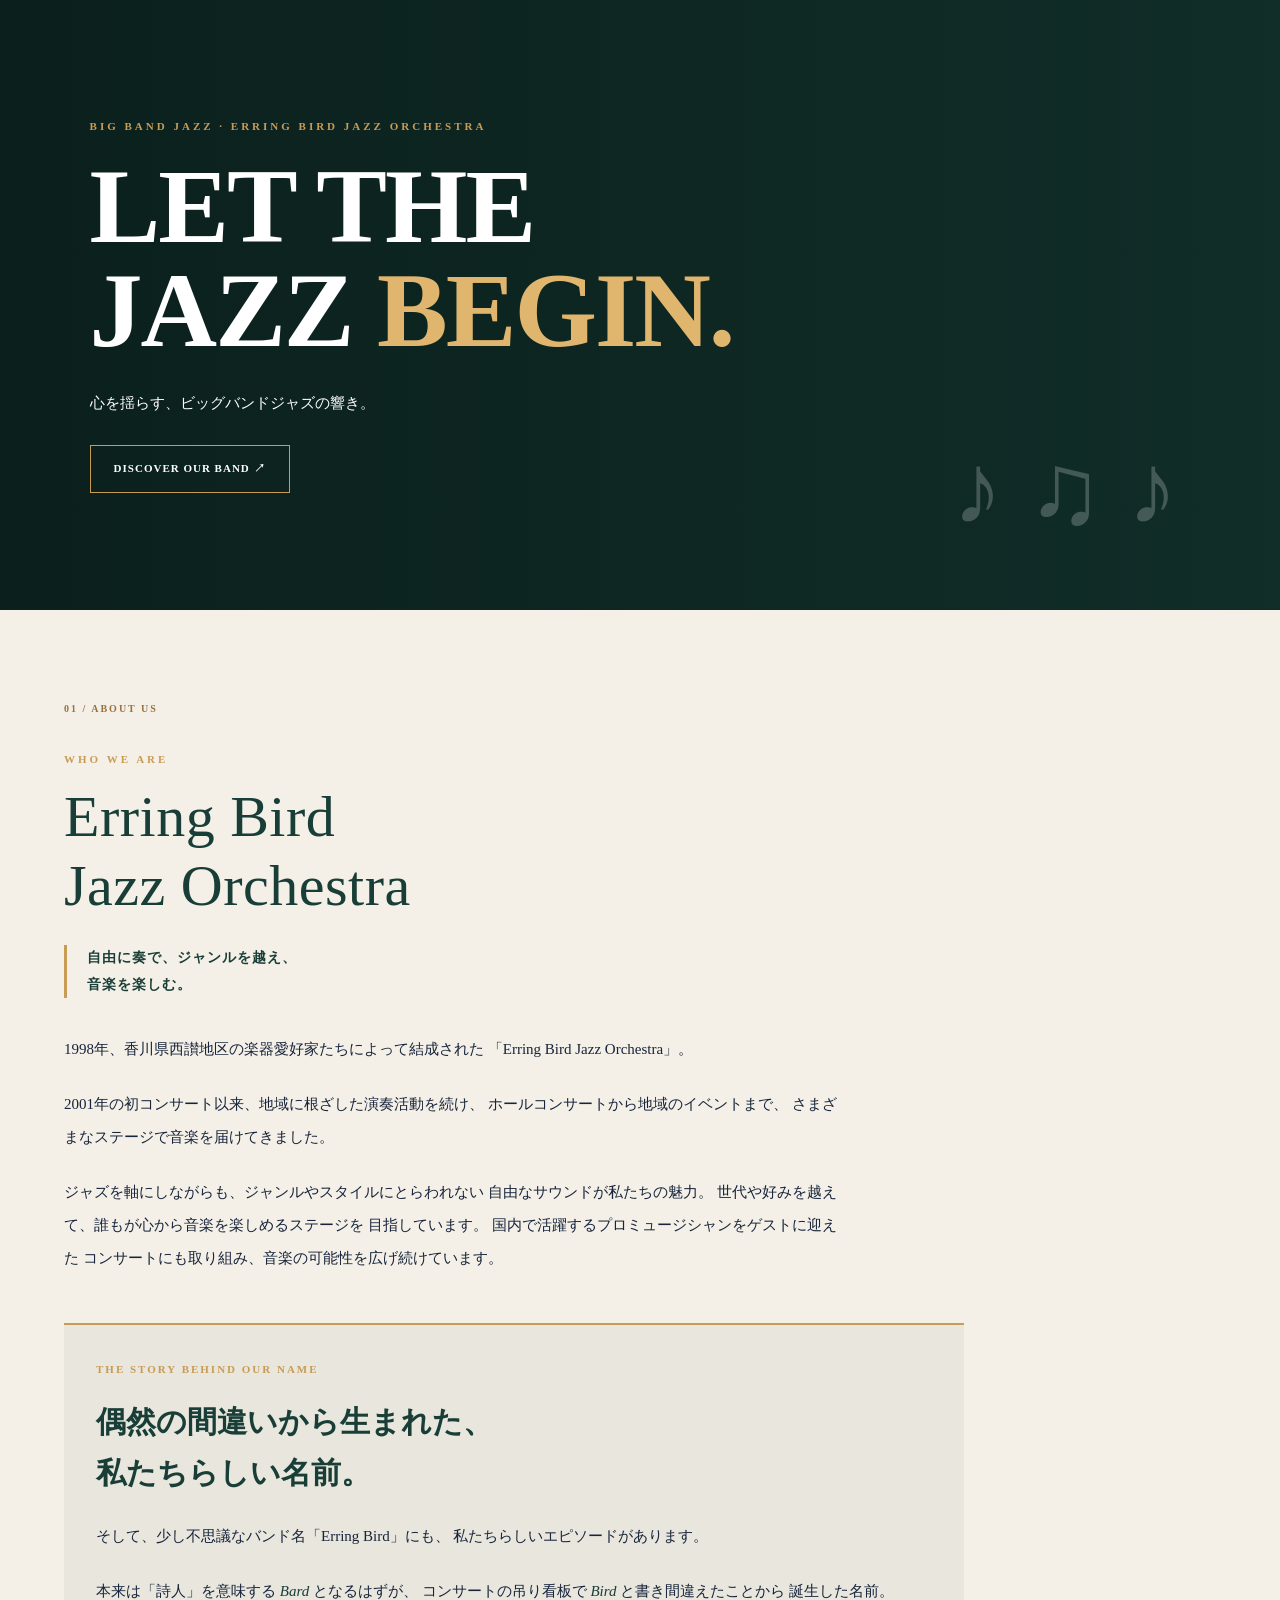
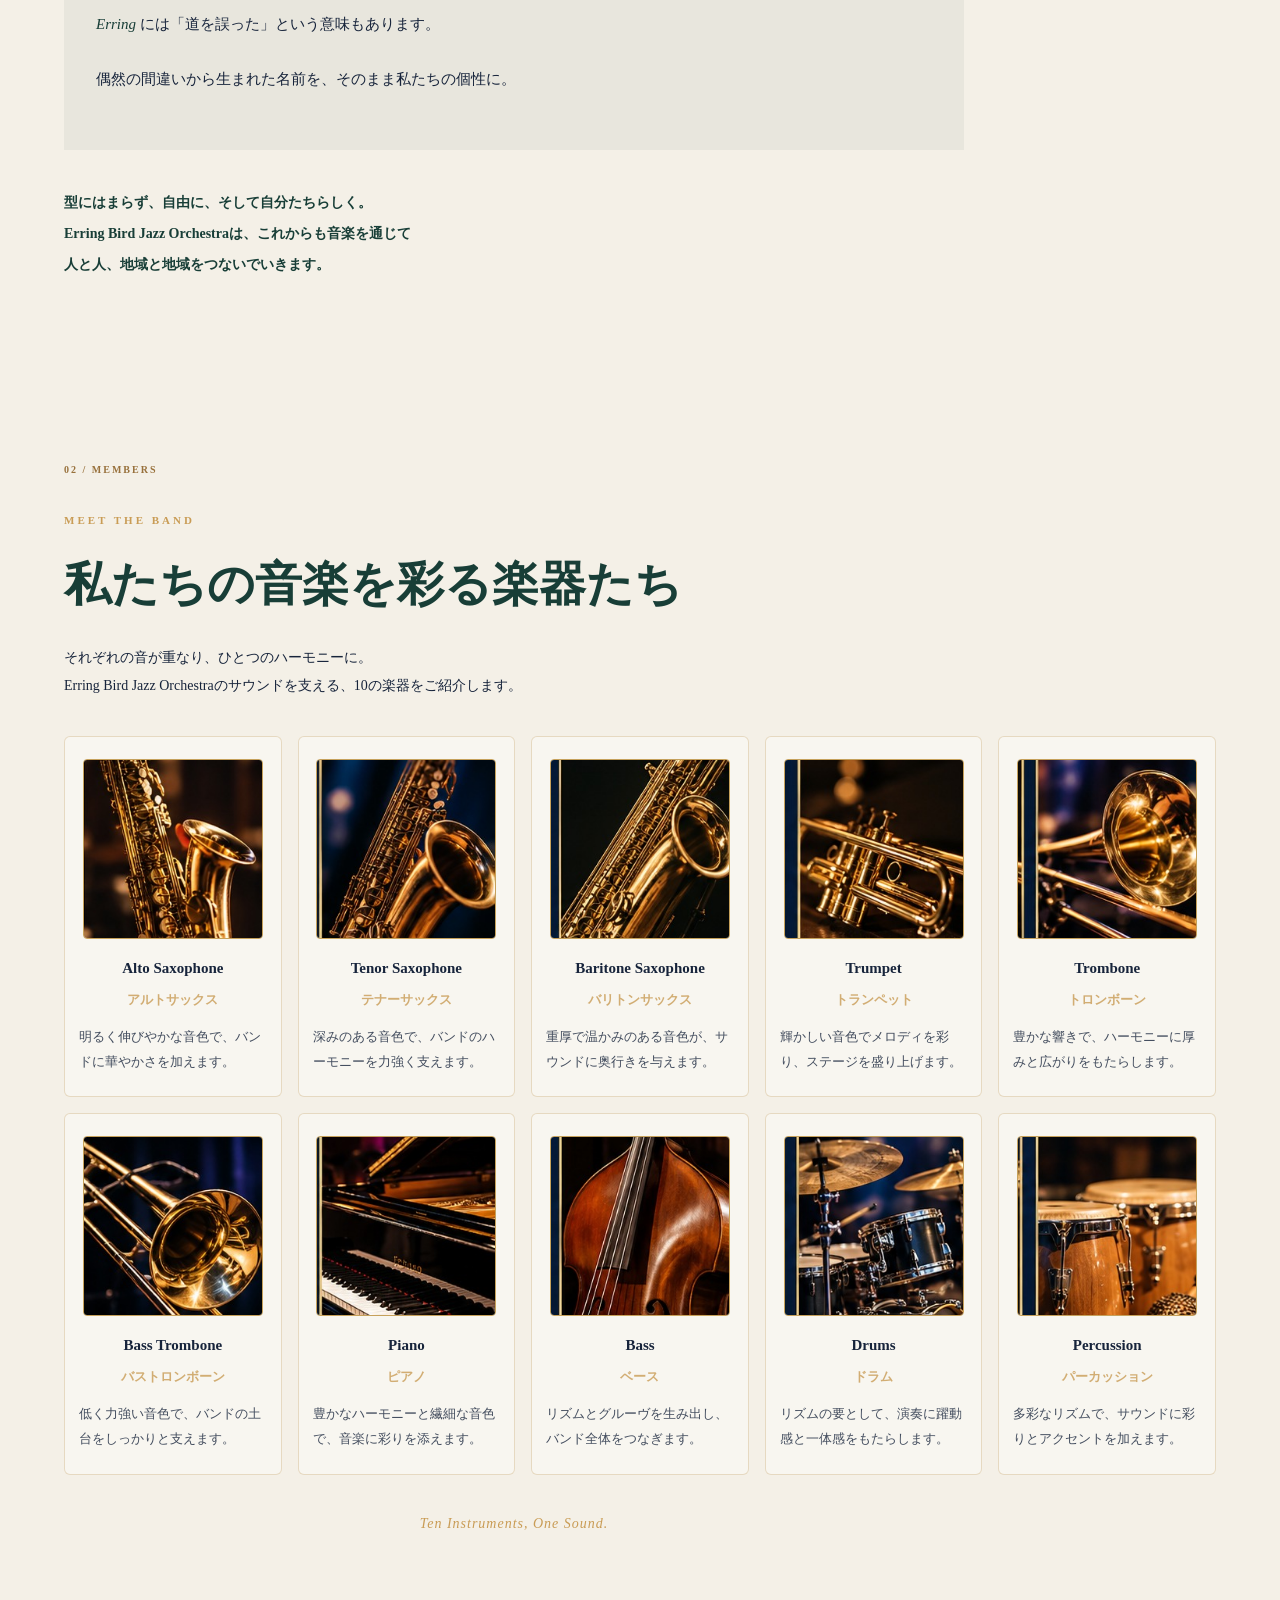
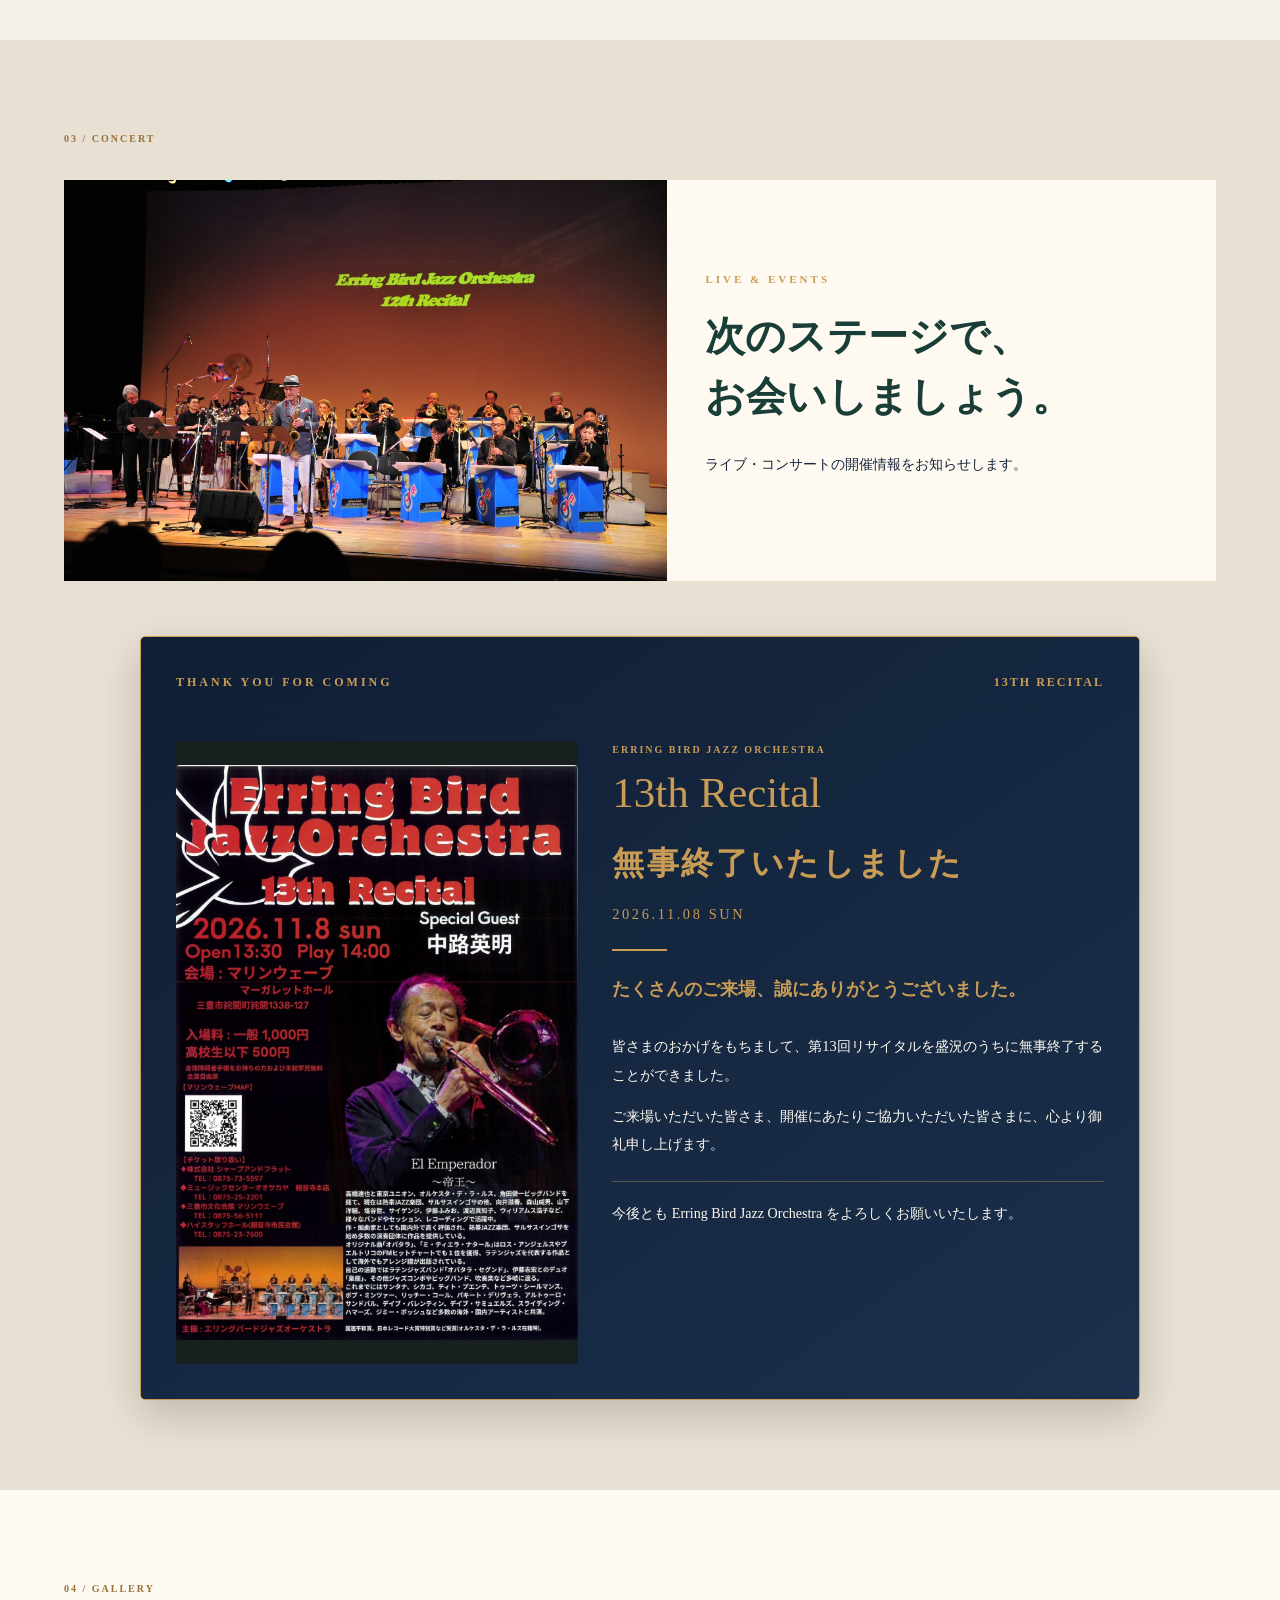
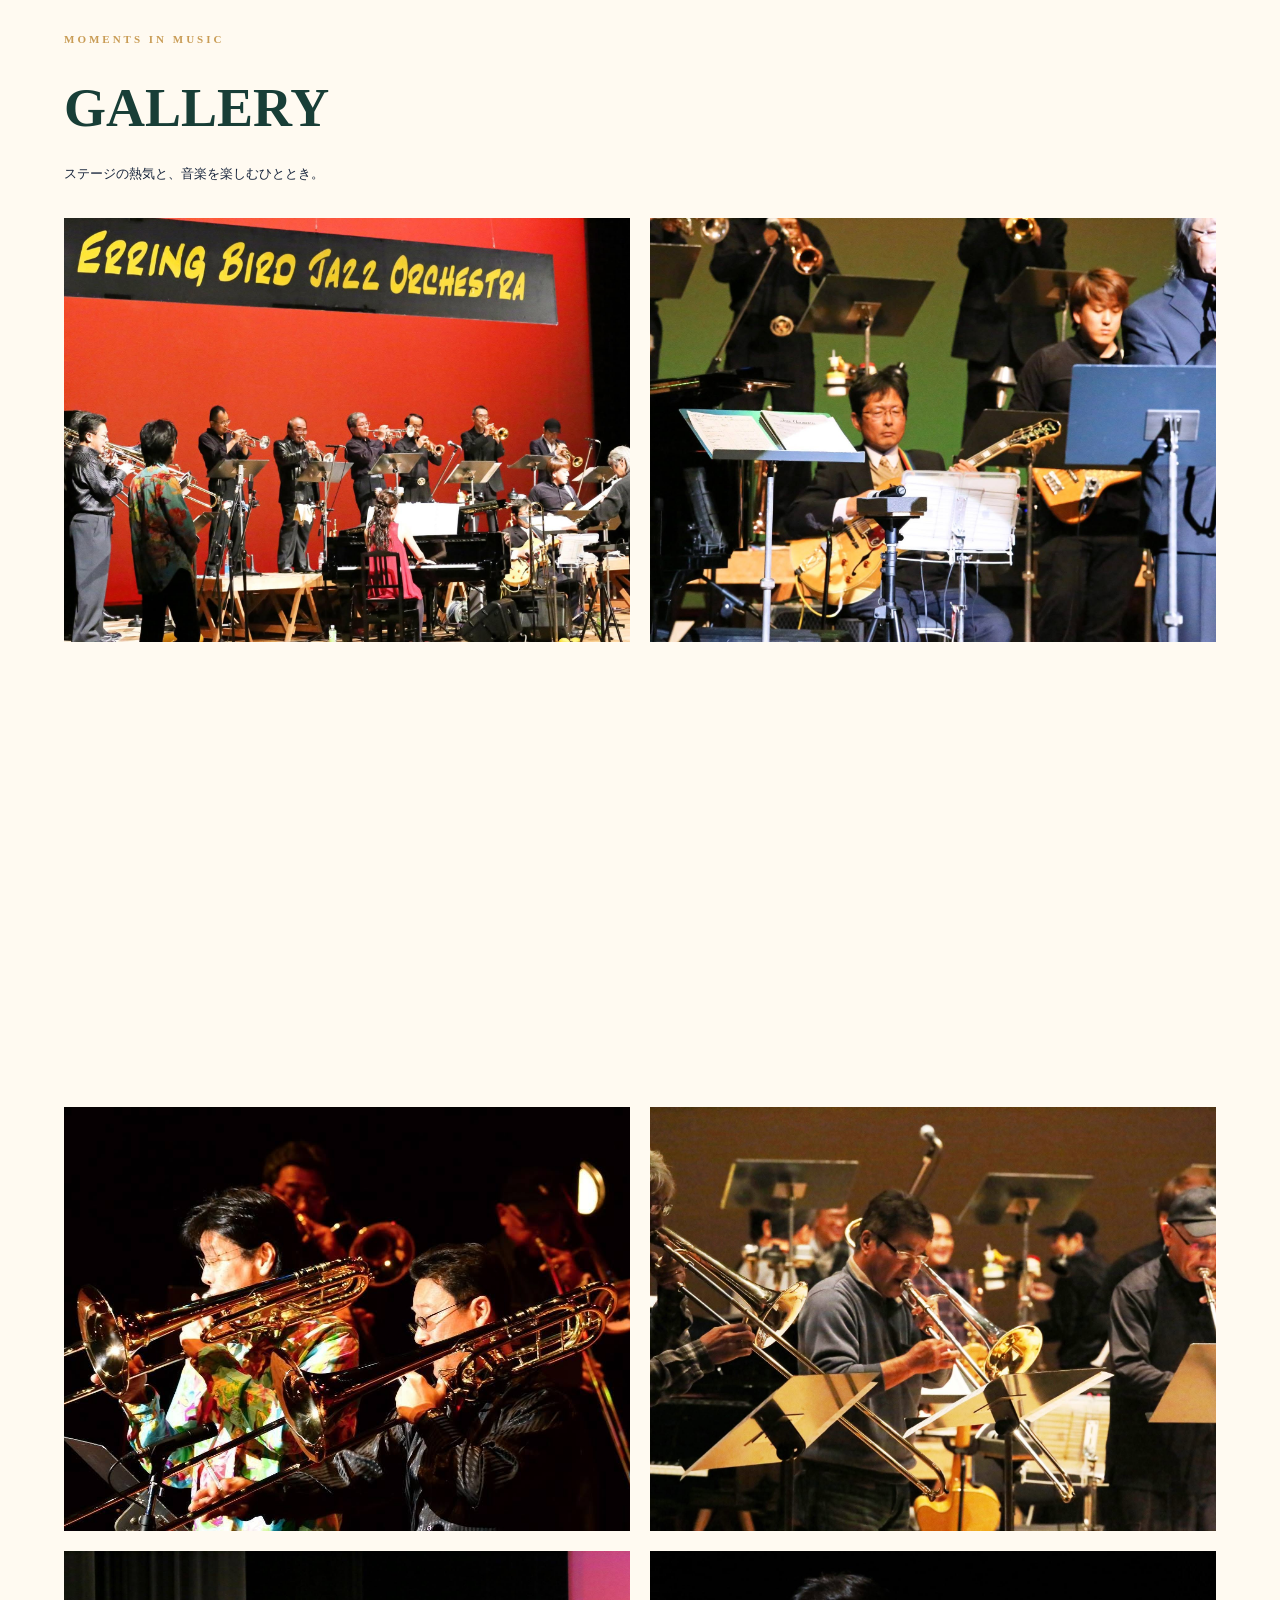
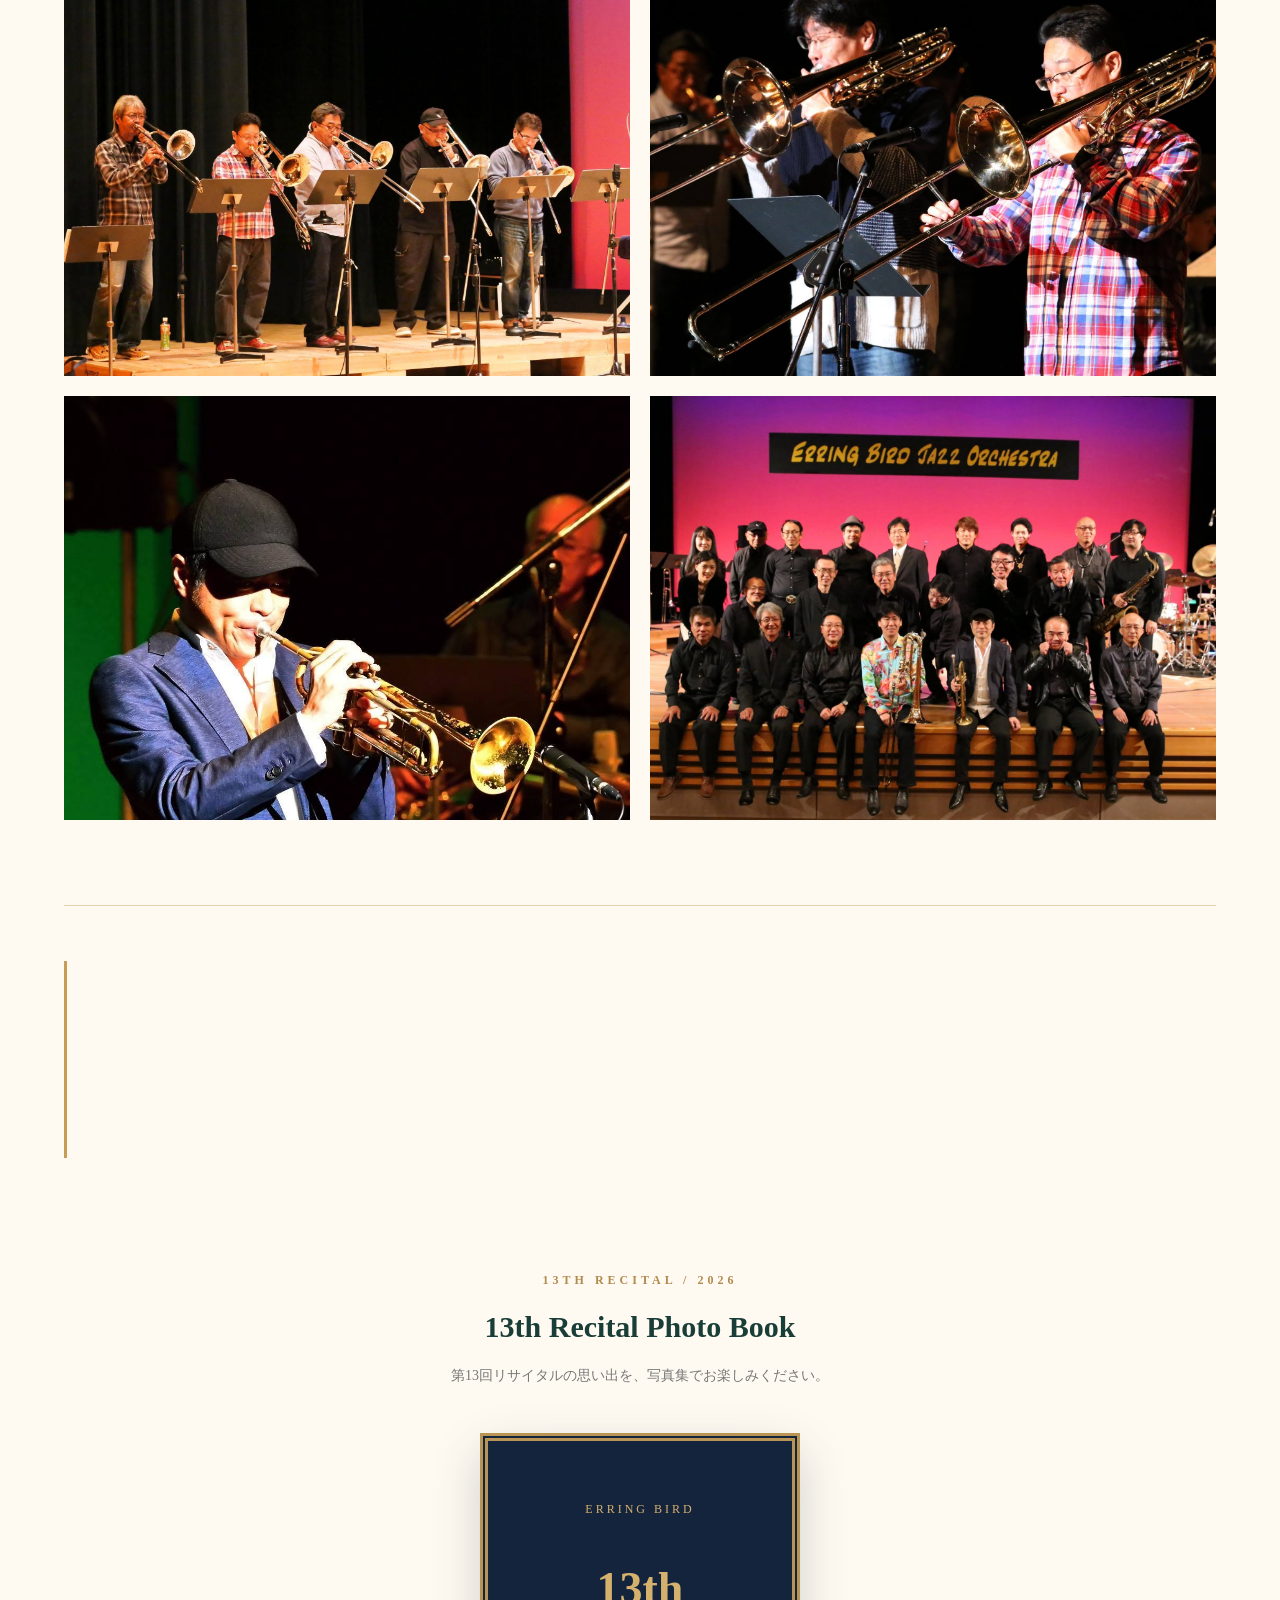
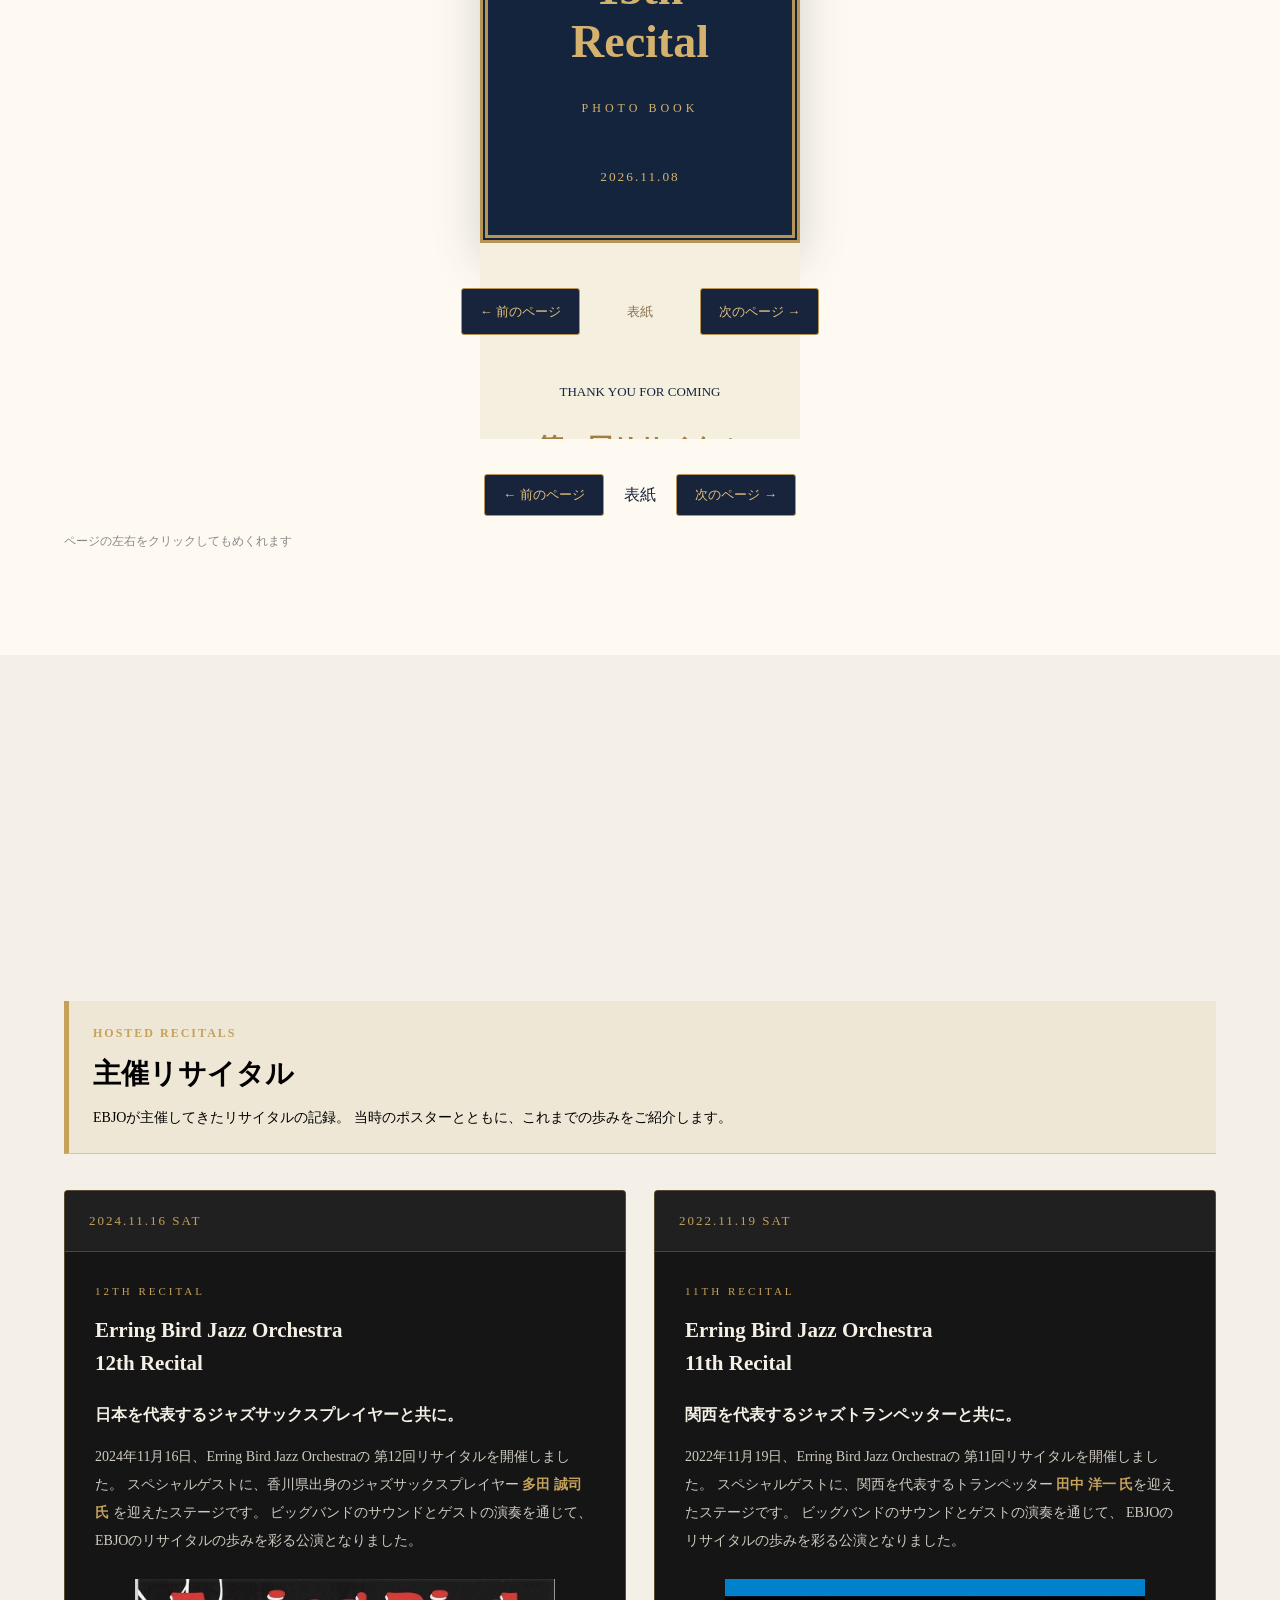
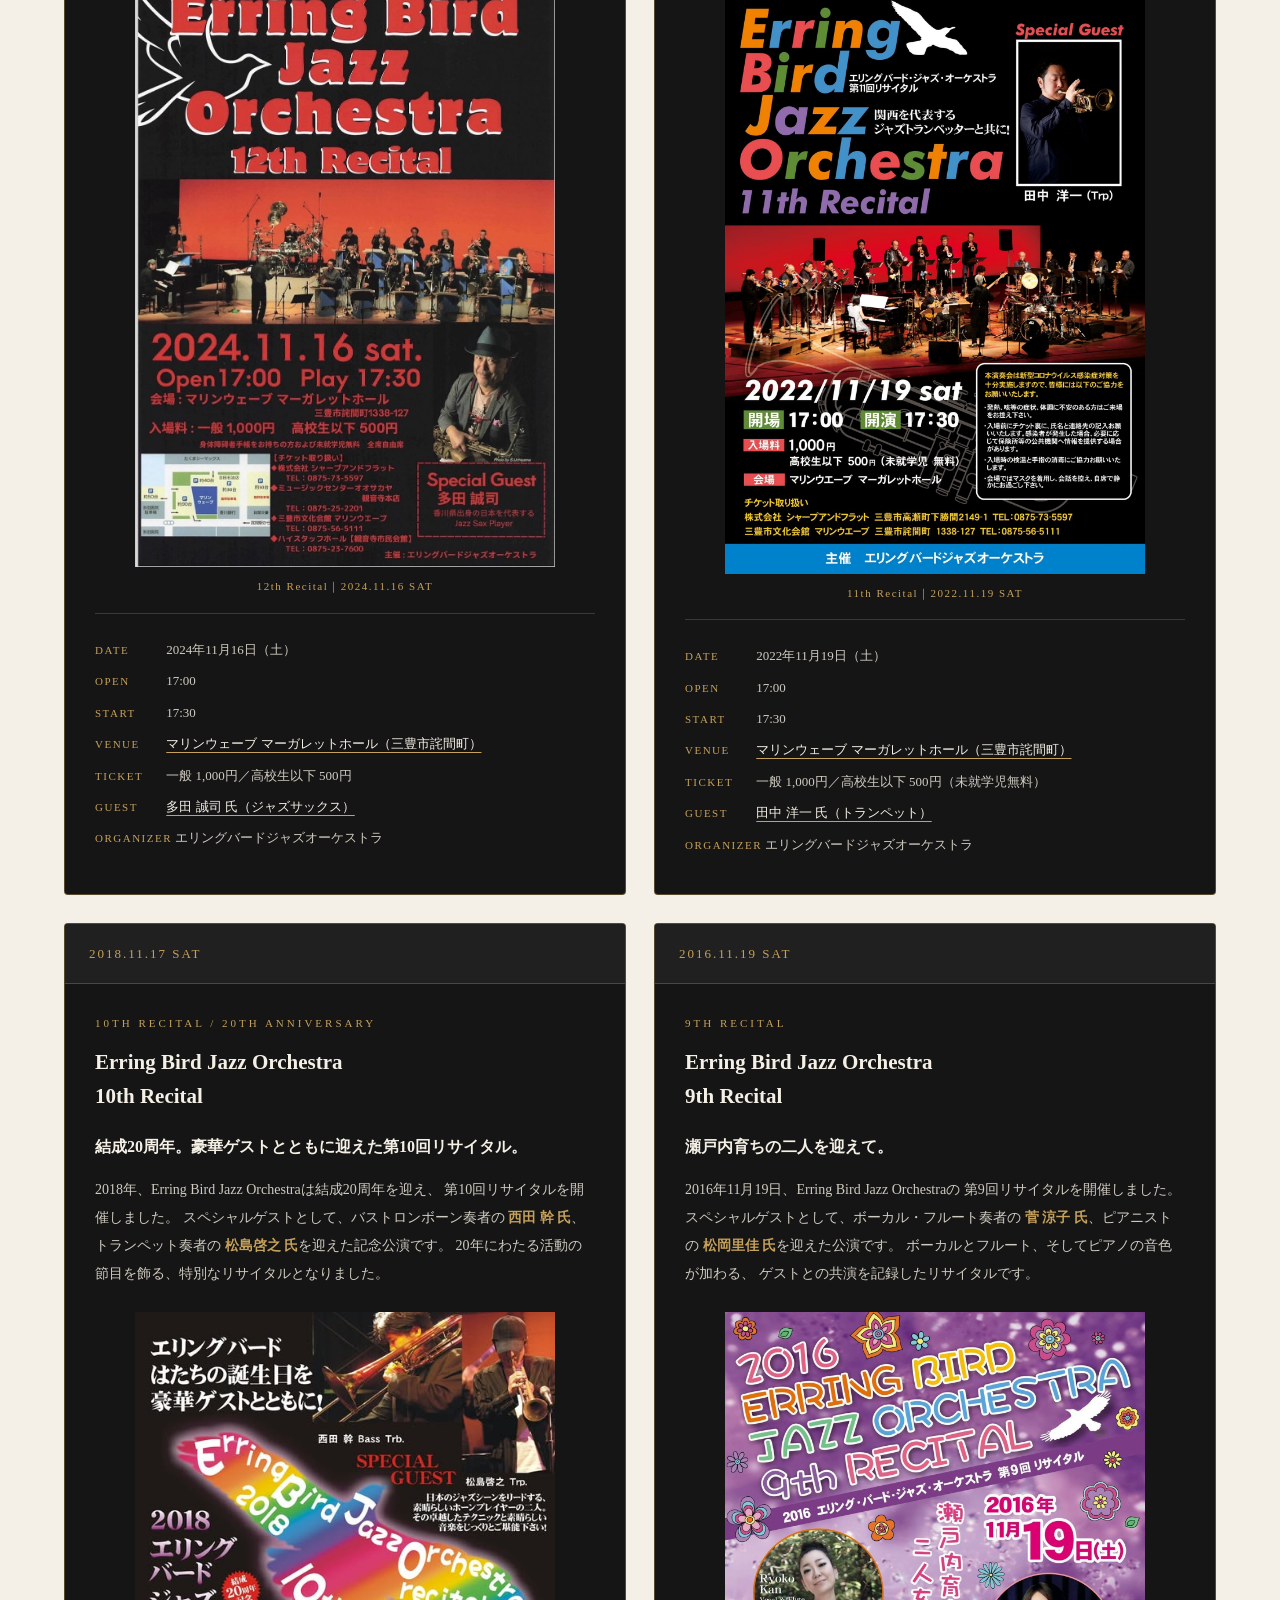
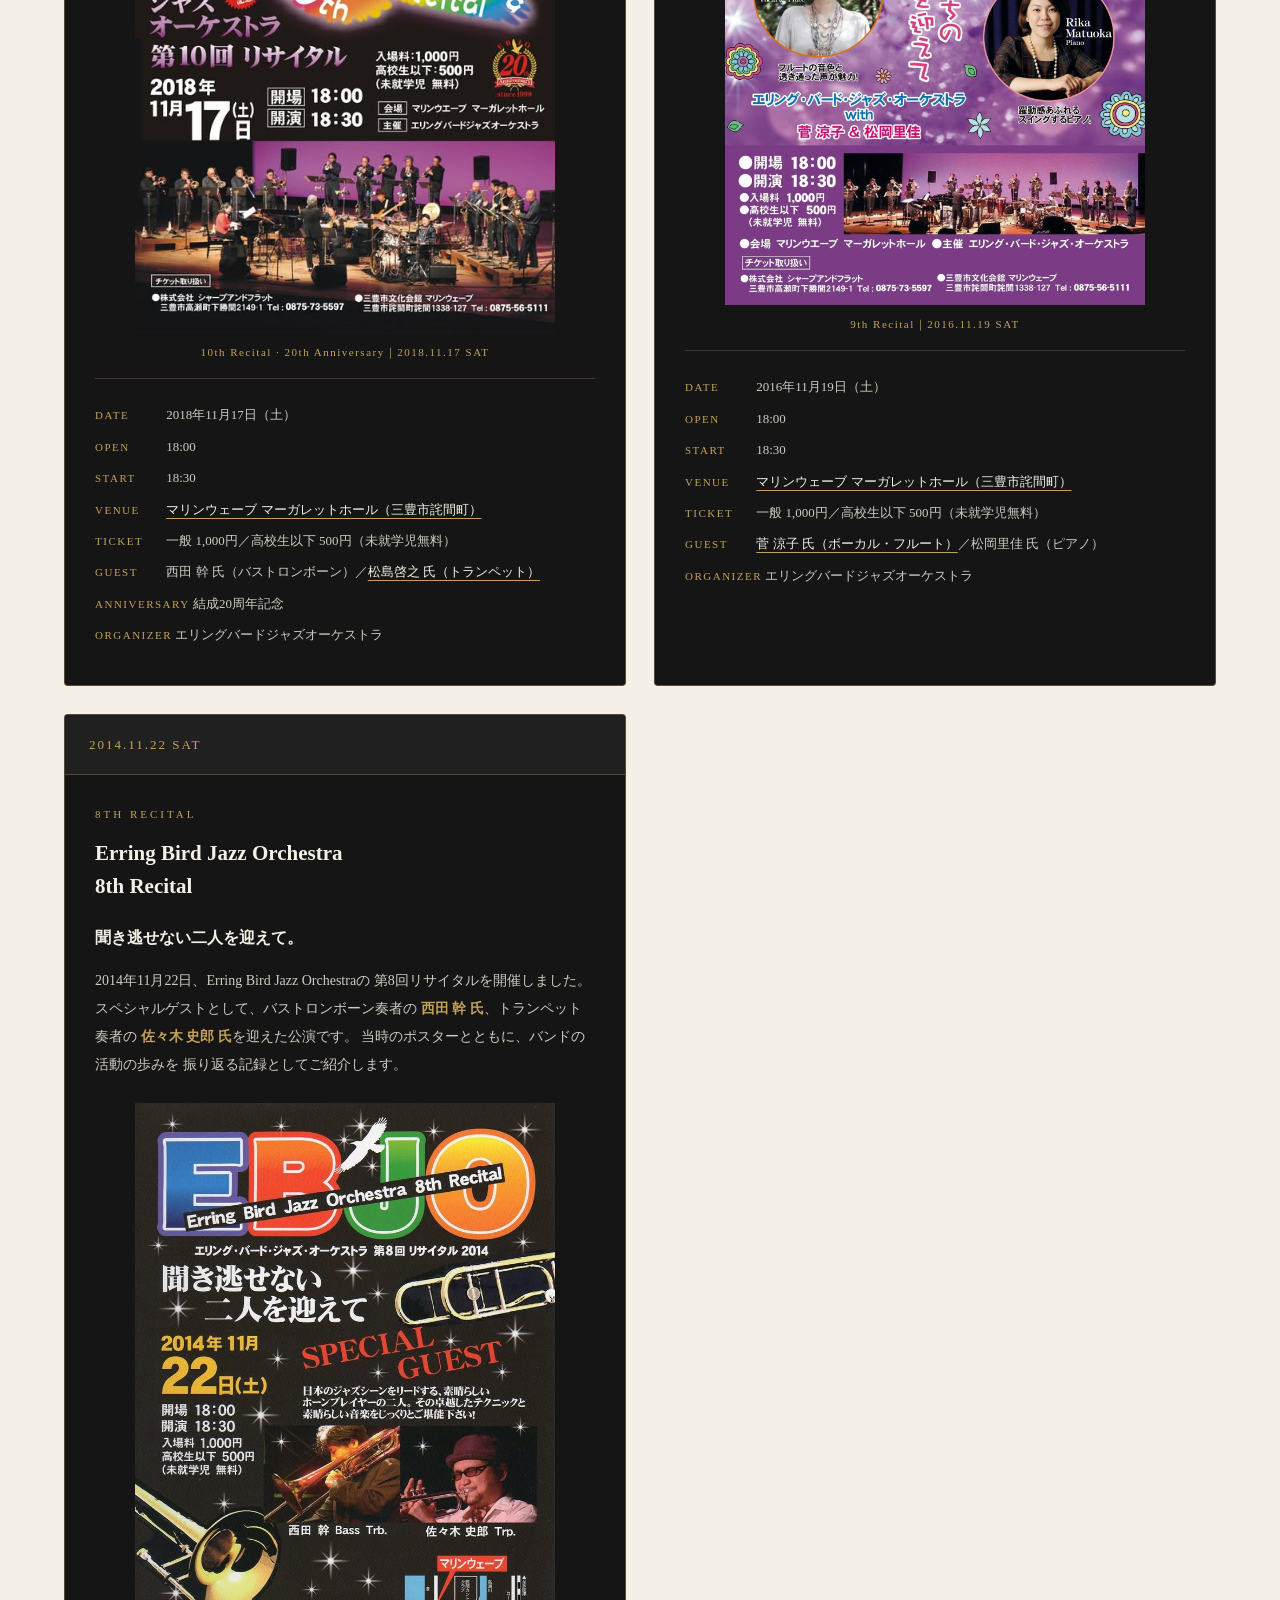
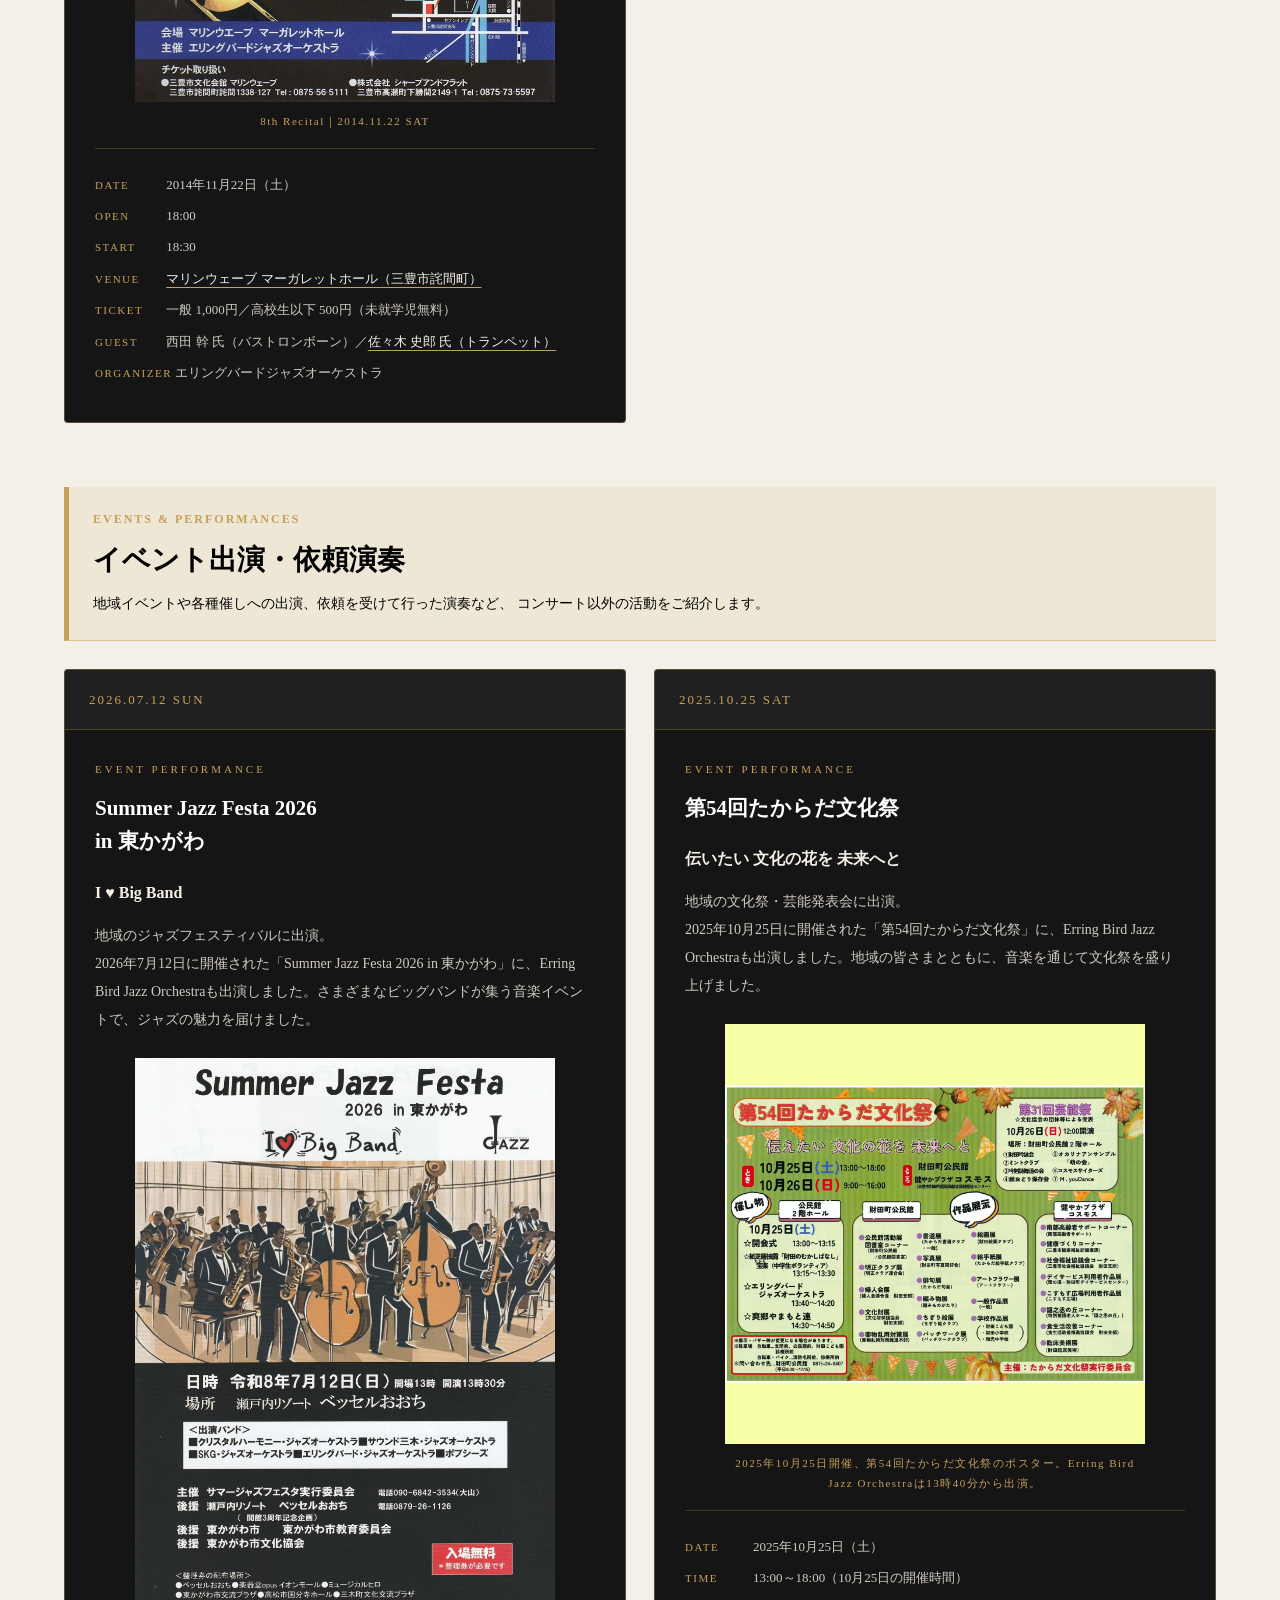
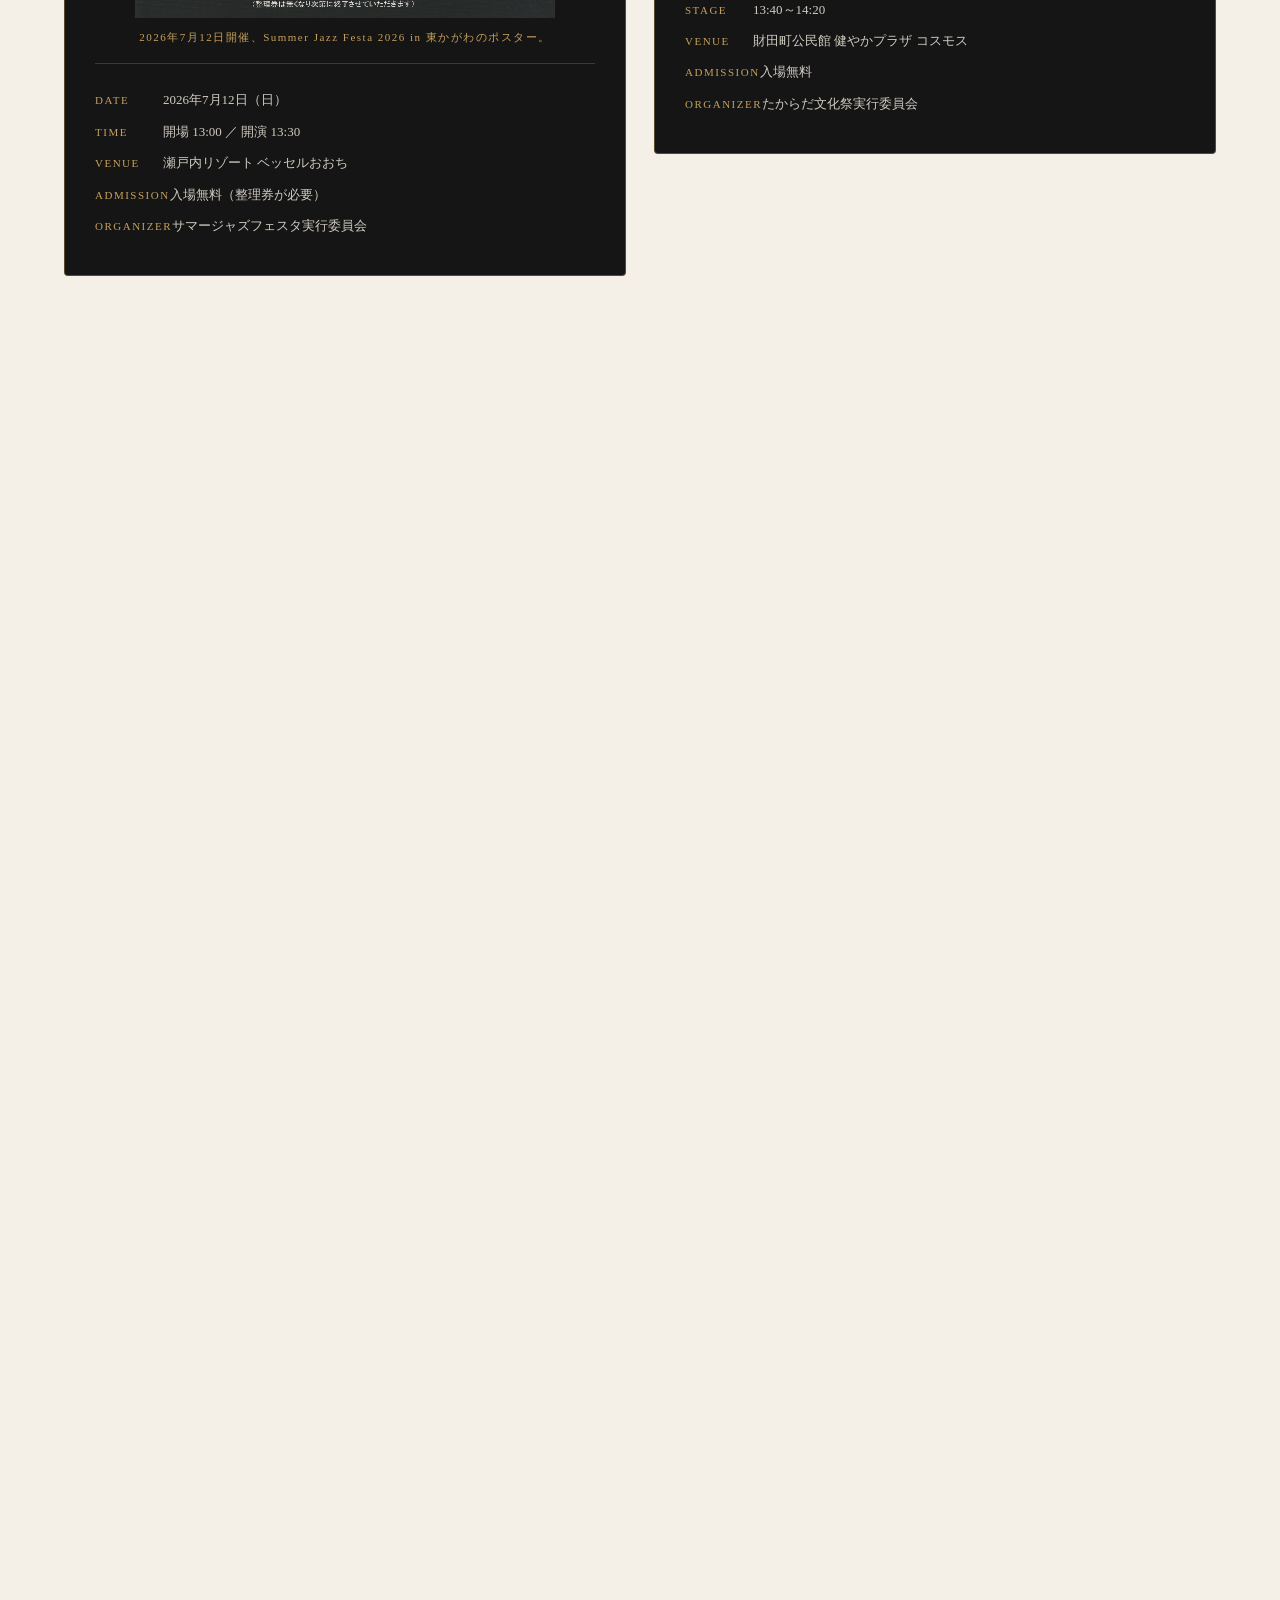
==== commit f0a04784: "Update index.html" ====
--- a/index.html
+++ b/index.html
@@ -409,7 +409,7 @@
   <div class="recital-report">
 
     <div class="recital-report-heading">
-      <p class="eyebrow">A NIGHT TO REMEMBER</p>
+      <p class="eyebrow">A DAY TO REMEMBER</p>
       <h3>第13回リサイタル</h3>
       <p class="recital-report-date">2026.11.08 SUN</p>
       <p class="recital-report-description">
--- a/style.css
+++ b/style.css
@@ -3085,3 +3085,222 @@
     font-size: 12px;
   }
 }
+
+* {
+  box-sizing: border-box;
+}
+
+body {
+  margin: 0;
+  background: #f4f0e7;
+  color: #17243b;
+  font-family: Georgia, "Yu Mincho", serif;
+}
+
+.book-section {
+  padding: 55px 20px;
+  text-align: center;
+}
+
+.book-label {
+  color: #b18a4d;
+  letter-spacing: 4px;
+  font-size: 12px;
+  font-weight: bold;
+}
+
+.book-section h2 {
+  font-size: 30px;
+  margin: 12px 0;
+}
+
+.book-intro {
+  color: #777;
+  font-size: 14px;
+  margin-bottom: 35px;
+}
+
+.book-wrapper {
+  display: flex;
+  justify-content: center;
+  align-items: center;
+  min-height: 430px;
+  perspective: 1600px;
+}
+
+#book {
+  width: 320px;
+  height: 410px;
+  box-shadow: 0 18px 45px #17243b35;
+}
+
+#book .page {
+  background: #fffdf7;
+  border: 1px solid #e5dfd2;
+  overflow: hidden;
+}
+
+.cover,
+.back-cover {
+  height: 100%;
+  background: #14243c;
+  color: #d5b16e;
+  display: flex;
+  flex-direction: column;
+  justify-content: center;
+  align-items: center;
+  text-align: center;
+  padding: 25px;
+}
+
+.cover {
+  border: 8px double #b99555;
+}
+
+.cover p,
+.back-cover p {
+  letter-spacing: 3px;
+  font-size: 12px;
+}
+
+.cover h1 {
+  font-size: 46px;
+  line-height: 1.15;
+  margin: 30px 0;
+}
+
+.cover span,
+.back-cover span {
+  letter-spacing: 4px;
+  font-size: 12px;
+}
+
+.cover small {
+  margin-top: 45px;
+  letter-spacing: 2px;
+}
+
+.inside-cover {
+  height: 100%;
+  padding: 35px 22px;
+  background: #f5efdf;
+  color: #17243b;
+  display: flex;
+  flex-direction: column;
+  justify-content: center;
+  align-items: center;
+  text-align: center;
+}
+
+.inside-cover h2 {
+  font-size: 25px;
+  color: #a47d40;
+}
+
+.inside-cover p {
+  line-height: 1.9;
+  font-size: 13px;
+}
+
+.photo-page {
+  height: 100%;
+  padding: 12px;
+  background: #fffdf7;
+  display: flex;
+  flex-direction: column;
+}
+
+.photo-page img {
+  width: 100%;
+  height: calc(100% - 30px);
+  object-fit: contain;
+  background: #e9e5dc;
+}
+
+.photo-page p {
+  margin: 8px 0 0;
+  font-size: 11px;
+  color: #8a744e;
+  text-align: center;
+  letter-spacing: 1px;
+}
+
+.book-controls {
+  display: flex;
+  justify-content: center;
+  align-items: center;
+  gap: 20px;
+  margin-top: 30px;
+}
+
+.book-controls button {
+  border: 1px solid #b99555;
+  background: #17243b;
+  color: #e5c47d;
+  padding: 11px 18px;
+  cursor: pointer;
+  border-radius: 3px;
+}
+
+.book-controls button:hover {
+  background: #293d5d;
+}
+
+#pageNumber {
+  font-size: 13px;
+  color: #746343;
+  min-width: 80px;
+}
+
+.book-hint {
+  color: #888;
+  font-size: 12px;
+  margin-top: 15px;
+}
+
+@media (max-width: 600px) {
+  .book-section {
+    padding: 35px 10px;
+  }
+
+  .book-section h2 {
+    font-size: 23px;
+  }
+
+  .book-wrapper {
+    min-height: 350px;
+  }
+
+  #book {
+    width: min(280px, 85vw);
+    height: min(360px, 110vw);
+  }
+
+  .cover h1 {
+    font-size: 38px;
+  }
+
+  .book-controls {
+    gap: 8px;
+  }
+
+  .book-controls button {
+    padding: 10px;
+    font-size: 12px;
+  }
+}
+
+/* ページ操作ボタンを前面に表示 */
+.book-controls {
+  position: relative;
+  z-index: 100;
+  margin-top: 35px;
+  pointer-events: auto;
+}
+
+.book-controls button {
+  position: relative;
+  z-index: 101;
+  pointer-events: auto;
+  cursor: pointer;
+}
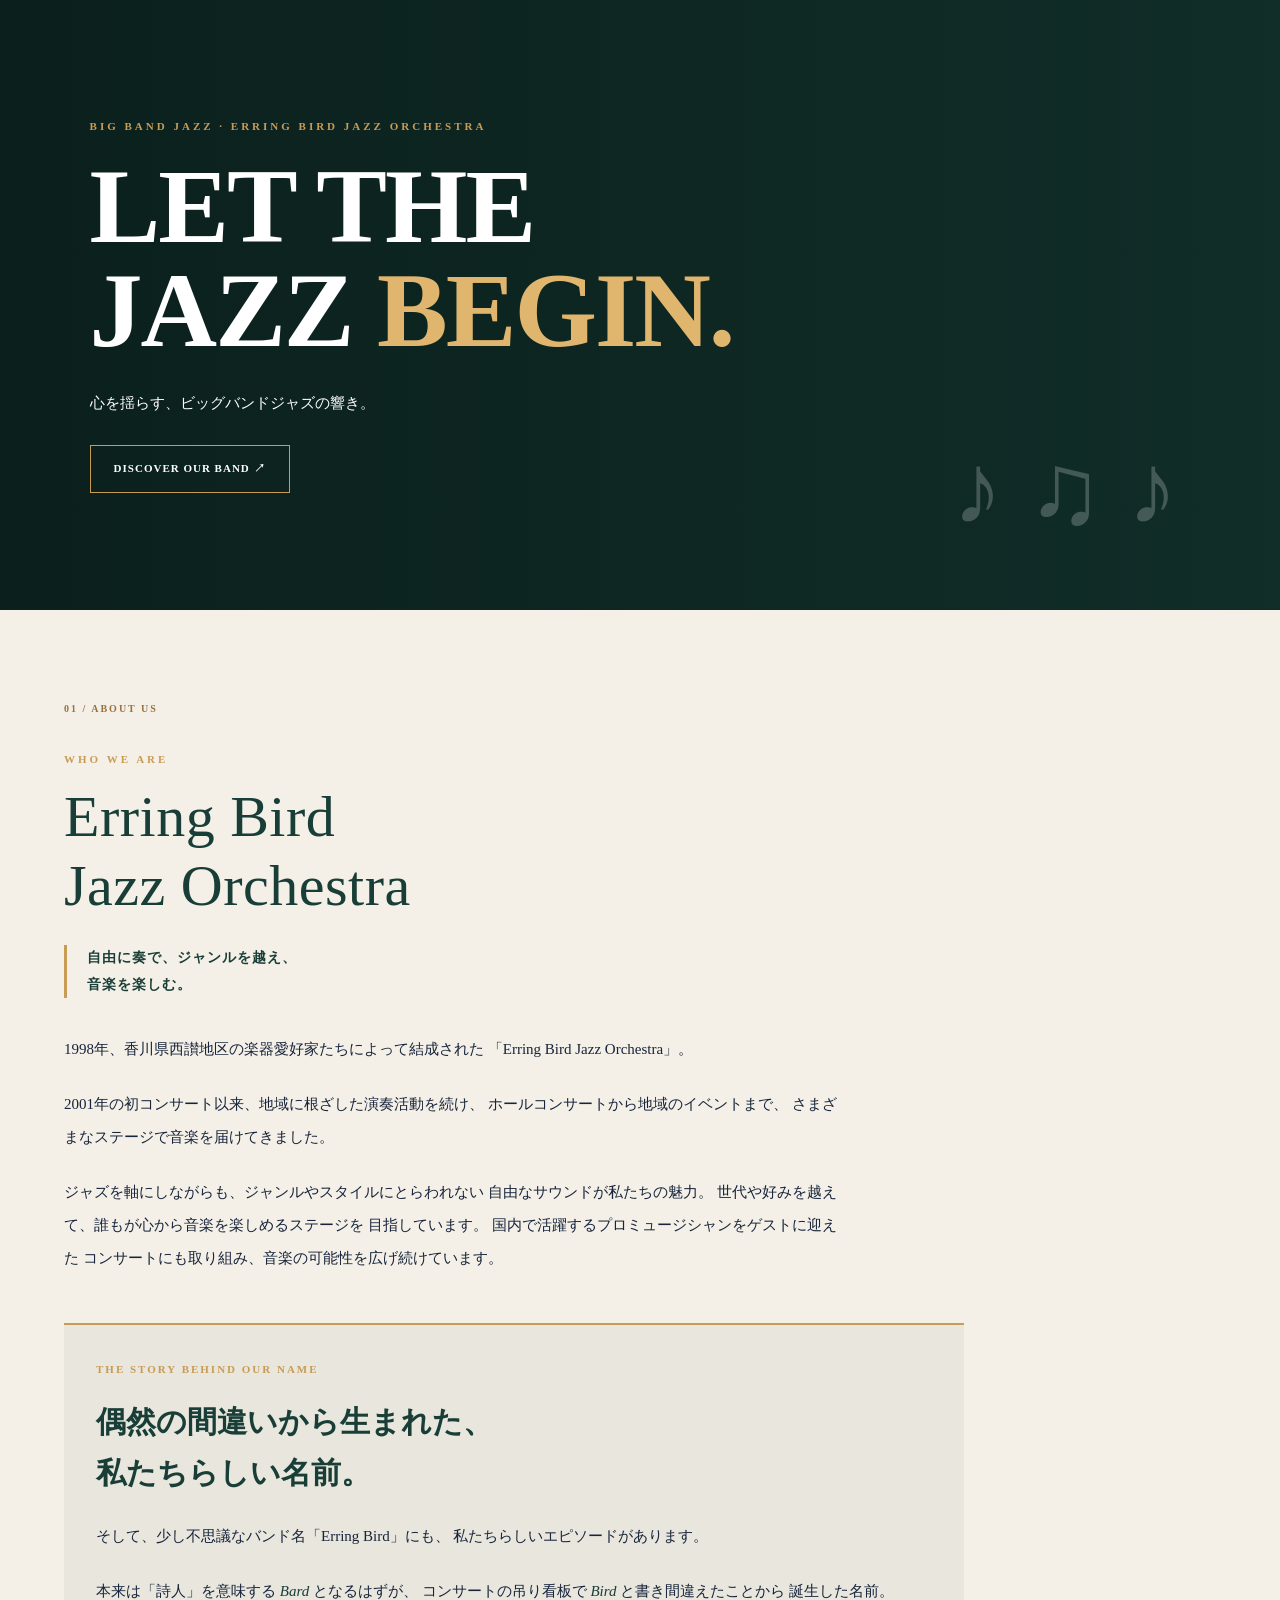
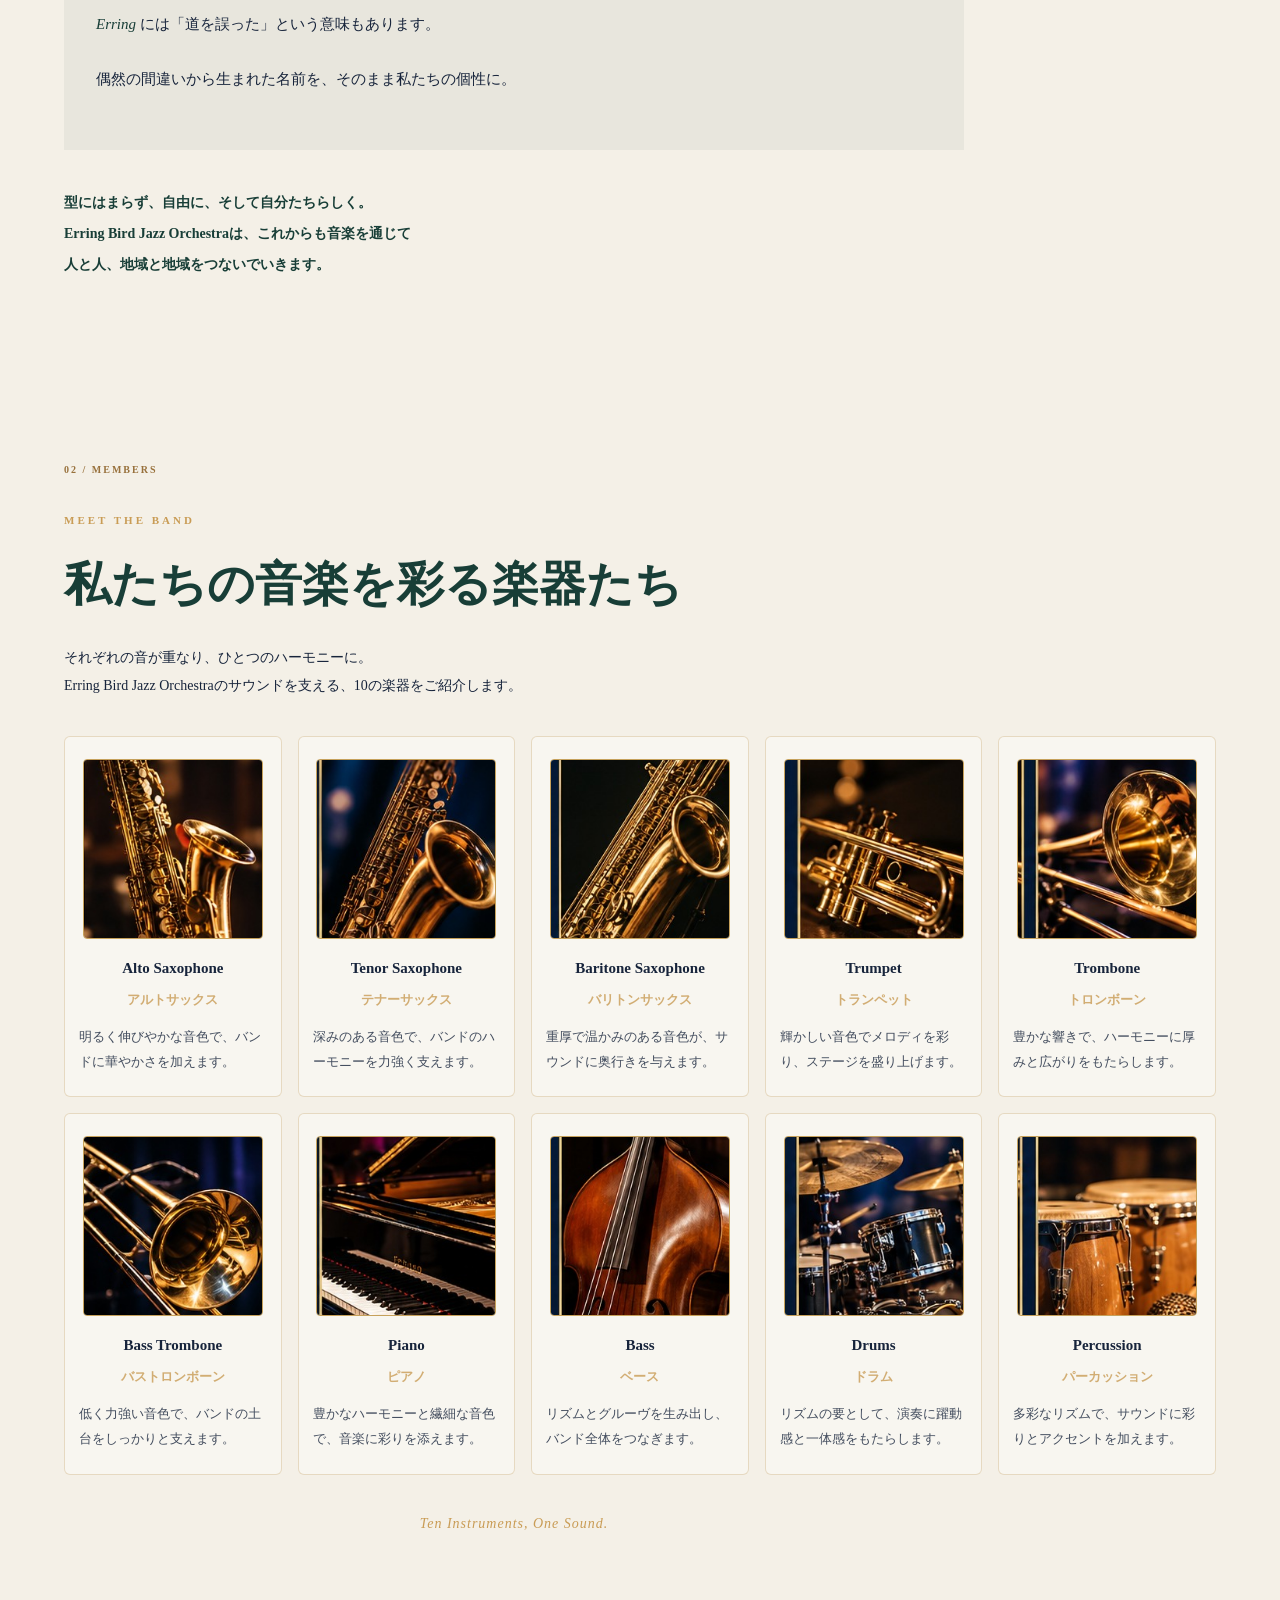
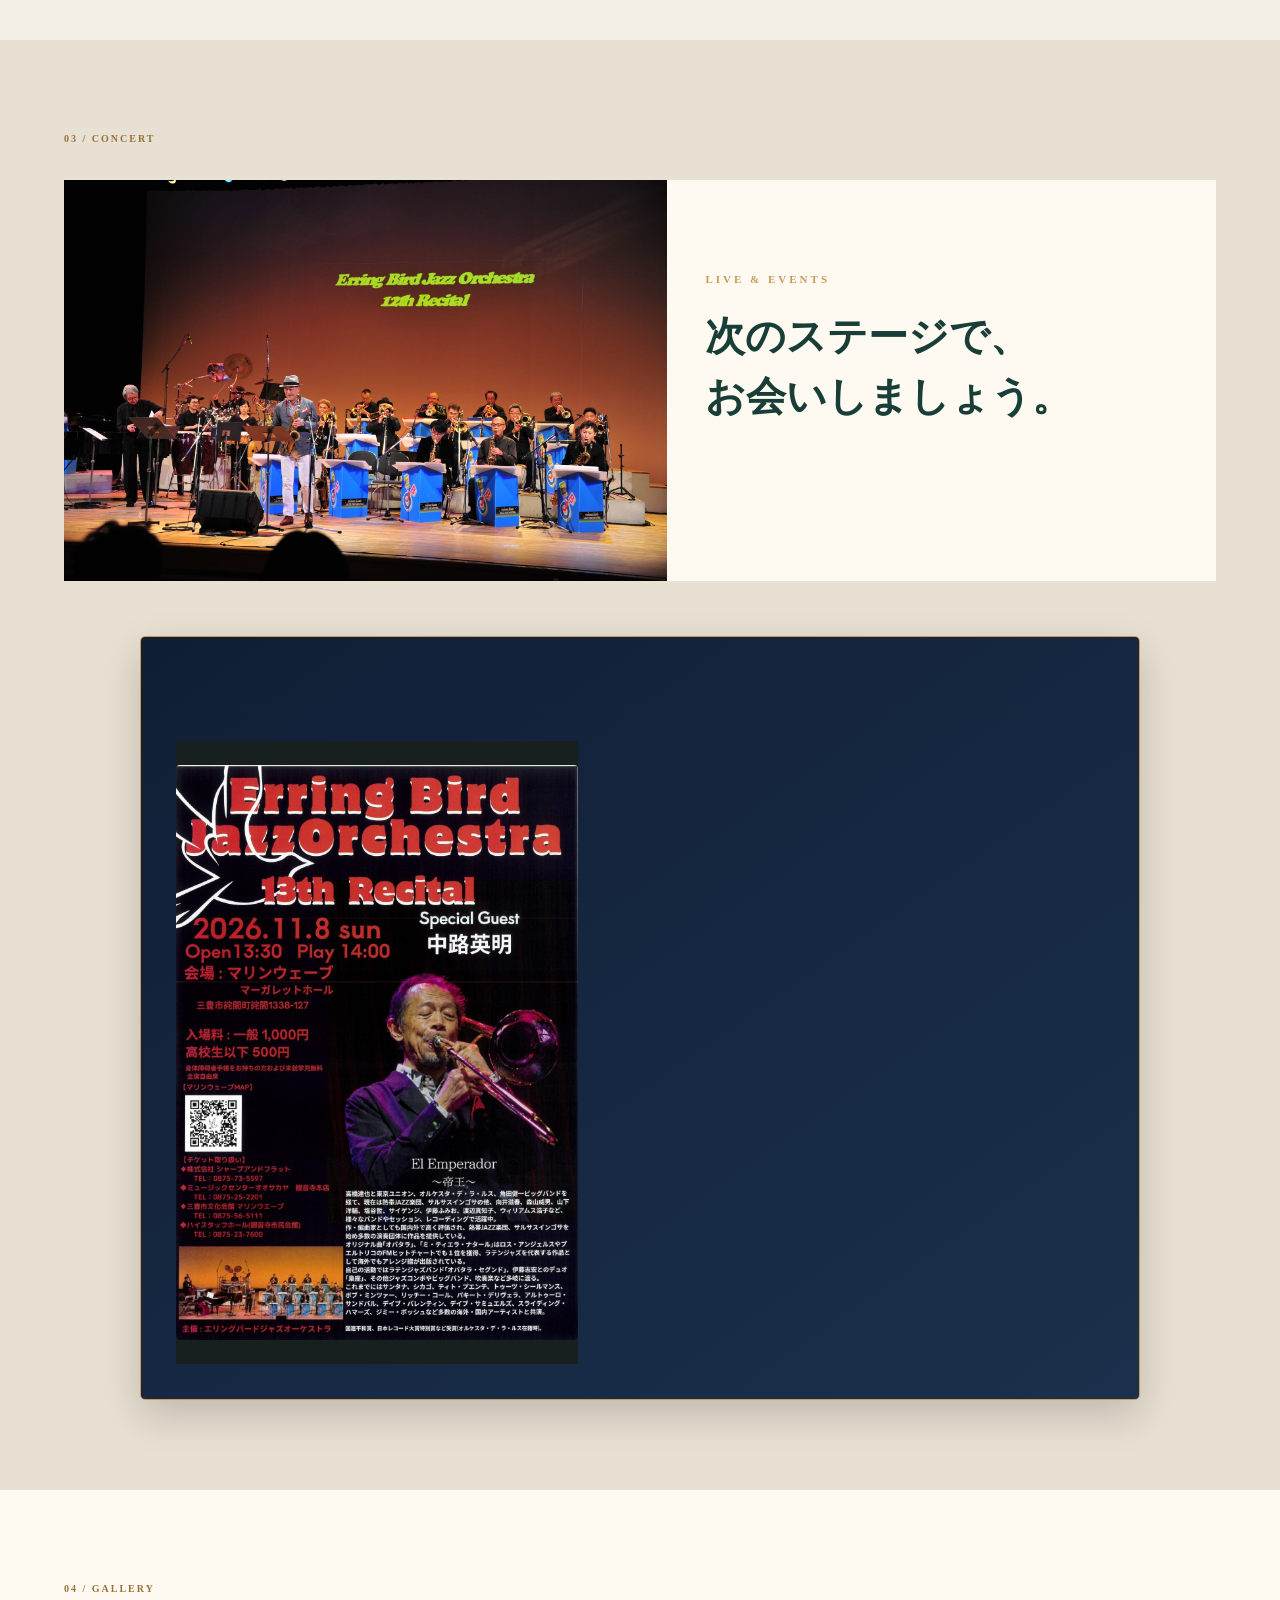
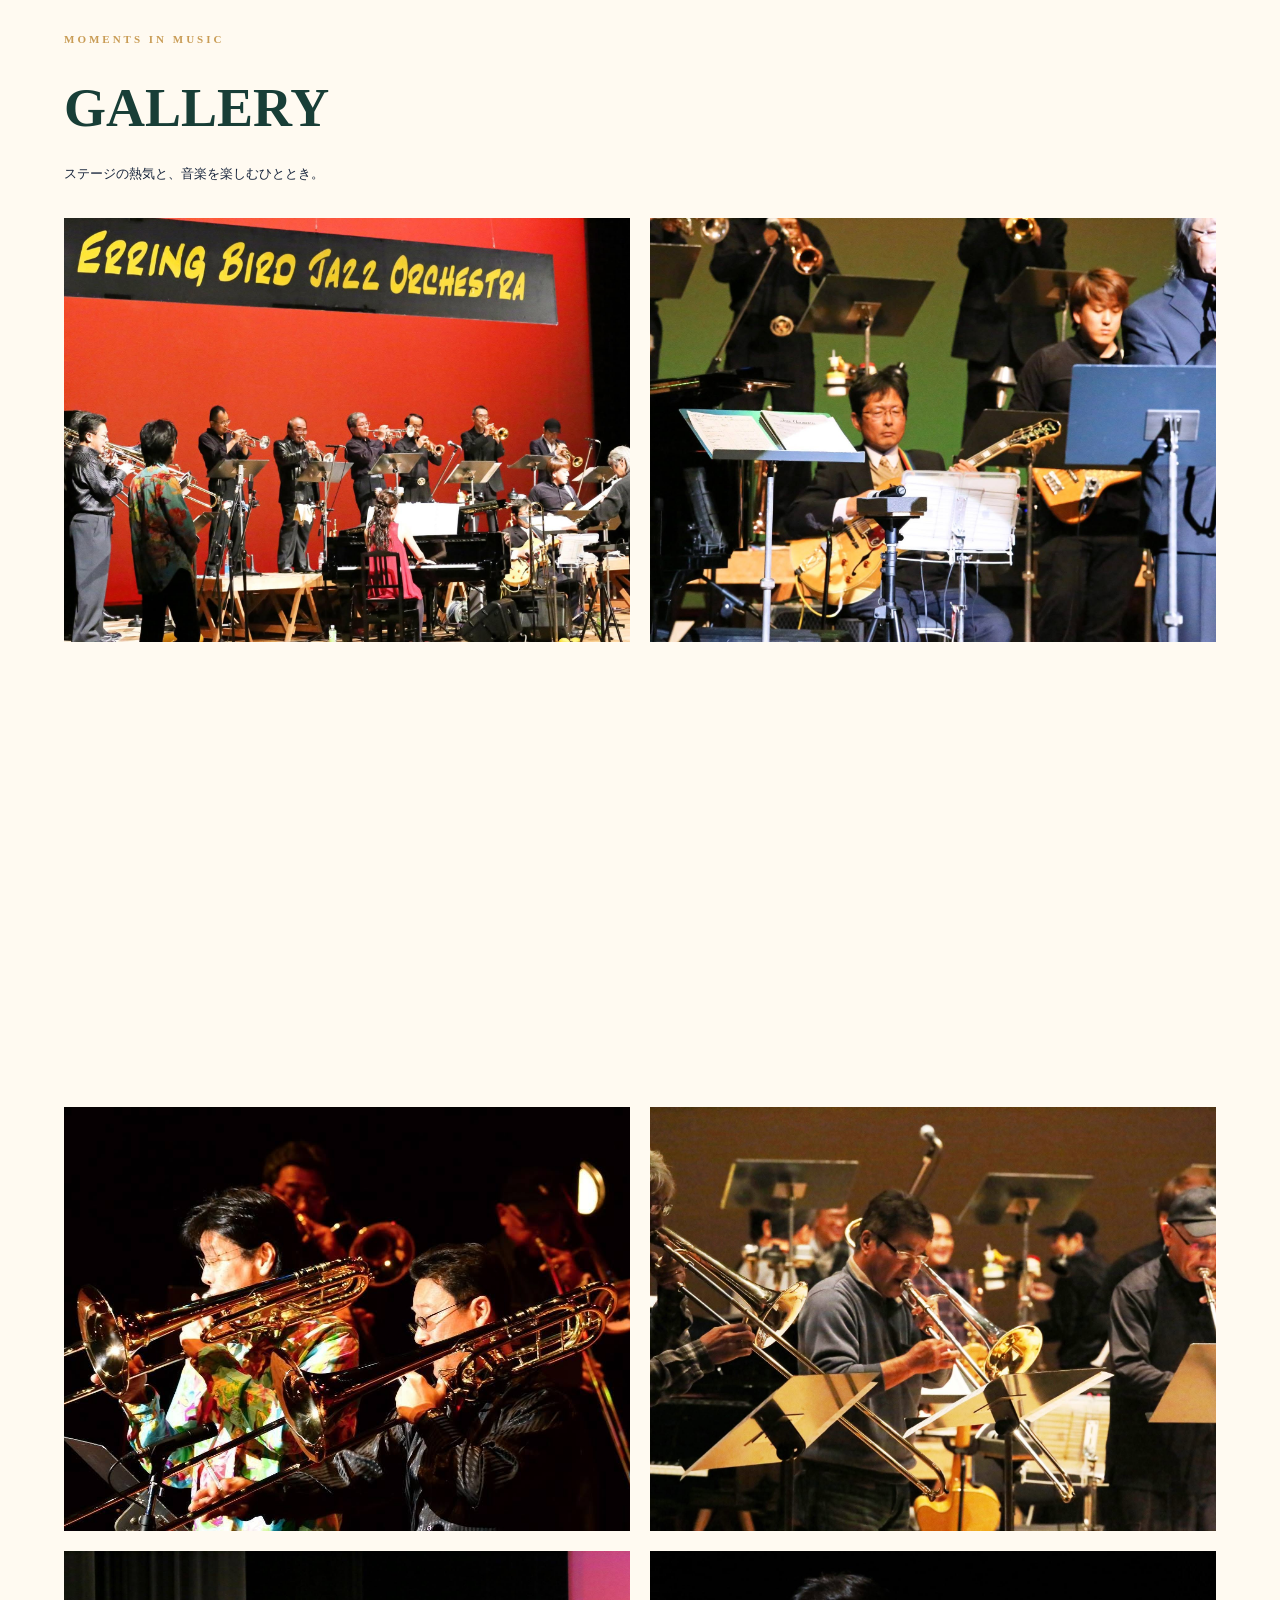
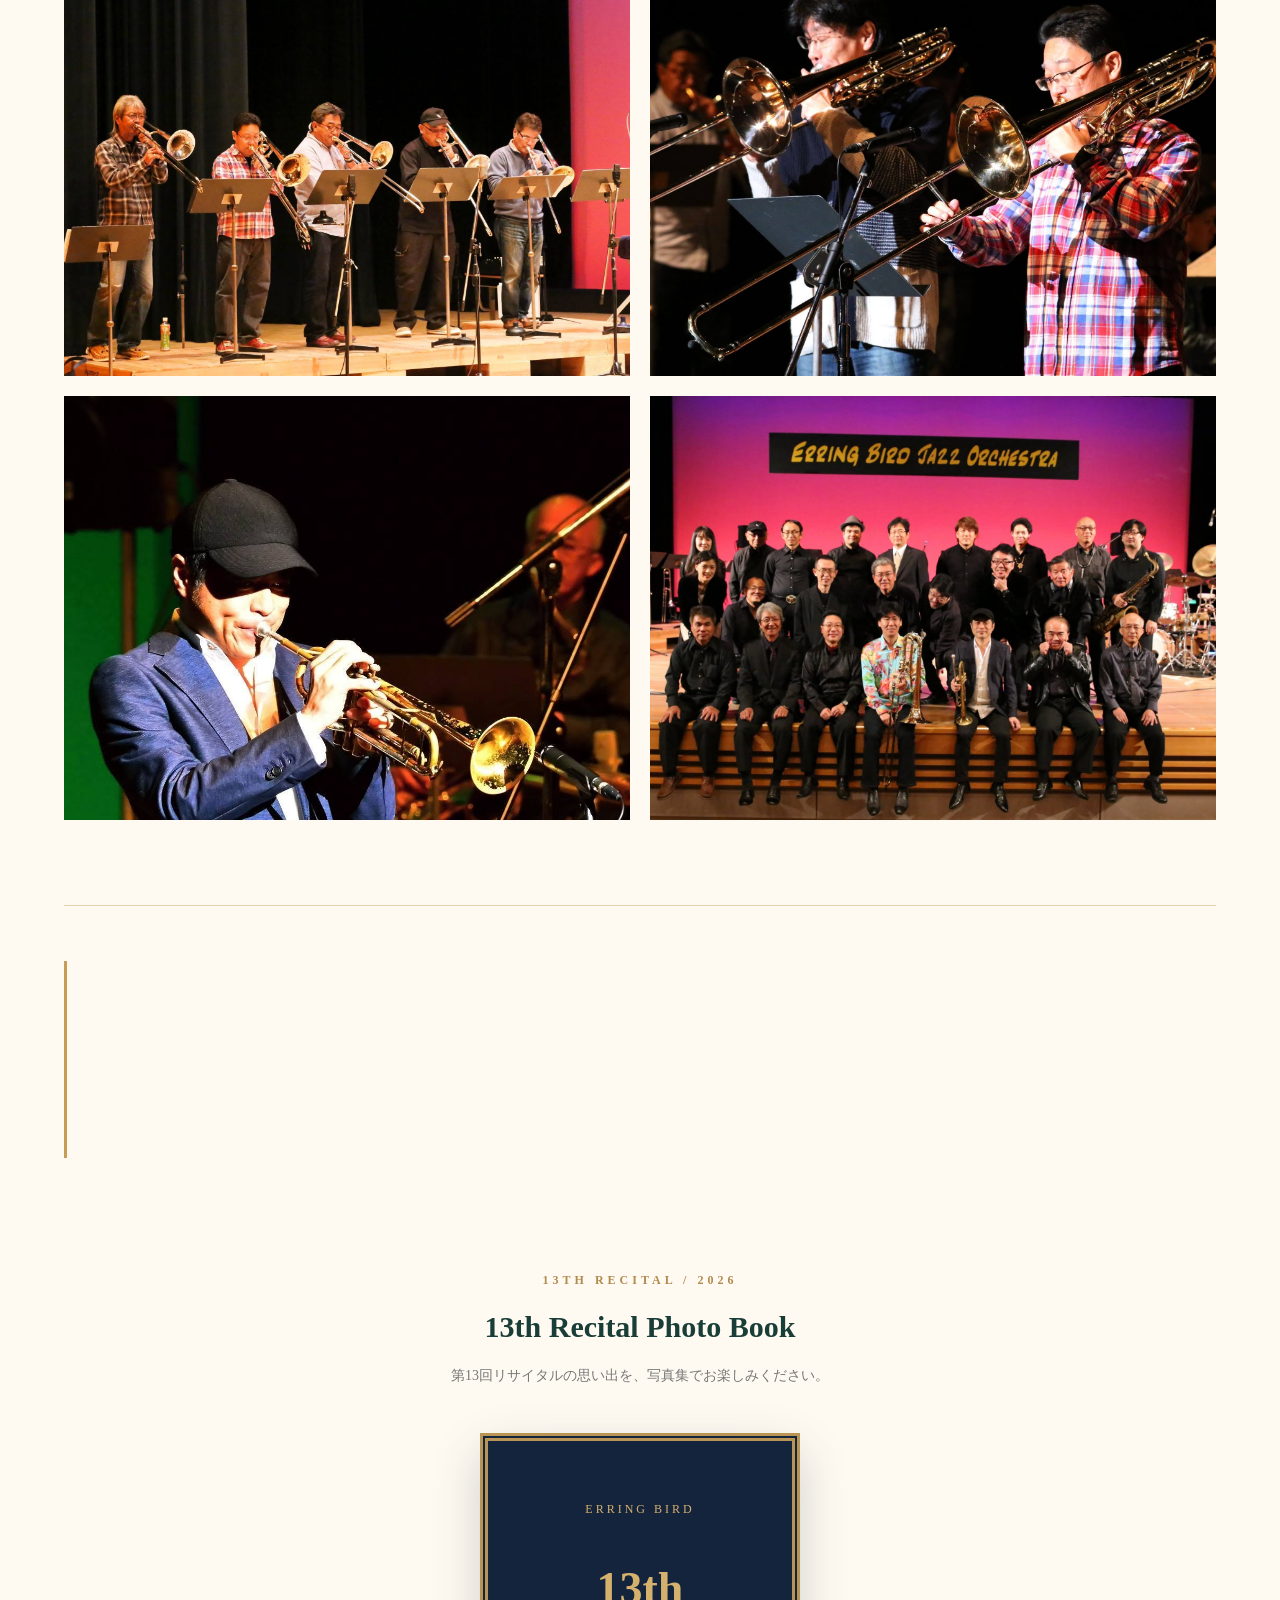
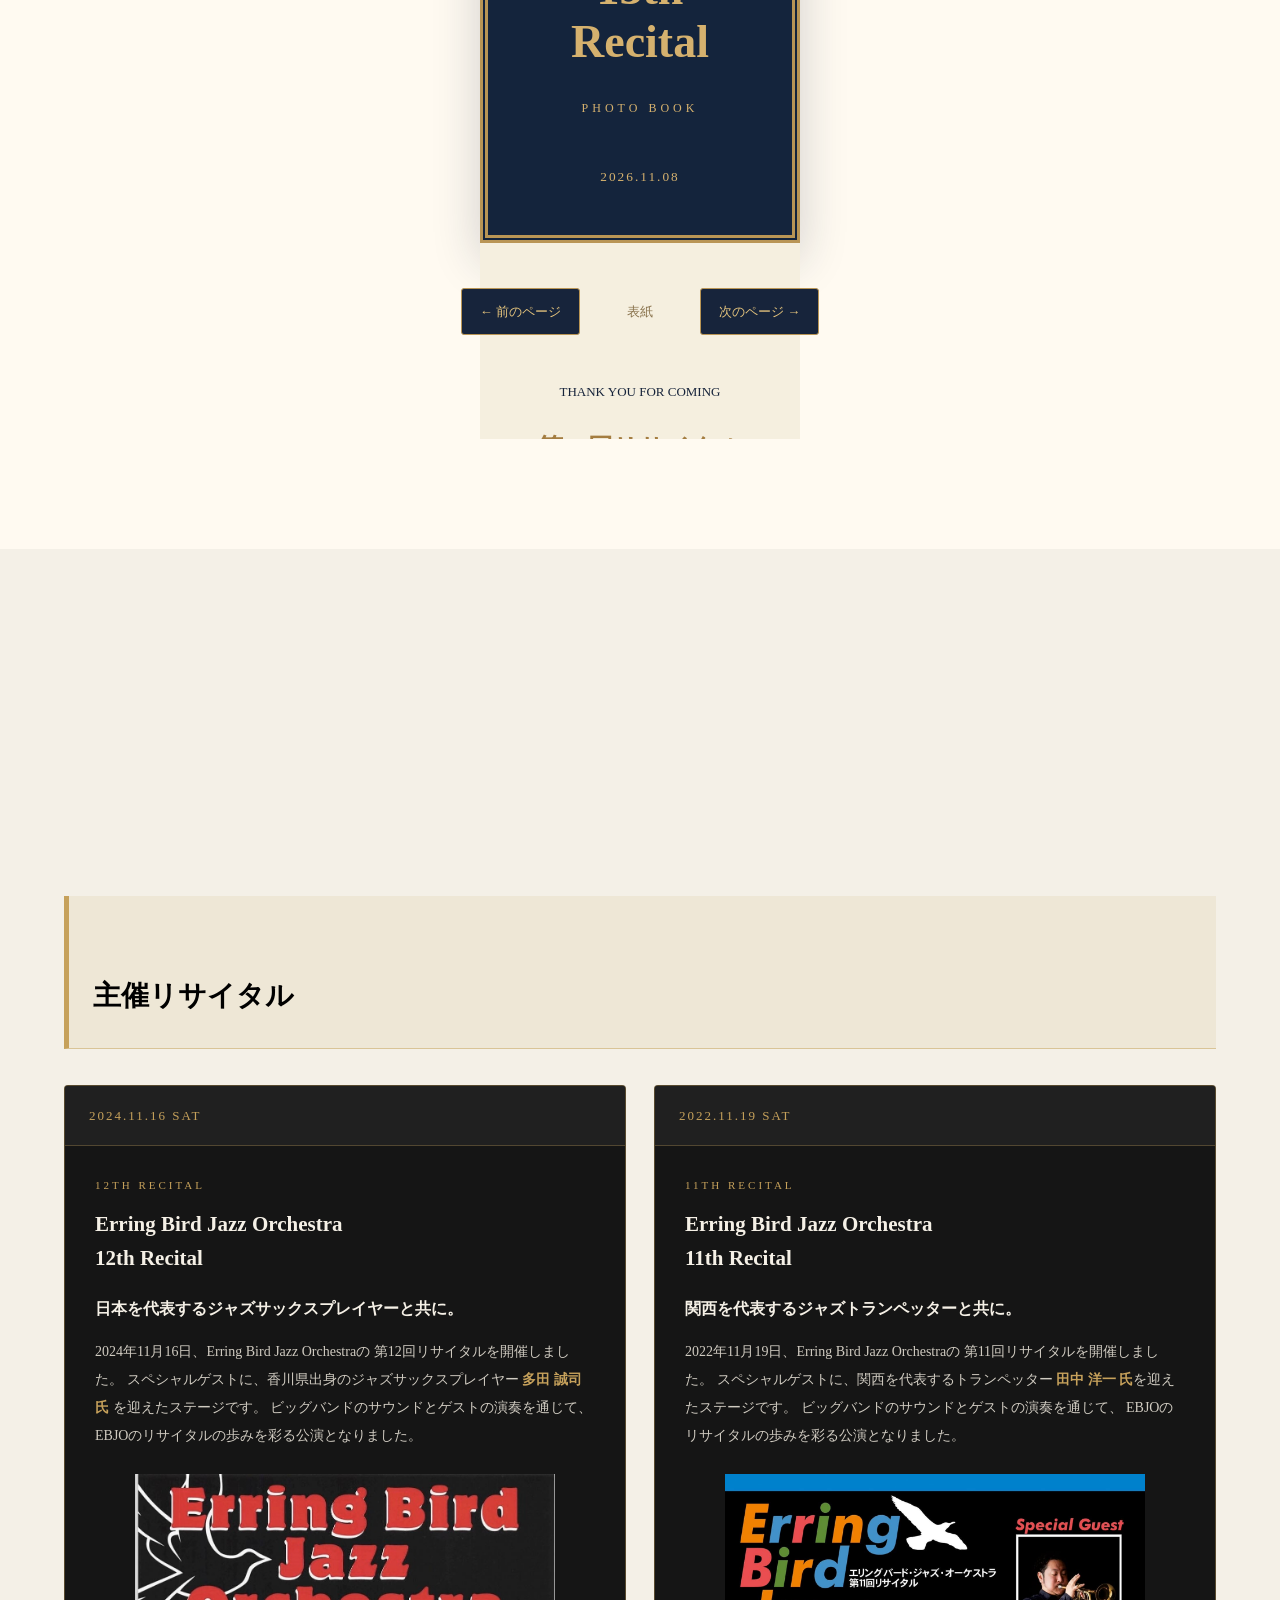
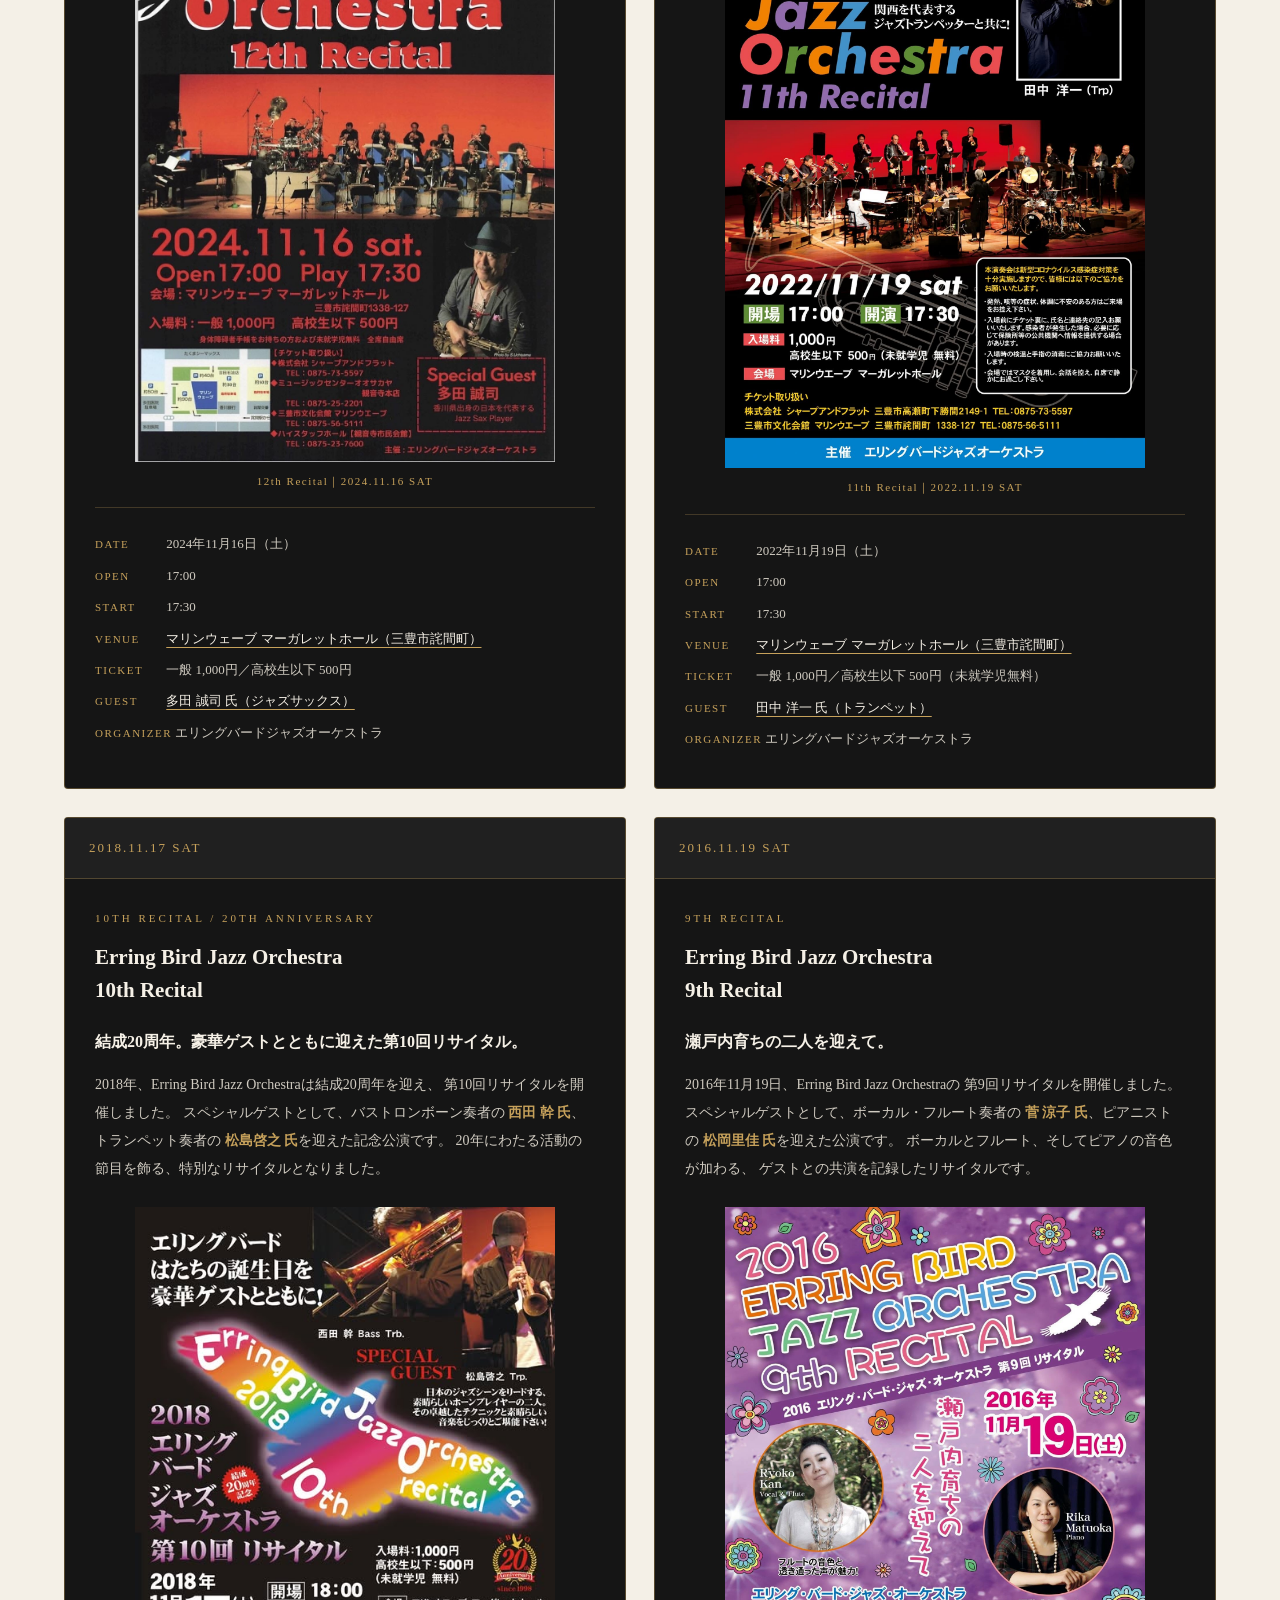
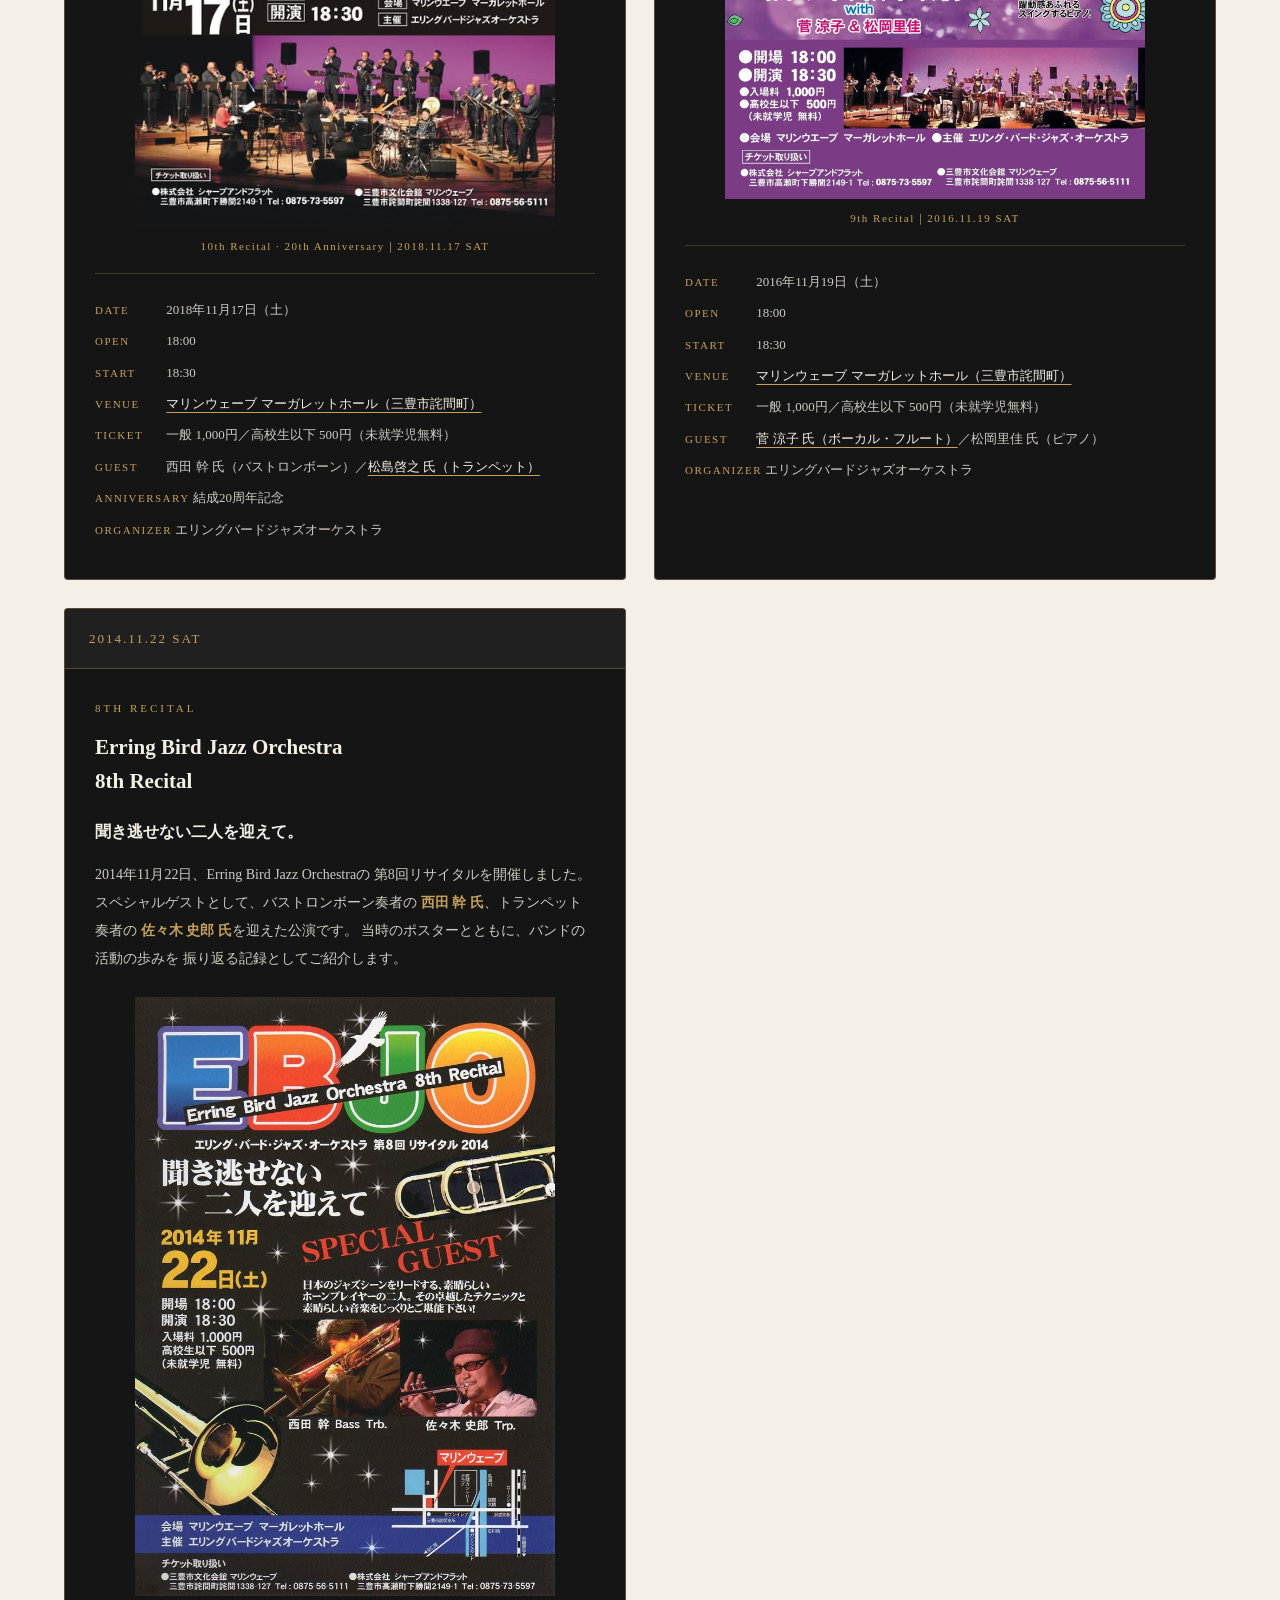
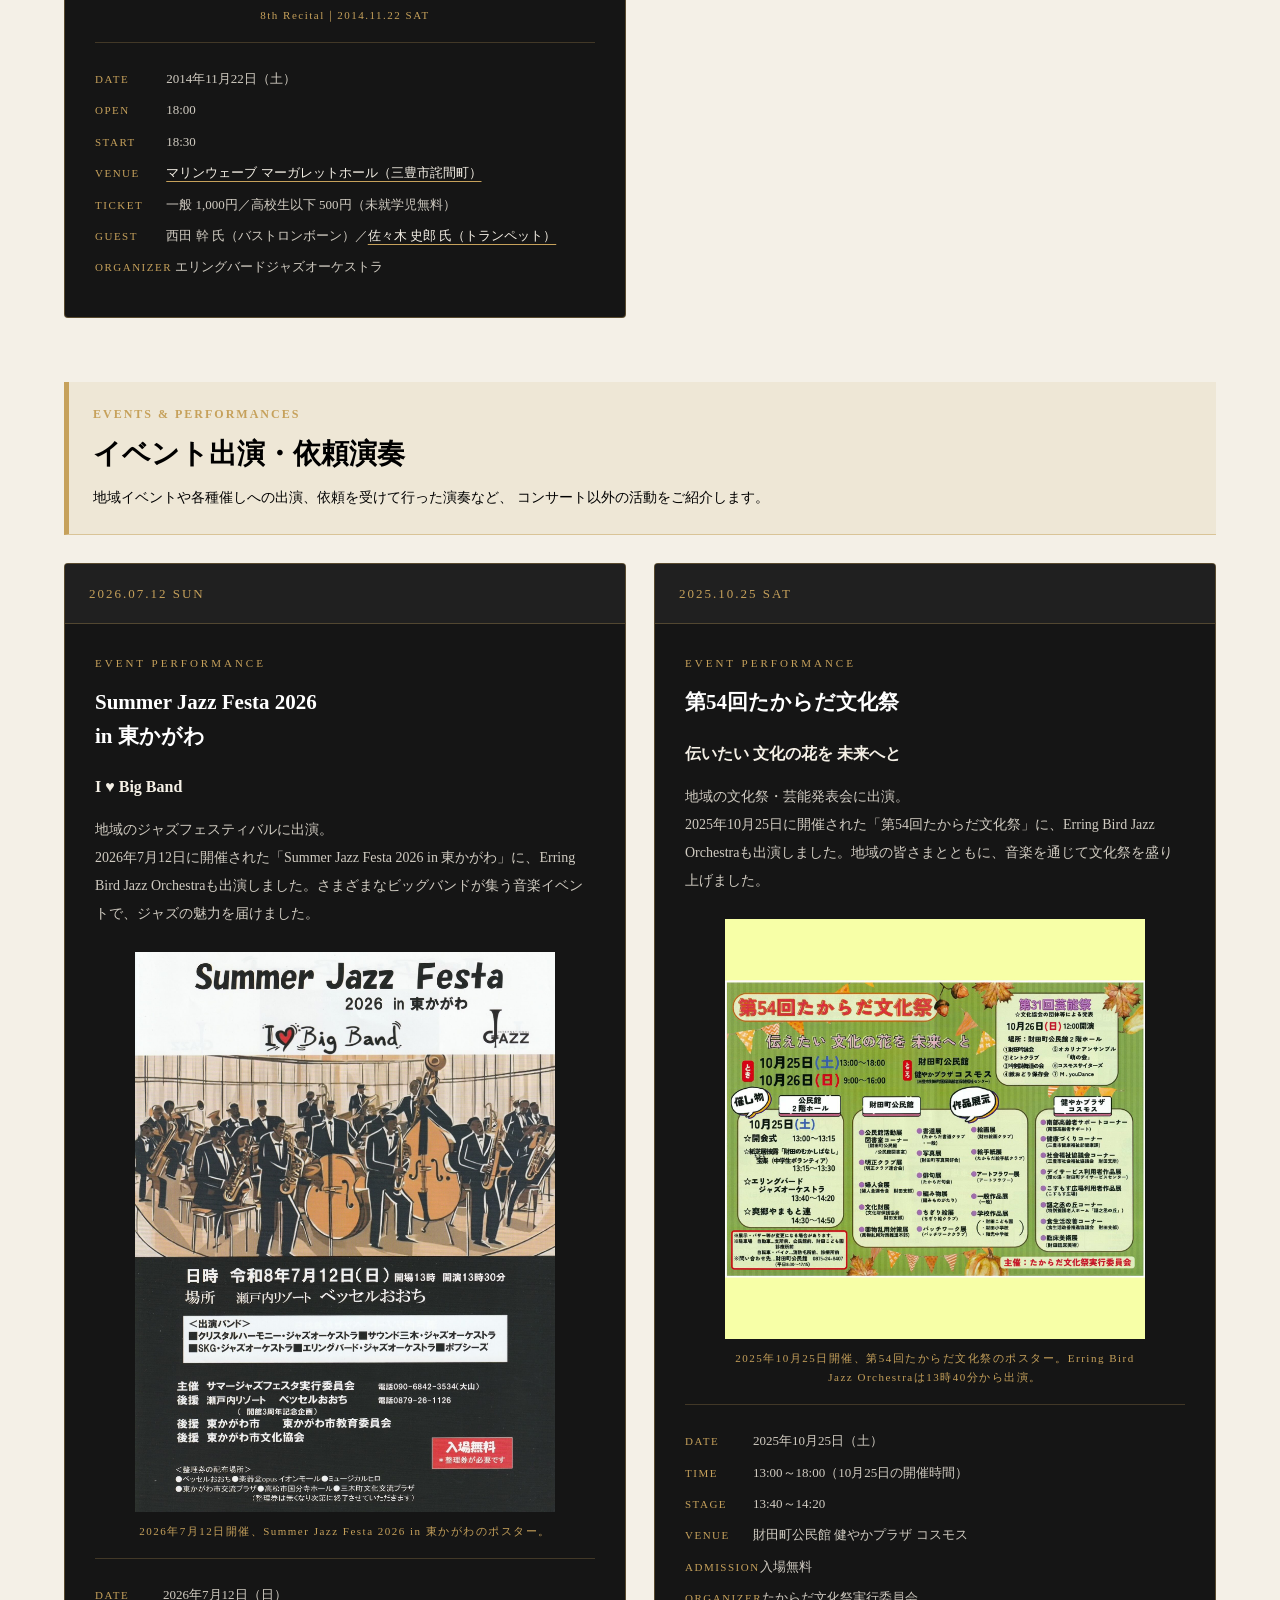
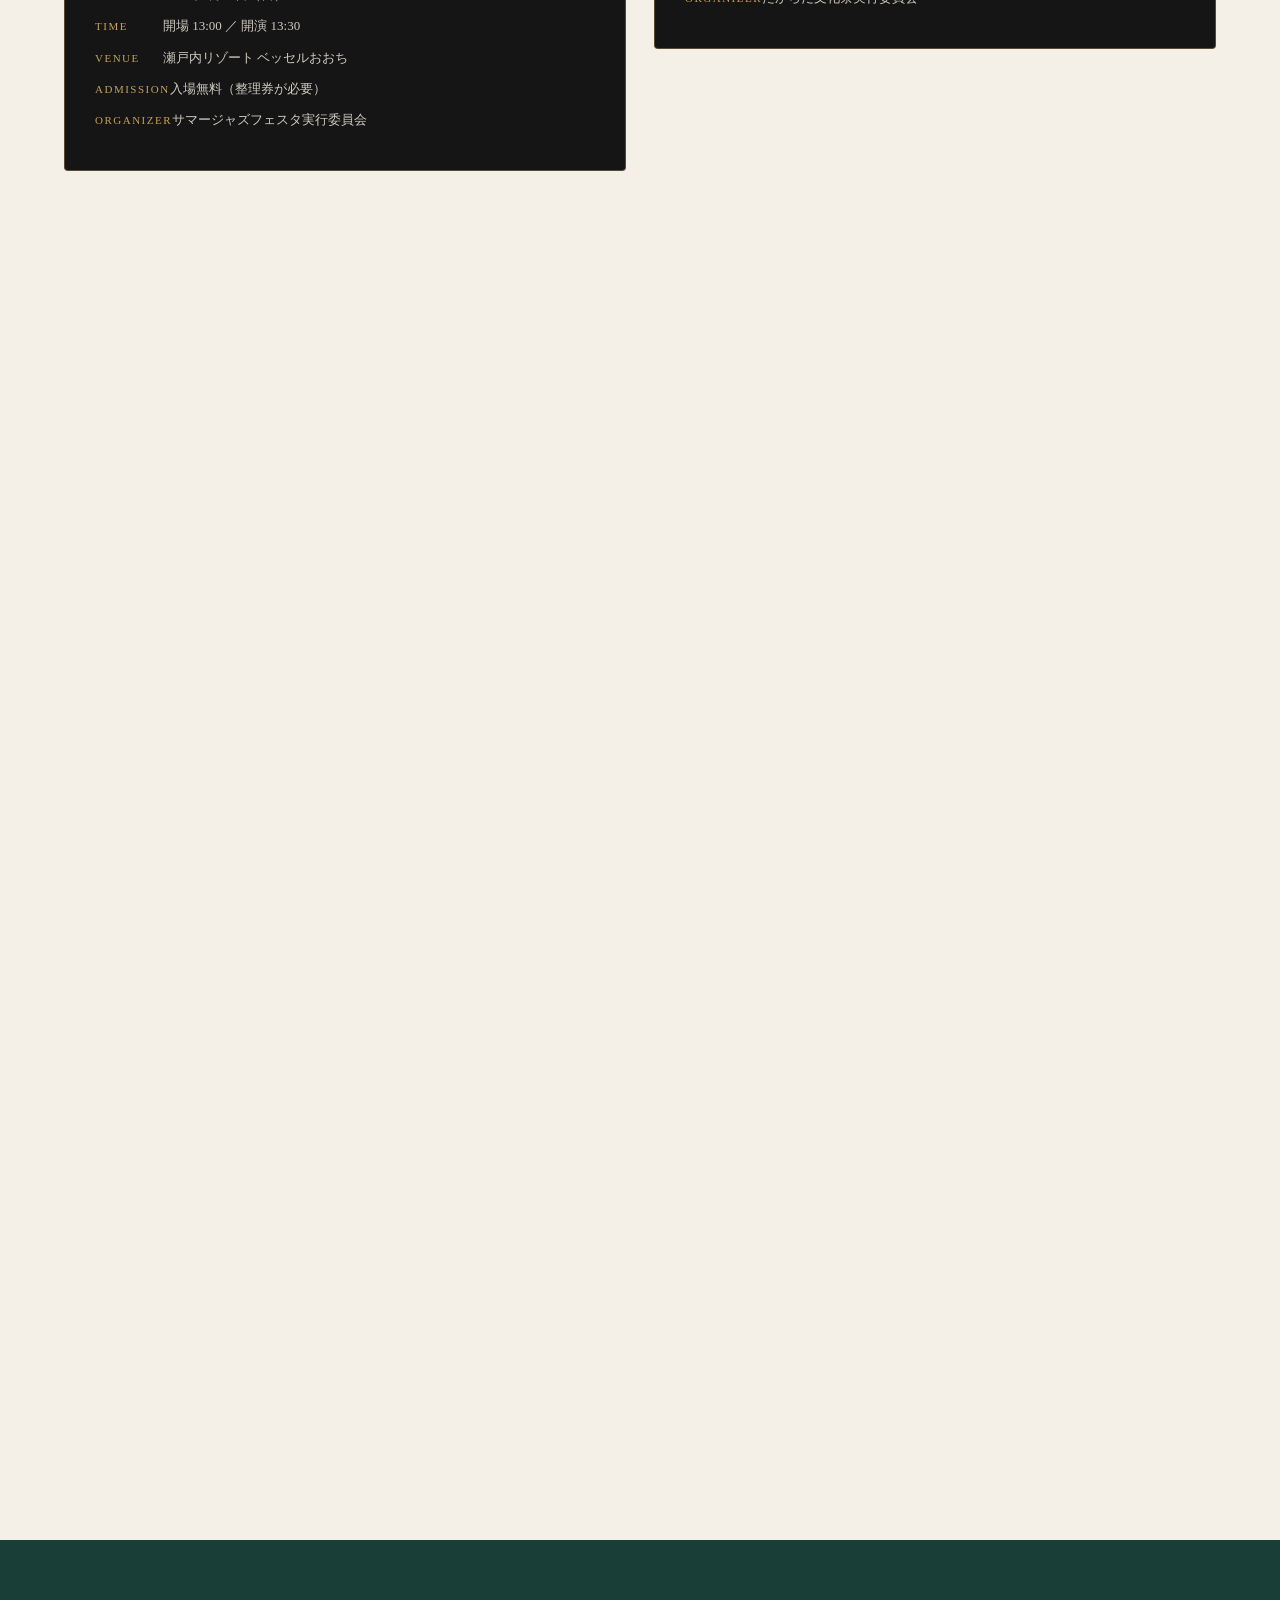
==== commit c42884c6: "Remove page controls and hint from index.html Removed page control buttons and hint from index.html" ====
--- a/index.html
+++ b/index.html
@@ -559,16 +559,7 @@
     </div>
   </div>
 
-  <!-- ページ操作 -->
-  <div class="book-controls">
-    <button id="recitalPrevPage" type="button">← 前のページ</button>
-    <span id="recitalPageNumber">表紙</span>
-    <button id="recitalNextPage" type="button">次のページ →</button>
-  </div>
-
-  <p class="book-hint">
-    ページの左右をクリックしてもめくれます
-  </p>
+
 
 </div>
 
